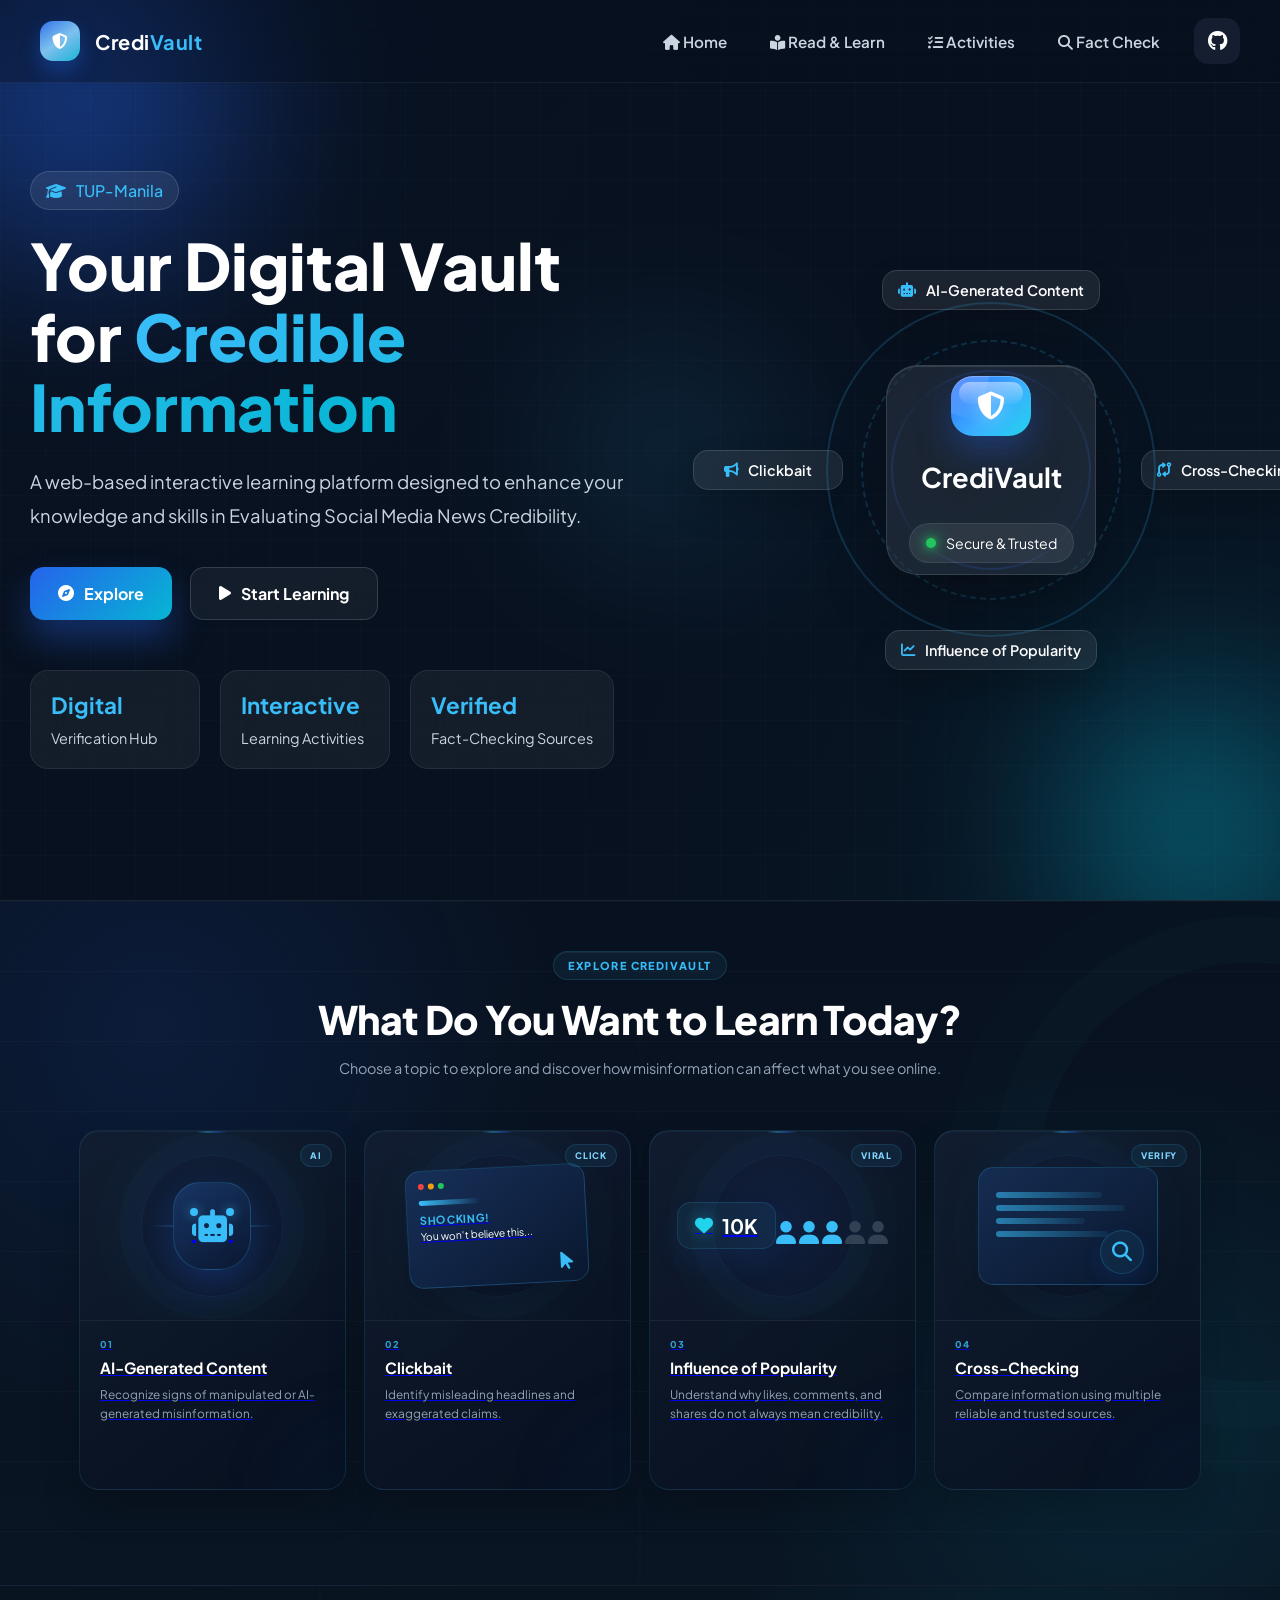
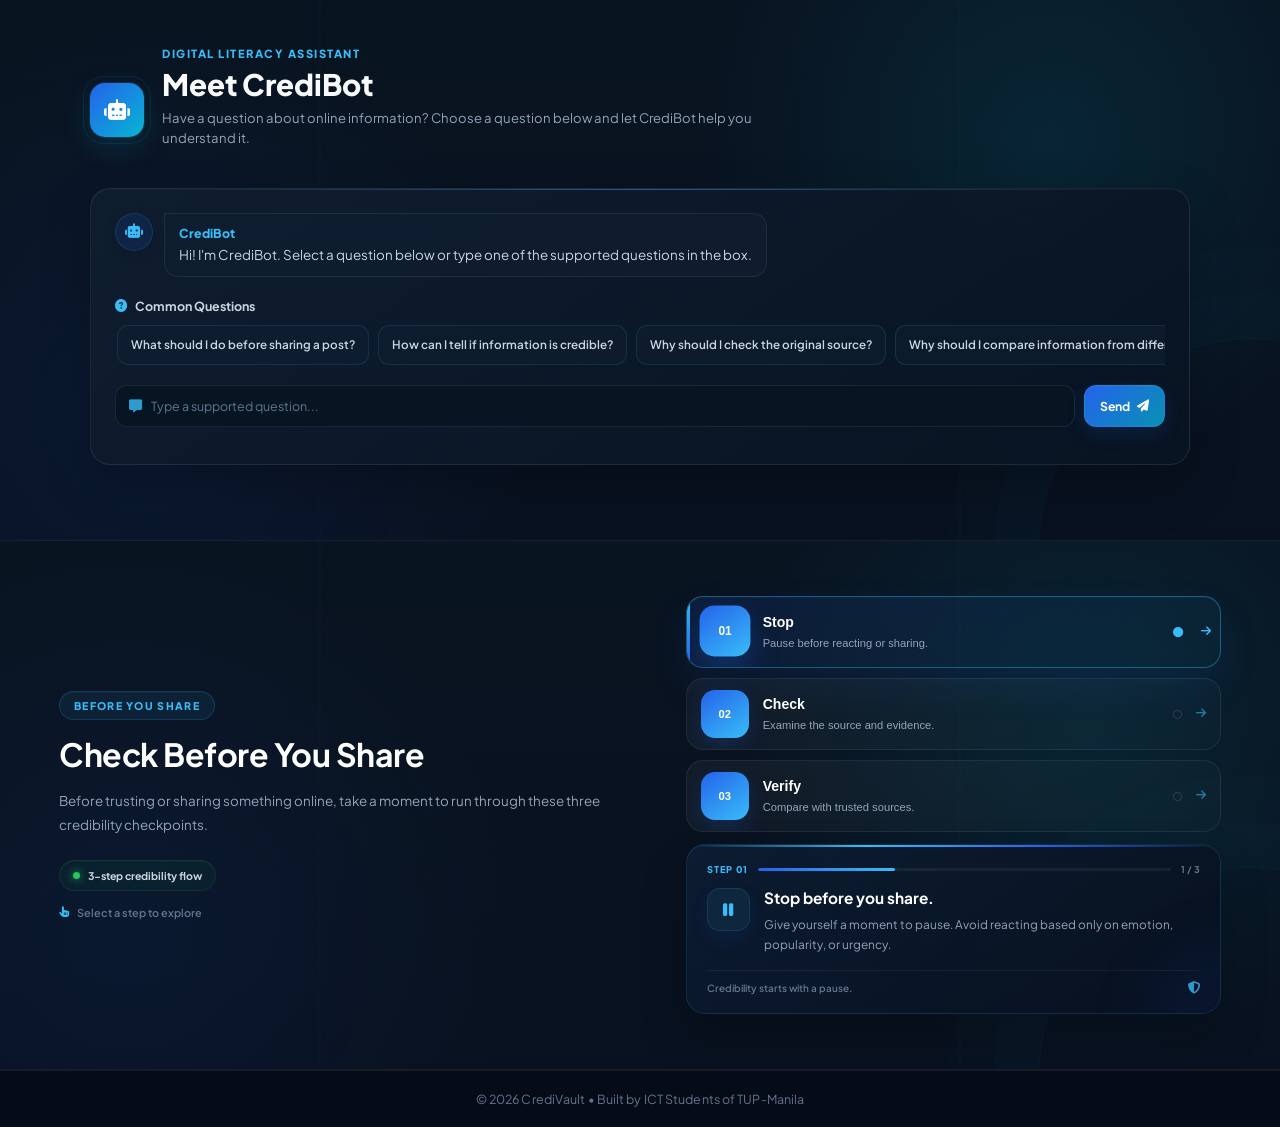
==== index.html @ e4507eee "refinement-clickable" ====
<!DOCTYPE html>
<html lang="en">

<head>
    <meta charset="UTF-8">
    <meta name="viewport" content="width=device-width, initial-scale=1.0">

    <title>CrediVault Portal</title>

    <link rel="stylesheet" href="style.css">

    <!-- Google Font -->
    <link href="https://fonts.googleapis.com/css2?family=Plus+Jakarta+Sans:wght@300;400;500;600;700;800&display=swap"
        rel="stylesheet">

    <!-- Font Awesome -->
    <link rel="stylesheet"
        href="https://cdnjs.cloudflare.com/ajax/libs/font-awesome/6.5.2/css/all.min.css">
</head>

<body>

    <!-- ========================================= -->
    <!-- CREDIVAULT PAGE LOADER -->
    <!-- ========================================= -->

    <div class="page-loader" id="pageLoader">

        <div class="loader-content">

            <!-- LOGO -->
            <div class="loader-logo">
                <i class="fa-solid fa-shield-halved"></i>
            </div>

            <!-- BRAND -->
            <div class="loader-brand">
                <h1>CrediVault</h1>

            </div>

            <!-- LOADING RING -->
            <div class="loader-progress">

                <div class="loader-ring">

                    <svg viewBox="0 0 100 100">

                        <circle
                            class="loader-ring-bg"
                            cx="50"
                            cy="50"
                            r="45">
                        </circle>

                        <circle
                            class="loader-ring-fill"
                            cx="50"
                            cy="50"
                            r="45">
                        </circle>

                    </svg>

                    <span id="loaderPercentage">
                        0%
                    </span>

                </div>

            </div>

            <!-- LOADING TEXT -->
            <p class="loader-status">
                Preparing your experience...
            </p>

        </div>

    </div>

    <!-- ========================================= -->
    <!-- PAGE PROGRESS BAR -->
    <!-- ========================================= -->

    <div class="scroll-progress"></div>

    <!-- ========================================= -->
    <!-- NAVBAR -->
    <!-- ========================================= -->

    <header class="navbar">

        <div class="nav-container">

            <!-- LOGO -->
            <a href="index.html" class="brand-logo">

                <div class="logo-icon">

                    <i class="fa-solid fa-shield-halved"></i>

                </div>

                <div class="logo-text">

                    Credi<span>Vault</span>

                </div>

            </a>

            <!-- NAVIGATION -->
            <nav class="nav-links" id="navLinks">

                <a href="#" class="nav-item active">

                    <i class="fa-solid fa-house"></i>

                    Home

                </a>

                <a href="read & learn/rnl.html" class="nav-item">

                    <i class="fa-solid fa-book-open-reader"></i>

                    Read & Learn

                </a>

                <a href="activity/act.html" class="nav-item">

                    <i class="fa-solid fa-list-check"></i>

                    Activities

                </a>

                <a href="fact-check/fact.html" class="nav-item">

                    <i class="fa-solid fa-magnifying-glass"></i>

                    Fact Check

                </a>

            </nav>

            <!-- RIGHT SIDE -->
            <div class="nav-actions">

                <a href="https://github.com/doknotbyte/CrediVault-Thesis"
                    target="_blank"
                    class="nav-github">

                    <i class="fa-brands fa-github"></i>

                </a>

                <button class="menu-toggle" id="menuToggle">

                    <i class="fa-solid fa-bars"></i>

                </button>

            </div>

        </div>

    </header>


    <!-- ========================================= -->
    <!-- HERO -->
    <!-- ========================================= -->

    <section class="hero-section">

        <!-- Animated Background -->

        <div class="hero-overlay"></div>

        <div class="gradient-blob blob-1"></div>

        <div class="gradient-blob blob-2"></div>

        <div class="gradient-blob blob-3"></div>

        <div class="hero-grid"></div>

        <div class="hero-container">

            <!-- LEFT -->

            <div class="hero-content">

                <div class="hero-badge">

                    <i class="fa-solid fa-graduation-cap"></i>

                    <span>
                        TUP-Manila
                    </span>

                </div>

                <h1>

                    Your Digital Vault for

                    <span>Credible Information</span>

                </h1>

                <p>

                    A web-based interactive learning platform designed
                    to enhance your knowledge and skills in Evaluating
                    Social Media News Credibility.

                </p>

                <div class="hero-buttons">

                    <a href="#repository" class="btn btn-primary">

                        <i class="fa-solid fa-compass"></i>

                        Explore

                    </a>

                    <a href="read & learn/rnl.html" class="btn btn-secondary">

                        <i class="fa-solid fa-play"></i>

                        Start Learning

                    </a>

                </div>

                <!-- Quick Stats -->

                <div class="hero-stats">

                    <div class="stat-box">

                        <h2>Digital</h2>

                        <span>Verification Hub</span>

                    </div>

                    <div class="stat-box">

                        <h2>Interactive</h2>

                        <span>Learning Activities</span>

                    </div>

                    <div class="stat-box">

                        <h2>Verified</h2>

                        <span>Fact-Checking Sources</span>

                    </div>

                </div>

            </div>

            <!-- RIGHT -->

            <div class="hero-visual">

                <!-- Floating Cards -->

                <div class="floating-card card-top">

                    <i class="fa-solid fa-robot"></i>

                    AI-Generated Content

                </div>

                <div class="floating-card card-left">

                    <i class="fa-solid fa-bullhorn"></i>

                    Clickbait

                </div>

                <div class="floating-card card-right">

                    <i class="fa-solid fa-code-compare"></i>

                    Cross-Checking

                </div>

                <div class="floating-card card-bottom">

                    <i class="fa-solid fa-chart-line"></i>

                    Influence of Popularity

                </div>

                <!-- MAIN SHIELD -->

                <div class="vault-core">

                    <div class="ring ring-1"></div>

                    <div class="ring ring-2"></div>

                    <div class="ring ring-3"></div>

                    <div class="core-card">

                        <div class="shield-logo">

                            <div class="shield-bg">

                                <i class="fa-solid fa-shield-halved"></i>

                            </div>

                        </div>

                        <h2>CrediVault</h2>

                        <br>

                        <div class="status">

                            <span class="status-dot"></span>

                            Secure & Trusted

                        </div>

                    </div>

                </div>

            </div>

        </div>


    </section>


<!-- ========================================= -->
<!-- WHAT DO YOU WANT TO LEARN TODAY? -->
<!-- ========================================= -->

<section
    class="features-section"
    id="repository">

    <div class="section-header">

        <span class="mini-title">
            EXPLORE CREDIVAULT
        </span>

        <h2>
            What Do You Want to Learn Today?
        </h2>

        <p>
            Choose a topic to explore and discover how
            misinformation can affect what you see online.
        </p>

    </div>


    <!-- TOPIC SELECTOR -->

    <div class="topic-grid">


    <!-- ========================================= -->
    <!-- AI-MANIPULATION -->
    <!-- ========================================= -->

    <a
        href="read & learn/Main topics/Ai Manipulation/ai.html"
        class="topic-card"
        data-topic="ai">

        <div class="topic-visual ai-topic-visual">

            <div class="topic-orbit orbit-1"></div>

            <div class="topic-orbit orbit-2"></div>

            <div class="topic-core">

                <i class="fa-solid fa-robot"></i>

            </div>

            <span class="topic-badge">
                AI
            </span>

        </div>


        <div class="topic-content">

            <div class="topic-number">
                01
            </div>

            <h3>
                AI-Generated Content
            </h3>

            <p>
                Recognize signs of manipulated or
                AI-generated misinformation.
            </p>

        </div>

    </a>



        <!-- ========================================= -->
        <!-- CLICKBAIT -->
        <!-- ========================================= -->

    <a
    href="read & learn/Main topics/Clickbait/click.html"
    class="topic-card active-topic"
    data-topic="clickbait">

    <div class="topic-visual clickbait-topic-visual">

        <div class="headline-window">

            <div class="window-controls">

                <span></span>
                <span></span>
                <span></span>

            </div>

            <div class="headline-line short"></div>

            <strong>
                SHOCKING!
            </strong>

            <span>
                You won't believe this...
            </span>

            <div class="pointer-icon">

                <i class="fa-solid fa-arrow-pointer"></i>

            </div>

        </div>

        <span class="topic-badge">
            CLICK
        </span>

    </div>


    <div class="topic-content">

        <div class="topic-number">
            02
        </div>

        <h3>
            Clickbait
        </h3>

        <p>
            Identify misleading headlines and
            exaggerated claims.
        </p>

    </div>

</a>



        <!-- ========================================= -->
        <!-- POPULARITY -->
        <!-- ========================================= -->

    <a
    href="read & learn/Main topics/influence of Popularity/popularity.html"
    class="topic-card"
    data-topic="popularity">

    <div class="topic-visual popularity-topic-visual">

        <div class="popularity-counter">

            <i class="fa-solid fa-heart"></i>

            <strong>
                10K
            </strong>

        </div>

        <div class="audience-icons">

            <i class="fa-solid fa-user"></i>
            <i class="fa-solid fa-user"></i>
            <i class="fa-solid fa-user"></i>
            <i class="fa-solid fa-user"></i>
            <i class="fa-solid fa-user"></i>

        </div>

        <span class="topic-badge">
            VIRAL
        </span>

    </div>


    <div class="topic-content">

        <div class="topic-number">
            03
        </div>

        <h3>
            Influence of Popularity
        </h3>

        <p>
            Understand why likes, comments, and
            shares do not always mean credibility.
        </p>

    </div>

</a>



        <!-- ========================================= -->
        <!-- CROSS-CHECKING -->
        <!-- ========================================= -->

        <a
            href="read & learn/Main topics/Cross-Checking/source.html"
            class="topic-card"
            data-topic="cross-checking">

    <div class="topic-visual cross-topic-visual">

        <div class="document-window">

            <div class="document-lines">

                <span></span>
                <span></span>
                <span></span>
                <span></span>

            </div>

            <div class="search-orbit">

                <i class="fa-solid fa-magnifying-glass"></i>

            </div>

        </div>

        <span class="topic-badge">
            VERIFY
        </span>

    </div>


    <div class="topic-content">

        <div class="topic-number">
            04
        </div>

        <h3>
            Cross-Checking
        </h3>

        <p>
            Compare information using multiple
            reliable and trusted sources.
        </p>

    </div>

</a>

    </div>

</section>


<!-- ==========================================================
     CREDIBOT
========================================================== -->

<section class="credibot-section" id="credibot">

    <div class="credibot-container">

        <!-- ==================================================
             CREDIBOT HEADER
        =================================================== -->

        <div class="credibot-header">

            <div class="credibot-icon">
                <i class="fa-solid fa-robot"></i>
            </div>

            <div class="credibot-heading">

                <span class="credibot-label">
                    DIGITAL LITERACY ASSISTANT
                </span>

                <h2>
                    Meet CrediBot
                </h2>

                <p>
                    Have a question about online information? Choose a question below and let CrediBot help you understand it.
                </p>

            </div>

        </div>


        <!-- ==================================================
             CHAT AREA
        =================================================== -->

        <div class="credibot-chat">

            <!-- BOT INTRODUCTION -->

            <div class="credibot-message bot-message">

                <div class="message-avatar">
                    <i class="fa-solid fa-robot"></i>
                </div>

                <div class="message-content">

                    <span class="message-name">
                        CrediBot
                    </span>

                    <p>
                        Hi! I'm CrediBot. Select a question
                        below or type one of the supported
                        questions in the box.
                    </p>

                </div>

            </div>


            <!-- ==================================================
                 COMMON QUESTIONS
            =================================================== -->

            <div class="credibot-questions">

                <div class="questions-heading">

                    <i class="fa-solid fa-circle-question"></i>

                    <span>
                        Common Questions
                    </span>

                </div>


                <div class="question-list">

    <button
        type="button"
        class="credibot-question"
        data-question="What should I do before sharing a post?"
    >
        What should I do before sharing a post?
    </button>

    <button
        type="button"
        class="credibot-question"
        data-question="How can I tell if information is credible?"
    >
        How can I tell if information is credible?
    </button>

    <button
        type="button"
        class="credibot-question"
        data-question="Why should I check the original source?"
    >
        Why should I check the original source?
    </button>

    <button
        type="button"
        class="credibot-question"
        data-question="Why should I compare information from different sources?"
    >
        Why should I compare information from different sources?
    </button>

    <button
        type="button"
        class="credibot-question"
        data-question="Can I trust a post because it has many likes and shares?"
    >
        Can I trust a post because it has many likes and shares?
    </button>

    <button
        type="button"
        class="credibot-question"
        data-question="Does a viral post mean that the information is true?"
    >
        Does a viral post mean that the information is true?
    </button>

    <button
        type="button"
        class="credibot-question"
        data-question="How can I identify clickbait?"
    >
        How can I identify clickbait?
    </button>

    <button
        type="button"
        class="credibot-question"
        data-question="What is misinformation?"
    >
        What is misinformation?
    </button>

    <button
        type="button"
        class="credibot-question"
        data-question="What is AI-generated content?"
    >
        What is AI-generated content?
    </button>

    <button
        type="button"
        class="credibot-question"
        data-question="Can AI-generated images look real?"
    >
        Can AI-generated images look real?
    </button>

    <button
        type="button"
        class="credibot-question"
        data-question="How can I verify a claim I see online?"
    >
        How can I verify a claim I see online?
    </button>

    <button
        type="button"
        class="credibot-question"
        data-question="What makes a source reliable?"
    >
        What makes a source reliable?
    </button>

    <button
        type="button"
        class="credibot-question"
        data-question="Why shouldn't I believe information just because it looks professional?"
    >
        Why shouldn't I believe information just because it looks professional?
    </button>

    <button
        type="button"
        class="credibot-question"
        data-question="What does Stop, Check, and Verify mean?"
    >
        What does Stop, Check, and Verify mean?
    </button>

    <button
        type="button"
        class="credibot-question"
        data-question="What is the difference between a fact and an opinion?"
    >
        What is the difference between a fact and an opinion?
    </button>

    <button
        type="button"
        class="credibot-question"
        data-question="Why is it important to check the date of a post?"
    >
        Why is it important to check the date of a post?
    </button>

    <button
        type="button"
        class="credibot-question"
        data-question="What should I do if I cannot find evidence supporting a claim?"
    >
        What should I do if I cannot find evidence supporting a claim?
    </button>

    <button
        type="button"
        class="credibot-question"
        data-question="Why can misinformation spread quickly on social media?"
    >
        Why can misinformation spread quickly on social media?
    </button>

</div>


            <!-- ==================================================
                 USER INPUT
            =================================================== -->

            <div class="credibot-input-area">

                <div class="credibot-input-wrapper">

                    <i class="fa-solid fa-message"></i>

                    <input
                        type="text"
                        id="credibotInput"
                        class="credibot-input"
                        placeholder="Type a supported question..."
                        autocomplete="off"
                    >

                </div>


                <button
                    type="button"
                    id="credibotSend"
                    class="credibot-send"
                >

                    <span>
                        Send
                    </span>

                    <i class="fa-solid fa-paper-plane"></i>

                </button>

            </div>


            <!-- ==================================================
                 RESPONSE AREA
            =================================================== -->

            <div
                class="credibot-response"
                id="credibotResponse"
                aria-live="polite"
            >

                <!-- JavaScript will insert the selected
                     question and CrediBot's answer here. -->

            </div>

        </div>

    </div>

</section>


<!-- ========================================= -->
<!-- CHECK BEFORE YOU SHARE -->
<!-- ========================================= -->

<section
    class="check-section"
    id="credibility-flow">

    <div class="check-container">


        <!-- ========================================= -->
        <!-- LEFT CONTENT -->
        <!-- ========================================= -->

        <div class="check-content">

            <span class="mini-title">

                BEFORE YOU SHARE

            </span>


            <h2>

                Check Before You Share

            </h2>


            <p>

                Before trusting or sharing something online,
                take a moment to run through these three
                credibility checkpoints.

            </p>


            <!-- STATUS -->

            <div class="check-status">

                <span class="status-dot"></span>

                <span>

                    3-step credibility flow

                </span>

            </div>


            <!-- SMALL LABEL -->

            <div class="check-hint">

                <i class="fa-solid fa-hand-pointer"></i>

                Select a step to explore

            </div>

        </div>



        <!-- ========================================= -->
        <!-- INTERACTIVE PROCESS -->
        <!-- ========================================= -->

        <div class="check-interactive">


            <!-- STEP NAVIGATION -->

            <div class="check-step-list">


                <!-- STEP 01 -->

                <button
                    type="button"
                    class="check-step active-step"
                    data-step="1"
                    aria-expanded="true">

                    <span class="step-number">

                        01

                    </span>


                    <span class="step-content">

                        <strong>
                            Stop
                        </strong>

                        <small>
                            Pause before reacting or sharing.
                        </small>

                    </span>


                    <span class="step-state">

                        <i class="fa-solid fa-circle"></i>

                    </span>


                    <i class="fa-solid fa-arrow-right step-arrow"></i>

                </button>



                <!-- STEP 02 -->

                <button
                    type="button"
                    class="check-step"
                    data-step="2"
                    aria-expanded="false">

                    <span class="step-number">

                        02

                    </span>


                    <span class="step-content">

                        <strong>
                            Check
                        </strong>

                        <small>
                            Examine the source and evidence.
                        </small>

                    </span>


                    <span class="step-state">

                        <i class="fa-regular fa-circle"></i>

                    </span>


                    
                    <i class="fa-solid fa-arrow-right step-arrow"></i>

                </button>



                <!-- STEP 03 -->

                <button
                    type="button"
                    class="check-step"
                    data-step="3"
                    aria-expanded="false">

                    <span class="step-number">

                        03

                    </span>


                    <span class="step-content">

                        <strong>
                            Verify
                        </strong>

                        <small>
                            Compare with trusted sources.
                        </small>

                    </span>


                    <span class="step-state">

                        <i class="fa-regular fa-circle"></i>

                    </span>


                    <i class="fa-solid fa-arrow-right step-arrow"></i>

                </button>

            </div>



            <!-- ========================================= -->
            <!-- STEP DETAIL -->
            <!-- ========================================= -->

            <div
                class="check-detail"
                id="checkDetail">


                <div class="check-detail-top">

                    <span>
                        STEP 01
                    </span>

                    <div class="detail-progress">

                        <span class="detail-progress-fill"></span>

                    </div>

                    <span class="detail-count">

                        1 / 3

                    </span>

                </div>


                <div class="check-detail-main">


                    <div class="check-detail-icon">

                        <i class="fa-solid fa-pause"></i>

                    </div>


                    <div class="check-detail-content">

                        <h3>

                            Stop before you share.

                        </h3>


                        <p>

                            Give yourself a moment to pause.
                            Avoid reacting based only on emotion,
                            popularity, or urgency.

                        </p>

                    </div>

                </div>


                <div class="check-detail-footer">

                    <span>

                        Credibility starts with a pause.

                    </span>

                    <i class="fa-solid fa-shield-halved"></i>

                </div>

            </div>

        </div>

    </div>

</section>

    <!-- ========================================= -->
    <!-- FOOTER -->
    <!-- ========================================= -->

    <footer class="footer">


        <div class="footer-bottom">

            © 2026 CrediVault • Built by ICT Students of TUP-Manila

        </div>

    </footer>

    <!-- ========================================= -->
    <!-- JAVASCRIPT -->
    <!-- ========================================= -->

    <script src="script.js"></script>

</body>

</html>
---- style.css ----
/* ==========================================================
   CREDIVAULT 2.0 DESIGN SYSTEM
========================================================== */

:root{

    --primary:#2563eb;
    --primary-dark:#1d4ed8;
    --secondary:#06b6d4;
    --accent:#f59e0b;

    --dark:#08111f;
    --dark-2:#0f172a;

    --white:#ffffff;

    --text:#1e293b;
    --muted:#94a3b8;

    --card:#ffffff;

    --border:rgba(255,255,255,.08);

    --glass:rgba(255,255,255,.08);

    --shadow-sm:0 10px 30px rgba(0,0,0,.08);

    --shadow-lg:0 25px 60px rgba(37,99,235,.18);

    --transition:.35s cubic-bezier(.4,0,.2,1);

}

*{

    margin:0;
    padding:0;
    box-sizing:border-box;

}

html{

    scroll-behavior:smooth;

}

body{

    font-family:'Plus Jakarta Sans',sans-serif;

    background:#f6f9fc;

    color:var(--text);

    overflow-x:hidden;

}

/* ==========================================================
   CREDIVAULT PAGE LOADER
========================================================== */

.page-loader {

    position: fixed;

    inset: 0;

    width: 100%;
    height: 100vh;

    display: flex;

    align-items: center;
    justify-content: center;

    background:
        radial-gradient(
            circle at center,
            rgba(37,99,235,.12),
            transparent 45%
        ),
        #07111f;

    z-index: 99999;

    overflow: hidden;
}


/* ==========================================================
   LOADER CONTENT
========================================================== */

.loader-content {

    display: flex;

    flex-direction: column;

    align-items: center;

    justify-content: center;

    text-align: center;

    width: 100%;
    max-width: 360px;

    padding: 30px;
}


/* ==========================================================
   LOGO
========================================================== */

.loader-logo {

    width: 76px;
    height: 76px;

    display: flex;

    align-items: center;
    justify-content: center;

    margin-bottom: 18px;

    border-radius: 22px;

    background:
        linear-gradient(
            135deg,
            #2563eb,
            #06b6d4
        );

    color: #fff;

    font-size: 32px;

    box-shadow:
        0 0 35px rgba(37,99,235,.35);

    animation:
        loaderLogoPulse 2s ease-in-out infinite;
}


/* ==========================================================
   BRAND
========================================================== */

.loader-brand h1 {

    margin: 0;

    color: #fff;

    font-size: 28px;

    font-weight: 800;

    letter-spacing: .5px;

    text-transform: none;
}

.loader-brand p {

    margin: 5px 0 0;

    color: #94a3b8;

    font-size: 12px;

    font-weight: 500;

    letter-spacing: 1.2px;

    text-transform: uppercase;
}


/* ==========================================================
   LOADING PROGRESS
========================================================== */

.loader-progress {

    margin-top: 30px;

    display: flex;

    align-items: center;
    justify-content: center;
}


/* ==========================================================
   PROGRESS RING
========================================================== */

.loader-ring {

    position: relative;

    width: 92px;
    height: 92px;

    display: flex;

    align-items: center;
    justify-content: center;
}


.loader-ring svg {

    position: absolute;

    inset: 0;

    width: 100%;
    height: 100%;

    transform: rotate(-90deg);
}


.loader-ring circle {

    fill: none;

    stroke-width: 6;
}


.loader-ring-bg {

    stroke: rgba(255,255,255,.08);
}


.loader-ring-fill {

    stroke: #38bdf8;

    stroke-linecap: round;

    stroke-dasharray: 283;

    stroke-dashoffset: 283;

    filter:
        drop-shadow(
            0 0 6px rgba(56,189,248,.45)
        );

    transition:
        stroke-dashoffset .15s ease;
}


/* ==========================================================
   PERCENTAGE
========================================================== */

#loaderPercentage {

    position: relative;

    color: #fff;

    font-size: 16px;

    font-weight: 800;

    letter-spacing: .3px;
}


/* ==========================================================
   LOADING STATUS
========================================================== */

.loader-status {

    margin-top: 18px;

    color: #64748b;

    font-size: 11px;

    font-weight: 500;

    letter-spacing: .3px;
}


/* ==========================================================
   LOGO ANIMATION
========================================================== */

@keyframes loaderLogoPulse {

    0%,
    100% {

        transform: scale(1);

        box-shadow:
            0 0 35px rgba(37,99,235,.30);

    }

    50% {

        transform: scale(1.04);

        box-shadow:
            0 0 45px rgba(37,99,235,.45);

    }

}


/* ==========================================================
SCROLLBAR
========================================================== */

::-webkit-scrollbar{

    width:10px;

}

::-webkit-scrollbar-thumb{

    background:linear-gradient(var(--primary),var(--secondary));

    border-radius:20px;

}

/* ==========================================================
PAGE PROGRESS
========================================================== */

.scroll-progress{

    position:fixed;

    top:0;
    left:0;

    height:4px;

    width:0%;

    background:linear-gradient(90deg,#2563eb,#06b6d4,#38bdf8);

    z-index:99999;

}

/* ==========================================================
NAVBAR
========================================================== */

.navbar{

    position:fixed;

    top:0;

    width:100%;

    z-index:1000;

    transition:.4s;

    background:rgba(8,17,31,.35);

    backdrop-filter:blur(18px);

    border-bottom:1px solid rgba(255,255,255,.06);

}

.navbar.scrolled{

    background:#08111fee;

    box-shadow:0 10px 40px rgba(0,0,0,.2);

}

.nav-container{

    max-width:1250px;

    margin:auto;

    display:flex;

    align-items:center;

    justify-content:space-between;

    padding:18px 25px;

}

/* ==========================================================
LOGO
========================================================== */

.brand-logo{

    display:flex;

    align-items:center;

    gap:15px;

    text-decoration:none;

}

.logo-icon{

    width:40px;

    height:40px;

    border-radius:13px;

    background:linear-gradient(145deg,#2563eb,#06b6d4);

    display:flex;

    justify-content:center;

    align-items:center;

    color:#fff;

    font-size:16px;

    box-shadow:0 10px 20px rgba(37,99,235,.35);

    position:relative;

    overflow:hidden;

}

.logo-icon::before{

    content:"";

    position:absolute;

    width:120%;

    height:120%;

    background:linear-gradient(
        120deg,
        transparent,
        rgba(255,255,255,.45),
        transparent
    );

    transform:rotate(25deg);

    animation:shine 4s infinite;

}

@keyframes shine{

    from{

        left:-150%;

    }

    to{

        left:180%;

    }

}

.logo-text{

    font-size:1.25rem;

    font-weight:700;

    color:#fff;

    letter-spacing:.5px;

}

.logo-text span{

    color:#38bdf8;

}

/* ==========================================================
MENU
========================================================== */

.nav-links{

    display:flex;

    gap:15px;

    align-items:center;

    margin-left:auto;

    margin-right:20px;
}

.nav-item{

    color:#cbd5e1;

    text-decoration:none;

    padding:8px 14px;

    border-radius:10px;

    transition:var(--transition);

    font-size:.95rem;

    font-weight:600;

}

.nav-item:hover{

    color:#fff;

    background:rgba(255,255,255,.08);

}

.nav-item.active{

    background:linear-gradient(145deg,#2563eb,#1d4ed8);

    color:#fff;

}

.nav-github{

    width:46px;

    height:46px;

    display:flex;

    justify-content:center;

    align-items:center;

    border-radius:14px;

    color:#fff;

    background:#151d31;

    transition:.35s;

    text-decoration:none;

    font-size:20px;

}

.nav-github:hover{

    transform:translateY(-4px) rotate(6deg);

    background:#2563eb;

}

/* ==========================================================
   HERO
========================================================== */

.hero-section{

    position:relative;

    min-height:100vh;

    display:flex;

    align-items:center;

    overflow:hidden;

    padding:100px 30px 60px;

    background:
    radial-gradient(circle at top left,#2563eb33,transparent 45%),
    radial-gradient(circle at bottom right,#06b6d433,transparent 45%),
    #08111f;

}

/* GRID */

.hero-grid{

    position:absolute;

    inset:0;

    background-image:

    linear-gradient(rgba(255,255,255,.04) 1px,transparent 1px),

    linear-gradient(90deg,rgba(255,255,255,.04) 1px,transparent 1px);

    background-size:45px 45px;

    opacity:.4;

}

/* DARK */

.hero-overlay{

    position:absolute;

    inset:0;

    background:linear-gradient(
    135deg,
    rgba(8,17,31,.88),
    rgba(8,17,31,.72)
    );

}

/* BLOBS */

.gradient-blob{

    position:absolute;

    border-radius:50%;

    filter:blur(90px);

    opacity:.45;

}

.blob-1{

    width:320px;

    height:320px;

    background:#2563eb;

    top:-60px;

    left:-80px;

    animation:floatBlob 10s infinite ease-in-out;

}

.blob-2{

    width:250px;

    height:250px;

    background:#06b6d4;

    bottom:-50px;

    right:-40px;

    animation:floatBlob 8s infinite ease-in-out alternate;

}

.blob-3{

    width:180px;

    height:180px;

    background:#38bdf8;

    top:40%;

    left:45%;

    opacity:.2;

}

@keyframes floatBlob{

    50%{

        transform:translateY(-35px) translateX(20px);

    }

}

/* CONTAINER */

.hero-container{

    position:relative;

    z-index:5;

    max-width:1250px;

    margin:auto;

    display:grid;

    grid-template-columns:1.1fr .9fr;

    gap:70px;

    align-items:center;

}

/* BADGE */

.hero-badge{

    display:inline-flex;

    align-items:center;

    gap:10px;

    background:rgba(255,255,255,.08);

    color:#38bdf8;

    padding:8px 15px;

    border-radius:20px;

    border:1px solid rgba(255,255,255,.12);

    margin-bottom:20px;

    font-weight:500;

}

/* TITLE */

.hero-content h1{

    color:#fff;

    font-size:4rem;

    line-height:1.1;

    font-weight:800;

    margin-bottom:24px;

}

.hero-content h1 span{

    background:linear-gradient(90deg,#38bdf8,#06b6d4);

    -webkit-background-clip:text;

    background-clip:text;

    -webkit-text-fill-color:transparent;

}

.hero-content p{

    color:#cbd5e1;

    font-size:1.15rem;

    line-height:1.8;

    max-width:620px;

}

/* BUTTONS */

.hero-buttons{

    display:flex;

    gap:18px;

    margin-top:35px;

}

.btn{

    text-decoration:none;

    padding:15px 28px;

    border-radius:14px;

    font-weight:700;

    display:inline-flex;

    align-items:center;

    gap:10px;

    transition:.35s;

}

.btn-primary{

    color:#fff;

    background:linear-gradient(135deg,#2563eb,#06b6d4);

    box-shadow:0 20px 35px rgba(37,99,235,.35);

}

.btn-primary:hover{

    transform:translateY(-5px);

}

.btn-secondary{

    color:#fff;

    border:1px solid rgba(255,255,255,.15);

    background:rgba(255,255,255,.05);

    backdrop-filter:blur(18px);

}

.btn-secondary:hover{

    background:rgba(255,255,255,.1);

}

/* STATS */

.hero-stats{

    display:flex;

    gap:20px;

    margin-top:50px;

}

.stat-box{

    background:rgba(255,255,255,.05);

    border:1px solid rgba(255,255,255,.08);

    backdrop-filter:blur(20px);

    border-radius:18px;

    padding:20px;

    min-width:170px;

}

.stat-box h2{

    color:#38bdf8;

    margin-bottom:8px;

    font-size:1.4rem;

}

.stat-box span{

    color:#cbd5e1;

    font-size:.9rem;

}


/* ==========================================================
   HERO VISUAL
========================================================== */

.hero-visual{

    position:relative;

    display:flex;

    justify-content:center;

    align-items:center;

    min-height:520px;

}


/* ==========================
   MAIN VAULT
========================== */

.vault-core{

    position:relative;

    width:330px;

    height:330px;

    display:flex;

    justify-content:center;

    align-items:center;

}


/* ==========================
   ROTATING RINGS
========================== */

.ring{

    position:absolute;

    border-radius:50%;

    border:2px solid rgba(56,189,248,.18);

}

.ring-1{

    width:330px;

    height:335px;

    animation:rotateClock 22s linear infinite;

}

.ring-2{

    width:260px;

    height:260px;

    border-style:dashed;

    animation:rotateAnti 18s linear infinite;

}

.ring-3{

    width:200px;

    height:200px;

    border-color:rgba(37,99,235,.45);

    animation:pulseRing 3s ease infinite;

}

@keyframes rotateClock{

    from{

        transform:rotate(0deg);

    }

    to{

        transform:rotate(360deg);

    }

}

@keyframes rotateAnti{

    from{

        transform:rotate(360deg);

    }

    to{

        transform:rotate(0deg);

    }

}

@keyframes pulseRing{

    0%{

        transform:scale(.95);

        opacity:.45;

    }

    50%{

        transform:scale(1.03);

        opacity:1;

    }

    100%{

        transform:scale(.95);

        opacity:.45;

    }

}


/* ==========================
   CENTER CARD
========================== */

.core-card{

    position:relative;

    z-index:5;

    width:210px;

    height:210px;

    border-radius:32px;

    background:rgba(255,255,255,.08);

    backdrop-filter:blur(22px);

    border:1px solid rgba(255,255,255,.12);

    display:flex;

    flex-direction:column;

    justify-content:center;

    align-items:center;

    text-align:center;

    box-shadow:

        0 30px 60px rgba(0,0,0,.30),

        inset 0 1px 0 rgba(255,255,255,.12);

}


/* ==========================
   SHIELD ICON
========================== */

.shield-logo{

    margin-bottom:24px;

    display:flex;

    justify-content:center;

}

.shield-bg{

    position:relative;

    width:80px;

    height:60px;

    border-radius:22px;

    background:linear-gradient(
        135deg,
        #2d6cff 0%,
        #3baeff 55%,
        #22d3ee 100%
    );

    display:flex;

    justify-content:center;

    align-items:center;

    overflow:hidden;

    box-shadow:

        inset 0 1px 0 rgba(255,255,255,.25),

        0 15px 35px rgba(37,99,235,.35);

    animation:shieldFloat 4s ease-in-out infinite;

}


/* Glass highlight */

.shield-bg::before{

    content:"";

    position:absolute;

    top:6px;

    left:8px;

    right:8px;

    height:22px;

    border-radius:18px;

    background:linear-gradient(
        to bottom,
        rgba(255,255,255,.45),
        rgba(255,255,255,.05)
    );

    filter:blur(.3px);

}


/* Light reflection */

.shield-bg::after{

    content:"";

    position:absolute;

    width:140%;

    height:140%;

    top:-90%;

    left:-90%;

    background:linear-gradient(
        120deg,
        transparent,
        rgba(255,255,255,.35),
        transparent
    );

    transform:rotate(18deg);

    animation:glassShine 5s linear infinite;

}

.shield-bg i{

    color:#fff;

    font-size:28px;

    position:relative;

    z-index:2;

    filter:drop-shadow(0 2px 8px rgba(255,255,255,.35));

}

@keyframes glassShine{

    0%{

        transform:translateX(0) rotate(18deg);

    }

    100%{

        transform:translateX(220%) rotate(18deg);

    }

}

@keyframes shieldFloat{

    50%{

        transform:translateY(-10px);

    }

}

.core-card h2{

    color:#fff;

    font-size:1.7rem;

    margin-bottom:8px;

}

.core-card p{

    color:#cbd5e1;

    font-size:.95rem;

    margin-bottom:20px;

}


/* ==========================
   STATUS BADGE
========================== */

.status{

    display:flex;

    align-items:center;

    gap:10px;

    padding:10px 16px;

    border-radius:40px;

    background:rgba(255,255,255,.08);

    color:#fff;

    font-size:.88rem;

    border:1px solid rgba(255,255,255,.08);

}

.status-dot{

    width:10px;

    height:10px;

    border-radius:50%;

    background:#22c55e;

    box-shadow:

        0 0 10px #22c55e,

        0 0 20px #22c55e;

    animation:blinkDot 1.5s infinite;

}

@keyframes blinkDot{

    50%{

        opacity:.3;

    }

}


/* ==========================================================
   FLOATING CARDS
========================================================== */

.floating-card{

    position:absolute;

    display:flex;

    align-items:center;

    gap:10px;

    padding:10px 15px;

    font-size:.9rem;

    border-radius:15px;

    color:#fff;

    background:rgba(255,255,255,.08);

    backdrop-filter:blur(18px);

    border:1px solid rgba(255,255,255,.12);

    font-weight:600;

    box-shadow:0 18px 35px rgba(0,0,0,.18);

    transition:.35s;

    min-width:150px;

    justify-content:center;

    text-align:center;

}

.floating-card:hover{

    transform:translateY(-8px) scale(1.05);

}

.floating-card i{

    color:#38bdf8;

}


/* ---------- Positions ---------- */

.card-top{

    top:60px;

    left:50%;

    transform:translateX(-50%);

    animation:floatTop 4s ease-in-out infinite;

}

.card-left{

    left:-40px;

    top:50%;

    transform:translateY(-50%);

    animation:floatLeft 4s ease-in-out infinite;

}

.card-right{

    right:-60px;

    top:50%;

    transform:translateY(-50%);

    animation:floatRight 4s ease-in-out infinite;

}

.card-bottom{

    bottom:60px;

    left:50%;

    transform:translateX(-50%);

    animation:floatBottom 4s ease-in-out infinite;

}


/* ==========================
   FLOAT ANIMATION
========================== */

@keyframes floatTop{

    0%,100%{

        transform:translateX(-50%) translateY(0);

    }

    50%{

        transform:translateX(-50%) translateY(-8px);

    }

}

@keyframes floatBottom{

    0%,100%{

        transform:translateX(-50%) translateY(0);

    }

    50%{

        transform:translateX(-50%) translateY(8px);

    }

}

@keyframes floatLeft{

    0%,100%{

        transform:translateY(-50%) translateX(0);

    }

    50%{

        transform:translateY(-50%) translateX(-8px);

    }

}

@keyframes floatRight{

    0%,100%{

        transform:translateY(-50%) translateX(0);

    }

    50%{

        transform:translateY(-50%) translateX(8px);

    }

}


/* ==========================================================
   SCROLL INDICATOR
========================================================== */

.scroll-indicator{

    position:absolute;

    bottom:8px;

    left:50%;

    transform:translateX(-50%);

    display:flex;

    flex-direction:column;

    align-items:center;

    gap:10px;

    color:#cbd5e1;

    font-size:.9rem;

    z-index:5;

    animation:scrollFloat 2s infinite;

}

.scroll-indicator i{

    color:#38bdf8;

    font-size:20px;

}

@keyframes scrollFloat{

    50%{

        transform:translate(-50%,10px);

    }

}

/* ==========================================================
   HOME PAGE ENTRANCE
========================================================== */

.hero-section {
    opacity: 1;
}

.hero-content {
    opacity: 1;
}

.hero-visual {
    opacity: 1;
}


/* ==========================================================
   WHAT DO YOU WANT TO LEARN TODAY?
========================================================== */

.features-section{
    position:relative;

    width:100%;

    padding:50px 30px 95px;

    overflow:hidden;

    background:
        radial-gradient(
            circle at 12% 18%,
            rgba(37,99,235,.13),
            transparent 32%
        ),
        radial-gradient(
            circle at 88% 78%,
            rgba(6,182,212,.10),
            transparent 30%
        ),
        linear-gradient(
            180deg,
            #08111f 0%,
            #091523 100%
        );

    border-top:1px solid rgba(255,255,255,.06);
}

.features-section::before{
    content:"";

    position:absolute;

    inset:0;

    background:
        linear-gradient(
            90deg,
            transparent 49.9%,
            rgba(56,189,248,.025) 50%,
            transparent 50.1%
        ),
        linear-gradient(
            rgba(255,255,255,.018) 1px,
            transparent 1px
        );

    background-size:
        100% 100%,
        100% 70px;

    pointer-events:none;
}

.features-section::after{
    content:"";

    position:absolute;

    width:420px;
    height:420px;

    right:-180px;
    top:60px;

    border-radius:50%;

    border:1px solid rgba(56,189,248,.05);

    box-shadow:
        0 0 0 45px rgba(56,189,248,.015),
        0 0 0 90px rgba(56,189,248,.008);

    pointer-events:none;
}


/* ==========================================================
   SECTION HEADER
========================================================== */

.features-section .section-header{
    position:relative;

    z-index:3;

    width:min(900px,92%);

    margin:0 auto 48px;

    text-align:center;
}

.features-section .mini-title{
    display:inline-flex;

    align-items:center;

    padding:7px 14px;

    margin-bottom:17px;

    border-radius:999px;

    background:rgba(56,189,248,.07);

    border:1px solid rgba(56,189,248,.16);

    color:#38bdf8;

    font-size:.68rem;

    font-weight:800;

    letter-spacing:1.4px;

    text-transform:uppercase;

    box-shadow:
        inset 0 1px 0 rgba(255,255,255,.05);
}

.features-section .section-header h2{
    color:#fff;

    font-size:2.45rem;

    line-height:1.15;

    font-weight:800;

    letter-spacing:-.6px;

    margin-bottom:14px;
}

.features-section .section-header p{
    max-width:680px;

    margin:0 auto;

    color:#94a3b8;

    font-size:.9rem;

    line-height:1.8;
}


/* ==========================================================
   TOPIC GRID
========================================================== */

.topic-grid{
    position:relative;

    z-index:3;

    width:min(1200px,92%);

    margin:0 auto;

    display:grid;

    grid-template-columns:
        repeat(4,minmax(0,1fr));

    gap:18px;
}


/* ==========================================================
   TOPIC CARD
========================================================== */

.topic-card{
    position:relative;

    height:360px;

    display:flex;

    flex-direction:column;

    overflow:hidden;

    border-radius:20px;

    background:
        linear-gradient(
            145deg,
            rgba(18,29,49,.95),
            rgba(7,16,30,.96)
        );

    border:1px solid rgba(56,189,248,.13);

    box-shadow:
        0 18px 38px rgba(0,0,0,.20),
        inset 0 1px 0 rgba(255,255,255,.04);

    backdrop-filter:blur(18px);

    cursor:pointer;

    transition:
        transform .4s cubic-bezier(.2,.8,.2,1),
        border-color .35s ease,
        box-shadow .4s ease,
        background .35s ease;
}

.topic-card::before{
    content:"";

    position:absolute;

    top:0;
    left:0;

    width:100%;
    height:2px;

    background:
        linear-gradient(
            90deg,
            transparent,
            #38bdf8,
            #2563eb,
            transparent
        );

    transform:scaleX(.12);

    opacity:.35;

    transition:
        transform .4s ease,
        opacity .35s ease;

    z-index:4;
}

.topic-card::after{
    content:"";

    position:absolute;

    width:170px;
    height:170px;

    right:-90px;
    bottom:-90px;

    border-radius:50%;

    background:rgba(37,99,235,.07);

    filter:blur(34px);

    opacity:.6;

    transition:
        transform .4s ease,
        opacity .35s ease;
}


/* ==========================================================
   HOVER ONLY
   NO DEFAULT ACTIVE CARD
========================================================== */

.topic-card:hover{
    transform:translateY(-8px);

    border-color:rgba(56,189,248,.42);

    box-shadow:
        0 26px 58px rgba(0,0,0,.28),
        0 0 28px rgba(37,99,235,.08);

    background:
        linear-gradient(
            145deg,
            rgba(20,35,58,.98),
            rgba(8,17,31,.98)
        );
}

.topic-card:hover::before{
    transform:scaleX(.78);

    opacity:1;
}

.topic-card:hover::after{
    transform:scale(1.18);

    opacity:1;
}


/* ==========================================================
   TOPIC VISUAL
========================================================== */

.topic-visual{
    position:relative;

    height:190px;

    flex-shrink:0;

    display:flex;

    justify-content:center;

    align-items:center;

    overflow:hidden;

    border-bottom:1px solid rgba(255,255,255,.06);

    background:
        radial-gradient(
            circle at center,
            rgba(37,99,235,.10),
            transparent 65%
        );
}

.topic-visual::before{
    content:"";

    position:absolute;

    width:140px;
    height:140px;

    border-radius:50%;

    border:1px solid rgba(56,189,248,.07);

    box-shadow:
        0 0 0 22px rgba(56,189,248,.018),
        0 0 0 44px rgba(56,189,248,.008);

    transition:
        transform .45s ease,
        border-color .35s ease;
}

.topic-card:hover .topic-visual::before{
    transform:scale(1.08);

    border-color:rgba(56,189,248,.15);
}


/* ==========================================================
   TOPIC BADGE
========================================================== */

.topic-badge{
    position:absolute;

    top:13px;
    right:13px;

    padding:5px 9px;

    border-radius:999px;

    background:rgba(56,189,248,.07);

    border:1px solid rgba(56,189,248,.14);

    color:#7dd3fc;

    font-size:.56rem;

    font-weight:800;

    letter-spacing:.8px;

    z-index:3;
}


/* ==========================================================
   AI VISUAL
========================================================== */

.topic-core{
    position:relative;

    z-index:2;

    width:78px;
    height:88px;

    display:flex;

    justify-content:center;

    align-items:center;

    border-radius:27px 27px 32px 32px;

    background:
        linear-gradient(
            145deg,
            #183564,
            #0a1730
        );

    border:1px solid rgba(56,189,248,.22);

    color:#38bdf8;

    font-size:33px;

    box-shadow:
        0 16px 32px rgba(37,99,235,.20);

    transition:
        transform .4s ease,
        box-shadow .4s ease;
}

.topic-core::before,
.topic-core::after{
    content:"";

    position:absolute;

    top:25px;

    width:8px;
    height:8px;

    border-radius:50%;

    background:#38bdf8;

    box-shadow:
        0 0 11px rgba(56,189,248,.65);
}

.topic-core::before{
    left:16px;
}

.topic-core::after{
    right:16px;
}

.ai-topic-visual::after{
    content:"";

    position:absolute;

    width:125px;
    height:2px;

    background:
        linear-gradient(
            90deg,
            transparent,
            #38bdf8,
            transparent
        );

    opacity:.45;

    animation:aiScan 2.8s ease-in-out infinite;
}

.topic-card:hover .topic-core{
    transform:
        translateY(-5px)
        scale(1.05);

    box-shadow:
        0 22px 42px rgba(37,99,235,.28),
        0 0 16px rgba(56,189,248,.07);
}

@keyframes aiScan{
    0%,100%{
        transform:translateY(-48px);
    }

    50%{
        transform:translateY(48px);
    }
}


/* ==========================================================
   CLICKBAIT VISUAL
========================================================== */

.headline-window{
    position:relative;

    z-index:2;

    width:180px;
    height:118px;

    padding:12px;

    border-radius:15px;

    background:
        linear-gradient(
            145deg,
            #172f58,
            #09182f
        );

    border:1px solid rgba(56,189,248,.20);

    box-shadow:
        0 18px 36px rgba(0,0,0,.22);

    transform:rotate(-3deg);

    transition:
        transform .4s ease,
        box-shadow .4s ease,
        border-color .35s ease;
}

.window-controls{
    display:flex;

    gap:4px;

    margin-bottom:11px;
}

.window-controls span{
    width:6px;
    height:6px;

    border-radius:50%;

    background:#475569;
}

.window-controls span:first-child{
    background:#ef4444;
}

.window-controls span:nth-child(2){
    background:#f59e0b;
}

.window-controls span:nth-child(3){
    background:#22c55e;
}

.headline-line{
    width:68%;

    height:5px;

    margin-bottom:8px;

    border-radius:10px;

    background:
        linear-gradient(
            90deg,
            #38bdf8,
            transparent
        );
}

.headline-line.short{
    width:40%;
}

.headline-window strong{
    display:block;

    color:#38bdf8;

    font-size:.68rem;

    letter-spacing:.7px;

    margin-bottom:3px;
}

.headline-window > span{
    display:block;

    color:#fff;

    font-size:.65rem;

    line-height:1.4;
}

.pointer-icon{
    position:absolute;

    right:14px;
    bottom:9px;

    color:#38bdf8;

    font-size:20px;

    animation:pointerFloat 2.4s ease-in-out infinite;
}

.topic-card:hover .headline-window{
    transform:
        rotate(0deg)
        translateY(-4px)
        scale(1.04);

    border-color:rgba(56,189,248,.35);

    box-shadow:
        0 23px 44px rgba(37,99,235,.18),
        0 0 20px rgba(56,189,248,.06);
}

@keyframes pointerFloat{

    0%,100%{
        transform:translate(0,0);
    }

    50%{
        transform:translate(4px,-4px);
    }

}


/* ==========================================================
   POPULARITY VISUAL
========================================================== */

.popularity-counter{
    position:relative;

    z-index:2;

    display:flex;

    align-items:center;

    gap:9px;

    padding:10px 17px;

    border-radius:14px;

    background:rgba(56,189,248,.07);

    border:1px solid rgba(56,189,248,.15);

    box-shadow:
        0 13px 28px rgba(37,99,235,.09);

    transition:
        transform .35s ease,
        box-shadow .35s ease;
}

.popularity-counter i{
    color:#22d3ee;

    font-size:18px;

    filter:
        drop-shadow(
            0 0 7px rgba(34,211,238,.35)
        );
}

.popularity-counter strong{
    color:#fff;

    font-size:1.25rem;
}

.audience-icons{
    position:relative;

    z-index:2;

    display:flex;

    gap:3px;

    margin-top:13px;
}

.audience-icons i{
    color:#334155;

    font-size:23px;

    transition:
        color .3s ease,
        transform .3s ease;
}

.audience-icons i:nth-child(-n+3){
    color:#38bdf8;
}

.topic-card:hover .popularity-counter{
    transform:translateY(-4px);

    box-shadow:
        0 18px 34px rgba(37,99,235,.17);
}

.topic-card:hover .audience-icons i{
    transform:translateY(-2px);
}

.topic-card:hover .audience-icons i:nth-child(4),
.topic-card:hover .audience-icons i:nth-child(5){
    color:#2563eb;
}


/* ==========================================================
   CROSS-CHECKING VISUAL
========================================================== */

.document-window{
    position:relative;

    z-index:2;

    width:180px;
    height:118px;

    padding:17px;

    border-radius:15px;

    background:
        linear-gradient(
            145deg,
            #152d52,
            #09172d
        );

    border:1px solid rgba(56,189,248,.20);

    box-shadow:
        0 18px 36px rgba(0,0,0,.22);

    transition:
        transform .4s ease,
        box-shadow .4s ease;
}

.document-lines{
    display:flex;

    flex-direction:column;

    gap:7px;

    padding-top:7px;
}

.document-lines span{
    display:block;

    height:6px;

    border-radius:10px;

    background:
        linear-gradient(
            90deg,
            rgba(56,189,248,.58),
            rgba(56,189,248,.08)
        );
}

.document-lines span:nth-child(1){
    width:74%;
}

.document-lines span:nth-child(2){
    width:90%;
}

.document-lines span:nth-child(3){
    width:62%;
}

.document-lines span:nth-child(4){
    width:78%;
}

.search-orbit{
    position:absolute;

    right:13px;
    bottom:10px;

    width:44px;
    height:44px;

    display:flex;

    justify-content:center;

    align-items:center;

    border-radius:50%;

    background:rgba(56,189,248,.08);

    border:1px solid rgba(56,189,248,.20);

    color:#38bdf8;

    font-size:20px;

    box-shadow:
        0 9px 20px rgba(37,99,235,.12);

    transition:
        transform .35s ease,
        background .3s ease;
}

.topic-card:hover .document-window{
    transform:
        translateY(-4px)
        rotate(1.5deg)
        scale(1.03);

    box-shadow:
        0 23px 44px rgba(37,99,235,.17);
}

.topic-card:hover .search-orbit{
    transform:
        scale(1.07)
        rotate(10deg);

    background:rgba(56,189,248,.14);
}


/* ==========================================================
   TOPIC CONTENT
========================================================== */

.topic-content{
    position:relative;

    z-index:2;

    padding:17px 20px 19px;

    display:flex;

    flex-direction:column;

    flex:1;
}

.topic-number{
    margin-bottom:8px;

    color:#38bdf8;

    font-size:.59rem;

    font-weight:800;

    letter-spacing:1px;

    opacity:.8;
}

.topic-content h3{
    color:#fff;

    font-size:.96rem;

    line-height:1.35;

    margin-bottom:7px;
}

.topic-content p{
    color:#94a3b8;

    font-size:.74rem;

    line-height:1.6;

    margin:0;
}


/* ==========================================================
   CREDIBOT
========================================================== */

.credibot-section {

    position: relative;

    width: 100%;

    padding: 60px 30px 70px;

    overflow: hidden;

    background:
        radial-gradient(
            circle at 82% 28%,
            rgba(6, 182, 212, .11),
            transparent 30%
        ),
        radial-gradient(
            circle at 12% 78%,
            rgba(37, 99, 235, .09),
            transparent 32%
        ),
        linear-gradient(
            180deg,
            #091421 0%,
            #08111f 100%
        );

    border-top: 1px solid rgba(255, 255, 255, .06);

}


/* ==========================================================
   BACKGROUND GRID
========================================================== */

.credibot-section::before {

    content: "";

    position: absolute;

    inset: 0;

    background:
        linear-gradient(
            90deg,
            transparent 24.9%,
            rgba(56, 189, 248, .024) 25%,
            transparent 25.1%,
            transparent 74.9%,
            rgba(56, 189, 248, .024) 75%,
            transparent 75.1%
        );

    pointer-events: none;

}


/* ==========================================================
   BACKGROUND GLOW
========================================================== */

.credibot-section::after {

    content: "";

    position: absolute;

    width: 430px;
    height: 430px;

    right: -190px;
    bottom: -230px;

    border-radius: 50%;

    border: 1px solid rgba(56, 189, 248, .05);

    box-shadow:
        0 0 0 45px rgba(56, 189, 248, .012),
        0 0 0 90px rgba(56, 189, 248, .007);

    pointer-events: none;

}


/* ==========================================================
   CONTAINER
========================================================== */

.credibot-container {

    position: relative;
    z-index: 1;

    width: min(1100px, 92%);

    margin: 0 auto;

}


/* ==========================================================
   CREDIBOT HEADER
========================================================== */

.credibot-header {

    display: flex;

    align-items: center;

    gap: 35px;

    margin-bottom: 20px;

}


/* ==========================================================
   BOT ICON
========================================================== */

.credibot-icon {

    position: relative;

    width: 60px;
    height: 60px;

    flex-shrink: 0;

    display: flex;

    align-items: center;

    justify-content: center;

    border-radius: 17px;

    background:
        linear-gradient(
            135deg,
            #2563eb,
            #06b6d4
        );

    color: #ffffff;

    font-size: 1.45rem;

    box-shadow:
        0 0 0 1px rgba(255,255,255,.08),
        0 10px 30px rgba(6,182,212,.16);

}


/* BOT ICON GLOW */

.credibot-icon::after {

    content: "";

    position: absolute;

    inset: -7px;

    border-radius: 21px;

    border: 1px solid rgba(6,182,212,.12);

    pointer-events: none;

}


/* ==========================================================
   HEADER TEXT
========================================================== */

.credibot-heading {

    min-width: 0;

    transform: translateY(-15px);

}


.credibot-label {

    display: inline-block;

    margin-bottom: 5px;

    font-size: .7rem;

    font-weight: 800;

    letter-spacing: 1.5px;

    color: #38bdf8;

}


.credibot-heading h2 {

    margin: 0 0 5px;

    font-size: 2rem;

    font-weight: 800;

    color: #f8fafc;

}


.credibot-heading p {

    margin: 5p;
    max-width: none;
    white-space: nowrap;

    font-size: .94rem;

    line-height: 1.65;

    color: #94a3b8;

}


/* ==========================================================
   CHAT CONTAINER
========================================================== */

.credibot-chat {

    position: relative;

    width: 100%;

    padding: 25px;

    background:
        linear-gradient(
            145deg,
            rgba(15, 30, 48, .96),
            rgba(8, 20, 34, .98)
        );

    border: 1px solid rgba(148, 163, 184, .13);

    border-radius: 22px;

    box-shadow:
        0 20px 50px rgba(0, 0, 0, .22),
        inset 0 1px 0 rgba(255,255,255,.025);

}


/* ==========================================================
   CHAT TOP ACCENT
========================================================== */

.credibot-chat::before {

    content: "";

    position: absolute;

    top: 0;
    left: 7%;

    width: 86%;
    height: 1px;

    background:
        linear-gradient(
            90deg,
            transparent,
            rgba(56,189,248,.4),
            transparent
        );

    pointer-events: none;

}


/* ==========================================================
   BOT MESSAGE
========================================================== */

.credibot-message {

    display: flex;

    align-items: flex-start;

    gap: 12px;

    margin-bottom: 23px;

}


/* ==========================================================
   MESSAGE AVATAR
========================================================== */

.message-avatar {

    width: 40px;
    height: 40px;

    flex-shrink: 0;

    display: flex;

    align-items: center;

    justify-content: center;

    border-radius: 50%;

    background:
        rgba(37, 99, 235, .12);

    border: 1px solid rgba(56,189,248,.14);

    color: #38bdf8;

    font-size: .92rem;

    box-shadow:
        0 5px 15px rgba(0,0,0,.12);

}


/* ==========================================================
   MESSAGE CONTENT
========================================================== */

.message-content {

    max-width: 720px;

    padding: 12px 16px;

    background:
        rgba(15, 30, 48, .82);

    border: 1px solid rgba(148,163,184,.12);

    border-radius: 0 14px 14px 14px;

}


.message-name {

    display: block;

    margin-bottom: 3px;

    font-size: .77rem;

    font-weight: 800;

    color: #38bdf8;

}


.message-content p {

    margin: 0;

    font-size: .88rem;

    line-height: 1.6;

    color: #cbd5e1;

}


/* ==========================================================
   QUESTIONS
========================================================== */

.credibot-questions {

    width: 100%;

    margin-top: 17px;

}


/* ==========================================================
   QUESTIONS HEADING
========================================================== */

.questions-heading {

    display: flex;

    align-items: center;

    gap: 8px;

    margin-bottom: 9px;

    font-size: .8rem;

    font-weight: 700;

    color: #cbd5e1;

}


.questions-heading i {

    color: #38bdf8;

    font-size: .78rem;

}


/* ==========================================================
   HORIZONTAL QUESTION LIST
========================================================== */

.question-list {

    display: flex;

    align-items: center;

    gap: 9px;

    width: 100%;

    overflow-x: auto;

    overflow-y: hidden;

    padding: 3px 2px 10px;

    scroll-behavior: smooth;

    scrollbar-width: thin;

    white-space: nowrap;

}


/* ==========================================================
   QUESTION BUTTON
========================================================== */

.credibot-question {

    flex: 0 0 auto;

    width: max-content;

    max-width: none;

    min-height: 41px;

    padding: 8px 14px;

    border: 1px solid rgba(56,189,248,.13);

    border-radius: 11px;

    background:
        rgba(15, 30, 48, .72);

    font-family: inherit;

    font-size: .76rem;

    font-weight: 600;

    color: #cbd5e1;

    cursor: pointer;

    white-space: nowrap;

    box-sizing: border-box;

    transition:
        transform .2s ease,
        background .2s ease,
        border-color .2s ease,
        color .2s ease,
        box-shadow .2s ease;
}


.credibot-question:hover {

    transform: translateY(-2px);

    background:
        rgba(37, 99, 235, .12);

    border-color:
        rgba(56,189,248,.38);

    color: #f8fafc;

    box-shadow:
        0 6px 18px rgba(0,0,0,.18);

}


/* ==========================================================
   QUESTION SCROLLBAR
========================================================== */

.question-list::-webkit-scrollbar {

    height: 5px;

}


.question-list::-webkit-scrollbar-track {

    background: rgba(255,255,255,.025);

    border-radius: 20px;

}


.question-list::-webkit-scrollbar-thumb {

    background:
        rgba(56,189,248,.25);

    border-radius: 20px;

}


.question-list::-webkit-scrollbar-thumb:hover {

    background:
        rgba(56,189,248,.45);

}


/* ==========================================================
   INPUT AREA
========================================================== */

.credibot-input-area {

    display: flex;

    align-items: center;

    gap: 10px;

    width: 100%;

    margin-top: 12px;

}


/* ==========================================================
   INPUT WRAPPER
========================================================== */

.credibot-input-wrapper {

    flex: 1;

    display: flex;

    align-items: center;

    min-width: 0;

    height: 44px;

    padding: 0 14px;

    background:
        rgba(8, 20, 34, .85);

    border: 1px solid rgba(148,163,184,.13);

    border-radius: 12px;

    transition:
        border-color .2s ease,
        box-shadow .2s ease;

}


.credibot-input-wrapper:focus-within {

    border-color:
        rgba(56,189,248,.42);

    box-shadow:
        0 0 0 3px rgba(56,189,248,.06);

}


.credibot-input-wrapper > i {

    flex-shrink: 0;

    margin-right: 9px;

    font-size: .82rem;

    color: #38bdf8;

    opacity: .8;

}


.credibot-input {

    width: 100%;

    min-width: 0;

    border: none;

    outline: none;

    background: transparent;

    font-family: inherit;

    font-size: .81rem;

    color: #e2e8f0;

}


.credibot-input::placeholder {

    color: #64748b;

}


/* ==========================================================
   SEND BUTTON
========================================================== */

.credibot-send {

    flex-shrink: 0;

    display: inline-flex;

    align-items: center;

    justify-content: center;

    gap: 7px;

    height: 44px;

    padding: 0 17px;

    border: 1px solid rgba(56,189,248,.18);

    border-radius: 12px;

    background:
        linear-gradient(
            135deg,
            #2563eb,
            #0891b2
        );

    color: #ffffff;

    font-family: inherit;

    font-size: .79rem;

    font-weight: 700;

    cursor: pointer;

    box-shadow:
        0 7px 18px rgba(37,99,235,.15);

    transition:
        transform .2s ease,
        box-shadow .2s ease,
        filter .2s ease;

}


.credibot-send:hover {

    transform: translateY(-2px);

    filter: brightness(1.08);

    box-shadow:
        0 9px 24px rgba(6,182,212,.2);

}


/* ==========================================================
   RESPONSE AREA
========================================================== */

.credibot-response {

    width: 100%;

    margin-top: 14px;

}


/* ==========================================================
   RESPONSE MESSAGE
========================================================== */

.credibot-response .credibot-message {

    margin-bottom: 10px;

}


.credibot-response .credibot-message:last-child {

    margin-bottom: 0;

}


/* ==========================================================
   RESPONSE AVATAR
========================================================== */

.credibot-response .message-avatar {

    background:
        rgba(6,182,212,.1);

    color: #22d3ee;

}


/* ==========================================================
   RESPONSE CONTENT
========================================================== */

.credibot-response .message-content {

    background:
        rgba(6,182,212,.055);

    border-color:
        rgba(6,182,212,.13);

}


/* ==========================================================
   RESPONSE TEXT
========================================================== */

.credibot-response .message-content p {

    color: #cbd5e1;

}



/* ==========================================================
   CHECK BEFORE YOU SHARE
========================================================== */

.check-section{
    position:relative;

    width:100%;

    padding:100px 30px;

    overflow:hidden;

    background:
        radial-gradient(
            circle at 85% 35%,
            rgba(6,182,212,.10),
            transparent 30%
        ),
        radial-gradient(
            circle at 10% 75%,
            rgba(37,99,235,.08),
            transparent 32%
        ),
        linear-gradient(
            180deg,
            #091421 0%,
            #08111f 100%
        );

    border-top:1px solid rgba(255,255,255,.06);
}

.check-section::before{
    content:"";

    position:absolute;

    inset:0;

    background:
        linear-gradient(
            90deg,
            transparent 24.9%,
            rgba(56,189,248,.024) 25%,
            transparent 25.1%,
            transparent 74.9%,
            rgba(56,189,248,.024) 75%,
            transparent 75.1%
        );

    pointer-events:none;
}

.check-section::after{
    content:"";

    position:absolute;

    width:420px;
    height:420px;

    right:-180px;
    bottom:-220px;

    border-radius:50%;

    border:1px solid rgba(56,189,248,.05);

    box-shadow:
        0 0 0 45px rgba(56,189,248,.012),
        0 0 0 90px rgba(56,189,248,.007);

    pointer-events:none;
}


/* ==========================================================
   CHECK CONTAINER
========================================================== */

.check-container{
    position:relative;

    z-index:2;

    width:min(1150px,92%);

    margin:0 auto;

    display:grid;

    grid-template-columns:.82fr 1.18fr;

    gap:60px;

    align-items:center;
}


/* ==========================================================
   LEFT INTRO
========================================================== */

.check-content{
    max-width:470px;
}

.check-content .mini-title{
    display:inline-flex;

    align-items:center;

    margin-bottom:16px;

    padding:7px 14px;

    border-radius:999px;

    background:rgba(56,189,248,.07);

    border:1px solid rgba(56,189,248,.16);

    color:#38bdf8;

    font-size:.66rem;

    font-weight:800;

    letter-spacing:1.3px;

    text-transform:uppercase;

    box-shadow:
        inset 0 1px 0 rgba(255,255,255,.04);
}

.check-content h2{
    color:#fff;

    font-size:2.4rem;

    line-height:1.15;

    letter-spacing:-.5px;

    margin-bottom:16px;
}

.check-content p{
    color:#94a3b8;

    font-size:.88rem;

    line-height:1.8;

    margin-bottom:22px;
}


/* ==========================================================
   STATUS
========================================================== */

.check-status{
    width:max-content;

    display:inline-flex;

    align-items:center;

    gap:8px;

    padding:8px 13px;

    border-radius:999px;

    background:rgba(34,197,94,.055);

    border:1px solid rgba(34,197,94,.12);

    color:#cbd5e1;

    font-size:.66rem;

    font-weight:700;

    box-shadow:
        inset 0 1px 0 rgba(255,255,255,.03);
}

.check-status .status-dot{
    width:7px;
    height:7px;

    border-radius:50%;

    background:#22c55e;

    box-shadow:
        0 0 8px rgba(34,197,94,.9);
}


/* ==========================================================
   INTERACTION HINT
========================================================== */

.check-hint{
    display:flex;

    align-items:center;

    gap:8px;

    margin-top:15px;

    color:#64748b;

    font-size:.68rem;

    font-weight:600;
}

.check-hint i{
    color:#38bdf8;

    animation:pointerPulse 1.8s ease-in-out infinite;
}

@keyframes pointerPulse{

    0%,100%{
        transform:translateY(0);
        opacity:.65;
    }

    50%{
        transform:translateY(-3px);
        opacity:1;
    }
}


/* ==========================================================
   INTERACTIVE AREA
========================================================== */

.check-interactive{
    position:relative;

    display:flex;

    flex-direction:column;

    gap:12px;
}


/* ==========================================================
   STEP LIST
========================================================== */

.check-step-list{
    display:flex;

    flex-direction:column;

    gap:10px;
}


/* ==========================================================
   STEP BUTTON
========================================================== */

.check-step{
    position:relative;

    width:100%;

    min-height:72px;

    padding:11px 14px;

    display:flex;

    align-items:center;

    gap:14px;

    border:none;

    border-radius:17px;

    background:
        linear-gradient(
            145deg,
            rgba(255,255,255,.045),
            rgba(255,255,255,.015)
        );

    border:1px solid rgba(255,255,255,.07);

    color:#fff;

    cursor:pointer;

    text-align:left;

    overflow:hidden;

    transition:
        transform .35s cubic-bezier(.2,.8,.2,1),
        border-color .3s ease,
        background .3s ease,
        box-shadow .35s ease;
}

.check-step::before{
    content:"";

    position:absolute;

    top:0;
    bottom:0;
    left:0;

    width:3px;

    background:
        linear-gradient(
            180deg,
            #38bdf8,
            #2563eb
        );

    transform:scaleY(0);

    transform-origin:center;

    transition:transform .35s ease;
}

.check-step:hover{
    transform:translateX(7px);

    border-color:rgba(56,189,248,.25);

    background:
        linear-gradient(
            145deg,
            rgba(56,189,248,.065),
            rgba(255,255,255,.02)
        );

    box-shadow:
        0 15px 35px rgba(0,0,0,.17);
}

.check-step.active-step{
    border-color:rgba(56,189,248,.38);

    background:
        linear-gradient(
            145deg,
            rgba(37,99,235,.13),
            rgba(56,189,248,.045)
        );

    box-shadow:
        0 18px 40px rgba(37,99,235,.10),
        inset 0 1px 0 rgba(255,255,255,.03);
}

.check-step.active-step::before{
    transform:scaleY(1);
}


/* ==========================================================
   STEP NUMBER
========================================================== */

.step-number{
    position:relative;

    z-index:2;

    flex-shrink:0;

    width:48px;
    height:48px;

    display:flex;

    justify-content:center;
    align-items:center;

    border-radius:14px;

    background:
        linear-gradient(
            145deg,
            #2563eb,
            #38bdf8
        );

    color:#fff;

    font-size:.70rem;

    font-weight:800;

    box-shadow:
        0 10px 22px rgba(37,99,235,.20);

    transition:
        transform .35s ease,
        box-shadow .35s ease;
}

.check-step:hover .step-number,
.check-step.active-step .step-number{
    transform:
        scale(1.06)
        translateY(-1px);

    box-shadow:
        0 14px 28px rgba(37,99,235,.30);
}


/* ==========================================================
   STEP CONTENT
========================================================== */

.step-content{
    position:relative;

    z-index:2;

    flex:1;

    min-width:0;

    display:flex;

    flex-direction:column;

    gap:4px;
}

.step-content strong{
    color:#fff;

    font-size:.88rem;

    line-height:1.3;
}

.step-content small{
    color:#94a3b8;

    font-size:.70rem;

    line-height:1.5;
}


/* ==========================================================
   STEP STATE
========================================================== */

.step-state{
    display:flex;

    justify-content:center;
    align-items:center;

    color:#334155;

    font-size:.58rem;

    transition:
        color .3s ease,
        transform .3s ease;
}

.check-step.active-step .step-state{
    color:#38bdf8;

    transform:scale(1.1);
}


/* ==========================================================
   STEP ARROW
========================================================== */

.step-arrow{
    color:#38bdf8;

    font-size:.72rem;

    opacity:.55;

    transition:
        transform .3s ease,
        opacity .3s ease;
}

.check-step:hover .step-arrow,
.check-step.active-step .step-arrow{
    transform:translateX(5px);

    opacity:1;
}


/* ==========================================================
   STEP DETAIL
========================================================== */

.check-detail{
    position:relative;

    padding:18px 20px;

    border-radius:19px;

    background:
        linear-gradient(
            145deg,
            rgba(13,29,51,.95),
            rgba(7,16,30,.97)
        );

    border:1px solid rgba(56,189,248,.14);

    box-shadow:
        0 22px 48px rgba(0,0,0,.20),
        inset 0 1px 0 rgba(255,255,255,.03);

    overflow:hidden;

    backdrop-filter:blur(17px);
}

.check-detail::before{
    content:"";

    position:absolute;

    top:0;
    left:0;
    right:0;

    height:2px;

    background:
        linear-gradient(
            90deg,
            transparent,
            #38bdf8,
            #2563eb,
            transparent
        );
}

.check-detail::after{
    content:"";

    position:absolute;

    width:160px;
    height:160px;

    right:-85px;
    bottom:-90px;

    border-radius:50%;

    background:rgba(37,99,235,.07);

    filter:blur(30px);

    pointer-events:none;
}


/* ==========================================================
   DETAIL TOP
========================================================== */

.check-detail-top{
    position:relative;

    z-index:2;

    display:flex;

    align-items:center;

    gap:10px;

    margin-bottom:13px;
}

.check-detail-top > span:first-child{
    color:#38bdf8;

    font-size:.58rem;

    font-weight:800;

    letter-spacing:1px;
}

.detail-progress{
    flex:1;

    height:3px;

    overflow:hidden;

    border-radius:999px;

    background:rgba(255,255,255,.06);
}

.detail-progress-fill{
    display:block;

    width:33.33%;

    height:100%;

    border-radius:999px;

    background:
        linear-gradient(
            90deg,
            #2563eb,
            #38bdf8
        );

    box-shadow:
        0 0 10px rgba(56,189,248,.25);

    transition:
        width .4s ease;
}

.detail-count{
    color:#64748b;

    font-size:.58rem;

    font-weight:700;
}


/* ==========================================================
   DETAIL MAIN
========================================================== */

.check-detail-main{
    position:relative;

    z-index:2;

    display:flex;

    align-items:flex-start;

    gap:14px;
}

.check-detail-icon{
    flex-shrink:0;

    width:43px;
    height:43px;

    display:flex;

    justify-content:center;
    align-items:center;

    border-radius:13px;

    background:rgba(56,189,248,.08);

    border:1px solid rgba(56,189,248,.14);

    color:#38bdf8;

    font-size:17px;

    box-shadow:
        0 9px 20px rgba(37,99,235,.08);

    transition:
        transform .35s ease,
        background .3s ease;
}

.check-detail:hover .check-detail-icon{
    transform:
        scale(1.05)
        rotate(-4deg);

    background:rgba(56,189,248,.12);
}

.check-detail-content{
    flex:1;
}

.check-detail-content h3{
    color:#fff;

    font-size:.96rem;

    line-height:1.35;

    margin-bottom:6px;
}

.check-detail-content p{
    color:#94a3b8;

    font-size:.74rem;

    line-height:1.7;

    margin:0;
}


/* ==========================================================
   DETAIL FOOTER
========================================================== */

.check-detail-footer{
    position:relative;

    z-index:2;

    display:flex;

    justify-content:space-between;

    align-items:center;

    margin-top:15px;

    padding-top:11px;

    border-top:1px solid rgba(255,255,255,.06);

    color:#64748b;

    font-size:.62rem;

    font-weight:600;
}

.check-detail-footer i{
    color:#38bdf8;

    font-size:.78rem;

    opacity:.8;
}


/* ==========================================================
   FOOTER
========================================================== */

.footer{
    background:#050b17;

    color:#fff;

    border-top:1px solid rgba(255,255,255,.07);
}

.footer-container{
    max-width:1250px;

    margin:auto;

    padding:48px 30px;

    display:flex;

    justify-content:space-between;

    align-items:center;

    flex-wrap:wrap;

    gap:30px;
}

.footer-brand{
    display:flex;

    align-items:center;

    gap:16px;
}

.footer-brand h3{
    color:#fff;

    margin-bottom:5px;

    font-size:1rem;
}

.footer-brand span{
    color:#94a3b8;

    font-size:.8rem;
}

.footer-links{
    display:flex;

    align-items:center;

    gap:22px;

    flex-wrap:wrap;
}

.footer-links a{
    position:relative;

    color:#cbd5e1;

    text-decoration:none;

    font-size:.82rem;

    transition:
        color .25s ease,
        transform .25s ease;
}

.footer-links a::after{
    content:"";

    position:absolute;

    left:0;
    bottom:-5px;

    width:100%;
    height:1px;

    background:#38bdf8;

    transform:scaleX(0);

    transform-origin:left;

    transition:transform .25s ease;
}

.footer-links a:hover{
    color:#38bdf8;

    transform:translateY(-2px);
}

.footer-links a:hover::after{
    transform:scaleX(1);
}

.footer-social a{
    width:46px;
    height:46px;

    display:flex;

    justify-content:center;
    align-items:center;

    border-radius:14px;

    background:#111827;

    color:#fff;

    text-decoration:none;

    border:1px solid rgba(255,255,255,.06);

    transition:
        background .3s ease,
        transform .3s ease,
        border-color .3s ease,
        box-shadow .3s ease;

    font-size:18px;
}

.footer-social a:hover{
    background:#2563eb;

    border-color:rgba(56,189,248,.35);

    transform:
        translateY(-4px)
        rotate(4deg);

    box-shadow:
        0 12px 25px rgba(37,99,235,.20);
}

.footer-bottom{
    text-align:center;

    padding:20px 30px;

    border-top:1px solid rgba(255,255,255,.07);

    color:#64748b;

    font-size:.78rem;

    letter-spacing:.1px;
}


/* ==========================================
   MOBILE MENU
========================================== */

.menu-toggle{

    display:none;

    width:45px;
    height:45px;

    border:none;

    border-radius:12px;

    background:rgba(255,255,255,.08);

    color:#fff;

    cursor:pointer;

    font-size:20px;

    align-items:center;

    justify-content:center;

}


/* ==========================================================
   TABLET / SMALL LAPTOP — 992px
========================================================== */

@media (max-width: 992px) {

    /* ======================================================
       NAVIGATION
    ====================================================== */

    .nav-container {
        position: relative;
        padding: 12px 18px;
    }

    .nav-actions {
        display: flex;
        align-items: center;
        margin-left: auto;
    }

    .nav-actions .nav-github {
        display: none;
    }

    .menu-toggle {
        display: flex;
    }

    .nav-links {
        position: absolute;

        top: 100%;
        left: 0;

        width: 100%;

        background: #08111f;

        flex-direction: column;
        align-items: flex-start;

        padding: 12px;

        gap: 8px;

        display: none;

        border-top:
            1px solid rgba(255, 255, 255, 0.08);

        margin: 0;

        z-index: 999;
    }

    .nav-links.active {
        display: flex;
    }

    .nav-item {
        width: 100%;

        font-size: 0.85rem;

        padding: 8px 10px;
    }


    /* ======================================================
       HERO
    ====================================================== */

    .hero-section {
        width: 100%;

        padding:
            18px 20px
            32px;

        overflow: hidden;
    }

    .hero-container {
        width: 100%;

        grid-template-columns: 1fr;

        gap: 22px;

        text-align: center;
    }


    /* ======================================================
       HERO CONTENT — MOVE UP
    ====================================================== */

    .hero-content {
        width: 100%;

        max-width: 720px;

        margin:
            -28px auto 0;
    }

    .hero-content > p {
        margin-left: auto;
        margin-right: auto;
    }


    /* ======================================================
       HERO TITLE
    ====================================================== */

    .hero-content h1 {
        font-size: 2.25rem;

        line-height: 1.08;

        margin-bottom: 11px;

        letter-spacing: -0.8px;
    }

    .hero-content p {
        max-width: 620px;

        margin-left: auto;
        margin-right: auto;

        font-size: 0.82rem;

        line-height: 1.5;
    }


    /* ======================================================
       HERO BUTTONS
    ====================================================== */

    .hero-buttons {
        justify-content: center;

        gap: 10px;

        margin-top: 14px;

        flex-wrap: wrap;
    }

    .hero-buttons a,
    .hero-buttons button {
        padding: 9px 15px;

        font-size: 0.76rem;
    }


    /* ======================================================
       HERO STATS
       KEEP ORIGINAL DESKTOP CARD SHAPE
    ====================================================== */

    .hero-stats {
        justify-content: center;

        gap: 14px;

        margin-top: 17px;

        flex-wrap: nowrap;
    }

    /*
       IMPORTANT:
       No border, border-radius, width,
       or shape override here.

       Digital / Interactive / Verified
       keep their original desktop design.
    */


    /* ======================================================
       HERO VISUAL AREA
    ====================================================== */

    .hero-visual {
        position: relative;

        width: 100%;

        max-width: 520px;

        min-height: 315px;

        margin:
            8px auto 0;

        transform: scale(.78);

        transform-origin:
            center top;

        overflow: visible;
    }


    /* ======================================================
       VAULT / ORBIT CORE
       SLIGHTLY SMALLER
    ====================================================== */

    .vault-core {
        width: 285px;

        height: 285px;

        margin: 0 auto;
    }


    /* ======================================================
       RINGS
    ====================================================== */

    .ring-1 {
        width: 285px;
        height: 290px;
    }

    .ring-2 {
        width: 225px;
        height: 225px;
    }

    .ring-3 {
        width: 170px;
        height: 170px;
    }


    /* ======================================================
       CENTER CREDIVAULT CARD
    ====================================================== */

    .core-card {
        width: 180px;

        height: 180px;

        border-radius: 26px;
    }

    .core-card h2 {
        font-size: 1.35rem;
    }

    .core-card p {
        font-size: 0.72rem;
    }


    /* ======================================================
       FLOATING TOPIC CARDS
       COMPACT AROUND THE ORBIT
    ====================================================== */

    .floating-card {
        min-width: 105px;

        max-width: 135px;

        padding:
            7px 10px;

        gap: 6px;

        border-radius: 11px;

        font-size: 0.62rem;

        white-space: nowrap;
    }


    /* ======================================================
       TOP TOPIC
    ====================================================== */

    .card-top {
        top: -6px;

        left: 50%;
    }


    /* ======================================================
       LEFT TOPIC
    ====================================================== */

    .card-left {
        left: 8px;

        top: 50%;
    }


    /* ======================================================
       RIGHT TOPIC
    ====================================================== */

    .card-right {
        right: 8px;

        top: 50%;
    }


    /* ======================================================
       BOTTOM TOPIC
    ====================================================== */

    .card-bottom {
        bottom: -5px;

        left: 50%;
    }


    /* ======================================================
       HOME — LEARNING TOPICS
    ====================================================== */

    .features-section {
        padding: 60px 22px 75px;
    }

    .features-section .section-header {
        width: 94%;

        margin-bottom: 40px;
    }

    .features-section .section-header h2 {
        font-size: 2rem;
    }

    .features-section .section-header p {
        font-size: .84rem;
    }


    /* ======================================================
       TOPIC GRID — TABLET
       IMPORTANT: KEEP INSIDE MEDIA QUERY
    ====================================================== */

    .topic-grid {
        width: 94%;

        grid-template-columns:
            repeat(2, minmax(0, 1fr));

        gap: 13px;
    }

    .topic-card {
        width: 100%;

        height: 315px;

        min-height: 0;
    }

    .topic-visual {
        height: 155px;
    }

    .topic-content {
        padding:
            14px 15px 16px;
    }

    .topic-content h3 {
        font-size: .88rem;

        line-height: 1.3;

        margin-bottom: 6px;
    }

    .topic-content p {
        font-size: .68rem;

        line-height: 1.5;
    }

}


    /* ======================================================
       HOME — CHECK BEFORE YOU SHARE
    ====================================================== */

    .check-section {

    padding: 55px 22px;

}

.check-container {

    width: 94%;

    grid-template-columns: 1.05fr .95fr;

    gap: 35px;

    align-items: center;

}

.check-content {

    max-width: 750px;

    margin: 0;

    text-align: left;

}

.check-content h2 {

    font-size: 2rem;

}

.check-content p {

    font-size: .84rem;

}

.check-status {

    margin: 0;

}

.check-hint {

    justify-content: flex-start;

}

.check-interactive {

    width: 100%;

    max-width: 750px;

    margin: 0;

}


    /* ======================================================
       TOOLS
    ====================================================== */

    .tool-grid {

        grid-template-columns: repeat(2, 1fr);

    }

    .tool-card {

        min-height: 320px;

    }


    /* ======================================================
       REMINDERS
    ====================================================== */

    .reminder-grid {

        grid-template-columns: repeat(2, 1fr);

    }


    /* ======================================================
       HOW TO USE
    ====================================================== */

    .how-steps {

        flex-wrap: wrap;

    }

    .step-arrow {

        display: none;

    }


    /* ======================================================
       CREDIBOT — TABLET
    ====================================================== */

    .credibot-section {

        width: 100%;

        padding: 70px 22px 75px;

    }

    .credibot-container {

        width: 94%;

        max-width: 1100px;

        margin: 0 auto;

    }

    .credibot-header {

        gap: 18px;

        margin-bottom: 24px;

    }

    .credibot-icon {

        width: 54px;

        height: 54px;

        border-radius: 15px;

        font-size: 1.3rem;

    }

    .credibot-heading h2 {

        font-size: 1.85rem;

    }

    .credibot-heading p {

        max-width: 600px;

        margin-left: auto;

        margin-right: auto;

        font-size: .82rem;

        line-height: 1.55;

        white-space: normal;

    }

    .credibot-chat {

        padding: 24px;

        border-radius: 20px;

    }

    .credibot-message {

        gap: 11px;

        margin-bottom: 21px;

    }

    .message-avatar {

        width: 38px;

        height: 38px;

        font-size: .9rem;

    }

    .message-content {

        max-width: calc(100% - 50px);

        padding: 11px 14px;

    }

    .message-content p {

        font-size: .84rem;

    }

    .credibot-questions {

        margin-top: 15px;

    }

    .questions-heading {

        margin-bottom: 9px;

        font-size: .78rem;

    }

    .question-list {

        gap: 9px;

        padding: 2px 2px 9px;

        overflow-x: auto;

        overflow-y: hidden;

        flex-wrap: nowrap;

        scrollbar-width: thin;

    }

    .credibot-question {

        flex: 0 0 auto;

        width: auto;

        max-width: 300px;

        min-width: 0;

        min-height: 40px;

        padding: 8px 13px;

        font-size: .73rem;

        line-height: 1.2;

        white-space: nowrap;

        overflow: hidden;

        text-overflow: ellipsis;

    }

    .credibot-input-area {

        gap: 9px;

        margin-top: 11px;

    }

    .credibot-input-wrapper {

        height: 42px;

        padding: 0 13px;

    }

    .credibot-input {

        font-size: .78rem;

        min-width: 0;

    }

    .credibot-send {

        height: 42px;

        padding: 0 15px;

        font-size: .76rem;

    }

    .credibot-response {

        margin-top: 13px;

    }




/* ==========================================================
   MOBILE — 700px
========================================================== */

@media (max-width: 700px) {

    /* ======================================================
       NAVBAR
    ====================================================== */

    .nav-container {
        width: 100%;
        padding: 13px 18px;
    }

    .brand-logo {
        flex-shrink: 0;
    }

    .logo-icon {
        width: 38px;
        height: 38px;
        border-radius: 11px;
    }

    .logo-text {
        font-size: 1.1rem;
    }

    .nav-actions {
        margin-left: auto;
    }

    .menu-toggle {
        display: flex;
    }

    .nav-links {
        position: absolute;
        top: 100%;
        left: 0;
        width: 100%;
        display: none;
        flex-direction: column;
        align-items: stretch;
        gap: 5px;
        padding: 12px 15px;
        margin: 0;
        background: #08111f !important;
        border-top: 1px solid rgba(255,255,255,.08);
        box-shadow: 0 15px 30px rgba(0,0,0,.25);
        z-index: 999;
    }

    .nav-links.active {
        display: flex;
    }

    .nav-item {
        width: 100%;
        display: flex;
        align-items: center;
        gap: 10px;
        padding: 11px 13px;
        font-size: .85rem;
    }

    .nav-item i {
        width: 20px;
        text-align: center;
    }

    .nav-github {
        display: none;
    }

    /* ======================================================
       HOME HERO
    ====================================================== */

    .hero-section {
        min-height: auto;
        width: 100%;
        padding: 105px 20px 65px;
        overflow: hidden;
    }

    .hero-container {
        width: 100%;
        max-width: 100%;
        margin: 0 auto;
        display: flex;
        flex-direction: column;
        gap: 25px;
        align-items: center;
    }

    .hero-content {
        width: 100%;
        max-width: 100%;
        min-width: 0;
        text-align: center;
    }

    /* ======================================================
       HERO BADGE
    ====================================================== */

    .hero-badge {
        max-width: 100%;
        padding: 7px 12px;
        margin-bottom: 15px;
        font-size: .68rem;
        gap: 7px;
        justify-content: center;
    }

    /* ======================================================
       HERO TITLE
    ====================================================== */

    .hero-content h1 {
        width: 100%;
        max-width: 100%;
        margin: 0 auto 17px;
        font-size: 2.55rem;
        line-height: 1.08;
        letter-spacing: -1.2px;
        overflow-wrap: anywhere;
        word-break: normal;
    }

    /* ======================================================
       HERO PARAGRAPH
    ====================================================== */

    .hero-content p {
        width: 100%;
        max-width: 560px;
        margin: 0 auto;
        font-size: .84rem;
        line-height: 1.65;
        overflow-wrap: break-word;
    }

    /* ======================================================
       HERO BUTTONS
    ====================================================== */

    .hero-buttons {
        width: 100%;
        max-width: 430px;
        display: flex;
        flex-direction: column;
        align-items: stretch;
        gap: 10px;
        margin: 23px auto 0;
    }

    .hero-buttons .btn {
        width: 100%;
        justify-content: center;
        padding: 13px 18px;
        font-size: .8rem;
        border-radius: 12px;
    }

    /* ======================================================
       HERO STATS — COMPACT
    ====================================================== */

    .hero-stats {
        width: 100%;
        max-width: 380px;
        display: grid;
        grid-template-columns: repeat(3, minmax(0, 1fr));
        gap: 6px;
        margin: 18px auto 0;
    }

    .stat-box {
        width: 100%;
        min-width: 0;
        padding: 9px 5px;
        text-align: center;
        border-radius: 11px;
    }

    .stat-box h2 {
        font-size: 1rem;
        margin-bottom: 3px;
        line-height: 1.1;
    }

    .stat-box span {
        font-size: .59rem;
        line-height: 1.25;
    }

    /* ======================================================
       HERO VISUAL — COMPACT
    ====================================================== */

    .hero-visual {
        position: relative;
        width: 100%;
        max-width: 100%;
        min-height: 275px;
        margin: -5px auto 0;
        display: flex;
        justify-content: center;
        align-items: center;
        overflow: visible;
        transform: none;
    }

    .vault-core {
        width: 220px;
        height: 220px;
    }

    /* ======================================================
       RINGS
    ====================================================== */

    .ring-1 {
        width: 220px;
        height: 225px;
    }

    .ring-2 {
        width: 175px;
        height: 175px;
    }

    .ring-3 {
        width: 135px;
        height: 135px;
    }

    /* ======================================================
       CENTER CARD
    ====================================================== */

    .core-card {
        width: 145px;
        height: 145px;
        border-radius: 22px;
    }

    .core-card h2 {
        font-size: 1.12rem;
        margin-bottom: 4px;
    }

    .core-card p {
        font-size: .66rem;
        line-height: 1.35;
        margin-bottom: 9px;
    }

    /* ======================================================
       SHIELD
    ====================================================== */

    .shield-logo {
        margin-bottom: 10px;
    }

    .shield-bg {
        width: 53px;
        height: 41px;
        border-radius: 15px;
    }

    .shield-bg i {
        font-size: 19px;
    }

    /* ======================================================
       STATUS
    ====================================================== */

    .status {
        padding: 5px 8px;
        gap: 5px;
        font-size: .58rem;
    }

    .status-dot {
        width: 6px;
        height: 6px;
    }

    /* ======================================================
       FLOATING CARDS
    ====================================================== */

    .floating-card {
        min-width: 92px;
        max-width: 108px;
        padding: 6px 8px;
        gap: 5px;
        font-size: .54rem;
        border-radius: 10px;
    }

    .card-top {
        top: 0;
        left: 50%;
    }

    .card-left {
        left: 0;
        top: 50%;
    }

    .card-right {
        right: 0;
        top: 50%;
    }

    .card-bottom {
        bottom: 0;
        left: 50%;
    }

    /* ======================================================
       SCROLL INDICATOR
    ====================================================== */

    .scroll-indicator {
        bottom: 2px;
        font-size: .64rem;
        gap: 4px;
    }

    .scroll-indicator i {
        font-size: 13px;
    }

    /* ======================================================
       HOME — LEARNING TOPICS
    ====================================================== */

    .features-section {
        padding: 55px 18px 65px;
    }

    .features-section .section-header {
        width: 100%;
        margin-bottom: 35px;
    }

    .features-section .mini-title {
        font-size: .61rem;
        padding: 6px 11px;
        margin-bottom: 14px;
    }

    .features-section .section-header h2 {
        font-size: 1.8rem;
        line-height: 1.2;
        letter-spacing: -.4px;
    }

    .features-section .section-header p {
        font-size: .78rem;
        line-height: 1.7;
    }

    .topic-grid {
    width: 100%;
    grid-template-columns: repeat(2, minmax(0, 1fr));
    gap: 12px;
}

.topic-card {
    width: 100%;
    height: auto;
    min-height: 0;
    border-radius: 14px;
    overflow: hidden;
}

.topic-visual {
    height: 125px;
}

.topic-content {
    padding: 13px 13px 15px;
}

.topic-content h3 {
    font-size: .82rem;
    line-height: 1.25;
    margin-bottom: 6px;
}

.topic-content p {
    font-size: .64rem;
    line-height: 1.5;
}


    /* ======================================================
       HOME — CHECK BEFORE YOU SHARE
    ====================================================== */

    .check-section {

        padding: 65px 18px;

    }

    .check-container {

        width: 100%;

        grid-template-columns: 1fr;

        gap: 30px;

    }

    .check-content {

        width: 100%;

        max-width: 100%;

    }

    .check-content .mini-title {

        font-size: .61rem;

        padding: 6px 11px;

    }

    .check-content h2 {

        font-size: 1.8rem;

        line-height: 1.2;

    }

    .check-content p {

        font-size: .78rem;

        line-height: 1.7;

    }

    .check-status {

        font-size: .62rem;

        padding: 7px 11px;

    }

    .check-hint {

        font-size: .64rem;

    }

    .check-step {

        min-height: 68px;

        padding: 10px 11px;

        gap: 10px;

        border-radius: 15px;

    }

    .check-step:hover {

        transform: none;

    }

    .step-number {

        width: 42px;

        height: 42px;

        border-radius: 12px;

        font-size: .64rem;

    }

    .step-content strong {

        font-size: .79rem;

    }

    .step-content small {

        font-size: .64rem;

    }

    .step-arrow {

        font-size: .65rem;

    }

    .check-detail {

        padding: 16px;

        border-radius: 17px;

    }

    .check-detail-main {

        gap: 11px;

    }

    .check-detail-icon {

        width: 40px;

        height: 40px;

        border-radius: 12px;

        font-size: 15px;

    }

    .check-detail-content h3 {

        font-size: .88rem;

    }

    .check-detail-content p {

        font-size: .69rem;

        line-height: 1.65;

    }


    /* ======================================================
       TOOLS
    ====================================================== */

    .tools-section {

        width: 100%;

        padding: 55px 18px 65px;

    }

    .section-heading h2 {

        font-size: 1.35rem;

        margin: 0 8px;

    }

    .heading-line {

        width: 20px;

    }

    .section-heading p {

        font-size: .78rem;

    }

    .tool-filters {

        width: 100%;

        flex-direction: column;

        align-items: stretch;

        gap: 8px;

    }

    .filter-btn {

        width: 100%;

    }

    .tool-grid {

        width: 100%;

        grid-template-columns: 1fr;

        gap: 15px;

    }

    .tool-card {

        width: 100%;

        min-height: 300px;

        padding: 20px 16px;

    }


    /* ======================================================
       HOW TO USE
    ====================================================== */

    .how-section {

        width: 100%;

        padding: 25px 18px 50px;

    }

    .how-container {

        width: 100%;

        padding: 28px 14px;

        border-radius: 18px;

    }

    .how-heading h2 {

        font-size: 1.3rem;

    }

    .how-heading p {

        font-size: .78rem;

    }

    .how-steps {

        width: 100%;

        flex-direction: column;

        gap: 25px;

    }

    .how-step {

        width: 100%;

        min-height: 150px;

    }

    .step-arrow {

        display: none;

    }


    /* ======================================================
       REMINDERS
    ====================================================== */

    .reminders-section {

        width: 100%;

        padding: 30px 18px 50px;

    }

    .reminders-heading h2 {

        font-size: 1.35rem;

    }

    .reminder-grid {

        width: 100%;

        grid-template-columns: 1fr;

        gap: 12px;

    }

    .reminder-card {

        width: 100%;

    }


    /* ======================================================
       FINAL REMINDER
    ====================================================== */

    .final-reminder {

        width: 100%;

        padding: 0 18px 45px;

    }

    .final-reminder-content {

        width: 100%;

        padding: 18px 15px;

        flex-direction: column;

        gap: 8px;

    }

    .final-reminder-content strong {

        font-size: .8rem;

    }

    .final-reminder-content span {

        font-size: .72rem;

        line-height: 1.5;

    }


    /* ======================================================
       MODAL
    ====================================================== */

    .modal-content {

        width: 92%;

        max-width: 92%;

        max-height: 85vh;

        overflow-y: auto;

        padding: 20px;

    }


    /* ======================================================
       CREDIBOT — MOBILE
    ====================================================== */

    .credibot-section {

        width: 100%;

        padding: 58px 18px 65px;

    }

    .credibot-container {

        width: 100%;

        max-width: 100%;

        margin: 0 auto;

    }

    .credibot-header {

        width: 100%;

        gap: 14px;

        margin-bottom: 20px;

        align-items: flex-start;

    }

    .credibot-icon {

        width: 47px;

        height: 47px;

        flex-shrink: 0;

        border-radius: 13px;

        font-size: 1.1rem;

    }

    .credibot-label {

        font-size: .61rem;

        letter-spacing: 1.1px;

        margin-bottom: 4px;

    }

    .credibot-heading h2 {

        font-size: 1.55rem;

        line-height: 1.15;

        margin-bottom: 5px;

    }

    .credibot-heading p {

        width: 100%;
    max-width: 100%;
    font-size: .75rem;
    line-height: 1.6;
    white-space: normal;
    overflow-wrap: break-word;

    }

    .credibot-chat {

        width: 100%;

        padding: 17px;

        border-radius: 17px;

    }

    .credibot-message {

        gap: 9px;

        margin-bottom: 17px;

    }

    .message-avatar {

        width: 34px;

        height: 34px;

        font-size: .78rem;

    }

    .message-content {

        max-width: calc(100% - 43px);

        padding: 9px 11px;

        border-radius: 0 11px 11px 11px;

    }

    .message-name {

        font-size: .68rem;

        margin-bottom: 2px;

    }

    .message-content p {

        font-size: .7rem;

        line-height: 1.5;

    }

    .credibot-questions {

        width: 100%;

        margin-top: 12px;

    }

    .questions-heading {

        gap: 6px;

        margin-bottom: 7px;

        font-size: .7rem;

    }

    .question-list {

        width: 100%;

        max-width: 100%;

        display: flex;

        flex-wrap: nowrap;

        align-items: center;

        gap: 7px;

        overflow-x: auto;

        overflow-y: hidden;

        padding: 2px 1px 8px;

        scrollbar-width: thin;

        -webkit-overflow-scrolling: touch;

    }

    .credibot-question {

        flex: 0 0 auto;

        width: auto;

        min-width: 0;

        max-width: 250px;

        min-height: 37px;

        height: 37px;

        padding: 7px 11px;

        border-radius: 10px;

        font-size: .66rem;

        line-height: 1;

        white-space: nowrap;

        overflow: hidden;

        text-overflow: ellipsis;

        display: block;

    }

    .credibot-input-area {

        width: 100%;

        display: flex;

        align-items: center;

        gap: 7px;

        margin-top: 9px;

    }

    .credibot-input-wrapper {

        flex: 1 1 auto;

        min-width: 0;

        height: 39px;

        padding: 0 10px;

        border-radius: 10px;

    }

    .credibot-input-wrapper > i {

        margin-right: 6px;

        font-size: .7rem;

    }

    .credibot-input {

        width: 100%;

        min-width: 0;

        font-size: .68rem;

    }

    .credibot-input::placeholder {

        font-size: .66rem;

    }

    .credibot-send {

        flex: 0 0 auto;

        height: 39px;

        padding: 0 11px;

        gap: 5px;

        border-radius: 10px;

        font-size: .67rem;

    }

    .credibot-send i {

        font-size: .68rem;

    }

    .credibot-response {

        width: 100%;

        margin-top: 11px;

    }

    .credibot-response .credibot-message {

        margin-bottom: 8px;

    }




/* ==========================================================
   VERY SMALL PHONES — 400px
========================================================== */

@media (max-width: 400px) {

    /* ======================================================
       NAVBAR
    ====================================================== */

    .logo-text {

        font-size: .92rem;

    }

    .logo-icon {

        width: 34px;

        height: 34px;

    }


    /* ======================================================
       HERO
    ====================================================== */

    .hero-section {

        padding: 95px 16px 55px;

    }

    .hero-content h1 {

        font-size: 2.15rem;

    }

    .hero-content p {

        font-size: .72rem;

    }


    /* ======================================================
       HERO VISUAL
    ====================================================== */

    .hero-visual {

        min-height: 285px;

    }

    .vault-core {

        width: 225px;

        height: 225px;

    }

    .ring-1 {

        width: 225px;

        height: 230px;

    }

    .ring-2 {

        width: 175px;

        height: 175px;

    }

    .ring-3 {

        width: 135px;

        height: 135px;

    }

    .core-card {

        width: 145px;

        height: 145px;

        border-radius: 22px;

    }

    .core-card h2 {

        font-size: 1.08rem;

        margin-bottom: 4px;

    }

    .core-card p {

        font-size: .64rem;

        line-height: 1.35;

        margin-bottom: 9px;

    }


    /* ======================================================
       SHIELD
    ====================================================== */

    .shield-logo {

        margin-bottom: 10px;

    }

    .shield-bg {

        width: 53px;

        height: 41px;

        border-radius: 15px;

    }

    .shield-bg i {

        font-size: 19px;

    }


    /* ======================================================
       STATUS
    ====================================================== */

    .status {

        padding: 5px 8px;

        gap: 5px;

        font-size: .57rem;

    }

    .status-dot {

        width: 6px;

        height: 6px;

    }


    /* ======================================================
       FLOATING CARDS
    ====================================================== */

    .floating-card {

        min-width: 92px;

        max-width: 105px;

        padding: 6px 7px;

        gap: 5px;

        font-size: .52rem;

        border-radius: 10px;

    }

    .card-top {

        top: -2px;

    }

    .card-left {

        left: -7px;

    }

    .card-right {

        right: -7px;

    }

    .card-bottom {

        bottom: -2px;

    }


    /* ======================================================
       FEATURES
    ====================================================== */

    .features-section {

        padding: 45px 13px 55px;

    }

    .features-section .section-header h2 {

        font-size: 1.4rem;

    }

    .features-section .section-header p {

        font-size: .68rem;

    }

    .topic-grid {
    grid-template-columns: repeat(2, minmax(0, 1fr));
    gap: 10px;
}

.topic-card {
    min-height: 0;
    border-radius: 13px;
}

.topic-visual {
    height: 105px;
}

.topic-content {
    padding: 11px 11px 13px;
}

.topic-content h3 {
    font-size: .74rem;
    line-height: 1.25;
    margin-bottom: 5px;
}

.topic-content p {
    font-size: .59rem;
    line-height: 1.45;
}

    .topic-core {

        width: 67px;

        height: 76px;

        font-size: 27px;

    }

    .headline-window,
    .document-window {

        width: 150px;

        height: 100px;

    }


    /* ======================================================
       CHECK BEFORE YOU SHARE
    ====================================================== */

    .check-section {

        padding: 48px 13px;

    }

    .check-content h2 {

        font-size: 1.4rem;

    }

    .check-content p {

        font-size: .68rem;

    }

    .check-step {

        min-height: 61px;

        padding: 8px 9px;

        gap: 8px;

    }

    .step-number {

        width: 35px;

        height: 35px;

        border-radius: 10px;

        font-size: .56rem;

    }

    .step-content strong {

        font-size: .70rem;

    }

    .step-content small {

        font-size: .56rem;

    }

    .check-detail {

        padding: 12px;

    }

    .check-detail-icon {

        width: 33px;

        height: 33px;

        font-size: 13px;

    }

    .check-detail-content h3 {

        font-size: .73rem;

    }

    .check-detail-content p {

        font-size: .59rem;

    }


    /* ======================================================
       TOOLS
    ====================================================== */

    .tools-section {

        padding: 50px 13px 55px;

    }

    .section-heading h2 {

        font-size: 1.25rem;

    }

    .section-heading p {

        font-size: .7rem;

    }

    .tool-card {

        min-height: 285px;

        padding: 18px 14px;

    }


    /* ======================================================
       HOW TO USE
    ====================================================== */

    .how-section {

        padding: 22px 13px 45px;

    }

    .how-container {

        padding: 24px 12px;

    }

    .how-heading h2 {

        font-size: 1.2rem;

    }

    .how-heading p {

        font-size: .7rem;

    }


    /* ======================================================
       REMINDERS
    ====================================================== */

    .reminders-section {

        padding: 28px 13px 45px;

    }

    .reminders-heading h2 {

        font-size: 1.25rem;

    }

    .reminder-grid {

        gap: 10px;

    }


    /* ======================================================
       FINAL REMINDER
    ====================================================== */

    .final-reminder {

        padding: 0 13px 40px;

    }

    .final-reminder-content {

        padding: 16px 13px;

    }

    .final-reminder-content strong {

        font-size: .76rem;

    }

    .final-reminder-content span {

        font-size: .68rem;

    }


    /* ======================================================
       MODAL
    ====================================================== */

    .modal-content {

        width: 94%;

        max-width: 94%;

        max-height: 88vh;

        padding: 16px;

    }


    /* ======================================================
       CREDIBOT — VERY SMALL PHONES
    ====================================================== */

    .credibot-section {

        padding: 48px 13px 55px;

    }

    .credibot-container {

        width: 100%;

    }

    .credibot-header {

        gap: 11px;

        margin-bottom: 17px;

    }

    .credibot-icon {

        width: 42px;

        height: 42px;

        border-radius: 11px;

        font-size: .95rem;

    }

    .credibot-label {

        font-size: .55rem;

        letter-spacing: .9px;

        margin-bottom: 3px;

    }

    .credibot-heading h2 {

        font-size: 1.35rem;

        margin-bottom: 4px;

    }

    .credibot-heading p {

        font-size: .67rem;

        line-height: 1.55;

    }

    .credibot-chat {

        padding: 13px;

        border-radius: 15px;

    }

    .credibot-message {

        gap: 7px;

        margin-bottom: 14px;

    }

    .message-avatar {

        width: 30px;

        height: 30px;

        font-size: .68rem;

    }

    .message-content {

        max-width: calc(100% - 37px);

        padding: 8px 9px;

        border-radius: 0 9px 9px 9px;

    }

    .message-name {

        font-size: .62rem;

    }

    .message-content p {

        font-size: .63rem;

        line-height: 1.45;

    }

    .credibot-questions {

        margin-top: 10px;

    }

    .questions-heading {

        gap: 5px;

        margin-bottom: 6px;

        font-size: .64rem;

    }

    .question-list {

        gap: 6px;

        padding: 1px 1px 7px;

        overflow-x: auto;

        overflow-y: hidden;

        flex-wrap: nowrap;

    }

    .credibot-question {

        flex: 0 0 auto;

        width: auto;

        min-width: 0;

        max-width: 205px;

        min-height: 34px;

        height: 34px;

        padding: 6px 9px;

        border-radius: 9px;

        font-size: .59rem;

        line-height: 1;

        white-space: nowrap;

        overflow: hidden;

        text-overflow: ellipsis;

        display: block;

    }

    .credibot-input-area {

        gap: 5px;

        margin-top: 8px;

    }

    .credibot-input-wrapper {

        height: 36px;

        padding: 0 8px;

        border-radius: 9px;

    }

    .credibot-input-wrapper > i {

        margin-right: 5px;

        font-size: .62rem;

    }

    .credibot-input {

        font-size: .61rem;

    }

    .credibot-input::placeholder {

        font-size: .59rem;

    }

    .credibot-send {

        height: 36px;

        padding: 0 9px;

        gap: 4px;

        border-radius: 9px;

        font-size: .6rem;

    }

    .credibot-send i {

        font-size: .61rem;

    }

    .credibot-response {

        margin-top: 9px;

    }

}


}
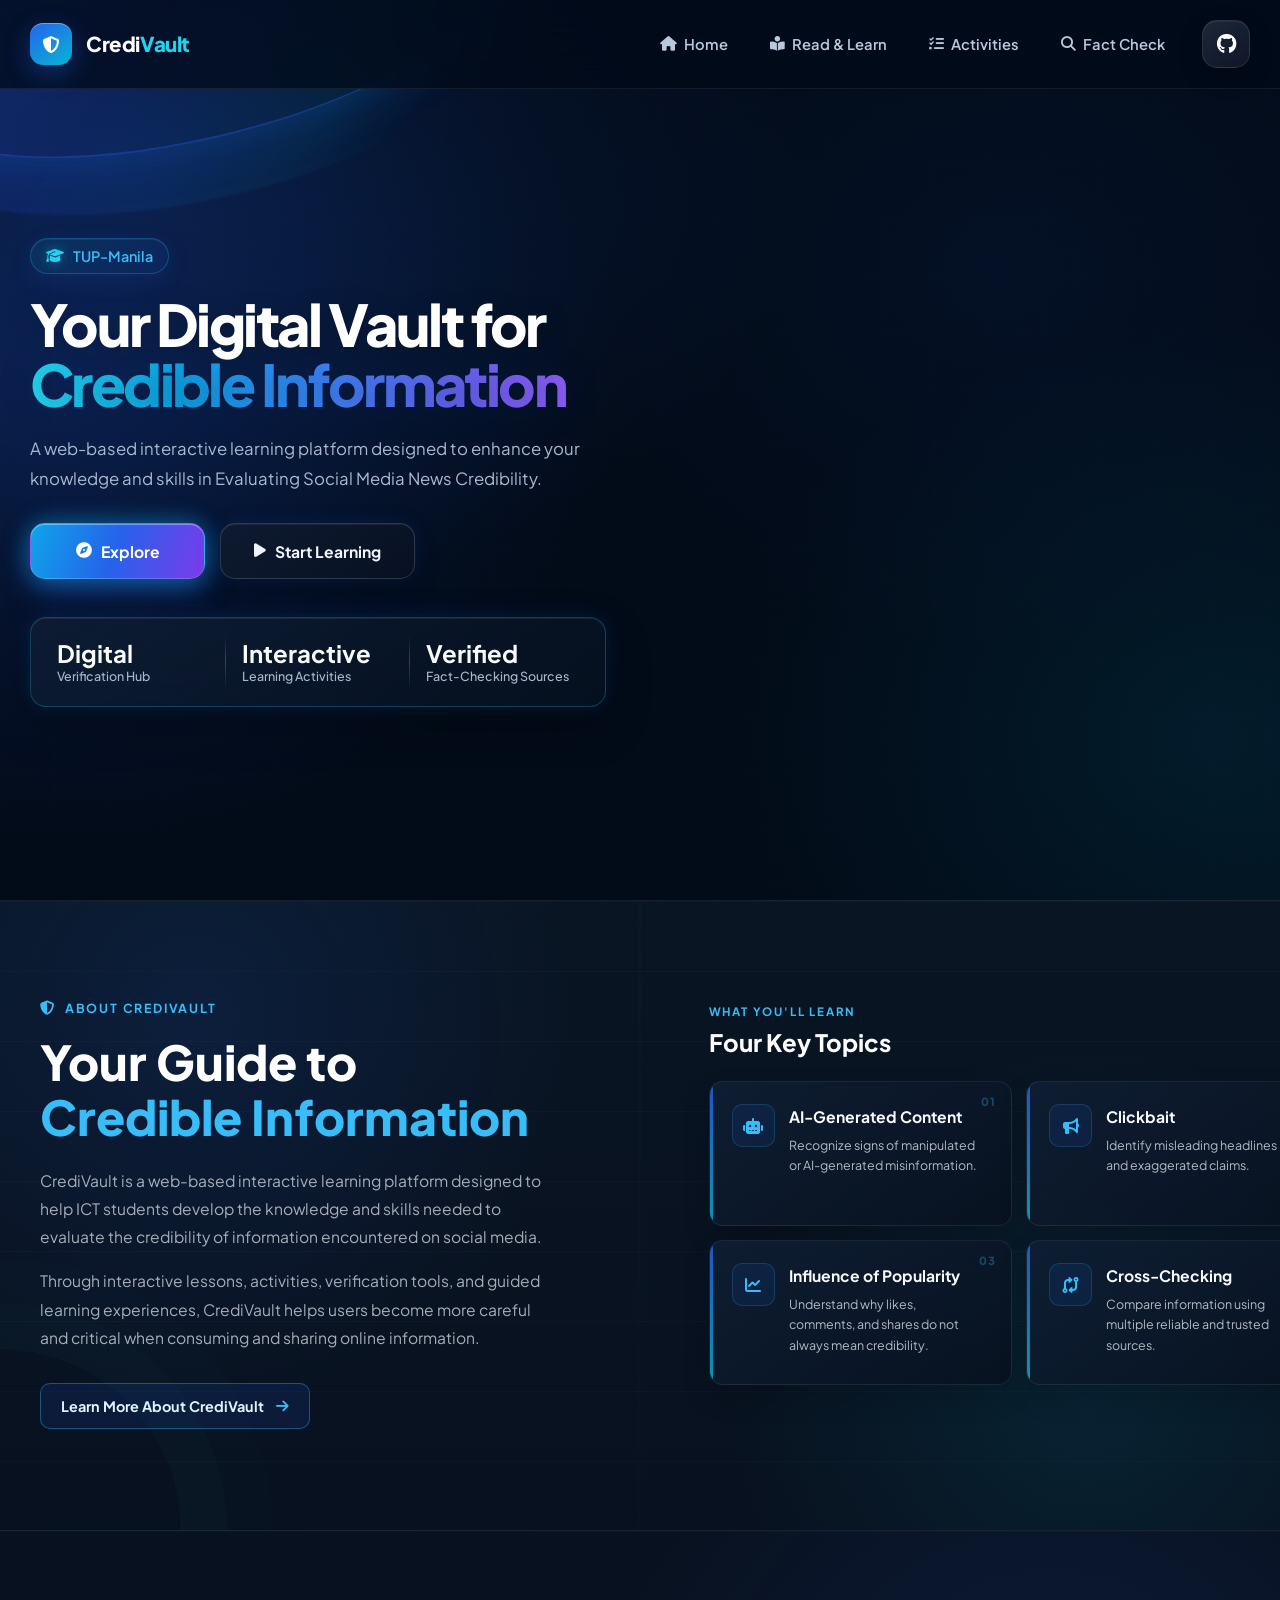
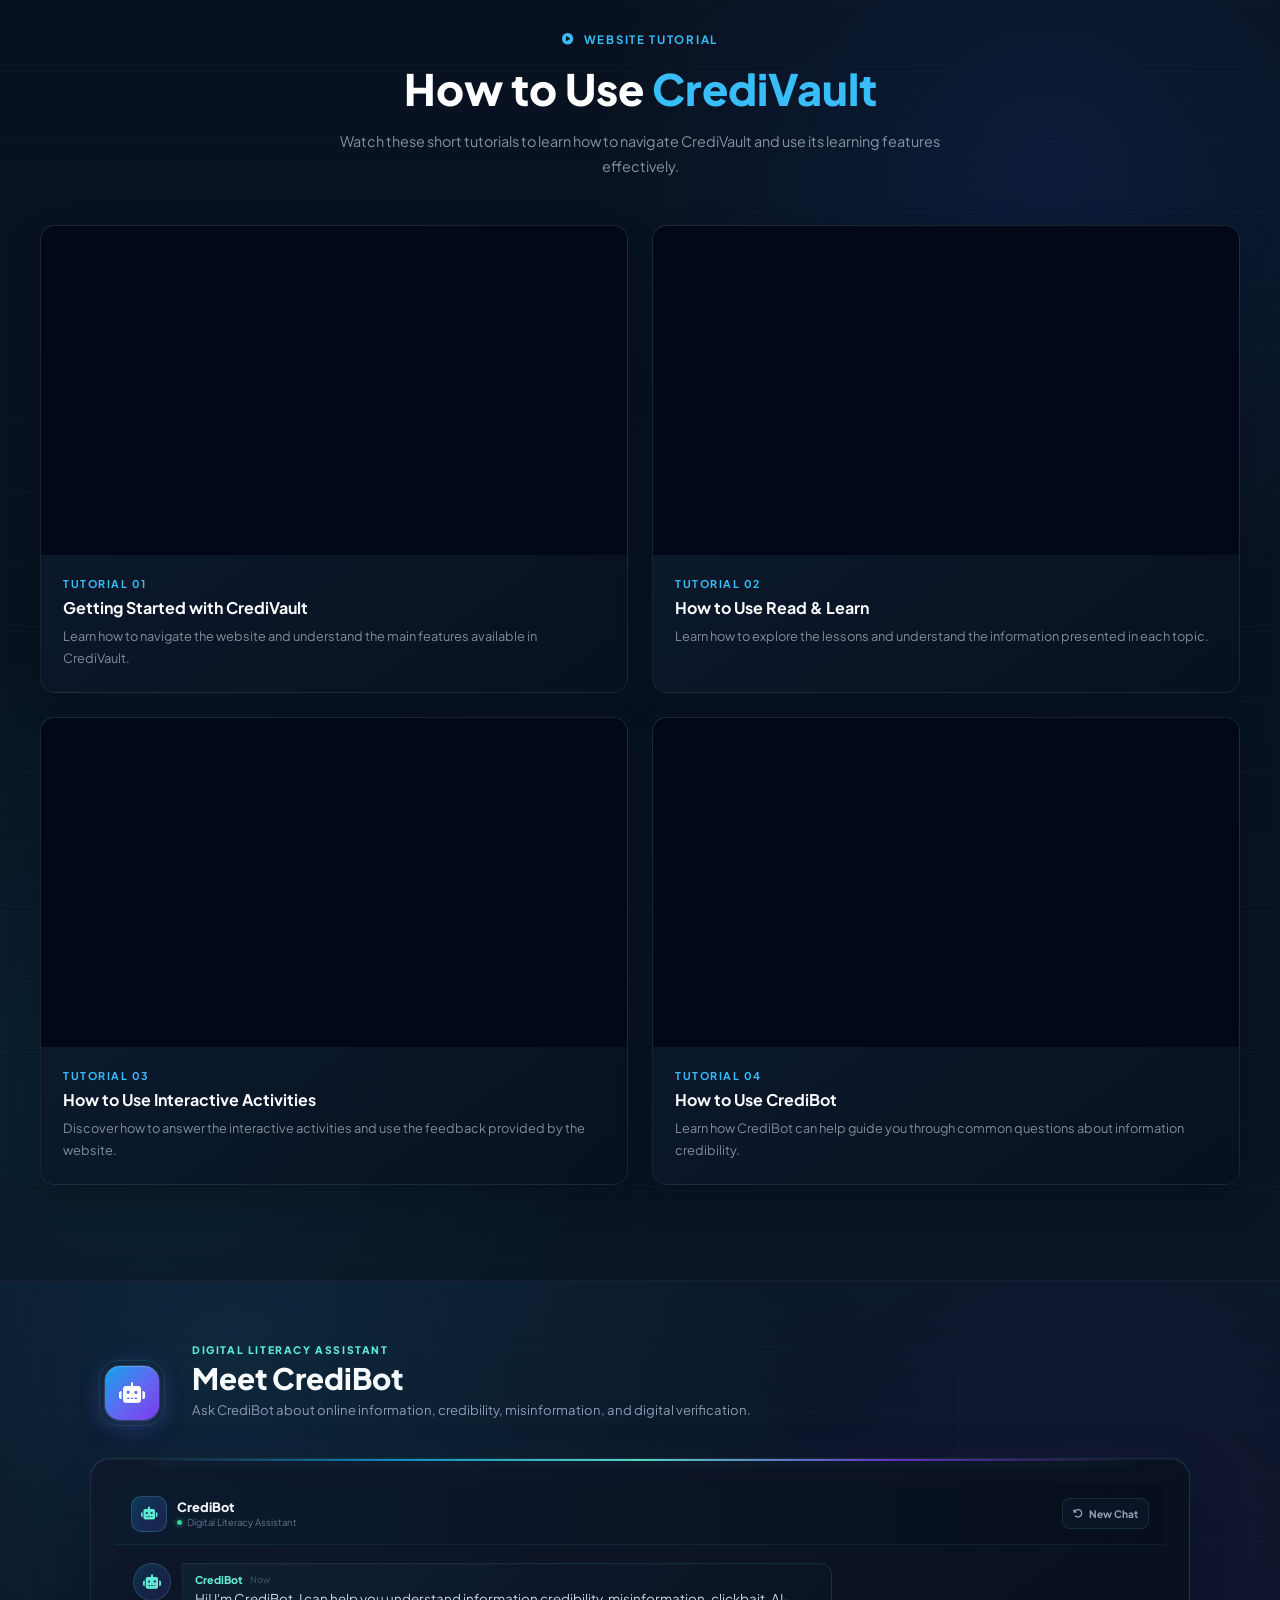
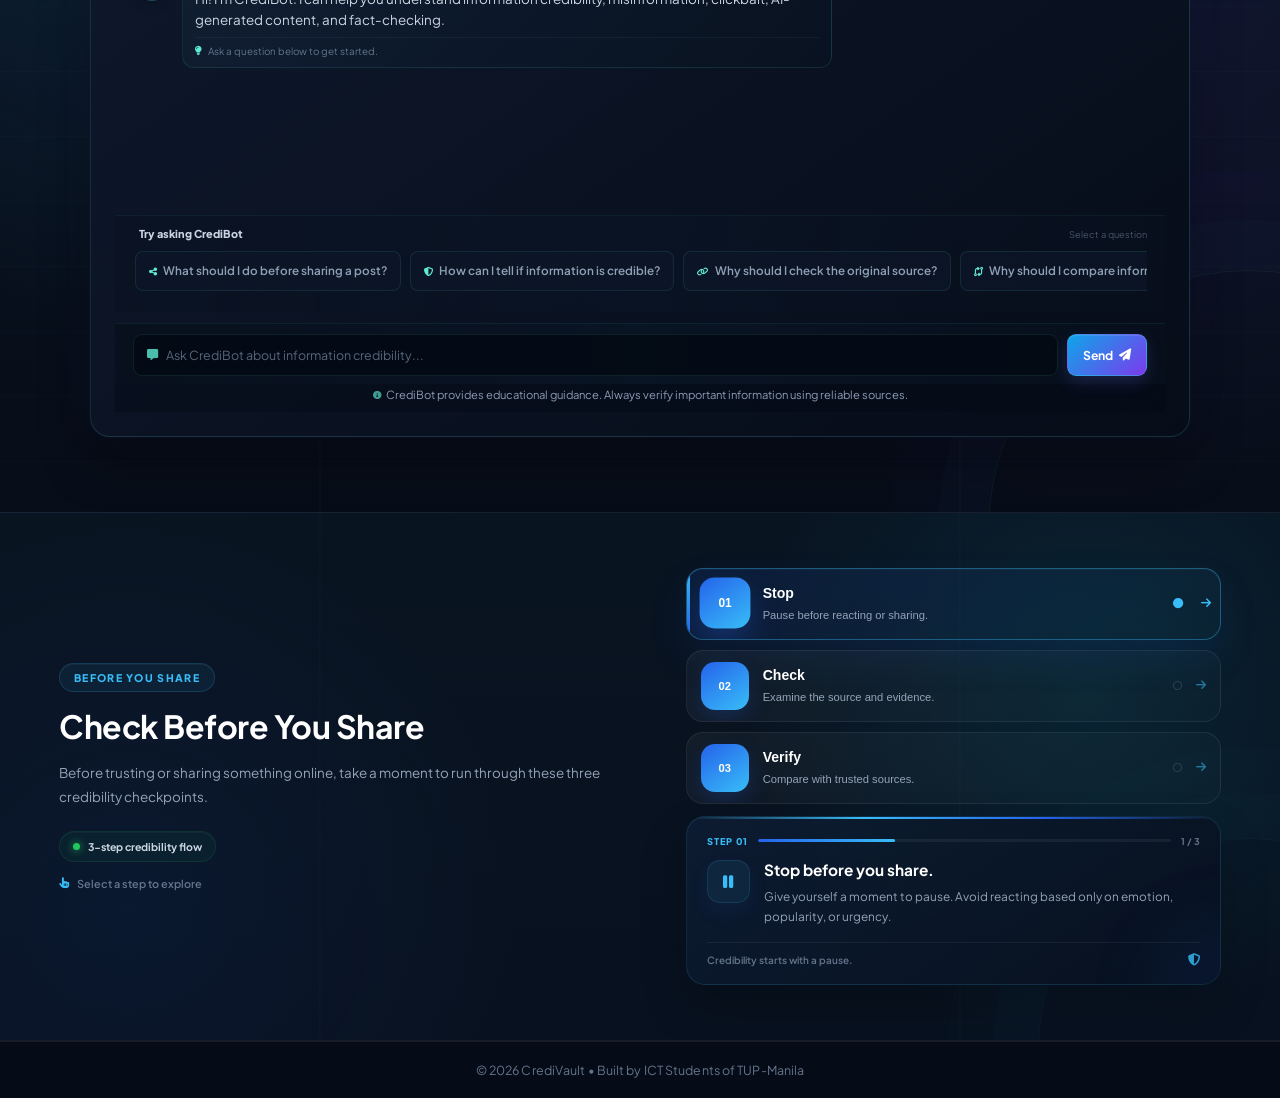
==== commit 2c3515b1: "upd-hp" ====
--- a/index.html
+++ b/index.html
@@ -188,6 +188,7 @@
         <div class="gradient-blob blob-3"></div>
 
         <div class="hero-grid"></div>
+        
 
         <div class="hero-container">
 
@@ -275,156 +276,92 @@
 
             <!-- RIGHT -->
 
-            <div class="hero-visual">
-
-                <!-- Floating Cards -->
-
-                <div class="floating-card card-top">
-
-                    <i class="fa-solid fa-robot"></i>
-
-                    AI-Generated Content
-
-                </div>
-
-                <div class="floating-card card-left">
-
-                    <i class="fa-solid fa-bullhorn"></i>
-
-                    Clickbait
-
-                </div>
-
-                <div class="floating-card card-right">
-
-                    <i class="fa-solid fa-code-compare"></i>
-
-                    Cross-Checking
-
-                </div>
-
-                <div class="floating-card card-bottom">
-
-                    <i class="fa-solid fa-chart-line"></i>
-
-                    Influence of Popularity
-
-                </div>
-
-                <!-- MAIN SHIELD -->
-
-                <div class="vault-core">
-
-                    <div class="ring ring-1"></div>
-
-                    <div class="ring ring-2"></div>
-
-                    <div class="ring ring-3"></div>
-
-                    <div class="core-card">
-
-                        <div class="shield-logo">
-
-                            <div class="shield-bg">
-
-                                <i class="fa-solid fa-shield-halved"></i>
-
-                            </div>
-
-                        </div>
-
-                        <h2>CrediVault</h2>
-
-                        <br>
-
-                        <div class="status">
-
-                            <span class="status-dot"></span>
-
-                            Secure & Trusted
-
-                        </div>
-
-                    </div>
-
-                </div>
-
-            </div>
 
         </div>
 
 
     </section>
 
-
-<!-- ========================================= -->
-<!-- WHAT DO YOU WANT TO LEARN TODAY? -->
-<!-- ========================================= -->
-
-<section
-    class="features-section"
-    id="repository">
-
-    <div class="section-header">
-
-        <span class="mini-title">
-            EXPLORE CREDIVAULT
-        </span>
-
-        <h2>
-            What Do You Want to Learn Today?
-        </h2>
-
-        <p>
-            Choose a topic to explore and discover how
-            misinformation can affect what you see online.
-        </p>
-
-    </div>
-
-
-    <!-- TOPIC SELECTOR -->
-
-    <div class="topic-grid">
-
-
-    <!-- ========================================= -->
-    <!-- AI-MANIPULATION -->
-    <!-- ========================================= -->
-
-    <a
-        href="read & learn/Main topics/Ai Manipulation/ai.html"
-        class="topic-card"
-        data-topic="ai">
-
-        <div class="topic-visual ai-topic-visual">
-
-            <div class="topic-orbit orbit-1"></div>
-
-            <div class="topic-orbit orbit-2"></div>
-
-            <div class="topic-core">
-
-                <i class="fa-solid fa-robot"></i>
-
-            </div>
-
-            <span class="topic-badge">
-                AI
+<!-- ==========================================================
+     ABOUT CREDIVAULT
+========================================================== -->
+
+<section class="about-credivault-section" id="about-credivault">
+
+    <div class="about-credivault-container">
+
+        <div class="about-credivault-content">
+
+            <span class="about-eyebrow">
+                <i class="fa-solid fa-shield-halved"></i>
+                ABOUT CREDIVAULT
             </span>
 
-        </div>
-
-
-        <div class="topic-content">
-
-            <div class="topic-number">
-                01
-            </div>
-
-            <h3>
+            <h2>
+                Your Guide to
+                <span>Credible Information</span>
+            </h2>
+
+            <p>
+                CrediVault is a web-based interactive learning platform
+                designed to help ICT students develop the knowledge and
+                skills needed to evaluate the credibility of information
+                encountered on social media.
+            </p>
+
+            <p>
+                Through interactive lessons, activities, verification tools,
+                and guided learning experiences, CrediVault helps users
+                become more careful and critical when consuming and sharing
+                online information.
+            </p>
+
+            <button type="button"
+                    class="about-learn-more-btn"
+                    id="openAboutModal">
+
+                <span>Learn More About CrediVault</span>
+
+                <i class="fa-solid fa-arrow-right"></i>
+
+            </button>
+
+        </div>
+
+
+        <div class="about-credivault-topics">
+
+            <div class="about-topics-header">
+
+                <span class="about-topics-label">
+                    WHAT YOU'LL LEARN
+                </span>
+
+                <h3>
+                    Four Key Topics
+                </h3>
+
+            </div>
+
+
+            <div class="about-topic-list">
+
+    <!-- TOPIC 01 -->
+    <a href="read%20%26%20learn/Main%20topics/Ai%20Manipulation/ai.html" class="about-topic-card">
+
+        <div class="about-topic-number">
+            01
+        </div>
+
+        <div class="about-topic-icon">
+            <i class="fa-solid fa-robot"></i>
+        </div>
+
+        <div class="about-topic-content">
+
+            <h4>
                 AI-Generated Content
-            </h3>
+            </h4>
 
             <p>
                 Recognize signs of manipulated or
@@ -436,192 +373,533 @@
     </a>
 
 
-
-        <!-- ========================================= -->
-        <!-- CLICKBAIT -->
-        <!-- ========================================= -->
-
-    <a
-    href="read & learn/Main topics/Clickbait/click.html"
-    class="topic-card active-topic"
-    data-topic="clickbait">
-
-    <div class="topic-visual clickbait-topic-visual">
-
-        <div class="headline-window">
-
-            <div class="window-controls">
-
-                <span></span>
-                <span></span>
-                <span></span>
-
-            </div>
-
-            <div class="headline-line short"></div>
-
-            <strong>
-                SHOCKING!
-            </strong>
-
-            <span>
-                You won't believe this...
+    <!-- TOPIC 02 -->
+    <a href="read%20%26%20learn/Main%20topics/Clickbait/click.html" class="about-topic-card">
+
+        <div class="about-topic-number">
+            02
+        </div>
+
+        <div class="about-topic-icon">
+            <i class="fa-solid fa-bullhorn"></i>
+        </div>
+
+        <div class="about-topic-content">
+
+            <h4>
+                Clickbait
+            </h4>
+
+            <p>
+                Identify misleading headlines and
+                exaggerated claims.
+            </p>
+
+        </div>
+
+    </a>
+
+
+    <!-- TOPIC 03 -->
+    <a href="read%20%26%20learn/Main%20topics/Influence%20of%20Popularity/popularity.html" class="about-topic-card">
+
+        <div class="about-topic-number">
+            03
+        </div>
+
+        <div class="about-topic-icon">
+            <i class="fa-solid fa-chart-line"></i>
+        </div>
+
+        <div class="about-topic-content">
+
+            <h4>
+                Influence of Popularity
+            </h4>
+
+            <p>
+                Understand why likes, comments, and shares
+                do not always mean credibility.
+            </p>
+
+        </div>
+
+    </a>
+
+
+    <!-- TOPIC 04 -->
+    <a href="read%20%26%20learn/Main%20topics/Cross-Checking/source.html" class="about-topic-card">
+
+        <div class="about-topic-number">
+            04
+        </div>
+
+        <div class="about-topic-icon">
+            <i class="fa-solid fa-code-compare"></i>
+        </div>
+
+        <div class="about-topic-content">
+
+            <h4>
+                Cross-Checking
+            </h4>
+
+            <p>
+                Compare information using multiple reliable
+                and trusted sources.
+            </p>
+
+        </div>
+
+    </a>
+
+</div>
+
+</div>
+    </div>
+
+</section>
+
+
+<!-- ==========================================================
+     ABOUT CREDIVAULT MODAL
+========================================================== -->
+
+<div class="about-modal" id="aboutModal">
+
+    <div class="about-modal-overlay" id="closeAboutModal"></div>
+
+    <div class="about-modal-content">
+
+        <button type="button"
+                class="about-modal-close"
+                id="closeAboutModalBtn"
+                aria-label="Close About CrediVault">
+
+            <i class="fa-solid fa-xmark"></i>
+
+        </button>
+
+
+        <div class="about-modal-header">
+
+            <span class="about-modal-label">
+                ABOUT CREDIVAULT
             </span>
 
-            <div class="pointer-icon">
-
-                <i class="fa-solid fa-arrow-pointer"></i>
-
-            </div>
-
-        </div>
-
-        <span class="topic-badge">
-            CLICK
-        </span>
+            <h2>
+                Learn More About
+                <span>CrediVault</span>
+            </h2>
+
+            <p>
+                A digital learning space for evaluating the credibility
+                of social media information.
+            </p>
+
+        </div>
+
+
+        <div class="about-modal-body">
+
+
+            <!-- WHAT IS CREDIVAULT -->
+
+            <div class="about-info-block">
+
+                <div class="about-info-icon">
+                    <i class="fa-solid fa-shield-halved"></i>
+                </div>
+
+                <div class="about-info-text">
+
+                    <h3>
+                        What is CrediVault?
+                    </h3>
+
+                    <p>
+                        CrediVault is a web-based interactive learning
+                        platform focused on helping ICT students evaluate
+                        the credibility of information found on social media.
+                        It provides lessons, activities, and verification
+                        resources that encourage users to think critically
+                        before believing or sharing online information.
+                    </p>
+
+                </div>
+
+            </div>
+
+
+            <!-- PURPOSE -->
+
+            <div class="about-info-block">
+
+                <div class="about-info-icon">
+                    <i class="fa-solid fa-bullseye"></i>
+                </div>
+
+                <div class="about-info-text">
+
+                    <h3>
+                        What is its purpose?
+                    </h3>
+
+                    <p>
+                        CrediVault aims to strengthen users' ability to
+                        recognize misleading information, examine online
+                        content carefully, and verify claims using reliable
+                        sources before accepting or sharing them.
+                    </p>
+
+                </div>
+
+            </div>
+
+
+            <!-- WHAT IT OFFERS -->
+
+            <div class="about-info-block">
+
+                <div class="about-info-icon">
+                    <i class="fa-solid fa-layer-group"></i>
+                </div>
+
+                <div class="about-info-text">
+
+                    <h3>
+                        What does CrediVault offer?
+                    </h3>
+
+                    <ul class="about-feature-list">
+
+                        <li>
+                            <i class="fa-solid fa-circle-check"></i>
+                            Interactive learning lessons
+                        </li>
+
+                        <li>
+                            <i class="fa-solid fa-circle-check"></i>
+                            Interactive activities and challenges
+                        </li>
+
+                        <li>
+                            <i class="fa-solid fa-circle-check"></i>
+                            Fact-checking and verification resources
+                        </li>
+
+                        <li>
+                            <i class="fa-solid fa-circle-check"></i>
+                            CrediBot for guided questions
+                        </li>
+
+                        <li>
+                            <i class="fa-solid fa-circle-check"></i>
+                            Practical tips for evaluating social media information
+                        </li>
+
+                    </ul>
+
+                </div>
+
+            </div>
+
+
+            <!-- HOW TO USE -->
+
+            <div class="about-how-to">
+
+                <div class="about-how-header">
+
+                    <span>
+                        <i class="fa-solid fa-compass"></i>
+                        QUICK GUIDE
+                    </span>
+
+                    <h3>
+                        How to Use CrediVault
+                    </h3>
+
+                    <p>
+                        Follow these simple steps to make the most of
+                        the website.
+                    </p>
+
+                </div>
+
+
+                <div class="about-steps">
+
+                    <div class="about-step">
+
+                        <div class="about-step-number">
+                            01
+                        </div>
+
+                        <div>
+                            <h4>
+                                Explore the Lessons
+                            </h4>
+
+                            <p>
+                                Start with the learning topics and explore
+                                the lessons about evaluating information.
+                            </p>
+                        </div>
+
+                    </div>
+
+
+                    <div class="about-step">
+
+                        <div class="about-step-number">
+                            02
+                        </div>
+
+                        <div>
+                            <h4>
+                                Try the Activities
+                            </h4>
+
+                            <p>
+                                Apply what you learned through interactive
+                                activities and verification challenges.
+                            </p>
+                        </div>
+
+                    </div>
+
+
+                    <div class="about-step">
+
+                        <div class="about-step-number">
+                            03
+                        </div>
+
+                        <div>
+                            <h4>
+                                Use the Verification Resources
+                            </h4>
+
+                            <p>
+                                Check information using reliable sources
+                                and fact-checking tools.
+                            </p>
+                        </div>
+
+                    </div>
+
+
+                    <div class="about-step">
+
+                        <div class="about-step-number">
+                            04
+                        </div>
+
+                        <div>
+                            <h4>
+                                Check Before You Share
+                            </h4>
+
+                            <p>
+                                Apply what you learned before believing,
+                                posting, or sharing information online.
+                            </p>
+                        </div>
+
+                    </div>
+
+                </div>
+
+            </div>
+
+        </div>
 
     </div>
 
-
-    <div class="topic-content">
-
-        <div class="topic-number">
-            02
-        </div>
-
-        <h3>
-            Clickbait
-        </h3>
-
-        <p>
-            Identify misleading headlines and
-            exaggerated claims.
-        </p>
+</div>
+
+
+<!-- ==========================================================
+     HOW TO USE CREDIVAULT
+========================================================== -->
+
+<section class="tutorial-section" id="tutorial">
+
+    <div class="tutorial-container">
+
+        <div class="tutorial-header">
+
+            <span class="tutorial-eyebrow">
+                <i class="fa-solid fa-circle-play"></i>
+                WEBSITE TUTORIAL
+            </span>
+
+            <h2>
+                How to Use <span>CrediVault</span>
+            </h2>
+
+            <p>
+                Watch these short tutorials to learn how to navigate
+                CrediVault and use its learning features effectively.
+            </p>
+
+        </div>
+
+
+        <div class="tutorial-grid">
+
+
+            <!-- VIDEO 01 -->
+
+            <article class="tutorial-card">
+
+                <div class="tutorial-video">
+
+                    <iframe
+                        src="https://www.youtube.com/embed/YOUR_VIDEO_ID_1"
+                        title="Getting Started with CrediVault"
+                        frameborder="0"
+                        allow="accelerometer; autoplay; clipboard-write; encrypted-media; gyroscope; picture-in-picture; web-share"
+                        allowfullscreen>
+                    </iframe>
+
+                </div>
+
+                <div class="tutorial-card-content">
+
+                    <span class="tutorial-number">
+                        TUTORIAL 01
+                    </span>
+
+                    <h3>
+                        Getting Started with CrediVault
+                    </h3>
+
+                    <p>
+                        Learn how to navigate the website and understand
+                        the main features available in CrediVault.
+                    </p>
+
+                </div>
+
+            </article>
+
+
+            <!-- VIDEO 02 -->
+
+            <article class="tutorial-card">
+
+                <div class="tutorial-video">
+
+                    <iframe
+                        src="https://www.youtube.com/embed/YOUR_VIDEO_ID_2"
+                        title="How to Use Read and Learn"
+                        frameborder="0"
+                        allow="accelerometer; autoplay; clipboard-write; encrypted-media; gyroscope; picture-in-picture; web-share"
+                        allowfullscreen>
+                    </iframe>
+
+                </div>
+
+                <div class="tutorial-card-content">
+
+                    <span class="tutorial-number">
+                        TUTORIAL 02
+                    </span>
+
+                    <h3>
+                        How to Use Read &amp; Learn
+                    </h3>
+
+                    <p>
+                        Learn how to explore the lessons and understand
+                        the information presented in each topic.
+                    </p>
+
+                </div>
+
+            </article>
+
+
+            <!-- VIDEO 03 -->
+
+            <article class="tutorial-card">
+
+                <div class="tutorial-video">
+
+                    <iframe
+                        src="https://www.youtube.com/embed/YOUR_VIDEO_ID_3"
+                        title="How to Use Interactive Activities"
+                        frameborder="0"
+                        allow="accelerometer; autoplay; clipboard-write; encrypted-media; gyroscope; picture-in-picture; web-share"
+                        allowfullscreen>
+                    </iframe>
+
+                </div>
+
+                <div class="tutorial-card-content">
+
+                    <span class="tutorial-number">
+                        TUTORIAL 03
+                    </span>
+
+                    <h3>
+                        How to Use Interactive Activities
+                    </h3>
+
+                    <p>
+                        Discover how to answer the interactive activities
+                        and use the feedback provided by the website.
+                    </p>
+
+                </div>
+
+            </article>
+
+
+            <!-- VIDEO 04 -->
+
+            <article class="tutorial-card">
+
+                <div class="tutorial-video">
+
+                    <iframe
+                        src="https://www.youtube.com/embed/YOUR_VIDEO_ID_4"
+                        title="How to Use CrediBot"
+                        frameborder="0"
+                        allow="accelerometer; autoplay; clipboard-write; encrypted-media; gyroscope; picture-in-picture; web-share"
+                        allowfullscreen>
+                    </iframe>
+
+                </div>
+
+                <div class="tutorial-card-content">
+
+                    <span class="tutorial-number">
+                        TUTORIAL 04
+                    </span>
+
+                    <h3>
+                        How to Use CrediBot
+                    </h3>
+
+                    <p>
+                        Learn how CrediBot can help guide you through
+                        common questions about information credibility.
+                    </p>
+
+                </div>
+
+            </article>
+
+
+        </div>
 
     </div>
 
-</a>
-
-
-
-        <!-- ========================================= -->
-        <!-- POPULARITY -->
-        <!-- ========================================= -->
-
-    <a
-    href="read & learn/Main topics/influence of Popularity/popularity.html"
-    class="topic-card"
-    data-topic="popularity">
-
-    <div class="topic-visual popularity-topic-visual">
-
-        <div class="popularity-counter">
-
-            <i class="fa-solid fa-heart"></i>
-
-            <strong>
-                10K
-            </strong>
-
-        </div>
-
-        <div class="audience-icons">
-
-            <i class="fa-solid fa-user"></i>
-            <i class="fa-solid fa-user"></i>
-            <i class="fa-solid fa-user"></i>
-            <i class="fa-solid fa-user"></i>
-            <i class="fa-solid fa-user"></i>
-
-        </div>
-
-        <span class="topic-badge">
-            VIRAL
-        </span>
-
-    </div>
-
-
-    <div class="topic-content">
-
-        <div class="topic-number">
-            03
-        </div>
-
-        <h3>
-            Influence of Popularity
-        </h3>
-
-        <p>
-            Understand why likes, comments, and
-            shares do not always mean credibility.
-        </p>
-
-    </div>
-
-</a>
-
-
-
-        <!-- ========================================= -->
-        <!-- CROSS-CHECKING -->
-        <!-- ========================================= -->
-
-        <a
-            href="read & learn/Main topics/Cross-Checking/source.html"
-            class="topic-card"
-            data-topic="cross-checking">
-
-    <div class="topic-visual cross-topic-visual">
-
-        <div class="document-window">
-
-            <div class="document-lines">
-
-                <span></span>
-                <span></span>
-                <span></span>
-                <span></span>
-
-            </div>
-
-            <div class="search-orbit">
-
-                <i class="fa-solid fa-magnifying-glass"></i>
-
-            </div>
-
-        </div>
-
-        <span class="topic-badge">
-            VERIFY
-        </span>
-
-    </div>
-
-
-    <div class="topic-content">
-
-        <div class="topic-number">
-            04
-        </div>
-
-        <h3>
-            Cross-Checking
-        </h3>
-
-        <p>
-            Compare information using multiple
-            reliable and trusted sources.
-        </p>
-
-    </div>
-
-</a>
-
-    </div>
-
 </section>
+
 
 
 <!-- ==========================================================
@@ -653,7 +931,8 @@
                 </h2>
 
                 <p>
-                    Have a question about online information? Choose a question below and let CrediBot help you understand it.
+                    Ask CrediBot about online information, credibility,
+                    misinformation, and digital verification.
                 </p>
 
             </div>
@@ -662,48 +941,193 @@
 
 
         <!-- ==================================================
-             CHAT AREA
+             CHAT CONTAINER
         =================================================== -->
 
         <div class="credibot-chat">
 
-            <!-- BOT INTRODUCTION -->
-
-            <div class="credibot-message bot-message">
-
-                <div class="message-avatar">
-                    <i class="fa-solid fa-robot"></i>
-                </div>
-
-                <div class="message-content">
-
-                    <span class="message-name">
-                        CrediBot
-                    </span>
-
-                    <p>
-                        Hi! I'm CrediBot. Select a question
-                        below or type one of the supported
-                        questions in the box.
-                    </p>
-
-                </div>
-
-            </div>
-
 
             <!-- ==================================================
-                 COMMON QUESTIONS
+                 CHAT HEADER
             =================================================== -->
 
+            <div class="credibot-chat-header">
+
+                <div class="chat-profile">
+
+                    <div class="chat-profile-avatar">
+                        <i class="fa-solid fa-robot"></i>
+                    </div>
+
+                    <div class="chat-profile-info">
+
+                        <div class="chat-profile-name">
+                            CrediBot
+                        </div>
+
+                        <div class="chat-profile-status">
+
+                            <span class="status-dot"></span>
+
+                            Digital Literacy Assistant
+
+                        </div>
+
+                    </div>
+
+                </div>
+
+
+                <button
+                    type="button"
+                    class="credibot-new-chat"
+                    id="credibotNewChat">
+
+                    <i class="fa-solid fa-rotate-left"></i>
+
+                    <span>
+                        New Chat
+                    </span>
+
+                </button>
+
+            </div>
+
+
+            <!-- ==================================================
+                 CHAT HISTORY
+            =================================================== -->
+
+            <div
+                class="credibot-chat-history"
+                id="credibotChatHistory"
+                aria-live="polite"
+            >
+
+
+                <!-- ==================================================
+                     BOT INTRODUCTION
+                =================================================== -->
+
+                <div class="credibot-message bot-message">
+
+                    <div class="message-avatar">
+
+                        <i class="fa-solid fa-robot"></i>
+
+                    </div>
+
+
+                    <div class="message-content">
+
+                        <div class="message-meta">
+
+                            <span class="message-name">
+                                CrediBot
+                            </span>
+
+                            <span class="message-time">
+                                Now
+                            </span>
+
+                        </div>
+
+
+                        <p>
+                            Hi! I'm CrediBot. I can help you understand
+                            information credibility, misinformation,
+                            clickbait, AI-generated content, and
+                            fact-checking.
+                        </p>
+
+
+                        <div class="message-tip">
+
+                            <i class="fa-solid fa-lightbulb"></i>
+
+                            <span>
+                                Ask a question below to get started.
+                            </span>
+
+                        </div>
+
+                    </div>
+
+                </div>
+
+
+                <!-- ==================================================
+                     RESPONSE AREA
+                     JAVASCRIPT WILL INSERT USER + BOT MESSAGES HERE
+                =================================================== -->
+
+                <div
+                    class="credibot-response"
+                    id="credibotResponse"
+                >
+
+                </div>
+
+
+                <!-- ==================================================
+                     TYPING INDICATOR
+                =================================================== -->
+
+                <div
+                    class="credibot-typing"
+                    id="credibotTyping"
+                    aria-hidden="true"
+                >
+
+                    <div class="message-avatar">
+
+                        <i class="fa-solid fa-robot"></i>
+
+                    </div>
+
+
+                    <div class="typing-content">
+
+                        <span class="typing-name">
+                            CrediBot
+                        </span>
+
+                        <div class="typing-dots">
+
+                            <span></span>
+                            <span></span>
+                            <span></span>
+
+                        </div>
+
+                    </div>
+
+                </div>
+
+            </div>
+
+
+            <!-- ==================================================
+                 SUGGESTED QUESTIONS
+            =================================================== -->
+
             <div class="credibot-questions">
 
+
                 <div class="questions-heading">
 
-                    <i class="fa-solid fa-circle-question"></i>
-
-                    <span>
-                        Common Questions
+                    <div class="questions-heading-left">
+
+                        <i class="fa-solid fa-sparkles"></i>
+
+                        <span>
+                            Try asking CrediBot
+                        </span>
+
+                    </div>
+
+                    <span class="questions-hint">
+                        Select a question
                     </span>
 
                 </div>
@@ -711,158 +1135,288 @@
 
                 <div class="question-list">
 
-    <button
-        type="button"
-        class="credibot-question"
-        data-question="What should I do before sharing a post?"
-    >
-        What should I do before sharing a post?
-    </button>
-
-    <button
-        type="button"
-        class="credibot-question"
-        data-question="How can I tell if information is credible?"
-    >
-        How can I tell if information is credible?
-    </button>
-
-    <button
-        type="button"
-        class="credibot-question"
-        data-question="Why should I check the original source?"
-    >
-        Why should I check the original source?
-    </button>
-
-    <button
-        type="button"
-        class="credibot-question"
-        data-question="Why should I compare information from different sources?"
-    >
-        Why should I compare information from different sources?
-    </button>
-
-    <button
-        type="button"
-        class="credibot-question"
-        data-question="Can I trust a post because it has many likes and shares?"
-    >
-        Can I trust a post because it has many likes and shares?
-    </button>
-
-    <button
-        type="button"
-        class="credibot-question"
-        data-question="Does a viral post mean that the information is true?"
-    >
-        Does a viral post mean that the information is true?
-    </button>
-
-    <button
-        type="button"
-        class="credibot-question"
-        data-question="How can I identify clickbait?"
-    >
-        How can I identify clickbait?
-    </button>
-
-    <button
-        type="button"
-        class="credibot-question"
-        data-question="What is misinformation?"
-    >
-        What is misinformation?
-    </button>
-
-    <button
-        type="button"
-        class="credibot-question"
-        data-question="What is AI-generated content?"
-    >
-        What is AI-generated content?
-    </button>
-
-    <button
-        type="button"
-        class="credibot-question"
-        data-question="Can AI-generated images look real?"
-    >
-        Can AI-generated images look real?
-    </button>
-
-    <button
-        type="button"
-        class="credibot-question"
-        data-question="How can I verify a claim I see online?"
-    >
-        How can I verify a claim I see online?
-    </button>
-
-    <button
-        type="button"
-        class="credibot-question"
-        data-question="What makes a source reliable?"
-    >
-        What makes a source reliable?
-    </button>
-
-    <button
-        type="button"
-        class="credibot-question"
-        data-question="Why shouldn't I believe information just because it looks professional?"
-    >
-        Why shouldn't I believe information just because it looks professional?
-    </button>
-
-    <button
-        type="button"
-        class="credibot-question"
-        data-question="What does Stop, Check, and Verify mean?"
-    >
-        What does Stop, Check, and Verify mean?
-    </button>
-
-    <button
-        type="button"
-        class="credibot-question"
-        data-question="What is the difference between a fact and an opinion?"
-    >
-        What is the difference between a fact and an opinion?
-    </button>
-
-    <button
-        type="button"
-        class="credibot-question"
-        data-question="Why is it important to check the date of a post?"
-    >
-        Why is it important to check the date of a post?
-    </button>
-
-    <button
-        type="button"
-        class="credibot-question"
-        data-question="What should I do if I cannot find evidence supporting a claim?"
-    >
-        What should I do if I cannot find evidence supporting a claim?
-    </button>
-
-    <button
-        type="button"
-        class="credibot-question"
-        data-question="Why can misinformation spread quickly on social media?"
-    >
-        Why can misinformation spread quickly on social media?
-    </button>
-
-</div>
+
+                    <button
+                        type="button"
+                        class="credibot-question"
+                        data-question="What should I do before sharing a post?"
+                    >
+
+                        <i class="fa-solid fa-share-nodes"></i>
+
+                        <span>
+                            What should I do before sharing a post?
+                        </span>
+
+                    </button>
+
+
+                    <button
+                        type="button"
+                        class="credibot-question"
+                        data-question="How can I tell if information is credible?"
+                    >
+
+                        <i class="fa-solid fa-shield-halved"></i>
+
+                        <span>
+                            How can I tell if information is credible?
+                        </span>
+
+                    </button>
+
+
+                    <button
+                        type="button"
+                        class="credibot-question"
+                        data-question="Why should I check the original source?"
+                    >
+
+                        <i class="fa-solid fa-link"></i>
+
+                        <span>
+                            Why should I check the original source?
+                        </span>
+
+                    </button>
+
+
+                    <button
+                        type="button"
+                        class="credibot-question"
+                        data-question="Why should I compare information from different sources?"
+                    >
+
+                        <i class="fa-solid fa-code-compare"></i>
+
+                        <span>
+                            Why should I compare information from different sources?
+                        </span>
+
+                    </button>
+
+
+                    <button
+                        type="button"
+                        class="credibot-question"
+                        data-question="Can I trust a post because it has many likes and shares?"
+                    >
+
+                        <i class="fa-solid fa-heart"></i>
+
+                        <span>
+                            Can I trust a post because it has many likes and shares?
+                        </span>
+
+                    </button>
+
+
+                    <button
+                        type="button"
+                        class="credibot-question"
+                        data-question="Does a viral post mean that the information is true?"
+                    >
+
+                        <i class="fa-solid fa-chart-line"></i>
+
+                        <span>
+                            Does a viral post mean that the information is true?
+                        </span>
+
+                    </button>
+
+
+                    <button
+                        type="button"
+                        class="credibot-question"
+                        data-question="How can I identify clickbait?"
+                    >
+
+                        <i class="fa-solid fa-bolt"></i>
+
+                        <span>
+                            How can I identify clickbait?
+                        </span>
+
+                    </button>
+
+
+                    <button
+                        type="button"
+                        class="credibot-question"
+                        data-question="What is misinformation?"
+                    >
+
+                        <i class="fa-solid fa-triangle-exclamation"></i>
+
+                        <span>
+                            What is misinformation?
+                        </span>
+
+                    </button>
+
+
+                    <button
+                        type="button"
+                        class="credibot-question"
+                        data-question="What is AI-generated content?"
+                    >
+
+                        <i class="fa-solid fa-wand-magic-sparkles"></i>
+
+                        <span>
+                            What is AI-generated content?
+                        </span>
+
+                    </button>
+
+
+                    <button
+                        type="button"
+                        class="credibot-question"
+                        data-question="Can AI-generated images look real?"
+                    >
+
+                        <i class="fa-solid fa-image"></i>
+
+                        <span>
+                            Can AI-generated images look real?
+                        </span>
+
+                    </button>
+
+
+                    <button
+                        type="button"
+                        class="credibot-question"
+                        data-question="How can I verify a claim I see online?"
+                    >
+
+                        <i class="fa-solid fa-magnifying-glass"></i>
+
+                        <span>
+                            How can I verify a claim I see online?
+                        </span>
+
+                    </button>
+
+
+                    <button
+                        type="button"
+                        class="credibot-question"
+                        data-question="What makes a source reliable?"
+                    >
+
+                        <i class="fa-solid fa-circle-check"></i>
+
+                        <span>
+                            What makes a source reliable?
+                        </span>
+
+                    </button>
+
+
+                    <button
+                        type="button"
+                        class="credibot-question"
+                        data-question="Why shouldn't I believe information just because it looks professional?"
+                    >
+
+                        <i class="fa-solid fa-file-circle-question"></i>
+
+                        <span>
+                            Why shouldn't I believe information just because it looks professional?
+                        </span>
+
+                    </button>
+
+
+                    <button
+                        type="button"
+                        class="credibot-question"
+                        data-question="What does Stop, Check, and Verify mean?"
+                    >
+
+                        <i class="fa-solid fa-list-check"></i>
+
+                        <span>
+                            What does Stop, Check, and Verify mean?
+                        </span>
+
+                    </button>
+
+
+                    <button
+                        type="button"
+                        class="credibot-question"
+                        data-question="What is the difference between a fact and an opinion?"
+                    >
+
+                        <i class="fa-solid fa-scale-balanced"></i>
+
+                        <span>
+                            What is the difference between a fact and an opinion?
+                        </span>
+
+                    </button>
+
+
+                    <button
+                        type="button"
+                        class="credibot-question"
+                        data-question="Why is it important to check the date of a post?"
+                    >
+
+                        <i class="fa-solid fa-calendar-days"></i>
+
+                        <span>
+                            Why is it important to check the date of a post?
+                        </span>
+
+                    </button>
+
+
+                    <button
+                        type="button"
+                        class="credibot-question"
+                        data-question="What should I do if I cannot find evidence supporting a claim?"
+                    >
+
+                        <i class="fa-solid fa-file-circle-xmark"></i>
+
+                        <span>
+                            What should I do if I cannot find evidence supporting a claim?
+                        </span>
+
+                    </button>
+
+
+                    <button
+                        type="button"
+                        class="credibot-question"
+                        data-question="Why can misinformation spread quickly on social media?"
+                    >
+
+                        <i class="fa-solid fa-bolt"></i>
+
+                        <span>
+                            Why can misinformation spread quickly on social media?
+                        </span>
+
+                    </button>
+
+
+                </div>
+
+            </div>
 
 
             <!-- ==================================================
-                 USER INPUT
+                 INPUT AREA
             =================================================== -->
 
             <div class="credibot-input-area">
+
 
                 <div class="credibot-input-wrapper">
 
@@ -872,8 +1426,9 @@
                         type="text"
                         id="credibotInput"
                         class="credibot-input"
-                        placeholder="Type a supported question..."
+                        placeholder="Ask CrediBot about information credibility..."
                         autocomplete="off"
+                        aria-label="Ask CrediBot"
                     >
 
                 </div>
@@ -883,6 +1438,7 @@
                     type="button"
                     id="credibotSend"
                     class="credibot-send"
+                    aria-label="Send message"
                 >
 
                     <span>
@@ -897,19 +1453,20 @@
 
 
             <!-- ==================================================
-                 RESPONSE AREA
+                 DISCLAIMER
             =================================================== -->
 
-            <div
-                class="credibot-response"
-                id="credibotResponse"
-                aria-live="polite"
-            >
-
-                <!-- JavaScript will insert the selected
-                     question and CrediBot's answer here. -->
-
-            </div>
+            <div class="credibot-disclaimer">
+
+                <i class="fa-solid fa-circle-info"></i>
+
+                <span>
+                    CrediBot provides educational guidance.
+                    Always verify important information using reliable sources.
+                </span>
+
+            </div>
+
 
         </div>
 
--- a/style.css
+++ b/style.css
@@ -2,60 +2,66 @@
    CREDIVAULT 2.0 DESIGN SYSTEM
 ========================================================== */
 
-:root{
-
-    --primary:#2563eb;
-    --primary-dark:#1d4ed8;
-    --secondary:#06b6d4;
-    --accent:#f59e0b;
-
-    --dark:#08111f;
-    --dark-2:#0f172a;
-
-    --white:#ffffff;
-
-    --text:#1e293b;
-    --muted:#94a3b8;
-
-    --card:#ffffff;
-
-    --border:rgba(255,255,255,.08);
-
-    --glass:rgba(255,255,255,.08);
-
-    --shadow-sm:0 10px 30px rgba(0,0,0,.08);
-
-    --shadow-lg:0 25px 60px rgba(37,99,235,.18);
-
-    --transition:.35s cubic-bezier(.4,0,.2,1);
-
-}
-
-*{
-
-    margin:0;
-    padding:0;
-    box-sizing:border-box;
-
-}
-
-html{
-
-    scroll-behavior:smooth;
-
-}
-
-body{
-
-    font-family:'Plus Jakarta Sans',sans-serif;
-
-    background:#f6f9fc;
-
-    color:var(--text);
-
-    overflow-x:hidden;
-
-}
+:root {
+
+    --primary: #2563eb;
+    --primary-dark: #1d4ed8;
+    --secondary: #06b6d4;
+    --accent: #7c3aed;
+
+    --dark: #020b18;
+    --dark-2: #06142b;
+
+    --white: #ffffff;
+
+    --text: #f8fafc;
+    --muted: #9fb1c7;
+
+    --border: rgba(255,255,255,.10);
+
+    --glass: rgba(255,255,255,.06);
+
+    --shadow-sm:
+        0 10px 30px rgba(0,0,0,.18);
+
+    --shadow-lg:
+        0 25px 70px rgba(37,99,235,.22);
+
+    --transition:
+        .35s cubic-bezier(.4,0,.2,1);
+
+}
+
+
+* {
+
+    margin: 0;
+    padding: 0;
+
+    box-sizing: border-box;
+
+}
+
+
+html {
+
+    scroll-behavior: smooth;
+
+}
+
+
+body {
+
+    font-family: 'Plus Jakarta Sans', sans-serif;
+
+    background: #020b18;
+
+    color: var(--text);
+
+    overflow-x: hidden;
+
+}
+
 
 /* ==========================================================
    CREDIVAULT PAGE LOADER
@@ -78,14 +84,15 @@
     background:
         radial-gradient(
             circle at center,
-            rgba(37,99,235,.12),
+            rgba(37,99,235,.14),
             transparent 45%
         ),
-        #07111f;
+        #020b18;
 
     z-index: 99999;
 
     overflow: hidden;
+
 }
 
 
@@ -106,14 +113,16 @@
     text-align: center;
 
     width: 100%;
+
     max-width: 360px;
 
     padding: 30px;
-}
-
-
-/* ==========================================================
-   LOGO
+
+}
+
+
+/* ==========================================================
+   LOADER LOGO
 ========================================================== */
 
 .loader-logo {
@@ -146,11 +155,12 @@
 
     animation:
         loaderLogoPulse 2s ease-in-out infinite;
-}
-
-
-/* ==========================================================
-   BRAND
+
+}
+
+
+/* ==========================================================
+   LOADER BRAND
 ========================================================== */
 
 .loader-brand h1 {
@@ -165,8 +175,8 @@
 
     letter-spacing: .5px;
 
-    text-transform: none;
-}
+}
+
 
 .loader-brand p {
 
@@ -181,6 +191,7 @@
     letter-spacing: 1.2px;
 
     text-transform: uppercase;
+
 }
 
 
@@ -191,29 +202,32 @@
 .loader-progress {
 
     margin-top: 30px;
+
+    display: flex;
+
+    align-items: center;
+
+    justify-content: center;
+
+}
+
+
+/* ==========================================================
+   PROGRESS RING
+========================================================== */
+
+.loader-ring {
+
+    position: relative;
+
+    width: 92px;
+    height: 92px;
 
     display: flex;
 
     align-items: center;
     justify-content: center;
-}
-
-
-/* ==========================================================
-   PROGRESS RING
-========================================================== */
-
-.loader-ring {
-
-    position: relative;
-
-    width: 92px;
-    height: 92px;
-
-    display: flex;
-
-    align-items: center;
-    justify-content: center;
+
 }
 
 
@@ -227,6 +241,7 @@
     height: 100%;
 
     transform: rotate(-90deg);
+
 }
 
 
@@ -235,12 +250,14 @@
     fill: none;
 
     stroke-width: 6;
+
 }
 
 
 .loader-ring-bg {
 
     stroke: rgba(255,255,255,.08);
+
 }
 
 
@@ -261,11 +278,12 @@
 
     transition:
         stroke-dashoffset .15s ease;
-}
-
-
-/* ==========================================================
-   PERCENTAGE
+
+}
+
+
+/* ==========================================================
+   LOADER PERCENTAGE
 ========================================================== */
 
 #loaderPercentage {
@@ -279,11 +297,12 @@
     font-weight: 800;
 
     letter-spacing: .3px;
-}
-
-
-/* ==========================================================
-   LOADING STATUS
+
+}
+
+
+/* ==========================================================
+   LOADER STATUS
 ========================================================== */
 
 .loader-status {
@@ -297,11 +316,12 @@
     font-weight: 500;
 
     letter-spacing: .3px;
-}
-
-
-/* ==========================================================
-   LOGO ANIMATION
+
+}
+
+
+/* ==========================================================
+   LOADER ANIMATION
 ========================================================== */
 
 @keyframes loaderLogoPulse {
@@ -329,608 +349,1125 @@
 
 
 /* ==========================================================
-SCROLLBAR
-========================================================== */
-
-::-webkit-scrollbar{
-
-    width:10px;
-
-}
-
-::-webkit-scrollbar-thumb{
-
-    background:linear-gradient(var(--primary),var(--secondary));
-
-    border-radius:20px;
-
-}
-
-/* ==========================================================
-PAGE PROGRESS
-========================================================== */
-
-.scroll-progress{
-
-    position:fixed;
-
-    top:0;
-    left:0;
-
-    height:4px;
-
-    width:0%;
-
-    background:linear-gradient(90deg,#2563eb,#06b6d4,#38bdf8);
-
-    z-index:99999;
-
-}
-
-/* ==========================================================
-NAVBAR
-========================================================== */
-
-.navbar{
-
-    position:fixed;
-
-    top:0;
-
-    width:100%;
-
-    z-index:1000;
-
-    transition:.4s;
-
-    background:rgba(8,17,31,.35);
-
-    backdrop-filter:blur(18px);
-
-    border-bottom:1px solid rgba(255,255,255,.06);
-
-}
-
-.navbar.scrolled{
-
-    background:#08111fee;
-
-    box-shadow:0 10px 40px rgba(0,0,0,.2);
-
-}
-
-.nav-container{
-
-    max-width:1250px;
-
-    margin:auto;
-
-    display:flex;
-
-    align-items:center;
-
-    justify-content:space-between;
-
-    padding:18px 25px;
-
-}
-
-/* ==========================================================
-LOGO
-========================================================== */
-
-.brand-logo{
-
-    display:flex;
-
-    align-items:center;
-
-    gap:15px;
-
-    text-decoration:none;
-
-}
-
-.logo-icon{
-
-    width:40px;
-
-    height:40px;
-
-    border-radius:13px;
-
-    background:linear-gradient(145deg,#2563eb,#06b6d4);
-
-    display:flex;
-
-    justify-content:center;
-
-    align-items:center;
-
-    color:#fff;
-
-    font-size:16px;
-
-    box-shadow:0 10px 20px rgba(37,99,235,.35);
-
-    position:relative;
-
-    overflow:hidden;
-
-}
-
-.logo-icon::before{
-
-    content:"";
-
-    position:absolute;
-
-    width:120%;
-
-    height:120%;
-
-    background:linear-gradient(
-        120deg,
-        transparent,
-        rgba(255,255,255,.45),
-        transparent
-    );
-
-    transform:rotate(25deg);
-
-    animation:shine 4s infinite;
-
-}
-
-@keyframes shine{
-
-    from{
-
-        left:-150%;
-
-    }
-
-    to{
-
-        left:180%;
-
-    }
-
-}
-
-.logo-text{
-
-    font-size:1.25rem;
-
-    font-weight:700;
-
-    color:#fff;
-
-    letter-spacing:.5px;
-
-}
-
-.logo-text span{
-
-    color:#38bdf8;
-
-}
-
-/* ==========================================================
-MENU
-========================================================== */
-
-.nav-links{
-
-    display:flex;
-
-    gap:15px;
-
-    align-items:center;
-
-    margin-left:auto;
-
-    margin-right:20px;
-}
-
-.nav-item{
-
-    color:#cbd5e1;
-
-    text-decoration:none;
-
-    padding:8px 14px;
-
-    border-radius:10px;
-
-    transition:var(--transition);
-
-    font-size:.95rem;
-
-    font-weight:600;
-
-}
-
-.nav-item:hover{
-
-    color:#fff;
-
-    background:rgba(255,255,255,.08);
-
-}
-
-.nav-item.active{
-
-    background:linear-gradient(145deg,#2563eb,#1d4ed8);
-
-    color:#fff;
-
-}
-
-.nav-github{
-
-    width:46px;
-
-    height:46px;
-
-    display:flex;
-
-    justify-content:center;
-
-    align-items:center;
-
-    border-radius:14px;
-
-    color:#fff;
-
-    background:#151d31;
-
-    transition:.35s;
-
-    text-decoration:none;
-
-    font-size:20px;
-
-}
-
-.nav-github:hover{
-
-    transform:translateY(-4px) rotate(6deg);
-
-    background:#2563eb;
-
-}
-
-/* ==========================================================
-   HERO
-========================================================== */
-
-.hero-section{
-
-    position:relative;
-
-    min-height:100vh;
-
-    display:flex;
-
-    align-items:center;
-
-    overflow:hidden;
-
-    padding:100px 30px 60px;
+   SCROLLBAR
+========================================================== */
+
+::-webkit-scrollbar {
+
+    width: 9px;
+
+}
+
+
+::-webkit-scrollbar-track {
+
+    background: #020b18;
+
+}
+
+
+::-webkit-scrollbar-thumb {
 
     background:
-    radial-gradient(circle at top left,#2563eb33,transparent 45%),
-    radial-gradient(circle at bottom right,#06b6d433,transparent 45%),
-    #08111f;
-
-}
-
-/* GRID */
-
-.hero-grid{
-
-    position:absolute;
-
-    inset:0;
+        linear-gradient(
+            180deg,
+            #2563eb,
+            #06b6d4,
+            #7c3aed
+        );
+
+    border-radius: 20px;
+
+}
+
+
+/* ==========================================================
+   PAGE PROGRESS
+========================================================== */
+
+.scroll-progress {
+
+    position: fixed;
+
+    top: 0;
+    left: 0;
+
+    height: 3px;
+
+    width: 0%;
+
+    background:
+        linear-gradient(
+            90deg,
+            #2563eb,
+            #06b6d4,
+            #7c3aed
+        );
+
+    z-index: 99999;
+
+    box-shadow:
+        0 0 12px rgba(6,182,212,.55);
+
+}
+
+
+/* ==========================================================
+   NAVBAR
+========================================================== */
+
+.navbar {
+
+    position: fixed;
+
+    top: 0;
+    left: 0;
+
+    width: 100%;
+
+    z-index: 1000;
+
+    background:
+        rgba(2,11,24,.72);
+
+    backdrop-filter:
+        blur(22px);
+
+    -webkit-backdrop-filter:
+        blur(22px);
+
+    border-bottom:
+        1px solid rgba(255,255,255,.07);
+
+    transition:
+        .4s ease;
+
+}
+
+
+.navbar.scrolled {
+
+    background:
+        rgba(2,11,24,.94);
+
+    box-shadow:
+        0 12px 40px rgba(0,0,0,.28);
+
+}
+
+
+/* ==========================================================
+   NAV CONTAINER
+========================================================== */
+
+.nav-container {
+
+    max-width: 1350px;
+
+    margin: auto;
+
+    display: flex;
+
+    align-items: center;
+
+    justify-content: space-between;
+
+    padding: 20px 30px;
+
+}
+
+
+/* ==========================================================
+   NAV LOGO
+========================================================== */
+
+.brand-logo {
+
+    display: flex;
+
+    align-items: center;
+
+    gap: 14px;
+
+    text-decoration: none;
+
+}
+
+
+.logo-icon {
+
+    position: relative;
+
+    width: 42px;
+    height: 42px;
+
+    display: flex;
+
+    align-items: center;
+    justify-content: center;
+
+    border-radius: 13px;
+
+    background:
+        linear-gradient(
+            145deg,
+            #2563eb,
+            #06b6d4
+        );
+
+    color: #fff;
+
+    font-size: 17px;
+
+    overflow: hidden;
+
+    box-shadow:
+        0 8px 25px rgba(37,99,235,.35),
+        inset 0 1px 0 rgba(255,255,255,.35);
+
+}
+
+
+.logo-icon::before {
+
+    content: "";
+
+    position: absolute;
+
+    top: -60%;
+    left: -100%;
+
+    width: 70%;
+    height: 220%;
+
+    background:
+        linear-gradient(
+            90deg,
+            transparent,
+            rgba(255,255,255,.42),
+            transparent
+        );
+
+    transform: rotate(25deg);
+
+    animation:
+        logoShine 4s ease-in-out infinite;
+
+}
+
+
+@keyframes logoShine {
+
+    0% {
+
+        left: -100%;
+
+    }
+
+    45%,
+    100% {
+
+        left: 160%;
+
+    }
+
+}
+
+
+.logo-text {
+
+    font-size: 1.28rem;
+
+    font-weight: 800;
+
+    color: #ffffff;
+
+    letter-spacing: -.4px;
+
+}
+
+
+.logo-text span {
+
+    color: #22d3ee;
+
+}
+
+
+/* ==========================================================
+   NAV LINKS
+========================================================== */
+
+.nav-links {
+
+    display: flex;
+
+    align-items: center;
+
+    gap: 12px;
+
+    margin-left: auto;
+
+    margin-right: 22px;
+
+}
+
+
+.nav-item {
+
+    position: relative;
+
+    display: flex;
+
+    align-items: center;
+
+    gap: 7px;
+
+    color: #b9c8dc;
+
+    text-decoration: none;
+
+    padding: 10px 15px;
+
+    border-radius: 11px;
+
+    font-size: .92rem;
+
+    font-weight: 600;
+
+    transition:
+        var(--transition);
+
+}
+
+
+.nav-item:hover {
+
+    color: #ffffff;
+
+    background:
+        rgba(37,99,235,.10);
+
+}
+
+
+.nav-item.active {
+
+    color: #38bdf8;
+
+    background:
+        rgba(37,99,235,.12);
+
+}
+
+
+.nav-item.active::after {
+
+    content: "";
+
+    position: absolute;
+
+    left: 12px;
+    right: 12px;
+
+    bottom: -21px;
+
+    height: 2px;
+
+    border-radius: 10px;
+
+    background:
+        linear-gradient(
+            90deg,
+            #06b6d4,
+            #38bdf8
+        );
+
+    box-shadow:
+        0 0 10px rgba(56,189,248,.65);
+
+}
+
+
+/* ==========================================================
+   GITHUB BUTTON
+========================================================== */
+
+.nav-github {
+
+    position: relative;
+
+    width: 48px;
+    height: 48px;
+
+    display: flex;
+
+    align-items: center;
+    justify-content: center;
+
+    border-radius: 15px;
+
+    color: #ffffff;
+
+    background:
+        linear-gradient(
+            145deg,
+            rgba(30,41,59,.95),
+            rgba(15,23,42,.95)
+        );
+
+    border:
+        1px solid rgba(255,255,255,.10);
+
+    text-decoration: none;
+
+    font-size: 20px;
+
+    box-shadow:
+        inset 0 1px 0 rgba(255,255,255,.06),
+        0 8px 25px rgba(0,0,0,.20);
+
+    transition:
+        var(--transition);
+
+}
+
+
+.nav-github:hover {
+
+    transform:
+        translateY(-3px);
+
+    border-color:
+        rgba(56,189,248,.35);
+
+    background:
+        linear-gradient(
+            145deg,
+            rgba(37,99,235,.35),
+            rgba(6,182,212,.18)
+        );
+
+    box-shadow:
+        0 12px 30px rgba(37,99,235,.25),
+        0 0 18px rgba(6,182,212,.10);
+
+}
+
+/* ==========================================================
+   HERO SECTION
+========================================================== */
+
+.hero-section {
+
+    position: relative;
+
+    min-height: 100vh;
+
+    display: flex;
+
+    align-items: center;
+
+    overflow: hidden;
+
+    padding: 115px 30px 70px;
+
+    background:
+
+        radial-gradient(
+            ellipse 75% 90% at 5% 42%,
+            rgba(24,68,180,.30),
+            transparent 58%
+        ),
+
+        radial-gradient(
+            ellipse 65% 75% at 95% 82%,
+            rgba(6,182,212,.12),
+            transparent 62%
+        ),
+
+        radial-gradient(
+            ellipse 55% 65% at 78% 30%,
+            rgba(37,99,235,.08),
+            transparent 65%
+        ),
+
+        #020b18;
+
+}
+
+
+/* ==========================================================
+   HERO GRID
+========================================================== */
+
+.hero-grid {
+
+    position: absolute;
+
+    inset: 0;
 
     background-image:
 
-    linear-gradient(rgba(255,255,255,.04) 1px,transparent 1px),
-
-    linear-gradient(90deg,rgba(255,255,255,.04) 1px,transparent 1px);
-
-    background-size:45px 45px;
-
-    opacity:.4;
-
-}
-
-/* DARK */
-
-.hero-overlay{
-
-    position:absolute;
-
-    inset:0;
-
-    background:linear-gradient(
-    135deg,
-    rgba(8,17,31,.88),
-    rgba(8,17,31,.72)
-    );
-
-}
-
-/* BLOBS */
-
-.gradient-blob{
-
-    position:absolute;
-
-    border-radius:50%;
-
-    filter:blur(90px);
-
-    opacity:.45;
-
-}
-
-.blob-1{
-
-    width:320px;
-
-    height:320px;
-
-    background:#2563eb;
-
-    top:-60px;
-
-    left:-80px;
-
-    animation:floatBlob 10s infinite ease-in-out;
-
-}
-
-.blob-2{
-
-    width:250px;
-
-    height:250px;
-
-    background:#06b6d4;
-
-    bottom:-50px;
-
-    right:-40px;
-
-    animation:floatBlob 8s infinite ease-in-out alternate;
-
-}
-
-.blob-3{
-
-    width:180px;
-
-    height:180px;
-
-    background:#38bdf8;
-
-    top:40%;
-
-    left:45%;
-
-    opacity:.2;
-
-}
-
-@keyframes floatBlob{
-
-    50%{
-
-        transform:translateY(-35px) translateX(20px);
-
-    }
-
-}
-
-/* CONTAINER */
-
-.hero-container{
-
-    position:relative;
-
-    z-index:5;
-
-    max-width:1250px;
-
-    margin:auto;
-
-    display:grid;
-
-    grid-template-columns:1.1fr .9fr;
-
-    gap:70px;
-
-    align-items:center;
-
-}
-
-/* BADGE */
-
-.hero-badge{
-
-    display:inline-flex;
-
-    align-items:center;
-
-    gap:10px;
-
-    background:rgba(255,255,255,.08);
-
-    color:#38bdf8;
-
-    padding:8px 15px;
-
-    border-radius:20px;
-
-    border:1px solid rgba(255,255,255,.12);
-
-    margin-bottom:20px;
-
-    font-weight:500;
-
-}
-
-/* TITLE */
-
-.hero-content h1{
-
-    color:#fff;
-
-    font-size:4rem;
-
-    line-height:1.1;
-
-    font-weight:800;
-
-    margin-bottom:24px;
-
-}
-
-.hero-content h1 span{
-
-    background:linear-gradient(90deg,#38bdf8,#06b6d4);
-
-    -webkit-background-clip:text;
-
-    background-clip:text;
-
-    -webkit-text-fill-color:transparent;
-
-}
-
-.hero-content p{
-
-    color:#cbd5e1;
-
-    font-size:1.15rem;
-
-    line-height:1.8;
-
-    max-width:620px;
-
-}
-
-/* BUTTONS */
-
-.hero-buttons{
-
-    display:flex;
-
-    gap:18px;
-
-    margin-top:35px;
-
-}
-
-.btn{
-
-    text-decoration:none;
-
-    padding:15px 28px;
-
-    border-radius:14px;
-
-    font-weight:700;
-
-    display:inline-flex;
-
-    align-items:center;
-
-    gap:10px;
-
-    transition:.35s;
-
-}
-
-.btn-primary{
-
-    color:#fff;
-
-    background:linear-gradient(135deg,#2563eb,#06b6d4);
-
-    box-shadow:0 20px 35px rgba(37,99,235,.35);
-
-}
-
-.btn-primary:hover{
-
-    transform:translateY(-5px);
-
-}
-
-.btn-secondary{
-
-    color:#fff;
-
-    border:1px solid rgba(255,255,255,.15);
-
-    background:rgba(255,255,255,.05);
-
-    backdrop-filter:blur(18px);
-
-}
-
-.btn-secondary:hover{
-
-    background:rgba(255,255,255,.1);
-
-}
-
-/* STATS */
-
-.hero-stats{
-
-    display:flex;
-
-    gap:20px;
-
-    margin-top:50px;
-
-}
-
-.stat-box{
-
-    background:rgba(255,255,255,.05);
-
-    border:1px solid rgba(255,255,255,.08);
-
-    backdrop-filter:blur(20px);
-
-    border-radius:18px;
-
-    padding:20px;
-
-    min-width:170px;
-
-}
-
-.stat-box h2{
-
-    color:#38bdf8;
-
-    margin-bottom:8px;
-
-    font-size:1.4rem;
-
-}
-
-.stat-box span{
-
-    color:#cbd5e1;
-
-    font-size:.9rem;
+        linear-gradient(
+            rgba(255,255,255,.018) 1px,
+            transparent 1px
+        ),
+
+        linear-gradient(
+            90deg,
+            rgba(255,255,255,.018) 1px,
+            transparent 1px
+        );
+
+    background-size: 55px 55px;
+
+    opacity: .32;
+
+    pointer-events: none;
+
+}
+
+
+/* ==========================================================
+   HERO OVERLAY
+========================================================== */
+
+.hero-overlay {
+
+    position: absolute;
+
+    inset: 0;
+
+    background:
+
+        radial-gradient(
+            ellipse at 10% 20%,
+            rgba(37,99,235,.16),
+            transparent 42%
+        ),
+
+        linear-gradient(
+            90deg,
+            rgba(2,11,24,.08),
+            rgba(2,11,24,.35),
+            rgba(2,11,24,.15)
+        );
+
+    pointer-events: none;
+
+}
+
+
+/* ==========================================================
+   PREMIUM WAVE — TOP LEFT
+========================================================== */
+
+.hero-section::before {
+
+    content: "";
+
+    position: absolute;
+
+    z-index: 1;
+
+    top: -125px;
+    left: -170px;
+
+    width: 700px;
+    height: 330px;
+
+    border-radius: 0 0 58% 42%;
+
+    background:
+
+        linear-gradient(
+            135deg,
+            rgba(37,99,235,.58),
+            rgba(30,64,175,.34) 45%,
+            rgba(6,182,212,.10) 72%,
+            transparent 82%
+        );
+
+    filter: blur(1px);
+
+    transform: rotate(-7deg);
+
+    opacity: .72;
+
+    pointer-events: none;
+
+}
+
+
+/* ==========================================================
+   PREMIUM WAVE — TOP LEFT INNER RIBBON
+========================================================== */
+
+.hero-section::after {
+
+    content: "";
+
+    position: absolute;
+
+    z-index: 2;
+
+    top: -90px;
+    left: -120px;
+
+    width: 620px;
+    height: 230px;
+
+    border-bottom: 2px solid rgba(37,99,235,.35);
+
+    border-radius: 0 0 60% 45%;
+
+    transform: rotate(-10deg);
+
+    box-shadow:
+
+        0 20px 35px rgba(37,99,235,.12),
+
+        0 0 30px rgba(6,182,212,.08);
+
+    pointer-events: none;
+
+}
+
+
+/* ==========================================================
+   HERO CONTAINER
+========================================================== */
+
+.hero-container {
+
+    position: relative;
+
+    z-index: 5;
+
+    width: 100%;
+
+    max-width: 1250px;
+
+    margin: 0 auto;
+
+    display: grid;
+
+    grid-template-columns:
+        minmax(0, .98fr)
+        minmax(0, 1.02fr);
+
+    gap: 45px;
+
+    align-items: center;
+
+}
+
+
+/* ==========================================================
+   HERO CONTENT
+========================================================== */
+
+.hero-content {
+
+    position: relative;
+
+    z-index: 10;
+
+    width: 100%;
+
+    max-width: 680px;
+
+    margin: 0;
+
+    text-align: left;
+
+}
+
+
+/* ==========================================================
+   HERO BADGE
+========================================================== */
+
+.hero-badge {
+
+    position: relative;
+
+    display: inline-flex;
+
+    align-items: center;
+
+    gap: 9px;
+
+    margin-bottom: 20px;
+
+    padding: 8px 15px;
+
+    border-radius: 22px;
+
+    color: #38bdf8;
+
+    background:
+
+        linear-gradient(
+            135deg,
+            rgba(6,182,212,.12),
+            rgba(37,99,235,.10)
+        );
+
+    border: 1px solid rgba(56,189,248,.25);
+
+    box-shadow:
+
+        inset 0 1px 0 rgba(255,255,255,.06),
+
+        0 8px 25px rgba(37,99,235,.10),
+
+        0 0 20px rgba(6,182,212,.05);
+
+    font-size: .9rem;
+
+    font-weight: 600;
+
+    backdrop-filter: blur(12px);
+
+}
+
+
+.hero-badge i {
+
+    color: #22d3ee;
+
+    filter:
+        drop-shadow(
+            0 0 6px rgba(34,211,238,.45)
+        );
+
+}
+
+
+/* ==========================================================
+   HERO TITLE
+========================================================== */
+
+.hero-content h1 {
+
+    position: relative;
+
+    color: #ffffff;
+
+    font-size:
+        clamp(3rem, 4.5vw, 4.4rem);
+
+    line-height: 1.04;
+
+    font-weight: 800;
+
+    margin-bottom: 20px;
+
+    letter-spacing: -2.6px;
+
+    text-shadow:
+        0 5px 30px rgba(0,0,0,.20);
+
+}
+
+
+/* ==========================================================
+   HERO GRADIENT TEXT
+========================================================== */
+
+.hero-content h1 span {
+
+    background:
+
+        linear-gradient(
+            90deg,
+            #22d3ee 0%,
+            #0ea5e9 28%,
+            #3b82f6 55%,
+            #6366f1 78%,
+            #8b5cf6 100%
+        );
+
+    -webkit-background-clip: text;
+
+    background-clip: text;
+
+    -webkit-text-fill-color: transparent;
+
+    filter:
+        drop-shadow(
+            0 0 18px rgba(37,99,235,.10)
+        );
+
+}
+
+
+/* ==========================================================
+   HERO DESCRIPTION
+========================================================== */
+
+.hero-content p {
+
+    color: #a9bad0;
+
+    font-size: 1.05rem;
+
+    line-height: 1.75;
+
+    max-width: 600px;
+
+    margin: 0;
+
+    font-weight: 400;
+
+}
+
+
+/* ==========================================================
+   HERO BUTTONS
+========================================================== */
+
+.hero-buttons {
+
+    display: flex;
+
+    align-items: center;
+
+    gap: 15px;
+
+    margin-top: 30px;
+
+    justify-content: flex-start;
+
+}
+
+
+/* ==========================================================
+   PRIMARY HERO BUTTON
+========================================================== */
+
+.hero-buttons .primary-btn,
+.hero-buttons a:first-child {
+
+    position: relative;
+
+    display: inline-flex;
+
+    align-items: center;
+    justify-content: center;
+
+    gap: 9px;
+
+    min-width: 175px;
+
+    min-height: 56px;
+
+    padding: 0 22px;
+
+    border-radius: 15px;
+
+    border: 1px solid rgba(255,255,255,.18);
+
+    background:
+
+        linear-gradient(
+            110deg,
+            #0ea5e9 0%,
+            #2563eb 48%,
+            #7c3aed 100%
+        );
+
+    color: #ffffff;
+
+    font-size: .98rem;
+
+    font-weight: 700;
+
+    text-decoration: none;
+
+    overflow: hidden;
+
+    box-shadow:
+
+        0 0 25px rgba(14,165,233,.40),
+        0 12px 30px rgba(37,99,235,.38),
+        0 0 30px rgba(6,182,212,.15),
+        inset 0 1px 0 rgba(255,255,255,.35);
+
+    transition: all 0.35s cubic-bezier(0.34, 1.56, 0.64, 1);
+
+}
+
+
+.hero-buttons .primary-btn::before,
+.hero-buttons a:first-child::before {
+
+    content: "";
+
+    position: absolute;
+
+    top: -100%;
+    left: -40%;
+
+    width: 35%;
+    height: 300%;
+
+    background:
+        linear-gradient(
+            90deg,
+            transparent,
+            rgba(255,255,255,.35),
+            transparent
+        );
+
+    transform: rotate(22deg);
+
+    transition: .7s ease;
+
+}
+
+
+.hero-buttons .primary-btn:hover,
+.hero-buttons a:first-child:hover {
+
+    transform: translateY(-3px);
+
+    box-shadow:
+
+        0 0 40px rgba(14,165,233,.55),
+        0 18px 38px rgba(37,99,235,.48),
+        0 0 35px rgba(6,182,212,.20),
+        inset 0 1px 0 rgba(255,255,255,.40);
+
+}
+
+
+.hero-buttons .primary-btn:hover::before,
+.hero-buttons a:first-child:hover::before {
+
+    left: 125%;
+
+}
+
+
+/* ==========================================================
+   SECONDARY HERO BUTTON
+========================================================== */
+
+.hero-buttons .secondary-btn,
+.hero-buttons a:nth-child(2) {
+
+    display: inline-flex;
+
+    align-items: center;
+    justify-content: center;
+
+    gap: 9px;
+
+    min-width: 195px;
+
+    min-height: 56px;
+
+    padding: 0 22px;
+
+    border-radius: 15px;
+
+    border: 1px solid rgba(148,163,184,.25);
+
+    background:
+
+        linear-gradient(
+            145deg,
+            rgba(15,27,47,.92),
+            rgba(8,18,34,.88)
+        );
+
+    color: #f1f5f9;
+
+    font-size: .98rem;
+
+    font-weight: 700;
+
+    text-decoration: none;
+
+    box-shadow:
+
+        inset 0 1px 0 rgba(255,255,255,.07),
+        0 10px 25px rgba(0,0,0,.22),
+        0 0 20px rgba(37,99,235,.15);
+
+    backdrop-filter: blur(14px);
+
+    transition: all 0.35s cubic-bezier(0.34, 1.56, 0.64, 1);
+
+}
+
+
+.hero-buttons .secondary-btn:hover,
+.hero-buttons a:nth-child(2):hover {
+
+    transform: translateY(-3px);
+
+    border-color: rgba(56,189,248,.40);
+
+    background:
+
+        linear-gradient(
+            145deg,
+            rgba(17,39,69,.95),
+            rgba(10,25,48,.92)
+        );
+
+    box-shadow:
+
+        0 15px 32px rgba(0,0,0,.28),
+        0 0 28px rgba(37,99,235,.18),
+        inset 0 1px 0 rgba(255,255,255,.10);
+
+    color: #ffffff;
+
+}
+
+
+/* ==========================================================
+   HERO STATS
+========================================================== */
+
+.hero-stats {
+
+    display: flex;
+
+    align-items: stretch;
+
+    gap: 0;
+
+    width: 100%;
+
+    max-width: 660px;
+
+    margin-top: 38px;
+
+    justify-content: flex-start;
+
+    padding: 10px;
+
+    border-radius: 16px;
+
+    background:
+
+        linear-gradient(
+            145deg,
+            rgba(15,31,53,.78),
+            rgba(7,19,35,.66)
+        );
+
+    border: 1px solid rgba(56,189,248,.25);
+
+    backdrop-filter: blur(20px);
+
+    box-shadow:
+
+        inset 0 1px 0 rgba(255,255,255,.07),
+        0 18px 45px rgba(0,0,0,.25),
+        0 0 28px rgba(37,99,235,.12),
+        0 0 15px rgba(6,182,212,.08);
+
+}
+
+
+/* ==========================================================
+   STAT BOX
+========================================================== */
+
+.stat-box {
+
+    position: relative;
+
+    flex: 1;
+
+    min-width: 0;
+
+    padding: 10px 16px;
+
+    background: transparent;
+
+    border: 0;
+
+    border-radius: 0;
+
+    box-shadow: none;
+
+}
+
+
+/* ==========================================================
+   STAT DIVIDERS
+========================================================== */
+
+.stat-box:not(:last-child)::after {
+
+    content: "";
+
+    position: absolute;
+
+    top: 7px;
+    right: 0;
+
+    width: 1px;
+    height: calc(100% - 14px);
+
+    background:
+
+        linear-gradient(
+            180deg,
+            transparent,
+            rgba(56,189,248,.35),
+            transparent
+        );
+
+}
+
+
+/* ==========================================================
+   STAT HEADING
+========================================================== */
+
+.stat-box h3,
+.stat-box strong {
+
+    display: block;
+
+    color: #38bdf8;
+
+    font-size: 1rem;
+
+    font-weight: 700;
+
+    line-height: 1.2;
+
+    margin-bottom: 5px;
+
+}
+
+
+/* ==========================================================
+   STAT DESCRIPTION
+========================================================== */
+
+.stat-box p,
+.stat-box span {
+
+    display: block;
+
+    color: #a9b9cc;
+
+    font-size: .78rem;
+
+    line-height: 1.4;
+
+    font-weight: 500;
 
 }
 
@@ -939,589 +1476,21 @@
    HERO VISUAL
 ========================================================== */
 
-.hero-visual{
-
-    position:relative;
-
-    display:flex;
-
-    justify-content:center;
-
-    align-items:center;
-
-    min-height:520px;
-
-}
-
-
-/* ==========================
-   MAIN VAULT
-========================== */
-
-.vault-core{
-
-    position:relative;
-
-    width:330px;
-
-    height:330px;
-
-    display:flex;
-
-    justify-content:center;
-
-    align-items:center;
-
-}
-
-
-/* ==========================
-   ROTATING RINGS
-========================== */
-
-.ring{
-
-    position:absolute;
-
-    border-radius:50%;
-
-    border:2px solid rgba(56,189,248,.18);
-
-}
-
-.ring-1{
-
-    width:330px;
-
-    height:335px;
-
-    animation:rotateClock 22s linear infinite;
-
-}
-
-.ring-2{
-
-    width:260px;
-
-    height:260px;
-
-    border-style:dashed;
-
-    animation:rotateAnti 18s linear infinite;
-
-}
-
-.ring-3{
-
-    width:200px;
-
-    height:200px;
-
-    border-color:rgba(37,99,235,.45);
-
-    animation:pulseRing 3s ease infinite;
-
-}
-
-@keyframes rotateClock{
-
-    from{
-
-        transform:rotate(0deg);
-
-    }
-
-    to{
-
-        transform:rotate(360deg);
-
-    }
-
-}
-
-@keyframes rotateAnti{
-
-    from{
-
-        transform:rotate(360deg);
-
-    }
-
-    to{
-
-        transform:rotate(0deg);
-
-    }
-
-}
-
-@keyframes pulseRing{
-
-    0%{
-
-        transform:scale(.95);
-
-        opacity:.45;
-
-    }
-
-    50%{
-
-        transform:scale(1.03);
-
-        opacity:1;
-
-    }
-
-    100%{
-
-        transform:scale(.95);
-
-        opacity:.45;
-
-    }
-
-}
-
-
-/* ==========================
-   CENTER CARD
-========================== */
-
-.core-card{
-
-    position:relative;
-
-    z-index:5;
-
-    width:210px;
-
-    height:210px;
-
-    border-radius:32px;
-
-    background:rgba(255,255,255,.08);
-
-    backdrop-filter:blur(22px);
-
-    border:1px solid rgba(255,255,255,.12);
-
-    display:flex;
-
-    flex-direction:column;
-
-    justify-content:center;
-
-    align-items:center;
-
-    text-align:center;
-
-    box-shadow:
-
-        0 30px 60px rgba(0,0,0,.30),
-
-        inset 0 1px 0 rgba(255,255,255,.12);
-
-}
-
-
-/* ==========================
-   SHIELD ICON
-========================== */
-
-.shield-logo{
-
-    margin-bottom:24px;
-
-    display:flex;
-
-    justify-content:center;
-
-}
-
-.shield-bg{
-
-    position:relative;
-
-    width:80px;
-
-    height:60px;
-
-    border-radius:22px;
-
-    background:linear-gradient(
-        135deg,
-        #2d6cff 0%,
-        #3baeff 55%,
-        #22d3ee 100%
-    );
-
-    display:flex;
-
-    justify-content:center;
-
-    align-items:center;
-
-    overflow:hidden;
-
-    box-shadow:
-
-        inset 0 1px 0 rgba(255,255,255,.25),
-
-        0 15px 35px rgba(37,99,235,.35);
-
-    animation:shieldFloat 4s ease-in-out infinite;
-
-}
-
-
-/* Glass highlight */
-
-.shield-bg::before{
-
-    content:"";
-
-    position:absolute;
-
-    top:6px;
-
-    left:8px;
-
-    right:8px;
-
-    height:22px;
-
-    border-radius:18px;
-
-    background:linear-gradient(
-        to bottom,
-        rgba(255,255,255,.45),
-        rgba(255,255,255,.05)
-    );
-
-    filter:blur(.3px);
-
-}
-
-
-/* Light reflection */
-
-.shield-bg::after{
-
-    content:"";
-
-    position:absolute;
-
-    width:140%;
-
-    height:140%;
-
-    top:-90%;
-
-    left:-90%;
-
-    background:linear-gradient(
-        120deg,
-        transparent,
-        rgba(255,255,255,.35),
-        transparent
-    );
-
-    transform:rotate(18deg);
-
-    animation:glassShine 5s linear infinite;
-
-}
-
-.shield-bg i{
-
-    color:#fff;
-
-    font-size:28px;
-
-    position:relative;
-
-    z-index:2;
-
-    filter:drop-shadow(0 2px 8px rgba(255,255,255,.35));
-
-}
-
-@keyframes glassShine{
-
-    0%{
-
-        transform:translateX(0) rotate(18deg);
-
-    }
-
-    100%{
-
-        transform:translateX(220%) rotate(18deg);
-
-    }
-
-}
-
-@keyframes shieldFloat{
-
-    50%{
-
-        transform:translateY(-10px);
-
-    }
-
-}
-
-.core-card h2{
-
-    color:#fff;
-
-    font-size:1.7rem;
-
-    margin-bottom:8px;
-
-}
-
-.core-card p{
-
-    color:#cbd5e1;
-
-    font-size:.95rem;
-
-    margin-bottom:20px;
-
-}
-
-
-/* ==========================
-   STATUS BADGE
-========================== */
-
-.status{
-
-    display:flex;
-
-    align-items:center;
-
-    gap:10px;
-
-    padding:10px 16px;
-
-    border-radius:40px;
-
-    background:rgba(255,255,255,.08);
-
-    color:#fff;
-
-    font-size:.88rem;
-
-    border:1px solid rgba(255,255,255,.08);
-
-}
-
-.status-dot{
-
-    width:10px;
-
-    height:10px;
-
-    border-radius:50%;
-
-    background:#22c55e;
-
-    box-shadow:
-
-        0 0 10px #22c55e,
-
-        0 0 20px #22c55e;
-
-    animation:blinkDot 1.5s infinite;
-
-}
-
-@keyframes blinkDot{
-
-    50%{
-
-        opacity:.3;
-
-    }
-
-}
-
-
-/* ==========================================================
-   FLOATING CARDS
-========================================================== */
-
-.floating-card{
-
-    position:absolute;
-
-    display:flex;
-
-    align-items:center;
-
-    gap:10px;
-
-    padding:10px 15px;
-
-    font-size:.9rem;
-
-    border-radius:15px;
-
-    color:#fff;
-
-    background:rgba(255,255,255,.08);
-
-    backdrop-filter:blur(18px);
-
-    border:1px solid rgba(255,255,255,.12);
-
-    font-weight:600;
-
-    box-shadow:0 18px 35px rgba(0,0,0,.18);
-
-    transition:.35s;
-
-    min-width:150px;
-
-    justify-content:center;
-
-    text-align:center;
-
-}
-
-.floating-card:hover{
-
-    transform:translateY(-8px) scale(1.05);
-
-}
-
-.floating-card i{
-
-    color:#38bdf8;
-
-}
-
-
-/* ---------- Positions ---------- */
-
-.card-top{
-
-    top:60px;
-
-    left:50%;
-
-    transform:translateX(-50%);
-
-    animation:floatTop 4s ease-in-out infinite;
-
-}
-
-.card-left{
-
-    left:-40px;
-
-    top:50%;
-
-    transform:translateY(-50%);
-
-    animation:floatLeft 4s ease-in-out infinite;
-
-}
-
-.card-right{
-
-    right:-60px;
-
-    top:50%;
-
-    transform:translateY(-50%);
-
-    animation:floatRight 4s ease-in-out infinite;
-
-}
-
-.card-bottom{
-
-    bottom:60px;
-
-    left:50%;
-
-    transform:translateX(-50%);
-
-    animation:floatBottom 4s ease-in-out infinite;
-
-}
-
-
-/* ==========================
-   FLOAT ANIMATION
-========================== */
-
-@keyframes floatTop{
-
-    0%,100%{
-
-        transform:translateX(-50%) translateY(0);
-
-    }
-
-    50%{
-
-        transform:translateX(-50%) translateY(-8px);
-
-    }
-
-}
-
-@keyframes floatBottom{
-
-    0%,100%{
-
-        transform:translateX(-50%) translateY(0);
-
-    }
-
-    50%{
-
-        transform:translateX(-50%) translateY(8px);
-
-    }
-
-}
-
-@keyframes floatLeft{
-
-    0%,100%{
-
-        transform:translateY(-50%) translateX(0);
-
-    }
-
-    50%{
-
-        transform:translateY(-50%) translateX(-8px);
-
-    }
-
-}
-
-@keyframes floatRight{
-
-    0%,100%{
-
-        transform:translateY(-50%) translateX(0);
-
-    }
-
-    50%{
-
-        transform:translateY(-50%) translateX(8px);
-
-    }
+.hero-visual {
+
+    position: relative;
+
+    min-height: 480px;
+
+    width: 100%;
+
+    display: flex;
+
+    align-items: center;
+
+    justify-content: center;
+
+    overflow: visible;
 
 }
 
@@ -1530,51 +1499,55 @@
    SCROLL INDICATOR
 ========================================================== */
 
-.scroll-indicator{
-
-    position:absolute;
-
-    bottom:8px;
-
-    left:50%;
-
-    transform:translateX(-50%);
-
-    display:flex;
-
-    flex-direction:column;
-
-    align-items:center;
-
-    gap:10px;
-
-    color:#cbd5e1;
-
-    font-size:.9rem;
-
-    z-index:5;
-
-    animation:scrollFloat 2s infinite;
-
-}
-
-.scroll-indicator i{
-
-    color:#38bdf8;
-
-    font-size:20px;
-
-}
-
-@keyframes scrollFloat{
-
-    50%{
-
-        transform:translate(-50%,10px);
-
-    }
-
-}
+.scroll-indicator {
+
+    position: absolute;
+
+    bottom: 16px;
+
+    left: 50%;
+
+    transform: translateX(-50%);
+
+    display: flex;
+
+    flex-direction: column;
+
+    align-items: center;
+
+    gap: 7px;
+
+    color: #9fb1c7;
+
+    font-size: .8rem;
+
+    z-index: 10;
+
+    animation: scrollFloat 2s infinite;
+
+}
+
+
+.scroll-indicator i {
+
+    color: #38bdf8;
+
+    font-size: 17px;
+
+}
+
+
+@keyframes scrollFloat {
+
+    50% {
+
+        transform: translate(-50%,8px);
+
+    }
+
+}
+
+
 
 /* ==========================================================
    HOME PAGE ENTRANCE
@@ -1590,48 +1563,56 @@
 
 .hero-visual {
     opacity: 1;
-}
-
-
-/* ==========================================================
-   WHAT DO YOU WANT TO LEARN TODAY?
-========================================================== */
-
-.features-section{
-    position:relative;
-
-    width:100%;
-
-    padding:50px 30px 95px;
-
-    overflow:hidden;
-
-    background:
+
+}
+
+
+
+/* ==========================================================
+   ABOUT CREDIVAULT
+========================================================== */
+
+.about-credivault-section {
+    position: relative;
+
+    width: 100%;
+
+    min-height: 630px;
+
+    padding: 95px 30px;
+
+    overflow: hidden;
+
+    background: 
         radial-gradient(
-            circle at 12% 18%,
-            rgba(37,99,235,.13),
+            circle at 15% 20%, 
+            rgba(37,99,235,.13), 
             transparent 32%
-        ),
+        ), 
         radial-gradient(
-            circle at 88% 78%,
-            rgba(6,182,212,.10),
+            circle at 85% 80%, 
+            rgba(6,182,212,.10), 
             transparent 30%
-        ),
+        ), 
         linear-gradient(
-            180deg,
-            #08111f 0%,
-            #091523 100%
-        );
-
-    border-top:1px solid rgba(255,255,255,.06);
-}
-
-.features-section::before{
-    content:"";
-
-    position:absolute;
-
-    inset:0;
+            180deg, 
+            #091523 0%, 
+            #08111f 100%
+        ); 
+
+    border-top: 1px solid rgba(255,255,255,.06);
+}
+
+
+
+
+
+.about-credivault-section::before {
+    content: "";
+
+    position: absolute;
+
+    inset: 0;
 
     background:
         linear-gradient(
@@ -1649,1382 +1630,2200 @@
         100% 100%,
         100% 70px;
 
-    pointer-events:none;
-}
-
-.features-section::after{
-    content:"";
-
-    position:absolute;
-
-    width:420px;
-    height:420px;
-
-    right:-180px;
-    top:60px;
-
-    border-radius:50%;
-
-    border:1px solid rgba(56,189,248,.05);
+    pointer-events: none;
+}
+
+
+.about-credivault-section::after {
+    content: "";
+
+    position: absolute;
+
+    width: 360px;
+    height: 360px;
+
+    left: -180px;
+    bottom: -180px;
+
+    border-radius: 50%;
+
+    border: 1px solid rgba(56,189,248,.05);
 
     box-shadow:
         0 0 0 45px rgba(56,189,248,.015),
         0 0 0 90px rgba(56,189,248,.008);
 
-    pointer-events:none;
-}
-
-
-/* ==========================================================
-   SECTION HEADER
-========================================================== */
-
-.features-section .section-header{
-    position:relative;
-
-    z-index:3;
-
-    width:min(900px,92%);
-
-    margin:0 auto 48px;
-
-    text-align:center;
-}
-
-.features-section .mini-title{
-    display:inline-flex;
-
-    align-items:center;
-
-    padding:7px 14px;
-
-    margin-bottom:17px;
-
-    border-radius:999px;
-
-    background:rgba(56,189,248,.07);
-
-    border:1px solid rgba(56,189,248,.16);
-
-    color:#38bdf8;
-
-    font-size:.68rem;
-
-    font-weight:800;
-
-    letter-spacing:1.4px;
-
-    text-transform:uppercase;
-
-    box-shadow:
-        inset 0 1px 0 rgba(255,255,255,.05);
-}
-
-.features-section .section-header h2{
-    color:#fff;
-
-    font-size:2.45rem;
-
-    line-height:1.15;
-
-    font-weight:800;
-
-    letter-spacing:-.6px;
-
-    margin-bottom:14px;
-}
-
-.features-section .section-header p{
-    max-width:680px;
-
-    margin:0 auto;
-
-    color:#94a3b8;
-
-    font-size:.9rem;
-
-    line-height:1.8;
-}
-
-
-/* ==========================================================
-   TOPIC GRID
-========================================================== */
-
-.topic-grid{
-    position:relative;
-
-    z-index:3;
-
-    width:min(1200px,92%);
-
-    margin:0 auto;
-
-    display:grid;
-
-    grid-template-columns:
-        repeat(4,minmax(0,1fr));
-
-    gap:18px;
-}
-
-
-/* ==========================================================
-   TOPIC CARD
-========================================================== */
-
-.topic-card{
-    position:relative;
-
-    height:360px;
-
-    display:flex;
-
-    flex-direction:column;
-
-    overflow:hidden;
-
-    border-radius:20px;
+    pointer-events: none;
+}
+
+
+.about-credivault-container {
+    position: relative;
+
+    z-index: 1;
+
+    max-width: 1200px;
+
+    margin: 0 auto;
+
+    display: grid;
+
+    grid-template-columns: .9fr 1.1fr;
+
+    gap: 70px;
+
+    align-items: center;
+}
+
+
+/* ==========================================================
+   ABOUT CONTENT
+========================================================== */
+
+.about-credivault-content {
+    max-width: 520px;
+}
+
+
+.about-eyebrow {
+    display: inline-flex;
+
+    align-items: center;
+
+    gap: 9px;
+
+    margin-bottom: 18px;
+
+    color: #38bdf8;
+
+    font-size: .78rem;
+
+    font-weight: 700;
+
+    letter-spacing: 1.8px;
+}
+
+
+.about-eyebrow i {
+    font-size: .9rem;
+}
+
+
+.about-credivault-content h2 {
+    margin: 0 0 22px;
+
+    color: #ffffff;
+
+    font-size: clamp(2rem, 4vw, 3rem);
+
+    line-height: 1.15;
+
+    font-weight: 800;
+}
+
+
+.about-credivault-content h2 span {
+    display: block;
+
+    color: #38bdf8;
+}
+
+
+.about-credivault-content > p {
+    margin: 0 0 16px;
+
+    color: rgba(226,232,240,.72);
+
+    font-size: .98rem;
+
+    line-height: 1.8;
+}
+
+
+/* ==========================================================
+   LEARN MORE BUTTON
+========================================================== */
+
+.about-learn-more-btn {
+    display: inline-flex;
+
+    align-items: center;
+    justify-content: center;
+
+    gap: 12px;
+
+    margin-top: 15px;
+
+    padding: 13px 20px;
+
+    border: 1px solid rgba(56,189,248,.35);
+
+    border-radius: 10px;
+
+    background: rgba(37,99,235,.12);
+
+    color: #e0f2fe;
+
+    font-family: inherit;
+
+    font-size: .9rem;
+
+    font-weight: 700;
+
+    cursor: pointer;
+
+    transition:
+        background .25s ease,
+        border-color .25s ease,
+        transform .25s ease,
+        box-shadow .25s ease;
+}
+
+
+.about-learn-more-btn i {
+    color: #38bdf8;
+
+    transition: transform .25s ease;
+}
+
+
+.about-learn-more-btn:hover {
+    background: rgba(37,99,235,.22);
+
+    border-color: rgba(56,189,248,.7);
+
+    transform: translateY(-3px);
+
+    box-shadow: 0 10px 25px rgba(0,0,0,.22);
+}
+
+
+.about-learn-more-btn:hover i {
+    transform: translateX(4px);
+}
+
+
+/* ==========================================================
+   TOPICS
+========================================================== */
+
+.about-credivault-topics {
+    position: relative;
+
+    width: 100%;
+
+    /* MOVE THE ENTIRE RIGHT PANEL */
+    left: 90px;
+    top: -20px;
+}
+
+
+.about-topics-header {
+    margin-bottom: 24px;
+}
+
+
+.about-topics-label {
+    color: #38bdf8;
+
+    font-size: .72rem;
+
+    font-weight: 700;
+
+    letter-spacing: 1.8px;
+}
+
+
+.about-topics-header h3 {
+    margin: 7px 0 0;
+
+    color: #ffffff;
+
+    font-size: 1.5rem;
+
+    font-weight: 750;
+}
+
+
+.about-topic-list {
+    display: grid;
+
+    grid-template-columns: repeat(2, 1fr);
+
+    gap: 14px;
+}
+
+
+.about-topic-card {
+    position: relative;
+
+    display: flex;
+
+    align-items: flex-start;
+
+    gap: 14px;
+
+    min-height: 145px;
+
+    padding: 22px;
+
+    overflow: hidden;
+
+    border: 1px solid rgba(255,255,255,.07);
+
+    border-radius: 14px;
 
     background:
         linear-gradient(
             145deg,
-            rgba(18,29,49,.95),
-            rgba(7,16,30,.96)
+            rgba(15,31,52,.88),
+            rgba(8,17,31,.9)
         );
 
-    border:1px solid rgba(56,189,248,.13);
+    box-shadow: 0 12px 28px rgba(0,0,0,.16);
+
+    /* REMOVE LINK DEFAULT STYLE */
+    text-decoration: none;
+
+    /* KEEP TEXT COLOR CONSISTENT */
+    color: inherit;
+
+    transition:
+        transform .3s ease,
+        border-color .3s ease,
+        box-shadow .3s ease;
+}
+
+
+.about-topic-card::before {
+    content: "";
+
+    position: absolute;
+
+    left: 0;
+    top: 0;
+
+    width: 3px;
+    height: 100%;
+
+    background: linear-gradient(
+        180deg,
+        #2563eb,
+        #06b6d4
+    );
+
+    opacity: .8;
+}
+
+
+.about-topic-card:hover {
+    transform: translateY(-5px);
+
+    border-color: rgba(56,189,248,.22);
+
+    box-shadow: 0 18px 35px rgba(0,0,0,.25);
+
+    text-decoration: none;
+}
+
+
+.about-topic-number {
+    position: absolute;
+
+    top: 12px;
+    right: 15px;
+
+    color: rgba(56,189,248,.30);
+
+    font-size: .7rem;
+
+    font-weight: 800;
+
+    letter-spacing: 1px;
+}
+
+
+.about-topic-icon {
+    flex-shrink: 0;
+
+    display: flex;
+
+    align-items: center;
+    justify-content: center;
+
+    width: 43px;
+    height: 43px;
+
+    border: 1px solid rgba(56,189,248,.18);
+
+    border-radius: 10px;
+
+    background: rgba(37,99,235,.10);
+
+    color: #38bdf8;
+
+    font-size: 1rem;
+}
+
+
+.about-topic-content {
+    padding-right: 10px;
+}
+
+
+.about-topic-content h4 {
+    margin: 2px 0 7px;
+
+    color: #f8fafc;
+
+    font-size: .98rem;
+
+    font-weight: 700;
+
+    line-height: 1.35;
+
+    text-decoration: none;
+}
+
+
+.about-topic-content p {
+    margin: 0;
+
+    color: rgba(226,232,240,.78);
+
+    font-size: .78rem;
+
+    line-height: 1.65;
+
+    text-decoration: none;
+}
+
+
+/* ==========================================================
+   ABOUT MODAL
+========================================================== */
+
+.about-modal {
+    position: fixed;
+
+    inset: 0;
+
+    z-index: 9999;
+
+    display: none;
+
+    align-items: center;
+    justify-content: center;
+
+    padding: 30px;
+}
+
+
+.about-modal.show {
+    display: flex;
+}
+
+
+.about-modal-overlay {
+    position: absolute;
+
+    inset: 0;
+
+    background: rgba(2,8,23,.82);
+
+    backdrop-filter: blur(7px);
+
+    -webkit-backdrop-filter: blur(7px);
+}
+
+
+.about-modal-content {
+    position: relative;
+
+    z-index: 1;
+
+    width: min(850px, 100%);
+
+    max-height: 88vh;
+
+    overflow-y: auto;
+
+    padding: 42px;
+
+    border: 1px solid rgba(56,189,248,.18);
+
+    border-radius: 18px;
+
+    background:
+        radial-gradient(
+            circle at 90% 10%,
+            rgba(37,99,235,.13),
+            transparent 30%
+        ),
+        linear-gradient(
+            145deg,
+            #0d1b2d,
+            #08111f
+        );
 
     box-shadow:
-        0 18px 38px rgba(0,0,0,.20),
+        0 30px 80px rgba(0,0,0,.5);
+}
+
+
+.about-modal-close {
+    position: absolute;
+
+    top: 18px;
+    right: 18px;
+
+    display: flex;
+
+    align-items: center;
+    justify-content: center;
+
+    width: 38px;
+    height: 38px;
+
+    border: 1px solid rgba(255,255,255,.08);
+
+    border-radius: 9px;
+
+    background: rgba(255,255,255,.04);
+
+    color: rgba(255,255,255,.7);
+
+    font-size: 1rem;
+
+    cursor: pointer;
+
+    transition:
+        background .25s ease,
+        color .25s ease;
+}
+
+
+.about-modal-close:hover {
+    background: rgba(239,68,68,.12);
+
+    color: #fca5a5;
+}
+
+
+.about-modal-header {
+    padding-right: 40px;
+
+    margin-bottom: 35px;
+}
+
+
+.about-modal-label {
+    color: #38bdf8;
+
+    font-size: .72rem;
+
+    font-weight: 700;
+
+    letter-spacing: 1.7px;
+}
+
+
+.about-modal-header h2 {
+    margin: 9px 0 10px;
+
+    color: #ffffff;
+
+    font-size: clamp(1.7rem, 3vw, 2.3rem);
+
+    font-weight: 800;
+}
+
+
+.about-modal-header h2 span {
+    color: #38bdf8;
+}
+
+
+.about-modal-header p {
+    margin: 0;
+
+    color: rgba(203,213,225,.65);
+
+    font-size: .9rem;
+
+    line-height: 1.7;
+}
+
+
+/* ==========================================================
+   MODAL INFO BLOCKS
+========================================================== */
+
+.about-modal-body {
+    display: flex;
+
+    flex-direction: column;
+
+    gap: 24px;
+}
+
+
+.about-info-block {
+    display: flex;
+
+    gap: 18px;
+
+    padding: 22px;
+
+    border: 1px solid rgba(255,255,255,.06);
+
+    border-radius: 13px;
+
+    background: rgba(255,255,255,.025);
+}
+
+
+.about-info-icon {
+    flex-shrink: 0;
+
+    display: flex;
+
+    align-items: center;
+    justify-content: center;
+
+    width: 43px;
+    height: 43px;
+
+    border-radius: 10px;
+
+    background: rgba(37,99,235,.12);
+
+    color: #38bdf8;
+}
+
+
+.about-info-text h3 {
+    margin: 1px 0 8px;
+
+    color: #f8fafc;
+
+    font-size: 1rem;
+
+    font-weight: 700;
+}
+
+
+.about-info-text p {
+    margin: 0;
+
+    color: rgba(203,213,225,.67);
+
+    font-size: .85rem;
+
+    line-height: 1.75;
+}
+
+
+/* ==========================================================
+   MODAL FEATURE LIST
+========================================================== */
+
+.about-feature-list {
+    display: flex;
+
+    flex-direction: column;
+
+    gap: 9px;
+
+    margin: 0;
+
+    padding: 0;
+
+    list-style: none;
+}
+
+
+.about-feature-list li {
+    display: flex;
+
+    align-items: flex-start;
+
+    gap: 9px;
+
+    color: rgba(226,232,240,.72);
+
+    font-size: .84rem;
+
+    line-height: 1.5;
+}
+
+
+.about-feature-list li i {
+    margin-top: 3px;
+
+    color: #38bdf8;
+
+    font-size: .72rem;
+}
+
+
+/* ==========================================================
+   HOW TO USE INSIDE MODAL
+========================================================== */
+
+.about-how-to {
+    margin-top: 4px;
+
+    padding: 25px;
+
+    border: 1px solid rgba(56,189,248,.10);
+
+    border-radius: 14px;
+
+    background:
+        linear-gradient(
+            145deg,
+            rgba(37,99,235,.07),
+            rgba(6,182,212,.025)
+        );
+}
+
+
+.about-how-header {
+    margin-bottom: 22px;
+}
+
+
+.about-how-header > span {
+    color: #38bdf8;
+
+    font-size: .7rem;
+
+    font-weight: 700;
+
+    letter-spacing: 1.5px;
+}
+
+
+.about-how-header h3 {
+    margin: 7px 0 5px;
+
+    color: #ffffff;
+
+    font-size: 1.2rem;
+}
+
+
+.about-how-header p {
+    margin: 0;
+
+    color: rgba(203,213,225,.6);
+
+    font-size: .82rem;
+}
+
+
+.about-steps {
+    display: grid;
+
+    grid-template-columns: repeat(2, 1fr);
+
+    gap: 15px;
+}
+
+
+.about-step {
+    display: flex;
+
+    gap: 13px;
+
+    padding: 17px;
+
+    border: 1px solid rgba(255,255,255,.05);
+
+    border-radius: 11px;
+
+    background: rgba(3,10,22,.28);
+}
+
+
+.about-step-number {
+    flex-shrink: 0;
+
+    color: #38bdf8;
+
+    font-size: .7rem;
+
+    font-weight: 800;
+
+    letter-spacing: 1px;
+}
+
+
+.about-step h4 {
+    margin: 0 0 5px;
+
+    color: #f8fafc;
+
+    font-size: .85rem;
+}
+
+
+.about-step p {
+    margin: 0;
+
+    color: rgba(203,213,225,.58);
+
+    font-size: .75rem;
+
+    line-height: 1.6;
+}
+
+
+/* ==========================================================
+   TUTORIAL SECTION
+========================================================== */
+
+.tutorial-section {
+    position: relative;
+
+    width: 100%;
+
+    padding: 95px 30px;
+
+    overflow: hidden;
+
+    background:
+        radial-gradient(
+            circle at 82% 18%,
+            rgba(37,99,235,.12),
+            transparent 30%
+        ),
+        radial-gradient(
+            circle at 12% 85%,
+            rgba(6,182,212,.08),
+            transparent 28%
+        ),
+        linear-gradient(
+            180deg,
+            #08111f 0%,
+            #091523 100%
+        );
+
+    border-top: 1px solid rgba(255,255,255,.06);
+}
+
+
+.tutorial-section::before {
+    content: "";
+
+    position: absolute;
+
+    inset: 0;
+
+    background:
+        linear-gradient(
+            rgba(255,255,255,.015) 1px,
+            transparent 1px
+        );
+
+    background-size: 100% 70px;
+
+    pointer-events: none;
+}
+
+
+.tutorial-container {
+    position: relative;
+
+    z-index: 1;
+
+    max-width: 1200px;
+
+    margin: 0 auto;
+}
+
+
+.tutorial-header {
+    max-width: 650px;
+
+    margin: 0 auto 45px;
+
+    text-align: center;
+}
+
+
+.tutorial-eyebrow {
+    display: inline-flex;
+
+    align-items: center;
+
+    gap: 8px;
+
+    margin-bottom: 14px;
+
+    color: #38bdf8;
+
+    font-size: .72rem;
+
+    font-weight: 700;
+
+    letter-spacing: 1.7px;
+}
+
+
+.tutorial-header h2 {
+    margin: 0 0 13px;
+
+    color: #ffffff;
+
+    font-size: clamp(2rem, 4vw, 2.7rem);
+
+    font-weight: 800;
+}
+
+
+.tutorial-header h2 span {
+    color: #38bdf8;
+}
+
+
+.tutorial-header p {
+    margin: 0;
+
+    color: rgba(203,213,225,.65);
+
+    font-size: .9rem;
+
+    line-height: 1.75;
+}
+
+
+/* ==========================================================
+   TUTORIAL CARDS
+========================================================== */
+
+.tutorial-grid {
+    display: grid;
+
+    grid-template-columns: repeat(2, 1fr);
+
+    gap: 24px;
+}
+
+
+.tutorial-card {
+    overflow: hidden;
+
+    border: 1px solid rgba(255,255,255,.07);
+
+    border-radius: 15px;
+
+    background:
+        linear-gradient(
+            145deg,
+            rgba(15,31,52,.9),
+            rgba(8,17,31,.95)
+        );
+
+    box-shadow: 0 15px 35px rgba(0,0,0,.18);
+
+    transition:
+        transform .3s ease,
+        border-color .3s ease,
+        box-shadow .3s ease;
+}
+
+
+.tutorial-card:hover {
+    transform: translateY(-6px);
+
+    border-color: rgba(56,189,248,.2);
+
+    box-shadow: 0 20px 40px rgba(0,0,0,.28);
+}
+
+
+.tutorial-video {
+    position: relative;
+
+    width: 100%;
+
+    aspect-ratio: 16 / 9;
+
+    background: #020817;
+}
+
+
+.tutorial-video iframe {
+    position: absolute;
+
+    inset: 0;
+
+    width: 100%;
+    height: 100%;
+
+    border: 0;
+}
+
+
+.tutorial-card-content {
+    padding: 22px;
+}
+
+
+.tutorial-number {
+    display: block;
+
+    margin-bottom: 7px;
+
+    color: #38bdf8;
+
+    font-size: .67rem;
+
+    font-weight: 700;
+
+    letter-spacing: 1.5px;
+}
+
+
+.tutorial-card-content h3 {
+    margin: 0 0 8px;
+
+    color: #f8fafc;
+
+    font-size: 1rem;
+
+    font-weight: 700;
+}
+
+
+.tutorial-card-content p {
+    margin: 0;
+
+    color: rgba(203,213,225,.62);
+
+    font-size: .8rem;
+
+    line-height: 1.7;
+}
+
+
+
+/* ==========================================================
+   CREDIBOT
+========================================================== */
+
+.credibot-section {
+
+    position: relative;
+
+    width: 100%;
+
+    padding: 55px 30px 70px;
+
+    overflow: hidden;
+
+    background:
+        radial-gradient(
+            circle at 18% 10%,
+            rgba(56, 189, 248, .10),
+            transparent 45%
+        ),
+        radial-gradient(
+            circle at 85% 40%,
+            rgba(124, 58, 237, .08),
+            transparent 42%
+        ),
+        linear-gradient(
+            180deg,
+            #0a1728 0%,
+            #070d18 100%
+        );
+
+    border-top: 1px solid rgba(255, 255, 255, .07);
+
+}
+
+
+/* ==========================================================
+   BACKGROUND GRID
+========================================================== */
+
+.credibot-section::before {
+
+    content: "";
+
+    position: absolute;
+
+    inset: 0;
+
+    background:
+        linear-gradient(
+            90deg,
+            transparent 24.9%,
+            rgba(94, 234, 212, .03) 25%,
+            transparent 25.1%,
+            transparent 74.9%,
+            rgba(94, 234, 212, .03) 75%,
+            transparent 75.1%
+        ),
+        linear-gradient(
+            rgba(56, 189, 248, .02) 1px,
+            transparent 1px
+        );
+
+    background-size:
+        100% 100%,
+        100% 65px;
+
+    pointer-events: none;
+
+}
+
+
+/* ==========================================================
+   BACKGROUND GLOW
+========================================================== */
+
+.credibot-section::after {
+
+    content: "";
+
+    position: absolute;
+
+    width: 520px;
+
+    height: 520px;
+
+    right: -230px;
+
+    bottom: -280px;
+
+    border-radius: 50%;
+
+    border: 1px solid rgba(94, 234, 212, .07);
+
+    box-shadow:
+        0 0 0 50px rgba(56, 189, 248, .014),
+        0 0 0 100px rgba(124, 58, 237, .01);
+
+    pointer-events: none;
+
+}
+
+
+/* ==========================================================
+   CONTAINER
+========================================================== */
+
+.credibot-container {
+
+    position: relative;
+
+    z-index: 1;
+
+    width: min(930px, 90%);
+
+    margin: 0 auto;
+
+}
+
+
+/* ==========================================================
+   CREDIBOT HEADER
+========================================================== */
+
+.credibot-header {
+
+    display: flex;
+
+    align-items: center;
+
+    gap: 20px;
+
+    margin-bottom: 20px;
+
+    margin-left: 15px;
+    
+
+}
+
+.credibot-heading {
+
+    min-width: 0;
+
+    margin-left: 15px;
+
+    transform: translateY(-14px);
+}
+
+
+/* ==========================================================
+   BOT ICON
+========================================================== */
+
+.credibot-icon {
+
+    position: relative;
+
+    width: 56px;
+
+    height: 56px;
+
+    flex-shrink: 0;
+
+    display: flex;
+
+    align-items: center;
+
+    justify-content: center;
+
+    border-radius: 16px;
+
+    background:
+        linear-gradient(
+            135deg,
+            #0ea5e9 0%,
+            #6366f1 55%,
+            #7c3aed 100%
+        );
+
+    color: #ffffff;
+
+    font-size: 1.3rem;
+
+    box-shadow:
+        0 0 0 1px rgba(255,255,255,.12),
+        0 8px 25px rgba(99,102,241,.25),
+        inset 0 1px 0 rgba(255,255,255,.22);
+
+}
+
+
+/* ==========================================================
+   ICON OUTER GLOW
+========================================================== */
+
+.credibot-icon::after {
+
+    content: "";
+
+    position: absolute;
+
+    inset: -6px;
+
+    border-radius: 20px;
+
+    border: 1px solid rgba(94,234,212,.12);
+
+    box-shadow:
+        0 0 22px rgba(99,102,241,.10);
+
+    pointer-events: none;
+
+}
+
+
+/* ==========================================================
+   HEADER TEXT
+========================================================== */
+
+.credibot-heading {
+
+    min-width: 0;
+
+}
+
+
+.credibot-label {
+
+    display: inline-block;
+
+    margin-bottom: 3px;
+
+    font-size: .65rem;
+
+    font-weight: 800;
+
+    letter-spacing: 1.6px;
+
+    color: #5eead4;
+
+}
+
+
+.credibot-heading h2 {
+
+    margin: 0 0 3px;
+
+    font-size: 1.75rem;
+
+    font-weight: 800;
+
+    background: linear-gradient(135deg, #f8fafc 30%, #a5f3fc 100%);
+
+    -webkit-background-clip: text;
+
+    background-clip: text;
+
+    color: transparent;
+
+}
+
+
+.credibot-heading p {
+
+    margin: 0;
+
+    max-width: 650px;
+
+    font-size: .78rem;
+
+    line-height: 1.5;
+
+    color: #8b9bb4;
+
+}
+
+
+/* ==========================================================
+   CHAT CONTAINER
+========================================================== */
+
+.credibot-chat {
+
+    position: relative;
+
+    width: 100%;
+
+    background:
+        linear-gradient(
+            145deg,
+            rgba(15, 25, 45, .99),
+            rgba(6, 12, 24, .99)
+        );
+
+    border: 1px solid rgba(94,234,212,.14);
+
+    border-radius: 18px;
+
+    box-shadow:
+        0 22px 50px rgba(0,0,0,.38),
+        0 0 0 1px rgba(99,102,241,.04),
+        0 0 45px rgba(99,102,241,.06),
         inset 0 1px 0 rgba(255,255,255,.04);
 
-    backdrop-filter:blur(18px);
-
-    cursor:pointer;
-
-    transition:
-        transform .4s cubic-bezier(.2,.8,.2,1),
-        border-color .35s ease,
-        box-shadow .4s ease,
-        background .35s ease;
-}
-
-.topic-card::before{
-    content:"";
-
-    position:absolute;
-
-    top:0;
-    left:0;
-
-    width:100%;
-    height:2px;
+    overflow: hidden;
+
+}
+
+
+/* ==========================================================
+   CHAT TOP ACCENT
+========================================================== */
+
+.credibot-chat::before {
+
+    content: "";
+
+    position: absolute;
+
+    top: 0;
+
+    left: 5%;
+
+    width: 90%;
+
+    height: 2px;
 
     background:
         linear-gradient(
             90deg,
             transparent,
-            #38bdf8,
-            #2563eb,
+            rgba(14,165,233,.8),
+            rgba(94,234,212,.9),
+            rgba(124,58,237,.8),
             transparent
         );
 
-    transform:scaleX(.12);
-
-    opacity:.35;
-
-    transition:
-        transform .4s ease,
-        opacity .35s ease;
-
-    z-index:4;
-}
-
-.topic-card::after{
-    content:"";
-
-    position:absolute;
-
-    width:170px;
-    height:170px;
-
-    right:-90px;
-    bottom:-90px;
-
-    border-radius:50%;
-
-    background:rgba(37,99,235,.07);
-
-    filter:blur(34px);
-
-    opacity:.6;
-
-    transition:
-        transform .4s ease,
-        opacity .35s ease;
-}
-
-
-/* ==========================================================
-   HOVER ONLY
-   NO DEFAULT ACTIVE CARD
-========================================================== */
-
-.topic-card:hover{
-    transform:translateY(-8px);
-
-    border-color:rgba(56,189,248,.42);
-
     box-shadow:
-        0 26px 58px rgba(0,0,0,.28),
-        0 0 28px rgba(37,99,235,.08);
-
-    background:
-        linear-gradient(
-            145deg,
-            rgba(20,35,58,.98),
-            rgba(8,17,31,.98)
-        );
-}
-
-.topic-card:hover::before{
-    transform:scaleX(.78);
-
-    opacity:1;
-}
-
-.topic-card:hover::after{
-    transform:scale(1.18);
-
-    opacity:1;
-}
-
-
-/* ==========================================================
-   TOPIC VISUAL
-========================================================== */
-
-.topic-visual{
-    position:relative;
-
-    height:190px;
-
-    flex-shrink:0;
-
-    display:flex;
-
-    justify-content:center;
-
-    align-items:center;
-
-    overflow:hidden;
-
-    border-bottom:1px solid rgba(255,255,255,.06);
-
-    background:
-        radial-gradient(
-            circle at center,
-            rgba(37,99,235,.10),
-            transparent 65%
-        );
-}
-
-.topic-visual::before{
-    content:"";
-
-    position:absolute;
-
-    width:140px;
-    height:140px;
-
-    border-radius:50%;
-
-    border:1px solid rgba(56,189,248,.07);
-
-    box-shadow:
-        0 0 0 22px rgba(56,189,248,.018),
-        0 0 0 44px rgba(56,189,248,.008);
-
-    transition:
-        transform .45s ease,
-        border-color .35s ease;
-}
-
-.topic-card:hover .topic-visual::before{
-    transform:scale(1.08);
-
-    border-color:rgba(56,189,248,.15);
-}
-
-
-/* ==========================================================
-   TOPIC BADGE
-========================================================== */
-
-.topic-badge{
-    position:absolute;
-
-    top:13px;
-    right:13px;
-
-    padding:5px 9px;
-
-    border-radius:999px;
-
-    background:rgba(56,189,248,.07);
-
-    border:1px solid rgba(56,189,248,.14);
-
-    color:#7dd3fc;
-
-    font-size:.56rem;
-
-    font-weight:800;
-
-    letter-spacing:.8px;
-
-    z-index:3;
-}
-
-
-/* ==========================================================
-   AI VISUAL
-========================================================== */
-
-.topic-core{
-    position:relative;
-
-    z-index:2;
-
-    width:78px;
-    height:88px;
-
-    display:flex;
-
-    justify-content:center;
-
-    align-items:center;
-
-    border-radius:27px 27px 32px 32px;
-
-    background:
-        linear-gradient(
-            145deg,
-            #183564,
-            #0a1730
-        );
-
-    border:1px solid rgba(56,189,248,.22);
-
-    color:#38bdf8;
-
-    font-size:33px;
-
-    box-shadow:
-        0 16px 32px rgba(37,99,235,.20);
-
-    transition:
-        transform .4s ease,
-        box-shadow .4s ease;
-}
-
-.topic-core::before,
-.topic-core::after{
-    content:"";
-
-    position:absolute;
-
-    top:25px;
-
-    width:8px;
-    height:8px;
-
-    border-radius:50%;
-
-    background:#38bdf8;
-
-    box-shadow:
-        0 0 11px rgba(56,189,248,.65);
-}
-
-.topic-core::before{
-    left:16px;
-}
-
-.topic-core::after{
-    right:16px;
-}
-
-.ai-topic-visual::after{
-    content:"";
-
-    position:absolute;
-
-    width:125px;
-    height:2px;
+        0 0 14px rgba(94,234,212,.25);
+
+    pointer-events: none;
+
+}
+
+
+/* ==========================================================
+   CHAT HEADER
+========================================================== */
+
+.credibot-chat-header {
+
+    display: flex;
+
+    align-items: center;
+
+    justify-content: space-between;
+
+    gap: 15px;
+
+    min-height: 62px;
+
+    padding: 11px 16px;
 
     background:
         linear-gradient(
             90deg,
-            transparent,
-            #38bdf8,
-            transparent
+            rgba(11,26,46,.96),
+            rgba(7,15,27,.92)
         );
 
-    opacity:.45;
-
-    animation:aiScan 2.8s ease-in-out infinite;
-}
-
-.topic-card:hover .topic-core{
-    transform:
-        translateY(-5px)
-        scale(1.05);
-
-    box-shadow:
-        0 22px 42px rgba(37,99,235,.28),
-        0 0 16px rgba(56,189,248,.07);
-}
-
-@keyframes aiScan{
-    0%,100%{
-        transform:translateY(-48px);
-    }
-
-    50%{
-        transform:translateY(48px);
-    }
-}
-
-
-/* ==========================================================
-   CLICKBAIT VISUAL
-========================================================== */
-
-.headline-window{
-    position:relative;
-
-    z-index:2;
-
-    width:180px;
-    height:118px;
-
-    padding:12px;
-
-    border-radius:15px;
+    border-bottom: 1px solid rgba(94,234,212,.08);
+
+}
+
+
+/* ==========================================================
+   CHAT PROFILE
+========================================================== */
+
+.chat-profile {
+
+    display: flex;
+
+    align-items: center;
+
+    gap: 10px;
+
+    min-width: 0;
+
+}
+
+
+.chat-profile-avatar {
+
+    width: 36px;
+
+    height: 36px;
+
+    flex-shrink: 0;
+
+    display: flex;
+
+    align-items: center;
+
+    justify-content: center;
+
+    border-radius: 10px;
 
     background:
         linear-gradient(
-            145deg,
-            #172f58,
-            #09182f
+            135deg,
+            rgba(14,165,233,.22),
+            rgba(124,58,237,.18)
         );
 
-    border:1px solid rgba(56,189,248,.20);
+    border: 1px solid rgba(94,234,212,.20);
+
+    color: #5eead4;
+
+    font-size: .82rem;
 
     box-shadow:
-        0 18px 36px rgba(0,0,0,.22);
-
-    transform:rotate(-3deg);
+        inset 0 0 12px rgba(94,234,212,.04);
+
+}
+
+
+.chat-profile-info {
+
+    min-width: 0;
+
+}
+
+
+.chat-profile-name {
+
+    margin-bottom: 1px;
+
+    font-size: .8rem;
+
+    font-weight: 800;
+
+    color: #f1f5f9;
+
+}
+
+
+.chat-profile-status {
+
+    display: flex;
+
+    align-items: center;
+
+    gap: 5px;
+
+    font-size: .6rem;
+
+    color: #64748b;
+
+}
+
+
+/* ==========================================================
+   ONLINE STATUS
+========================================================== */
+
+.status-dot {
+
+    width: 5px;
+
+    height: 5px;
+
+    flex-shrink: 0;
+
+    border-radius: 50%;
+
+    background: #34d399;
+
+    box-shadow:
+        0 0 0 3px rgba(52,211,153,.08),
+        0 0 8px rgba(52,211,153,.3);
+
+}
+
+
+/* ==========================================================
+   NEW CHAT BUTTON
+========================================================== */
+
+.credibot-new-chat {
+
+    display: inline-flex;
+
+    align-items: center;
+
+    justify-content: center;
+
+    gap: 6px;
+
+    height: 31px;
+
+    padding: 0 10px;
+
+    border: 1px solid rgba(94,234,212,.12);
+
+    border-radius: 8px;
+
+    background:
+        rgba(14,24,42,.7);
+
+    color: #93a5bc;
+
+    font-family: inherit;
+
+    font-size: .64rem;
+
+    font-weight: 700;
+
+    cursor: pointer;
 
     transition:
-        transform .4s ease,
-        box-shadow .4s ease,
-        border-color .35s ease;
-}
-
-.window-controls{
-    display:flex;
-
-    gap:4px;
-
-    margin-bottom:11px;
-}
-
-.window-controls span{
-    width:6px;
-    height:6px;
-
-    border-radius:50%;
-
-    background:#475569;
-}
-
-.window-controls span:first-child{
-    background:#ef4444;
-}
-
-.window-controls span:nth-child(2){
-    background:#f59e0b;
-}
-
-.window-controls span:nth-child(3){
-    background:#22c55e;
-}
-
-.headline-line{
-    width:68%;
-
-    height:5px;
-
-    margin-bottom:8px;
-
-    border-radius:10px;
+        background .2s ease,
+        border-color .2s ease,
+        color .2s ease,
+        transform .2s ease;
+
+}
+
+
+.credibot-new-chat:hover {
+
+    transform: translateY(-1px);
+
+    background:
+        linear-gradient(
+            135deg,
+            rgba(14,165,233,.15),
+            rgba(124,58,237,.12)
+        );
+
+    border-color:
+        rgba(94,234,212,.30);
+
+    color: #e2e8f0;
+
+}
+
+
+.credibot-new-chat i {
+
+    font-size: .62rem;
+
+}
+
+
+/* ==========================================================
+   CHAT HISTORY
+========================================================== */
+
+.credibot-chat-history {
+
+    position: relative;
+
+    width: 100%;
+
+    height: 255px;
+
+    padding: 18px 18px 10px;
+
+    overflow-y: auto;
+
+    overflow-x: hidden;
+
+    scroll-behavior: smooth;
+
+}
+
+
+/* ==========================================================
+   CHAT HISTORY SCROLLBAR
+========================================================== */
+
+.credibot-chat-history::-webkit-scrollbar {
+
+    width: 5px;
+
+}
+
+
+.credibot-chat-history::-webkit-scrollbar-track {
+
+    background: transparent;
+
+}
+
+
+.credibot-chat-history::-webkit-scrollbar-thumb {
+
+    background:
+        linear-gradient(
+            180deg,
+            rgba(14,165,233,.5),
+            rgba(124,58,237,.5)
+        );
+
+    border-radius: 20px;
+
+}
+
+
+.credibot-chat-history::-webkit-scrollbar-thumb:hover {
+
+    background:
+        linear-gradient(
+            180deg,
+            rgba(14,165,233,.7),
+            rgba(124,58,237,.7)
+        );
+
+}
+
+
+.credibot-chat-history {
+
+    scrollbar-width: thin;
+
+    scrollbar-color:
+        rgba(94,234,212,.30)
+        transparent;
+
+}
+
+
+/* ==========================================================
+   MESSAGE
+========================================================== */
+
+.credibot-message {
+
+    display: flex;
+
+    align-items: flex-start;
+
+    gap: 9px;
+
+    width: 100%;
+
+    margin-bottom: 13px;
+
+    animation:
+        messageAppear .28s ease both;
+
+}
+
+
+@keyframes messageAppear {
+
+    from {
+
+        opacity: 0;
+
+        transform: translateY(7px);
+
+    }
+
+    to {
+
+        opacity: 1;
+
+        transform: translateY(0);
+
+    }
+
+}
+
+
+/* ==========================================================
+   MESSAGE AVATAR
+========================================================== */
+
+.message-avatar {
+
+    width: 32px;
+
+    height: 32px;
+
+    flex-shrink: 0;
+
+    display: flex;
+
+    align-items: center;
+
+    justify-content: center;
+
+    border-radius: 50%;
+
+    background:
+        linear-gradient(
+            135deg,
+            rgba(14,165,233,.18),
+            rgba(124,58,237,.14)
+        );
+
+    border: 1px solid rgba(94,234,212,.18);
+
+    color: #5eead4;
+
+    font-size: .7rem;
+
+    box-shadow:
+        0 4px 12px rgba(0,0,0,.18);
+
+}
+
+
+/* ==========================================================
+   BOT MESSAGE CONTENT
+========================================================== */
+
+.bot-message .message-content {
+
+    max-width: 650px;
+
+    padding: 9px 12px 10px;
+
+    background:
+        linear-gradient(
+            135deg,
+            rgba(17,32,52,.92),
+            rgba(9,18,32,.92)
+        );
+
+    border: 1px solid rgba(94,234,212,.11);
+
+    border-radius: 0 12px 12px 12px;
+
+    box-shadow:
+        inset 0 1px 0 rgba(255,255,255,.02);
+
+}
+
+
+/* ==========================================================
+   MESSAGE META
+========================================================== */
+
+.message-meta {
+
+    display: flex;
+
+    align-items: center;
+
+    gap: 7px;
+
+    margin-bottom: 3px;
+
+}
+
+
+.message-name {
+
+    font-size: .67rem;
+
+    font-weight: 800;
+
+    color: #5eead4;
+
+}
+
+
+.message-time {
+
+    font-size: .56rem;
+
+    color: #475569;
+
+}
+
+
+/* ==========================================================
+   MESSAGE TEXT
+========================================================== */
+
+.message-content p {
+
+    margin: 0;
+
+    font-size: .76rem;
+
+    line-height: 1.52;
+
+    color: #cbd5e1;
+
+}
+
+
+/* ==========================================================
+   MESSAGE TIP
+========================================================== */
+
+.message-tip {
+
+    display: flex;
+
+    align-items: center;
+
+    gap: 6px;
+
+    margin-top: 7px;
+
+    padding-top: 7px;
+
+    border-top: 1px solid rgba(148,163,184,.07);
+
+    font-size: .62rem;
+
+    color: #64748b;
+
+}
+
+
+.message-tip i {
+
+    color: #5eead4;
+
+    font-size: .6rem;
+
+}
+
+
+/* ==========================================================
+   RESPONSE AREA
+========================================================== */
+
+.credibot-response {
+
+    width: 100%;
+
+    margin: 0;
+
+}
+
+
+/* ==========================================================
+   RESPONSE MESSAGES
+========================================================== */
+
+.credibot-response .credibot-message {
+
+    margin-bottom: 12px;
+
+}
+
+
+/* ==========================================================
+   BOT RESPONSE
+========================================================== */
+
+.credibot-response .bot-message .message-content {
+
+    background:
+        linear-gradient(
+            135deg,
+            rgba(94,234,212,.06),
+            rgba(17,32,52,.94)
+        );
+
+    border-color:
+        rgba(94,234,212,.16);
+
+    box-shadow:
+        0 5px 20px rgba(94,234,212,.03),
+        inset 0 1px 0 rgba(255,255,255,.02);
+
+}
+
+
+/* ==========================================================
+   USER MESSAGE
+========================================================== */
+
+.credibot-response .user-message {
+
+    flex-direction: row-reverse;
+
+}
+
+
+.credibot-response .user-message .message-avatar {
+
+    background:
+        linear-gradient(
+            135deg,
+            rgba(14,165,233,.20),
+            rgba(124,58,237,.16)
+        );
+
+    border-color:
+        rgba(14,165,233,.26);
+
+    color: #7dd3fc;
+
+}
+
+
+.credibot-response .user-message .message-content {
+
+    max-width: 580px;
+
+    padding: 9px 12px 10px;
+
+    background:
+        linear-gradient(
+            135deg,
+            rgba(14,165,233,.20),
+            rgba(124,58,237,.13)
+        );
+
+    border: 1px solid rgba(94,234,212,.16);
+
+    border-radius: 12px 0 12px 12px;
+
+    box-shadow:
+        0 5px 18px rgba(99,102,241,.04);
+
+}
+
+
+.credibot-response .user-message .message-name {
+
+    color: #a5f3fc;
+
+}
+
+
+/* ==========================================================
+   TYPING INDICATOR
+========================================================== */
+
+.credibot-typing {
+
+    display: none;
+
+    align-items: flex-start;
+
+    gap: 9px;
+
+    margin-bottom: 10px;
+
+}
+
+
+.credibot-typing.active {
+
+    display: flex;
+
+}
+
+
+.typing-content {
+
+    display: flex;
+
+    align-items: center;
+
+    gap: 8px;
+
+    min-height: 32px;
+
+    padding: 7px 11px;
+
+    background:
+        rgba(14,24,42,.82);
+
+    border: 1px solid rgba(94,234,212,.10);
+
+    border-radius: 0 10px 10px 10px;
+
+}
+
+
+.typing-name {
+
+    font-size: .62rem;
+
+    font-weight: 700;
+
+    color: #64748b;
+
+}
+
+
+.typing-dots {
+
+    display: flex;
+
+    align-items: center;
+
+    gap: 3px;
+
+}
+
+
+.typing-dots span {
+
+    width: 4px;
+
+    height: 4px;
+
+    border-radius: 50%;
+
+    background: #5eead4;
+
+    animation:
+        typingPulse 1.2s infinite ease-in-out;
+
+}
+
+
+.typing-dots span:nth-child(2) {
+
+    animation-delay: .15s;
+
+}
+
+
+.typing-dots span:nth-child(3) {
+
+    animation-delay: .30s;
+
+}
+
+
+@keyframes typingPulse {
+
+    0%,
+    60%,
+    100% {
+
+        opacity: .3;
+
+        transform: translateY(0);
+
+    }
+
+    30% {
+
+        opacity: 1;
+
+        transform: translateY(-3px);
+
+    }
+
+}
+
+
+/* ==========================================================
+   QUESTIONS
+========================================================== */
+
+.credibot-questions {
+
+    width: 100%;
+
+    padding: 11px 18px 12px;
+
+    border-top: 1px solid rgba(94,234,212,.06);
 
     background:
         linear-gradient(
             90deg,
-            #38bdf8,
-            transparent
+            rgba(8,16,30,.45),
+            rgba(9,20,36,.58),
+            rgba(8,16,30,.45)
         );
-}
-
-.headline-line.short{
-    width:40%;
-}
-
-.headline-window strong{
-    display:block;
-
-    color:#38bdf8;
-
-    font-size:.68rem;
-
-    letter-spacing:.7px;
-
-    margin-bottom:3px;
-}
-
-.headline-window > span{
-    display:block;
-
-    color:#fff;
-
-    font-size:.65rem;
-
-    line-height:1.4;
-}
-
-.pointer-icon{
-    position:absolute;
-
-    right:14px;
-    bottom:9px;
-
-    color:#38bdf8;
-
-    font-size:20px;
-
-    animation:pointerFloat 2.4s ease-in-out infinite;
-}
-
-.topic-card:hover .headline-window{
-    transform:
-        rotate(0deg)
-        translateY(-4px)
-        scale(1.04);
-
-    border-color:rgba(56,189,248,.35);
-
-    box-shadow:
-        0 23px 44px rgba(37,99,235,.18),
-        0 0 20px rgba(56,189,248,.06);
-}
-
-@keyframes pointerFloat{
-
-    0%,100%{
-        transform:translate(0,0);
-    }
-
-    50%{
-        transform:translate(4px,-4px);
-    }
-
-}
-
-
-/* ==========================================================
-   POPULARITY VISUAL
-========================================================== */
-
-.popularity-counter{
-    position:relative;
-
-    z-index:2;
-
-    display:flex;
-
-    align-items:center;
-
-    gap:9px;
-
-    padding:10px 17px;
-
-    border-radius:14px;
-
-    background:rgba(56,189,248,.07);
-
-    border:1px solid rgba(56,189,248,.15);
-
-    box-shadow:
-        0 13px 28px rgba(37,99,235,.09);
-
-    transition:
-        transform .35s ease,
-        box-shadow .35s ease;
-}
-
-.popularity-counter i{
-    color:#22d3ee;
-
-    font-size:18px;
-
-    filter:
-        drop-shadow(
-            0 0 7px rgba(34,211,238,.35)
-        );
-}
-
-.popularity-counter strong{
-    color:#fff;
-
-    font-size:1.25rem;
-}
-
-.audience-icons{
-    position:relative;
-
-    z-index:2;
-
-    display:flex;
-
-    gap:3px;
-
-    margin-top:13px;
-}
-
-.audience-icons i{
-    color:#334155;
-
-    font-size:23px;
-
-    transition:
-        color .3s ease,
-        transform .3s ease;
-}
-
-.audience-icons i:nth-child(-n+3){
-    color:#38bdf8;
-}
-
-.topic-card:hover .popularity-counter{
-    transform:translateY(-4px);
-
-    box-shadow:
-        0 18px 34px rgba(37,99,235,.17);
-}
-
-.topic-card:hover .audience-icons i{
-    transform:translateY(-2px);
-}
-
-.topic-card:hover .audience-icons i:nth-child(4),
-.topic-card:hover .audience-icons i:nth-child(5){
-    color:#2563eb;
-}
-
-
-/* ==========================================================
-   CROSS-CHECKING VISUAL
-========================================================== */
-
-.document-window{
-    position:relative;
-
-    z-index:2;
-
-    width:180px;
-    height:118px;
-
-    padding:17px;
-
-    border-radius:15px;
+
+    box-sizing: border-box;
+
+}
+
+
+/* ==========================================================
+   QUESTIONS HEADING
+========================================================== */
+
+.questions-heading {
+
+    display: flex;
+
+    align-items: center;
+
+    justify-content: space-between;
+
+    gap: 10px;
+
+    margin-bottom: 8px;
+
+}
+
+
+.questions-heading-left {
+
+    display: flex;
+
+    align-items: center;
+
+    gap: 6px;
+
+    font-size: .68rem;
+
+    font-weight: 800;
+
+    color: #cbd5e1;
+
+}
+
+
+.questions-heading-left i {
+
+    color: #5eead4;
+
+    font-size: .64rem;
+
+}
+
+
+.questions-hint {
+
+    font-size: .58rem;
+
+    color: #475569;
+
+}
+
+
+/* ==========================================================
+   QUESTION LIST
+   WRAPS CARDS INSTEAD OF CUTTING THEM
+========================================================== */
+
+.question-list {
+
+    display: flex;
+
+    flex-wrap: wrap;
+
+    align-items: center;
+
+    gap: 6px;
+
+    width: 100%;
+
+    max-height: none;
+
+    overflow: visible;
+
+    padding: 2px 1px 2px;
+
+    box-sizing: border-box;
+
+}
+
+
+/* ==========================================================
+   QUESTION BUTTON
+   LONG QUESTIONS USE ELLIPSIS
+========================================================== */
+
+.credibot-question {
+
+    display: inline-flex;
+
+    align-items: center;
+
+    justify-content: flex-start;
+
+    gap: 6px;
+
+    flex: 0 1 auto;
+
+    width: auto;
+
+    min-width: 0;
+
+    max-width: 100%;
+
+    min-height: 30px;
+
+    padding: 6px 11px;
+
+    border: 1px solid rgba(94,234,212,.10);
+
+    border-radius: 8px;
 
     background:
-        linear-gradient(
-            145deg,
-            #152d52,
-            #09172d
-        );
-
-    border:1px solid rgba(56,189,248,.20);
-
-    box-shadow:
-        0 18px 36px rgba(0,0,0,.22);
-
-    transition:
-        transform .4s ease,
-        box-shadow .4s ease;
-}
-
-.document-lines{
-    display:flex;
-
-    flex-direction:column;
-
-    gap:7px;
-
-    padding-top:7px;
-}
-
-.document-lines span{
-    display:block;
-
-    height:6px;
-
-    border-radius:10px;
-
-    background:
-        linear-gradient(
-            90deg,
-            rgba(56,189,248,.58),
-            rgba(56,189,248,.08)
-        );
-}
-
-.document-lines span:nth-child(1){
-    width:74%;
-}
-
-.document-lines span:nth-child(2){
-    width:90%;
-}
-
-.document-lines span:nth-child(3){
-    width:62%;
-}
-
-.document-lines span:nth-child(4){
-    width:78%;
-}
-
-.search-orbit{
-    position:absolute;
-
-    right:13px;
-    bottom:10px;
-
-    width:44px;
-    height:44px;
-
-    display:flex;
-
-    justify-content:center;
-
-    align-items:center;
-
-    border-radius:50%;
-
-    background:rgba(56,189,248,.08);
-
-    border:1px solid rgba(56,189,248,.20);
-
-    color:#38bdf8;
-
-    font-size:20px;
-
-    box-shadow:
-        0 9px 20px rgba(37,99,235,.12);
-
-    transition:
-        transform .35s ease,
-        background .3s ease;
-}
-
-.topic-card:hover .document-window{
-    transform:
-        translateY(-4px)
-        rotate(1.5deg)
-        scale(1.03);
-
-    box-shadow:
-        0 23px 44px rgba(37,99,235,.17);
-}
-
-.topic-card:hover .search-orbit{
-    transform:
-        scale(1.07)
-        rotate(10deg);
-
-    background:rgba(56,189,248,.14);
-}
-
-
-/* ==========================================================
-   TOPIC CONTENT
-========================================================== */
-
-.topic-content{
-    position:relative;
-
-    z-index:2;
-
-    padding:17px 20px 19px;
-
-    display:flex;
-
-    flex-direction:column;
-
-    flex:1;
-}
-
-.topic-number{
-    margin-bottom:8px;
-
-    color:#38bdf8;
-
-    font-size:.59rem;
-
-    font-weight:800;
-
-    letter-spacing:1px;
-
-    opacity:.8;
-}
-
-.topic-content h3{
-    color:#fff;
-
-    font-size:.96rem;
-
-    line-height:1.35;
-
-    margin-bottom:7px;
-}
-
-.topic-content p{
-    color:#94a3b8;
-
-    font-size:.74rem;
-
-    line-height:1.6;
-
-    margin:0;
-}
-
-
-/* ==========================================================
-   CREDIBOT
-========================================================== */
-
-.credibot-section {
-
-    position: relative;
-
-    width: 100%;
-
-    padding: 60px 30px 70px;
+        rgba(14,24,42,.65);
+
+    font-family: inherit;
+
+    font-size: .62rem;
+
+    font-weight: 600;
+
+    color: #8fa0b5;
+
+    cursor: pointer;
+
+    box-sizing: border-box;
+
+    text-align: left;
+
+    white-space: nowrap;
 
     overflow: hidden;
-
-    background:
-        radial-gradient(
-            circle at 82% 28%,
-            rgba(6, 182, 212, .11),
-            transparent 30%
-        ),
-        radial-gradient(
-            circle at 12% 78%,
-            rgba(37, 99, 235, .09),
-            transparent 32%
-        ),
-        linear-gradient(
-            180deg,
-            #091421 0%,
-            #08111f 100%
-        );
-
-    border-top: 1px solid rgba(255, 255, 255, .06);
-
-}
-
-
-/* ==========================================================
-   BACKGROUND GRID
-========================================================== */
-
-.credibot-section::before {
-
-    content: "";
-
-    position: absolute;
-
-    inset: 0;
-
-    background:
-        linear-gradient(
-            90deg,
-            transparent 24.9%,
-            rgba(56, 189, 248, .024) 25%,
-            transparent 25.1%,
-            transparent 74.9%,
-            rgba(56, 189, 248, .024) 75%,
-            transparent 75.1%
-        );
-
-    pointer-events: none;
-
-}
-
-
-/* ==========================================================
-   BACKGROUND GLOW
-========================================================== */
-
-.credibot-section::after {
-
-    content: "";
-
-    position: absolute;
-
-    width: 430px;
-    height: 430px;
-
-    right: -190px;
-    bottom: -230px;
-
-    border-radius: 50%;
-
-    border: 1px solid rgba(56, 189, 248, .05);
-
-    box-shadow:
-        0 0 0 45px rgba(56, 189, 248, .012),
-        0 0 0 90px rgba(56, 189, 248, .007);
-
-    pointer-events: none;
-
-}
-
-
-/* ==========================================================
-   CONTAINER
-========================================================== */
-
-.credibot-container {
-
-    position: relative;
-    z-index: 1;
-
-    width: min(1100px, 92%);
-
-    margin: 0 auto;
-
-}
-
-
-/* ==========================================================
-   CREDIBOT HEADER
-========================================================== */
-
-.credibot-header {
-
-    display: flex;
-
-    align-items: center;
-
-    gap: 35px;
-
-    margin-bottom: 20px;
-
-}
-
-
-/* ==========================================================
-   BOT ICON
-========================================================== */
-
-.credibot-icon {
-
-    position: relative;
-
-    width: 60px;
-    height: 60px;
-
-    flex-shrink: 0;
-
-    display: flex;
-
-    align-items: center;
-
-    justify-content: center;
-
-    border-radius: 17px;
-
-    background:
-        linear-gradient(
-            135deg,
-            #2563eb,
-            #06b6d4
-        );
-
-    color: #ffffff;
-
-    font-size: 1.45rem;
-
-    box-shadow:
-        0 0 0 1px rgba(255,255,255,.08),
-        0 10px 30px rgba(6,182,212,.16);
-
-}
-
-
-/* BOT ICON GLOW */
-
-.credibot-icon::after {
-
-    content: "";
-
-    position: absolute;
-
-    inset: -7px;
-
-    border-radius: 21px;
-
-    border: 1px solid rgba(6,182,212,.12);
-
-    pointer-events: none;
-
-}
-
-
-/* ==========================================================
-   HEADER TEXT
-========================================================== */
-
-.credibot-heading {
-
-    min-width: 0;
-
-    transform: translateY(-15px);
-
-}
-
-
-.credibot-label {
-
-    display: inline-block;
-
-    margin-bottom: 5px;
-
-    font-size: .7rem;
-
-    font-weight: 800;
-
-    letter-spacing: 1.5px;
-
-    color: #38bdf8;
-
-}
-
-
-.credibot-heading h2 {
-
-    margin: 0 0 5px;
-
-    font-size: 2rem;
-
-    font-weight: 800;
-
-    color: #f8fafc;
-
-}
-
-
-.credibot-heading p {
-
-    margin: 5p;
-    max-width: none;
-    white-space: nowrap;
-
-    font-size: .94rem;
-
-    line-height: 1.65;
-
-    color: #94a3b8;
-
-}
-
-
-/* ==========================================================
-   CHAT CONTAINER
-========================================================== */
-
-.credibot-chat {
-
-    position: relative;
-
-    width: 100%;
-
-    padding: 25px;
-
-    background:
-        linear-gradient(
-            145deg,
-            rgba(15, 30, 48, .96),
-            rgba(8, 20, 34, .98)
-        );
-
-    border: 1px solid rgba(148, 163, 184, .13);
-
-    border-radius: 22px;
-
-    box-shadow:
-        0 20px 50px rgba(0, 0, 0, .22),
-        inset 0 1px 0 rgba(255,255,255,.025);
-
-}
-
-
-/* ==========================================================
-   CHAT TOP ACCENT
-========================================================== */
-
-.credibot-chat::before {
-
-    content: "";
-
-    position: absolute;
-
-    top: 0;
-    left: 7%;
-
-    width: 86%;
-    height: 1px;
-
-    background:
-        linear-gradient(
-            90deg,
-            transparent,
-            rgba(56,189,248,.4),
-            transparent
-        );
-
-    pointer-events: none;
-
-}
-
-
-/* ==========================================================
-   BOT MESSAGE
-========================================================== */
-
-.credibot-message {
-
-    display: flex;
-
-    align-items: flex-start;
-
-    gap: 12px;
-
-    margin-bottom: 23px;
-
-}
-
-
-/* ==========================================================
-   MESSAGE AVATAR
-========================================================== */
-
-.message-avatar {
-
-    width: 40px;
-    height: 40px;
-
-    flex-shrink: 0;
-
-    display: flex;
-
-    align-items: center;
-
-    justify-content: center;
-
-    border-radius: 50%;
-
-    background:
-        rgba(37, 99, 235, .12);
-
-    border: 1px solid rgba(56,189,248,.14);
-
-    color: #38bdf8;
-
-    font-size: .92rem;
-
-    box-shadow:
-        0 5px 15px rgba(0,0,0,.12);
-
-}
-
-
-/* ==========================================================
-   MESSAGE CONTENT
-========================================================== */
-
-.message-content {
-
-    max-width: 720px;
-
-    padding: 12px 16px;
-
-    background:
-        rgba(15, 30, 48, .82);
-
-    border: 1px solid rgba(148,163,184,.12);
-
-    border-radius: 0 14px 14px 14px;
-
-}
-
-
-.message-name {
-
-    display: block;
-
-    margin-bottom: 3px;
-
-    font-size: .77rem;
-
-    font-weight: 800;
-
-    color: #38bdf8;
-
-}
-
-
-.message-content p {
-
-    margin: 0;
-
-    font-size: .88rem;
-
-    line-height: 1.6;
-
-    color: #cbd5e1;
-
-}
-
-
-/* ==========================================================
-   QUESTIONS
-========================================================== */
-
-.credibot-questions {
-
-    width: 100%;
-
-    margin-top: 17px;
-
-}
-
-
-/* ==========================================================
-   QUESTIONS HEADING
-========================================================== */
-
-.questions-heading {
-
-    display: flex;
-
-    align-items: center;
-
-    gap: 8px;
-
-    margin-bottom: 9px;
-
-    font-size: .8rem;
-
-    font-weight: 700;
-
-    color: #cbd5e1;
-
-}
-
-
-.questions-heading i {
-
-    color: #38bdf8;
-
-    font-size: .78rem;
-
-}
-
-
-/* ==========================================================
-   HORIZONTAL QUESTION LIST
-========================================================== */
-
-.question-list {
-
-    display: flex;
-
-    align-items: center;
-
-    gap: 9px;
-
-    width: 100%;
-
-    overflow-x: auto;
-
-    overflow-y: hidden;
-
-    padding: 3px 2px 10px;
-
-    scroll-behavior: smooth;
-
-    scrollbar-width: thin;
-
-    white-space: nowrap;
-
-}
-
-
-/* ==========================================================
-   QUESTION BUTTON
-========================================================== */
-
-.credibot-question {
-
-    flex: 0 0 auto;
-
-    width: max-content;
-
-    max-width: none;
-
-    min-height: 41px;
-
-    padding: 8px 14px;
-
-    border: 1px solid rgba(56,189,248,.13);
-
-    border-radius: 11px;
-
-    background:
-        rgba(15, 30, 48, .72);
-
-    font-family: inherit;
-
-    font-size: .76rem;
-
-    font-weight: 600;
-
-    color: #cbd5e1;
-
-    cursor: pointer;
-
-    white-space: nowrap;
-
-    box-sizing: border-box;
 
     transition:
         transform .2s ease,
@@ -3032,213 +3831,263 @@
         border-color .2s ease,
         color .2s ease,
         box-shadow .2s ease;
-}
-
+
+}
+
+
+/* ==========================================================
+   QUESTION ICON
+========================================================== */
+
+.credibot-question i {
+
+    flex-shrink: 0;
+
+    color: #5eead4;
+
+    font-size: .58rem;
+
+}
+
+
+/* ==========================================================
+   QUESTION TEXT
+   ELLIPSIS FOR LONG QUESTIONS
+========================================================== */
+
+.credibot-question span {
+
+    display: block;
+
+    flex: 1 1 auto;
+
+    min-width: 0;
+
+    white-space: nowrap;
+
+    overflow: hidden;
+
+    text-overflow: ellipsis;
+
+}
+
+
+/* ==========================================================
+   QUESTION HOVER
+========================================================== */
 
 .credibot-question:hover {
 
-    transform: translateY(-2px);
-
-    background:
-        rgba(37, 99, 235, .12);
-
-    border-color:
-        rgba(56,189,248,.38);
-
-    color: #f8fafc;
-
-    box-shadow:
-        0 6px 18px rgba(0,0,0,.18);
-
-}
-
-
-/* ==========================================================
-   QUESTION SCROLLBAR
-========================================================== */
-
-.question-list::-webkit-scrollbar {
-
-    height: 5px;
-
-}
-
-
-.question-list::-webkit-scrollbar-track {
-
-    background: rgba(255,255,255,.025);
-
-    border-radius: 20px;
-
-}
-
-
-.question-list::-webkit-scrollbar-thumb {
-
-    background:
-        rgba(56,189,248,.25);
-
-    border-radius: 20px;
-
-}
-
-
-.question-list::-webkit-scrollbar-thumb:hover {
-
-    background:
-        rgba(56,189,248,.45);
-
-}
-
-
-/* ==========================================================
-   INPUT AREA
-========================================================== */
-
-.credibot-input-area {
-
-    display: flex;
-
-    align-items: center;
-
-    gap: 10px;
-
-    width: 100%;
-
-    margin-top: 12px;
-
-}
-
-
-/* ==========================================================
-   INPUT WRAPPER
-========================================================== */
-
-.credibot-input-wrapper {
-
-    flex: 1;
-
-    display: flex;
-
-    align-items: center;
-
-    min-width: 0;
-
-    height: 44px;
-
-    padding: 0 14px;
-
-    background:
-        rgba(8, 20, 34, .85);
-
-    border: 1px solid rgba(148,163,184,.13);
-
-    border-radius: 12px;
-
-    transition:
-        border-color .2s ease,
-        box-shadow .2s ease;
-
-}
-
-
-.credibot-input-wrapper:focus-within {
-
-    border-color:
-        rgba(56,189,248,.42);
-
-    box-shadow:
-        0 0 0 3px rgba(56,189,248,.06);
-
-}
-
-
-.credibot-input-wrapper > i {
-
-    flex-shrink: 0;
-
-    margin-right: 9px;
-
-    font-size: .82rem;
-
-    color: #38bdf8;
-
-    opacity: .8;
-
-}
-
-
-.credibot-input {
-
-    width: 100%;
-
-    min-width: 0;
-
-    border: none;
-
-    outline: none;
-
-    background: transparent;
-
-    font-family: inherit;
-
-    font-size: .81rem;
-
-    color: #e2e8f0;
-
-}
-
-
-.credibot-input::placeholder {
-
-    color: #64748b;
-
-}
-
-
-/* ==========================================================
-   SEND BUTTON
-========================================================== */
-
-.credibot-send {
-
-    flex-shrink: 0;
-
-    display: inline-flex;
-
-    align-items: center;
-
-    justify-content: center;
-
-    gap: 7px;
-
-    height: 44px;
-
-    padding: 0 17px;
-
-    border: 1px solid rgba(56,189,248,.18);
-
-    border-radius: 12px;
+    transform: translateY(-1px);
 
     background:
         linear-gradient(
             135deg,
-            #2563eb,
-            #0891b2
+            rgba(14,165,233,.16),
+            rgba(124,58,237,.10)
         );
 
+    border-color:
+        rgba(94,234,212,.28);
+
+    color: #f8fafc;
+
+    box-shadow:
+        0 5px 15px rgba(0,0,0,.15),
+        0 0 15px rgba(94,234,212,.05);
+
+}
+
+
+/* ==========================================================
+   QUESTION ACTIVE
+========================================================== */
+
+.credibot-question:active {
+
+    transform: translateY(0);
+
+}
+
+
+/* ==========================================================
+   INPUT AREA
+========================================================== */
+
+.credibot-input-area {
+
+    display: flex;
+
+    align-items: center;
+
+    gap: 8px;
+
+    width: 100%;
+
+    padding: 10px 18px 8px;
+
+    border-top: 1px solid rgba(94,234,212,.07);
+
+    background:
+        linear-gradient(
+            90deg,
+            rgba(7,15,27,.78),
+            rgba(9,20,36,.9),
+            rgba(7,15,27,.78)
+        );
+
+    box-sizing: border-box;
+
+}
+
+
+/* ==========================================================
+   INPUT WRAPPER
+========================================================== */
+
+.credibot-input-wrapper {
+
+    flex: 1;
+
+    display: flex;
+
+    align-items: center;
+
+    min-width: 0;
+
+    height: 38px;
+
+    padding: 0 11px;
+
+    background:
+        rgba(4,11,21,.9);
+
+    border: 1px solid rgba(94,234,212,.10);
+
+    border-radius: 9px;
+
+    transition:
+        border-color .2s ease,
+        box-shadow .2s ease,
+        background .2s ease;
+
+}
+
+
+/* ==========================================================
+   INPUT FOCUS
+========================================================== */
+
+.credibot-input-wrapper:focus-within {
+
+    background:
+        rgba(4,11,21,.98);
+
+    border-color:
+        rgba(94,234,212,.4);
+
+    box-shadow:
+        0 0 0 3px rgba(94,234,212,.05),
+        0 0 18px rgba(94,234,212,.04);
+
+}
+
+
+/* ==========================================================
+   INPUT ICON
+========================================================== */
+
+.credibot-input-wrapper > i {
+
+    flex-shrink: 0;
+
+    margin-right: 8px;
+
+    font-size: .7rem;
+
+    color: #5eead4;
+
+    opacity: .8;
+
+}
+
+
+/* ==========================================================
+   INPUT
+========================================================== */
+
+.credibot-input {
+
+    width: 100%;
+
+    min-width: 0;
+
+    border: none;
+
+    outline: none;
+
+    background: transparent;
+
+    font-family: inherit;
+
+    font-size: .72rem;
+
+    color: #e2e8f0;
+
+}
+
+
+.credibot-input::placeholder {
+
+    color: #56677c;
+
+}
+
+
+/* ==========================================================
+   SEND BUTTON
+========================================================== */
+
+.credibot-send {
+
+    flex-shrink: 0;
+
+    display: inline-flex;
+
+    align-items: center;
+
+    justify-content: center;
+
+    gap: 6px;
+
+    height: 38px;
+
+    padding: 0 13px;
+
+    border: 1px solid rgba(94,234,212,.2);
+
+    border-radius: 9px;
+
+    background:
+        linear-gradient(
+            135deg,
+            #0ea5e9,
+            #7c3aed
+        );
+
     color: #ffffff;
 
     font-family: inherit;
 
-    font-size: .79rem;
+    font-size: .68rem;
 
     font-weight: 700;
 
     cursor: pointer;
 
     box-shadow:
-        0 7px 18px rgba(37,99,235,.15);
+        0 6px 16px rgba(99,102,241,.20),
+        inset 0 1px 0 rgba(255,255,255,.10);
 
     transition:
         transform .2s ease,
@@ -3250,83 +4099,63 @@
 
 .credibot-send:hover {
 
-    transform: translateY(-2px);
+    transform: translateY(-1px);
 
     filter: brightness(1.08);
 
     box-shadow:
-        0 9px 24px rgba(6,182,212,.2);
-
-}
-
-
-/* ==========================================================
-   RESPONSE AREA
-========================================================== */
-
-.credibot-response {
-
-    width: 100%;
-
-    margin-top: 14px;
-
-}
-
-
-/* ==========================================================
-   RESPONSE MESSAGE
-========================================================== */
-
-.credibot-response .credibot-message {
-
-    margin-bottom: 10px;
-
-}
-
-
-.credibot-response .credibot-message:last-child {
-
-    margin-bottom: 0;
-
-}
-
-
-/* ==========================================================
-   RESPONSE AVATAR
-========================================================== */
-
-.credibot-response .message-avatar {
+        0 8px 20px rgba(124,58,237,.22),
+        0 0 15px rgba(14,165,233,.08);
+
+}
+
+
+.credibot-send:active {
+
+    transform: translateY(0);
+
+}
+
+
+/* ==========================================================
+   DISCLAIMER
+========================================================== */
+
+.credibot-disclaimer {
+
+    display: flex;
+
+    align-items: center;
+
+    justify-content: center;
+
+    gap: 5px;
+
+    padding: 3px 18px 9px;
+
+    font-size: .70rem;
+
+    line-height: 1.4;
+
+    color: #8b9bb4;
+
+    text-align: center;
 
     background:
-        rgba(6,182,212,.1);
-
-    color: #22d3ee;
-
-}
-
-
-/* ==========================================================
-   RESPONSE CONTENT
-========================================================== */
-
-.credibot-response .message-content {
-
-    background:
-        rgba(6,182,212,.055);
-
-    border-color:
-        rgba(6,182,212,.13);
-
-}
-
-
-/* ==========================================================
-   RESPONSE TEXT
-========================================================== */
-
-.credibot-response .message-content p {
-
-    color: #cbd5e1;
+        rgba(4,10,20,.45);
+
+}
+
+
+.credibot-disclaimer i {
+
+    flex-shrink: 0;
+
+    color: #5eead4;
+
+    opacity: .65;
+
+    font-size: .53rem;
 
 }
 
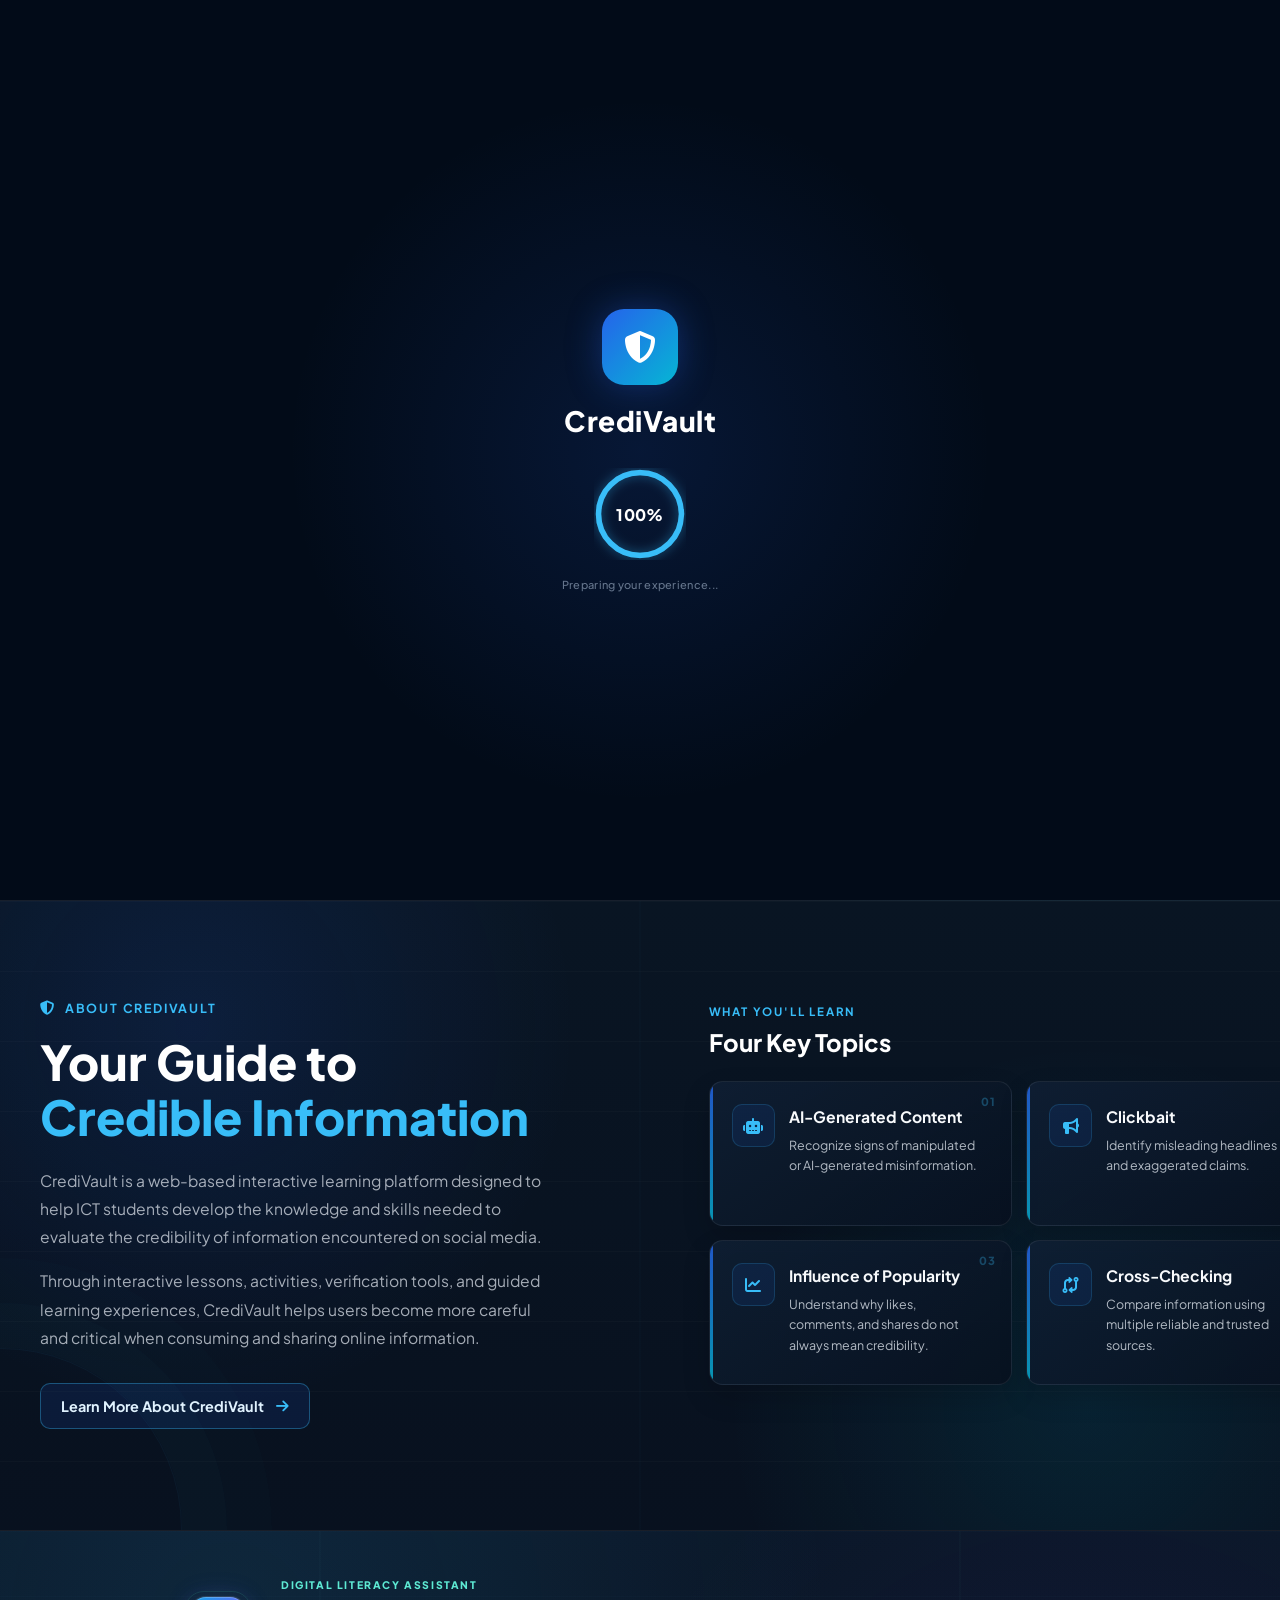
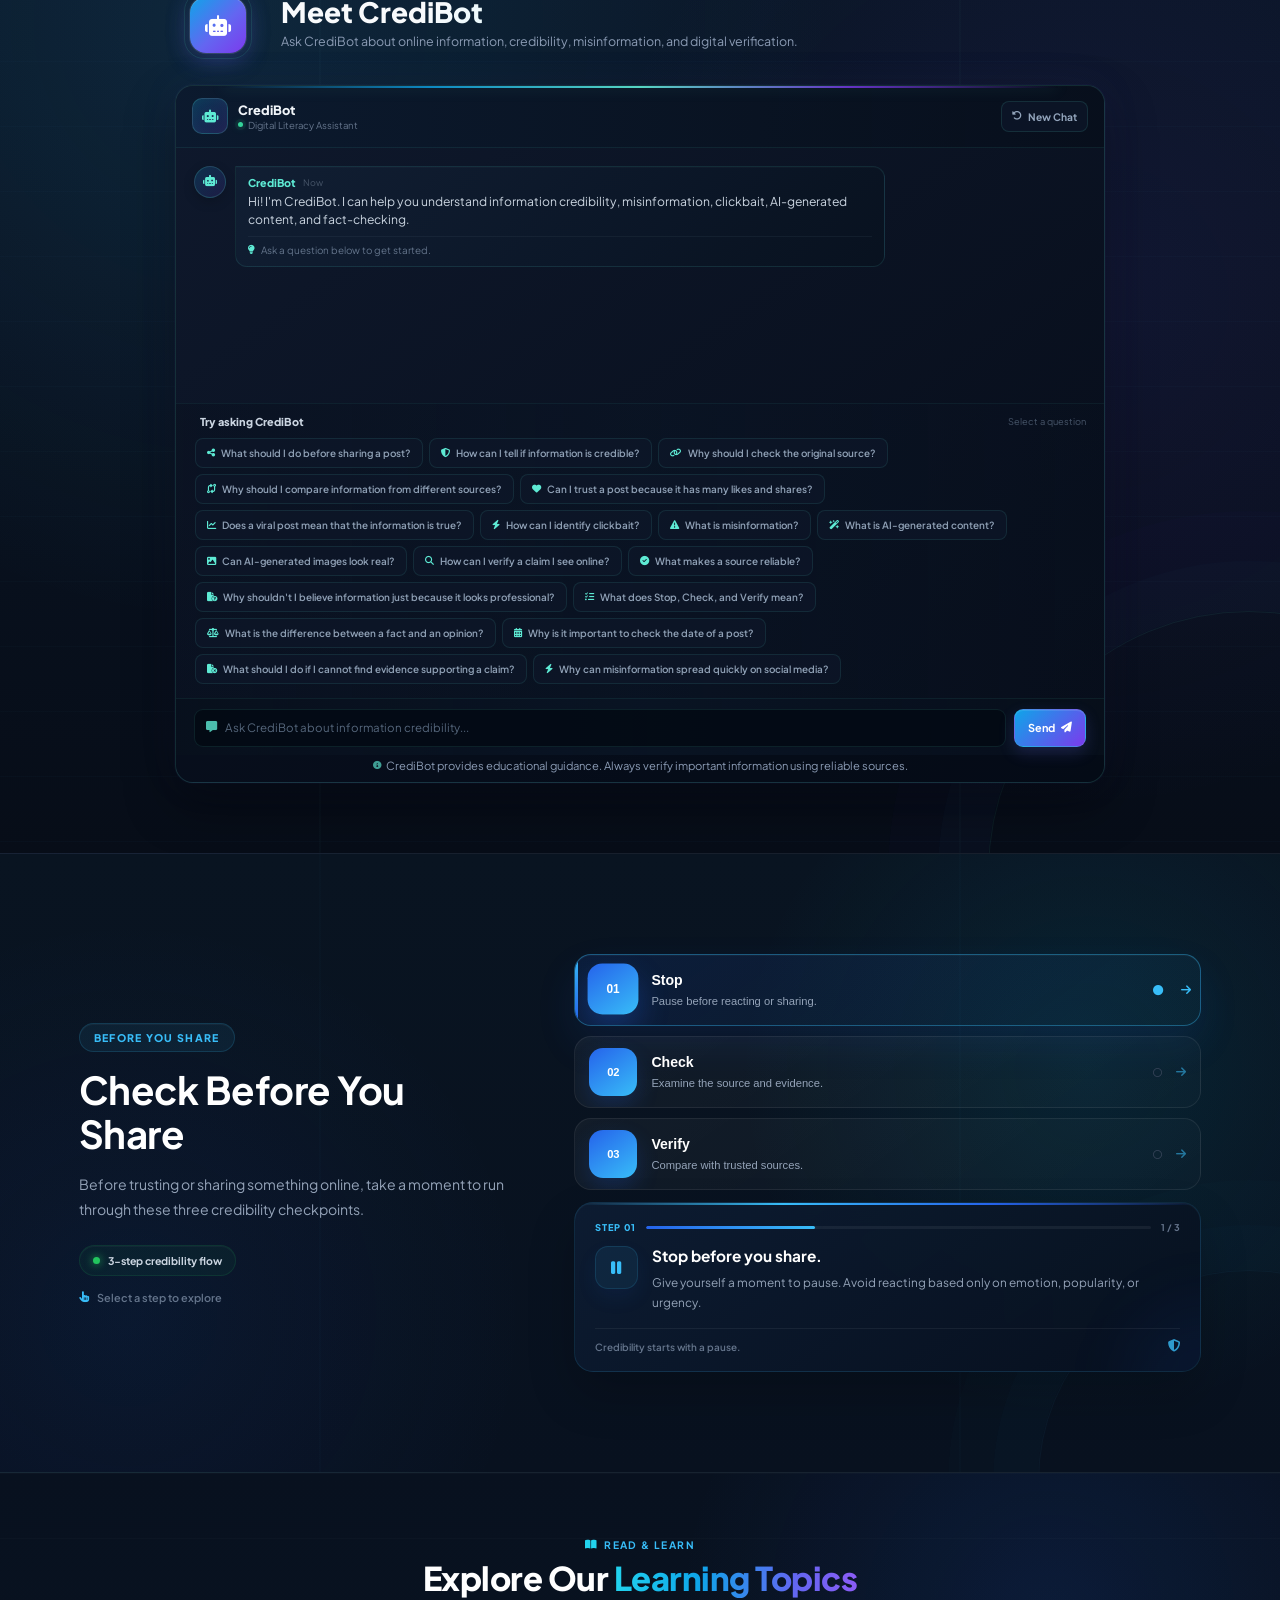
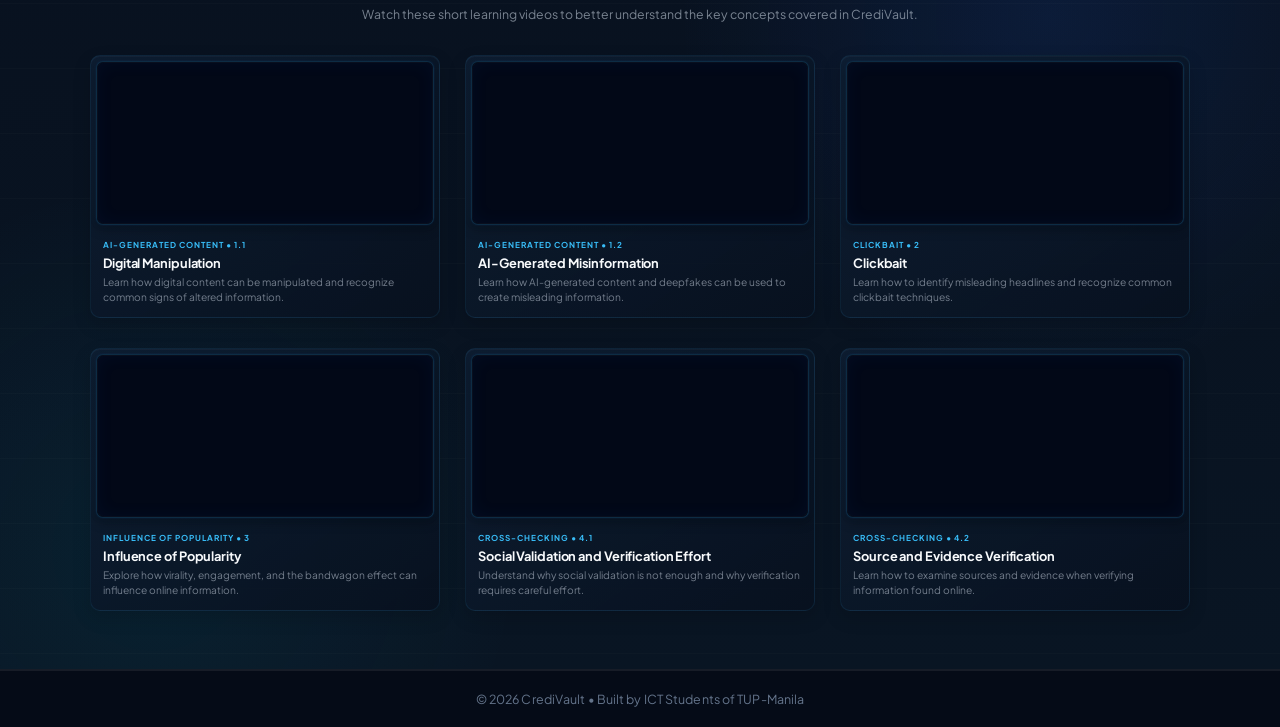
==== commit c1ff89c5: "res-mob" ====
--- a/index.html
+++ b/index.html
@@ -275,9 +275,124 @@
             </div>
 
             <!-- RIGHT -->
-
-
-        </div>
+             <!-- ==========================================================
+     HERO RIGHT VISUAL — CREDIVAULT
+     VISUAL ONLY
+========================================================== -->
+
+<div class="cv-hero-visual">
+
+    <!-- Ambient glow -->
+    <div class="cv-ambient-glow"></div>
+
+    <!-- Decorative waves -->
+    <div class="cv-wave cv-wave-one"></div>
+    <div class="cv-wave cv-wave-two"></div>
+    <div class="cv-wave cv-wave-three"></div>
+
+    <!-- Main visual -->
+    <div class="cv-orbit-system">
+
+        <!-- Outer orbit -->
+        <div class="cv-orbit cv-orbit-outer"></div>
+
+        <!-- Middle orbit -->
+        <div class="cv-orbit cv-orbit-middle"></div>
+
+        <!-- Inner orbit -->
+        <div class="cv-orbit cv-orbit-inner"></div>
+
+
+        <!-- Floating verification nodes -->
+        <div class="cv-node cv-node-one">
+            <i class="fa-solid fa-shield-halved"></i>
+        </div>
+
+        <div class="cv-node cv-node-two">
+            <i class="fa-solid fa-check"></i>
+        </div>
+
+        <div class="cv-node cv-node-three">
+            <i class="fa-solid fa-link"></i>
+        </div>
+
+        <div class="cv-node cv-node-four">
+            <i class="fa-solid fa-fingerprint"></i>
+        </div>
+
+
+        <!-- Central glass vault -->
+        <div class="cv-vault">
+
+            <div class="cv-vault-glow"></div>
+
+            <div class="cv-vault-ring cv-vault-ring-one"></div>
+            <div class="cv-vault-ring cv-vault-ring-two"></div>
+
+            <div class="cv-vault-core">
+
+                <div class="cv-core-symbol">
+                    <i class="fa-solid fa-shield-halved"></i>
+                </div>
+
+                <div class="cv-core-check">
+                    <i class="fa-solid fa-check"></i>
+                </div>
+
+            </div>
+
+        </div>
+
+
+        <!-- Connecting lines -->
+        <span class="cv-line cv-line-one"></span>
+        <span class="cv-line cv-line-two"></span>
+        <span class="cv-line cv-line-three"></span>
+        <span class="cv-line cv-line-four"></span>
+
+    </div>
+
+
+    <!-- Floating glass cards — visual only -->
+    <div class="cv-glass-card cv-card-one">
+        <div class="cv-mini-icon">
+            <i class="fa-solid fa-circle-check"></i>
+        </div>
+        <span></span>
+        <span></span>
+    </div>
+
+    <div class="cv-glass-card cv-card-two">
+        <div class="cv-mini-icon">
+            <i class="fa-solid fa-magnifying-glass"></i>
+        </div>
+        <span></span>
+        <span></span>
+        <span class="short"></span>
+    </div>
+
+    <div class="cv-glass-card cv-card-three">
+        <div class="cv-mini-icon">
+            <i class="fa-solid fa-database"></i>
+        </div>
+        <span></span>
+        <span class="short"></span>
+    </div>
+
+
+    <!-- Scanning beam -->
+    <div class="cv-scan-beam"></div>
+
+
+    <!-- Tiny particles -->
+    <div class="cv-particle cv-particle-one"></div>
+    <div class="cv-particle cv-particle-two"></div>
+    <div class="cv-particle cv-particle-three"></div>
+    <div class="cv-particle cv-particle-four"></div>
+    <div class="cv-particle cv-particle-five"></div>
+    <div class="cv-particle cv-particle-six"></div>
+
+</div>
 
 
     </section>
@@ -493,8 +608,8 @@
             </h2>
 
             <p>
-                A digital learning space for evaluating the credibility
-                of social media information.
+                A digital learning platform for evaluating the credibility
+                of social media news.
             </p>
 
         </div>
@@ -507,208 +622,213 @@
 
             <div class="about-info-block">
 
-                <div class="about-info-icon">
-                    <i class="fa-solid fa-shield-halved"></i>
-                </div>
-
-                <div class="about-info-text">
-
-                    <h3>
-                        What is CrediVault?
-                    </h3>
-
-                    <p>
-                        CrediVault is a web-based interactive learning
-                        platform focused on helping ICT students evaluate
-                        the credibility of information found on social media.
-                        It provides lessons, activities, and verification
-                        resources that encourage users to think critically
-                        before believing or sharing online information.
-                    </p>
-
-                </div>
-
-            </div>
-
-
-            <!-- PURPOSE -->
-
-            <div class="about-info-block">
-
-                <div class="about-info-icon">
-                    <i class="fa-solid fa-bullseye"></i>
-                </div>
-
-                <div class="about-info-text">
-
-                    <h3>
-                        What is its purpose?
-                    </h3>
-
-                    <p>
-                        CrediVault aims to strengthen users' ability to
-                        recognize misleading information, examine online
-                        content carefully, and verify claims using reliable
-                        sources before accepting or sharing them.
-                    </p>
-
-                </div>
-
-            </div>
-
-
-            <!-- WHAT IT OFFERS -->
-
-            <div class="about-info-block">
-
-                <div class="about-info-icon">
-                    <i class="fa-solid fa-layer-group"></i>
-                </div>
-
-                <div class="about-info-text">
-
-                    <h3>
-                        What does CrediVault offer?
-                    </h3>
-
-                    <ul class="about-feature-list">
-
-                        <li>
-                            <i class="fa-solid fa-circle-check"></i>
-                            Interactive learning lessons
-                        </li>
-
-                        <li>
-                            <i class="fa-solid fa-circle-check"></i>
-                            Interactive activities and challenges
-                        </li>
-
-                        <li>
-                            <i class="fa-solid fa-circle-check"></i>
-                            Fact-checking and verification resources
-                        </li>
-
-                        <li>
-                            <i class="fa-solid fa-circle-check"></i>
-                            CrediBot for guided questions
-                        </li>
-
-                        <li>
-                            <i class="fa-solid fa-circle-check"></i>
-                            Practical tips for evaluating social media information
-                        </li>
-
-                    </ul>
-
-                </div>
-
-            </div>
-
-
-            <!-- HOW TO USE -->
-
-            <div class="about-how-to">
-
-                <div class="about-how-header">
-
-                    <span>
-                        <i class="fa-solid fa-compass"></i>
-                        QUICK GUIDE
-                    </span>
-
-                    <h3>
-                        How to Use CrediVault
-                    </h3>
-
-                    <p>
-                        Follow these simple steps to make the most of
-                        the website.
-                    </p>
-
-                </div>
-
-
-                <div class="about-steps">
-
-                    <div class="about-step">
-
-                        <div class="about-step-number">
-                            01
+    <div class="about-info-icon">
+        <i class="fa-solid fa-shield-halved"></i>
+    </div>
+
+    <div class="about-info-text">
+
+        <h3>
+            What is CrediVault?
+        </h3>
+
+        <p>
+            CrediVault is a web-based interactive learning platform designed to enhance ICT students' 
+            ability to evaluate social media news. It provides learning materials, interactive activities,
+            verification resources, and guided tools that build the skills needed to critically examine 
+            information before accepting or sharing it.
+        </p>
+
+    </div>
+
+</div>
+
+
+<!-- PURPOSE -->
+
+<div class="about-info-block">
+
+    <div class="about-info-icon">
+        <i class="fa-solid fa-bullseye"></i>
+    </div>
+
+    <div class="about-info-text">
+
+        <h3>
+            What is its purpose?
+        </h3>
+
+        <p>
+            CrediVault aims to strengthen students' ability to recognize
+            and evaluate potentially misleading information online. It
+            encourages users to examine sources, consider available
+            evidence, compare information, and verify claims before
+            deciding whether information is credible enough to believe
+            or share.
+        </p>
+
+    </div>
+
+</div>
+
+
+<!-- WHAT IT OFFERS -->
+
+<div class="about-info-block">
+
+    <div class="about-info-icon">
+        <i class="fa-solid fa-layer-group"></i>
+    </div>
+
+    <div class="about-info-text">
+
+        <h3>
+            What does CrediVault offer?
+        </h3>
+
+        <ul class="about-feature-list">
+
+            <li>
+                <i class="fa-solid fa-circle-check"></i>
+                Learning content on social media information credibility
+            </li>
+
+            <li>
+                <i class="fa-solid fa-circle-check"></i>
+                Interactive activities for applying credibility-checking skills
+            </li>
+
+            <li>
+                <i class="fa-solid fa-circle-check"></i>
+                Lessons on AI-generated content, clickbait, popularity, and cross-checking
+            </li>
+
+            <li>
+                <i class="fa-solid fa-circle-check"></i>
+                Verification and fact-checking resources
+            </li>
+
+            <li>
+                <i class="fa-solid fa-circle-check"></i>
+                CrediBot for guided questions about online information and verification
+            </li>
+
+        </ul>
+
+    </div>
+
+</div>
+
+
+<!-- HOW TO USE -->
+
+<div class="about-how-to">
+
+    <div class="about-how-header">
+
+        <span>
+            <i class="fa-solid fa-compass"></i>
+            QUICK GUIDE
+        </span>
+
+        <h3>
+            How to Use CrediVault
+        </h3>
+
+        <p>
+            Explore the learning content, apply what you learn, and
+            practice checking information before trusting or sharing it.
+        </p>
+
+    </div>
+
+
+    <div class="about-steps">
+
+        <div class="about-step">
+
+            <div class="about-step-number">
+                01
+            </div>
+
+            <div>
+                <h4>
+                    Explore the Learning Topics
+                </h4>
+
+                <p>
+                    Start with the learning topics and explore how
+                    AI-generated content, clickbait, popularity, and
+                    cross-checking can affect the credibility of
+                    information online.
+                </p>
+            </div>
+
+        </div>
+
+
+        <div class="about-step">
+
+            <div class="about-step-number">
+                02
+            </div>
+
+            <div>
+                <h4>
+                    Watch and Learn
+                </h4>
+
+                <p>
+                    Review the learning videos and explanations to build
+                    a better understanding of how to recognize and
+                    evaluate potentially misleading information.
+                </p>
+            </div>
+
+        </div>
+
+
+        <div class="about-step">
+
+            <div class="about-step-number">
+                03
+            </div>
+
+            <div>
+                <h4>
+                    Try the Activities
+                </h4>
+
+                <p>
+                    Apply the concepts you learned through interactive
+                    activities designed to help you practice evaluating
+                    online information and credibility cues.
+                </p>
+            </div>
+
+        </div>
+
+
+        <div class="about-step">
+
+            <div class="about-step-number">
+                04
+            </div>
+
+            <div>
+                <h4>
+                    Stop, Check, and Verify
+                </h4>
+
+                <p>
+                    Before believing or sharing information, pause,
+                    examine the source and evidence, and compare the
+                    claim with trusted sources.
+                </p>
                         </div>
 
-                        <div>
-                            <h4>
-                                Explore the Lessons
-                            </h4>
-
-                            <p>
-                                Start with the learning topics and explore
-                                the lessons about evaluating information.
-                            </p>
-                        </div>
-
                     </div>
 
-
-                    <div class="about-step">
-
-                        <div class="about-step-number">
-                            02
-                        </div>
-
-                        <div>
-                            <h4>
-                                Try the Activities
-                            </h4>
-
-                            <p>
-                                Apply what you learned through interactive
-                                activities and verification challenges.
-                            </p>
-                        </div>
-
-                    </div>
-
-
-                    <div class="about-step">
-
-                        <div class="about-step-number">
-                            03
-                        </div>
-
-                        <div>
-                            <h4>
-                                Use the Verification Resources
-                            </h4>
-
-                            <p>
-                                Check information using reliable sources
-                                and fact-checking tools.
-                            </p>
-                        </div>
-
-                    </div>
-
-
-                    <div class="about-step">
-
-                        <div class="about-step-number">
-                            04
-                        </div>
-
-                        <div>
-                            <h4>
-                                Check Before You Share
-                            </h4>
-
-                            <p>
-                                Apply what you learned before believing,
-                                posting, or sharing information online.
-                            </p>
-                        </div>
-
-                    </div>
-
                 </div>
 
             </div>
@@ -720,185 +840,6 @@
 </div>
 
 
-<!-- ==========================================================
-     HOW TO USE CREDIVAULT
-========================================================== -->
-
-<section class="tutorial-section" id="tutorial">
-
-    <div class="tutorial-container">
-
-        <div class="tutorial-header">
-
-            <span class="tutorial-eyebrow">
-                <i class="fa-solid fa-circle-play"></i>
-                WEBSITE TUTORIAL
-            </span>
-
-            <h2>
-                How to Use <span>CrediVault</span>
-            </h2>
-
-            <p>
-                Watch these short tutorials to learn how to navigate
-                CrediVault and use its learning features effectively.
-            </p>
-
-        </div>
-
-
-        <div class="tutorial-grid">
-
-
-            <!-- VIDEO 01 -->
-
-            <article class="tutorial-card">
-
-                <div class="tutorial-video">
-
-                    <iframe
-                        src="https://www.youtube.com/embed/YOUR_VIDEO_ID_1"
-                        title="Getting Started with CrediVault"
-                        frameborder="0"
-                        allow="accelerometer; autoplay; clipboard-write; encrypted-media; gyroscope; picture-in-picture; web-share"
-                        allowfullscreen>
-                    </iframe>
-
-                </div>
-
-                <div class="tutorial-card-content">
-
-                    <span class="tutorial-number">
-                        TUTORIAL 01
-                    </span>
-
-                    <h3>
-                        Getting Started with CrediVault
-                    </h3>
-
-                    <p>
-                        Learn how to navigate the website and understand
-                        the main features available in CrediVault.
-                    </p>
-
-                </div>
-
-            </article>
-
-
-            <!-- VIDEO 02 -->
-
-            <article class="tutorial-card">
-
-                <div class="tutorial-video">
-
-                    <iframe
-                        src="https://www.youtube.com/embed/YOUR_VIDEO_ID_2"
-                        title="How to Use Read and Learn"
-                        frameborder="0"
-                        allow="accelerometer; autoplay; clipboard-write; encrypted-media; gyroscope; picture-in-picture; web-share"
-                        allowfullscreen>
-                    </iframe>
-
-                </div>
-
-                <div class="tutorial-card-content">
-
-                    <span class="tutorial-number">
-                        TUTORIAL 02
-                    </span>
-
-                    <h3>
-                        How to Use Read &amp; Learn
-                    </h3>
-
-                    <p>
-                        Learn how to explore the lessons and understand
-                        the information presented in each topic.
-                    </p>
-
-                </div>
-
-            </article>
-
-
-            <!-- VIDEO 03 -->
-
-            <article class="tutorial-card">
-
-                <div class="tutorial-video">
-
-                    <iframe
-                        src="https://www.youtube.com/embed/YOUR_VIDEO_ID_3"
-                        title="How to Use Interactive Activities"
-                        frameborder="0"
-                        allow="accelerometer; autoplay; clipboard-write; encrypted-media; gyroscope; picture-in-picture; web-share"
-                        allowfullscreen>
-                    </iframe>
-
-                </div>
-
-                <div class="tutorial-card-content">
-
-                    <span class="tutorial-number">
-                        TUTORIAL 03
-                    </span>
-
-                    <h3>
-                        How to Use Interactive Activities
-                    </h3>
-
-                    <p>
-                        Discover how to answer the interactive activities
-                        and use the feedback provided by the website.
-                    </p>
-
-                </div>
-
-            </article>
-
-
-            <!-- VIDEO 04 -->
-
-            <article class="tutorial-card">
-
-                <div class="tutorial-video">
-
-                    <iframe
-                        src="https://www.youtube.com/embed/YOUR_VIDEO_ID_4"
-                        title="How to Use CrediBot"
-                        frameborder="0"
-                        allow="accelerometer; autoplay; clipboard-write; encrypted-media; gyroscope; picture-in-picture; web-share"
-                        allowfullscreen>
-                    </iframe>
-
-                </div>
-
-                <div class="tutorial-card-content">
-
-                    <span class="tutorial-number">
-                        TUTORIAL 04
-                    </span>
-
-                    <h3>
-                        How to Use CrediBot
-                    </h3>
-
-                    <p>
-                        Learn how CrediBot can help guide you through
-                        common questions about information credibility.
-                    </p>
-
-                </div>
-
-            </article>
-
-
-        </div>
-
-    </div>
-
-</section>
 
 
 
@@ -1764,6 +1705,274 @@
 
 </section>
 
+<!-- ==========================================================
+     READ & LEARN — LEARNING TOPICS
+========================================================== -->
+
+<section class="read-learn-videos-section" id="read-learn-videos">
+
+    <div class="read-learn-videos-container">
+
+        <!-- SECTION HEADER -->
+
+        <div class="read-learn-videos-header">
+
+            <span class="read-learn-eyebrow">
+                <i class="fa-solid fa-book-open"></i>
+                READ &amp; LEARN
+            </span>
+
+            <h2>
+                Explore Our <span>Learning Topics</span>
+            </h2>
+
+            <p>
+                Watch these short learning videos to better understand
+                the key concepts covered in CrediVault.
+            </p>
+
+        </div>
+
+
+        <!-- VIDEO GRID -->
+
+        <div class="read-learn-video-grid">
+
+
+            <!-- ==================================================
+                 TOPIC 01 — AI-GENERATED CONTENT
+            ================================================== -->
+
+            <!-- VIDEO 01 — DIGITAL MANIPULATION -->
+
+            <article class="read-learn-video-card">
+
+                <div class="read-learn-video">
+
+                    <iframe
+                        src="https://www.youtube.com/embed/bBOJJlP68qo"
+                        title="Digital Manipulation"
+                        frameborder="0"
+                        allow="accelerometer; autoplay; clipboard-write; encrypted-media; gyroscope; picture-in-picture; web-share"
+                        allowfullscreen>
+                    </iframe>
+
+                </div>
+
+                <div class="read-learn-video-content">
+
+                    <span class="read-learn-video-number">
+                        AI-GENERATED CONTENT • 1.1
+                    </span>
+
+                    <h3>
+                        Digital Manipulation
+                    </h3>
+
+                    <p>
+                        Learn how digital content can be manipulated
+                        and recognize common signs of altered information.
+                    </p>
+
+                </div>
+
+            </article>
+
+
+            <!-- VIDEO 02 — AI-GENERATED MISINFORMATION -->
+
+            <article class="read-learn-video-card">
+
+                <div class="read-learn-video">
+
+                    <iframe
+                        src="https://www.youtube.com/embed/PpvQzrsTplk"
+                        title="AI-Generated Misinformation"
+                        frameborder="0"
+                        allow="accelerometer; autoplay; clipboard-write; encrypted-media; gyroscope; picture-in-picture; web-share"
+                        allowfullscreen>
+                    </iframe>
+
+                </div>
+
+                <div class="read-learn-video-content">
+
+                    <span class="read-learn-video-number">
+                        AI-GENERATED CONTENT • 1.2
+                    </span>
+
+                    <h3>
+                        AI-Generated Misinformation
+                    </h3>
+
+                    <p>
+                        Learn how AI-generated content and deepfakes
+                        can be used to create misleading information.
+                    </p>
+
+                </div>
+
+            </article>
+
+
+            <!-- ==================================================
+                 TOPIC 02 — CLICKBAIT
+            ================================================== -->
+
+            <article class="read-learn-video-card">
+
+                <div class="read-learn-video">
+
+                    <iframe
+                        src="https://www.youtube.com/embed/8IzfzoZsa-Q"
+                        title="Clickbait"
+                        frameborder="0"
+                        allow="accelerometer; autoplay; clipboard-write; encrypted-media; gyroscope; picture-in-picture; web-share"
+                        allowfullscreen>
+                    </iframe>
+
+                </div>
+
+                <div class="read-learn-video-content">
+
+                    <span class="read-learn-video-number">
+                        CLICKBAIT • 2
+                    </span>
+
+                    <h3>
+                        Clickbait
+                    </h3>
+
+                    <p>
+                        Learn how to identify misleading headlines
+                        and recognize common clickbait techniques.
+                    </p>
+
+                </div>
+
+            </article>
+
+
+            <!-- ==================================================
+                 TOPIC 03 — INFLUENCE OF POPULARITY
+            ================================================== -->
+
+            <article class="read-learn-video-card">
+
+                <div class="read-learn-video">
+
+                    <iframe
+                        src="https://www.youtube.com/embed/KL-Js6bq6uU"
+                        title="Influence of Popularity"
+                        frameborder="0"
+                        allow="accelerometer; autoplay; clipboard-write; encrypted-media; gyroscope; picture-in-picture; web-share"
+                        allowfullscreen>
+                    </iframe>
+
+                </div>
+
+                <div class="read-learn-video-content">
+
+                    <span class="read-learn-video-number">
+                        INFLUENCE OF POPULARITY • 3
+                    </span>
+
+                    <h3>
+                        Influence of Popularity
+                    </h3>
+
+                    <p>
+                        Explore how virality, engagement, and the
+                        bandwagon effect can influence online information.
+                    </p>
+
+                </div>
+
+            </article>
+
+
+            <!-- ==================================================
+                 TOPIC 04 — CROSS-CHECKING
+            ================================================== -->
+
+            <!-- VIDEO 04 — SOCIAL VALIDATION AND VERIFICATION EFFORT -->
+
+            <article class="read-learn-video-card">
+
+                <div class="read-learn-video">
+
+                    <iframe
+                        src="https://www.youtube.com/embed/CrSXbhTQSf4"
+                        title="Social Validation and Verification Effort"
+                        frameborder="0"
+                        allow="accelerometer; autoplay; clipboard-write; encrypted-media; gyroscope; picture-in-picture; web-share"
+                        allowfullscreen>
+                    </iframe>
+
+                </div>
+
+                <div class="read-learn-video-content">
+
+                    <span class="read-learn-video-number">
+                        CROSS-CHECKING • 4.1
+                    </span>
+
+                    <h3>
+                        Social Validation and Verification Effort
+                    </h3>
+
+                    <p>
+                        Understand why social validation is not enough
+                        and why verification requires careful effort.
+                    </p>
+
+                </div>
+
+            </article>
+
+
+            <!-- VIDEO 05 — SOURCE AND EVIDENCE VERIFICATION -->
+
+            <article class="read-learn-video-card">
+
+                <div class="read-learn-video">
+
+                    <iframe
+                        src="https://www.youtube.com/embed/yBU2sDlUbp8"
+                        title="Source and Evidence Verification"
+                        frameborder="0"
+                        allow="accelerometer; autoplay; clipboard-write; encrypted-media; gyroscope; picture-in-picture; web-share"
+                        allowfullscreen>
+                    </iframe>
+
+                </div>
+
+                <div class="read-learn-video-content">
+
+                    <span class="read-learn-video-number">
+                        CROSS-CHECKING • 4.2
+                    </span>
+
+                    <h3>
+                        Source and Evidence Verification
+                    </h3>
+
+                    <p>
+                        Learn how to examine sources and evidence
+                        when verifying information found online.
+                    </p>
+
+                </div>
+
+            </article>
+
+
+        </div>
+
+    </div>
+
+</section>
+
     <!-- ========================================= -->
     <!-- FOOTER -->
     <!-- ========================================= -->
--- a/style.css
+++ b/style.css
@@ -978,9 +978,10 @@
 
     max-width: 680px;
 
-    margin: 0;
+    margin: -50px 0 0 0;
 
     text-align: left;
+
 
 }
 
@@ -1232,23 +1233,52 @@
 .hero-buttons .primary-btn:hover,
 .hero-buttons a:first-child:hover {
 
-    transform: translateY(-3px);
+    transform: translateY(-4px) scale(1.02);
+
+    color: #ffffff;
+
+    background:
+        linear-gradient(
+            110deg,
+            #22d3ee 0%,
+            #0ea5e9 30%,
+            #2563eb 62%,
+            #8b5cf6 100%
+        );
+
+    border-color: rgba(43, 117, 152, 0.65);
 
     box-shadow:
 
-        0 0 40px rgba(14,165,233,.55),
-        0 18px 38px rgba(37,99,235,.48),
-        0 0 35px rgba(6,182,212,.20),
-        inset 0 1px 0 rgba(255,255,255,.40);
-
-}
-
+        0 0 18px rgba(34,211,238,.55),
+        0 0 42px rgba(37,99,235,.55),
+        0 16px 38px rgba(37,99,235,.45),
+        0 0 65px rgba(124,58,237,.25),
+
+        inset 0 1px 0 rgba(255,255,255,.55),
+        inset 0 -2px 8px rgba(37,99,235,.18);
+
+}
+
+
+/* Shimmer effect kapag hover */
 
 .hero-buttons .primary-btn:hover::before,
 .hero-buttons a:first-child:hover::before {
 
     left: 125%;
-
+}
+
+
+/* Icon + text stays bright */
+
+.hero-buttons .primary-btn:hover i,
+.hero-buttons a:first-child:hover i {
+
+    color: #ffffff;
+
+    filter:
+        drop-shadow(0 0 8px rgba(255,255,255,.75));
 }
 
 
@@ -1564,6 +1594,1434 @@
 .hero-visual {
     opacity: 1;
 
+}
+
+/* ==========================================================
+   CREDIVAULT HERO — RIGHT VISUAL
+   PREMIUM BRAND-ALIGNED VERIFICATION VISUAL
+========================================================== */
+
+.cv-hero-visual {
+    position: relative;
+    width: 100%;
+    height: 620px;
+
+    display: flex;
+    align-items: center;
+    justify-content: center;
+
+    isolation: isolate;
+    perspective: 1200px;
+
+    transform: translateX(40px);
+
+    overflow: visible;
+}
+
+
+/* ==========================================================
+   AMBIENT GLOW
+========================================================== */
+
+.cv-ambient-glow {
+    position: absolute;
+
+    width: 540px;
+    height: 540px;
+
+    border-radius: 50%;
+
+    background:
+        radial-gradient(
+            circle at center,
+            rgba(14,165,233,.24) 0%,
+            rgba(37,99,235,.16) 28%,
+            rgba(99,102,241,.09) 48%,
+            transparent 72%
+        );
+
+    filter: blur(18px);
+
+    opacity: .9;
+
+    pointer-events: none;
+
+    animation: cvGlowPulse 5s ease-in-out infinite;
+}
+
+
+/* ==========================================================
+   SUBTLE BRAND HALO
+========================================================== */
+
+.cv-hero-visual::before {
+    content: "";
+
+    position: absolute;
+
+    width: 330px;
+    height: 330px;
+
+    border-radius: 50%;
+
+    background:
+        radial-gradient(
+            circle,
+            rgba(56,189,248,.13),
+            rgba(37,99,235,.05) 42%,
+            transparent 72%
+        );
+
+    filter: blur(25px);
+
+    z-index: 0;
+
+    pointer-events: none;
+}
+
+
+/* ==========================================================
+   DECORATIVE WAVES
+========================================================== */
+
+.cv-wave {
+    position: absolute;
+
+    border: 1px solid rgba(56,189,248,.10);
+
+    border-radius: 50%;
+
+    transform: rotate(-18deg);
+
+    pointer-events: none;
+
+    opacity: .8;
+}
+
+.cv-wave-one {
+    width: 760px;
+    height: 270px;
+
+    top: 95px;
+    left: -70px;
+
+    box-shadow:
+        0 0 35px rgba(37,99,235,.06);
+}
+
+.cv-wave-two {
+    width: 690px;
+    height: 220px;
+
+    top: 145px;
+    left: -35px;
+
+    border-color: rgba(34,211,238,.09);
+}
+
+.cv-wave-three {
+    width: 620px;
+    height: 180px;
+
+    top: 185px;
+    left: 5px;
+
+    border-color: rgba(99,102,241,.08);
+}
+
+
+/* ==========================================================
+   ORBIT SYSTEM
+========================================================== */
+
+.cv-orbit-system {
+    position: relative;
+
+    width: 470px;
+    height: 470px;
+
+    display: flex;
+    align-items: center;
+    justify-content: center;
+
+    transform-style: preserve-3d;
+
+    z-index: 3;
+
+    transition:
+        transform .25s ease-out;
+}
+
+
+/* ==========================================================
+   ORBITS
+========================================================== */
+
+.cv-orbit {
+    position: absolute;
+
+    border-radius: 50%;
+
+    pointer-events: none;
+}
+
+
+/* OUTER */
+
+.cv-orbit-outer {
+    width: 440px;
+    height: 440px;
+
+    border: 1px solid rgba(56,189,248,.075);
+
+    box-shadow:
+        inset 0 0 35px rgba(37,99,235,.025),
+        0 0 35px rgba(37,99,235,.025);
+
+    transform:
+        rotateX(66deg)
+        rotateZ(-18deg);
+
+    animation:
+        cvOrbitOuter 18s linear infinite;
+}
+
+
+/* MIDDLE */
+
+.cv-orbit-middle {
+    width: 355px;
+    height: 355px;
+
+    border: 1px solid rgba(99,102,241,.09);
+
+    transform:
+        rotateX(66deg)
+        rotateZ(35deg);
+
+    animation:
+        cvOrbitMiddle 13s linear infinite reverse;
+}
+
+
+/* INNER */
+
+.cv-orbit-inner {
+    width: 270px;
+    height: 270px;
+
+    border: 1px solid rgba(34,211,238,.11);
+
+    transform:
+        rotateX(66deg)
+        rotateZ(-50deg);
+
+    animation:
+        cvOrbitInner 9s linear infinite;
+}
+
+
+/* ==========================================================
+   CENTRAL VAULT
+   BRAND LOGO INSPIRED
+========================================================== */
+
+.cv-vault {
+    position: relative;
+
+    width: 205px;
+    height: 205px;
+
+    display: flex;
+    align-items: center;
+    justify-content: center;
+
+    /*
+       Rounded square instead of circle
+       to match the CrediVault logo.
+    */
+    border-radius: 34px;
+
+    background:
+        radial-gradient(
+            circle at 28% 18%,
+            rgba(255,255,255,.32) 0%,
+            rgba(255,255,255,.08) 16%,
+            transparent 38%
+        ),
+        linear-gradient(
+            145deg,
+            #22b8f0 0%,
+            #149be4 35%,
+            #2563eb 68%,
+            #4f46e5 100%
+        );
+
+    border: 1px solid rgba(125,211,252,.72);
+
+    box-shadow:
+        0 30px 70px rgba(0,0,0,.42),
+
+        /* cyan aura */
+        0 0 28px rgba(34,211,238,.34),
+        0 0 65px rgba(37,99,235,.28),
+        0 0 110px rgba(37,99,235,.12),
+
+        /* glass edge */
+        inset 0 2px 0 rgba(255,255,255,.40),
+        inset 2px 0 0 rgba(255,255,255,.12),
+
+        /* deep lower edge */
+        inset 0 -22px 38px rgba(7,45,120,.24);
+
+    backdrop-filter: blur(18px);
+
+    overflow: visible;
+
+    z-index: 5;
+
+    animation:
+        cvVaultFloat 5s ease-in-out infinite;
+}
+
+
+/* ==========================================================
+   PREMIUM LOGO GLOSS
+========================================================== */
+
+.cv-vault::before {
+    content: "";
+
+    position: absolute;
+
+    inset: 1px;
+
+    border-radius: 33px;
+
+    background:
+        linear-gradient(
+            125deg,
+            rgba(255,255,255,.38) 0%,
+            rgba(255,255,255,.10) 22%,
+            transparent 43%
+        );
+
+    pointer-events: none;
+
+    z-index: 1;
+}
+
+
+/* ==========================================================
+   PREMIUM LIGHT EDGE
+========================================================== */
+
+.cv-vault::after {
+    content: "";
+
+    position: absolute;
+
+    inset: -1px;
+
+    border-radius: 35px;
+
+    border: 1px solid rgba(125,211,252,.25);
+
+    box-shadow:
+        0 0 18px rgba(34,211,238,.22),
+        inset 0 0 18px rgba(255,255,255,.08);
+
+    pointer-events: none;
+
+    z-index: 2;
+}
+
+
+/* ==========================================================
+   VAULT GLOW
+========================================================== */
+
+.cv-vault-glow {
+    position: absolute;
+
+    inset: -42px;
+
+    border-radius: 50%;
+
+    background:
+        radial-gradient(
+            circle,
+            rgba(34,211,238,.25) 0%,
+            rgba(37,99,235,.18) 30%,
+            rgba(99,102,241,.08) 48%,
+            transparent 70%
+        );
+
+    filter: blur(22px);
+
+    z-index: -2;
+
+    animation:
+        cvCoreGlow 3.5s ease-in-out infinite;
+}
+
+
+/* ==========================================================
+   VAULT INNER HALO
+========================================================== */
+
+.cv-vault-ring {
+    position: absolute;
+
+    border-radius: 50%;
+
+    pointer-events: none;
+}
+
+.cv-vault-ring-one {
+    inset: 16px;
+
+    border:
+        1px solid rgba(255,255,255,.10);
+
+    box-shadow:
+        inset 0 0 22px rgba(255,255,255,.04);
+
+    animation:
+        cvRingSpin 12s linear infinite;
+}
+
+.cv-vault-ring-two {
+    inset: 30px;
+
+    border:
+        1px solid rgba(103,232,249,.10);
+
+    animation:
+        cvRingSpin 8s linear infinite reverse;
+}
+
+
+/* ==========================================================
+   CENTRAL CORE
+   LARGER + BRAND ALIGNED
+========================================================== */
+
+.cv-vault-core {
+    position: relative;
+
+    width: 148px;
+    height: 148px;
+
+    display: flex;
+    align-items: center;
+    justify-content: center;
+
+    /*
+       Slightly rounded square
+       matching the actual brand mark.
+    */
+    border-radius: 31px;
+
+    background:
+        radial-gradient(
+            circle at 30% 20%,
+            rgba(255,255,255,.22),
+            transparent 34%
+        ),
+        linear-gradient(
+            145deg,
+            rgba(30,64,175,.72),
+            rgba(8,47,73,.52)
+        );
+
+    border:
+        1px solid rgba(255,255,255,.24);
+
+    box-shadow:
+        0 18px 38px rgba(0,0,0,.30),
+
+        0 0 28px rgba(34,211,238,.18),
+
+        inset 0 2px 0 rgba(255,255,255,.18),
+
+        inset 0 -14px 24px rgba(7,30,80,.25);
+
+    /*
+       Removed the aggressive 45deg diamond.
+       This makes it look much closer to the logo.
+    */
+    transform: none;
+
+    overflow: visible;
+
+    z-index: 4;
+
+    animation:
+        cvCoreFloat 4s ease-in-out infinite;
+}
+
+
+/* ==========================================================
+   CORE GLOSS
+========================================================== */
+
+.cv-vault-core::before {
+    content: "";
+
+    position: absolute;
+
+    inset: 1px;
+
+    border-radius: 30px;
+
+    background:
+        linear-gradient(
+            125deg,
+            rgba(255,255,255,.22),
+            transparent 38%
+        );
+
+    pointer-events: none;
+}
+
+
+/* ==========================================================
+   CORE SYMBOL
+   BIGGER CENTER ICON
+========================================================== */
+
+.cv-core-symbol {
+    width: 104px;
+    height: 104px;
+
+    display: flex;
+    align-items: center;
+    justify-content: center;
+
+    border-radius: 28px;
+
+    background:
+        radial-gradient(
+            circle at 30% 20%,
+            rgba(255,255,255,.20),
+            transparent 35%
+        ),
+        linear-gradient(
+            145deg,
+            rgba(8,47,73,.82),
+            rgba(15,23,42,.88)
+        );
+
+    border:
+        1px solid rgba(103,232,249,.38);
+
+    box-shadow:
+        0 12px 28px rgba(0,0,0,.26),
+
+        0 0 24px rgba(34,211,238,.16),
+
+        0 0 45px rgba(37,99,235,.12),
+
+        inset 0 2px 0 rgba(255,255,255,.14);
+
+    transform: none;
+
+    position: relative;
+
+    overflow: hidden;
+}
+
+
+/* ==========================================================
+   CORE SYMBOL GLASS REFLECTION
+========================================================== */
+
+.cv-core-symbol::before {
+    content: "";
+
+    position: absolute;
+
+    width: 120px;
+    height: 50px;
+
+    top: -20px;
+    left: -15px;
+
+    background:
+        linear-gradient(
+            90deg,
+            transparent,
+            rgba(255,255,255,.20),
+            transparent
+        );
+
+    transform: rotate(-18deg);
+
+    filter: blur(2px);
+
+    pointer-events: none;
+}
+
+
+/* ==========================================================
+   CENTER ICON
+========================================================== */
+
+.cv-core-symbol i {
+    position: relative;
+
+    font-size: 3.15rem;
+
+    line-height: 1;
+
+    color: #ffffff;
+
+    font-weight: 900;
+
+    filter:
+        drop-shadow(0 2px 4px rgba(0,0,0,.20))
+        drop-shadow(0 0 8px rgba(255,255,255,.55))
+        drop-shadow(0 0 20px rgba(34,211,238,.45));
+
+    z-index: 2;
+
+    animation:
+        cvIconGlow 3s ease-in-out infinite;
+}
+
+
+/* ==========================================================
+   CHECK BADGE
+========================================================== */
+
+.cv-core-check {
+    position: absolute;
+
+    right: -17px;
+    bottom: -17px;
+
+    width: 48px;
+    height: 48px;
+
+    display: flex;
+    align-items: center;
+    justify-content: center;
+
+    border-radius: 50%;
+
+    background:
+        linear-gradient(
+            145deg,
+            #22d3ee 0%,
+            #0ea5e9 42%,
+            #2563eb 100%
+        );
+
+    border:
+        3px solid rgba(7,18,35,.95);
+
+    box-shadow:
+        0 8px 22px rgba(0,0,0,.35),
+        0 0 20px rgba(34,211,238,.32),
+        0 0 35px rgba(37,99,235,.22),
+        inset 0 2px 4px rgba(255,255,255,.35);
+
+    transform: none;
+
+    z-index: 10;
+
+    animation:
+        cvCheckFloat 3s ease-in-out infinite;
+}
+
+
+.cv-core-check i {
+    color: #fff;
+
+    font-size: 1rem;
+
+    font-weight: 900;
+
+    filter:
+        drop-shadow(0 1px 3px rgba(0,0,0,.25));
+}
+
+
+/* ==========================================================
+   FLOATING NODES
+========================================================== */
+
+.cv-node {
+    position: absolute;
+
+    width: 48px;
+    height: 48px;
+
+    display: flex;
+    align-items: center;
+    justify-content: center;
+
+    border-radius: 15px;
+
+    background:
+        linear-gradient(
+            145deg,
+            rgba(18,40,67,.90),
+            rgba(8,19,36,.94)
+        );
+
+    border:
+        1px solid rgba(56,189,248,.20);
+
+    box-shadow:
+        0 12px 25px rgba(0,0,0,.28),
+        0 0 20px rgba(37,99,235,.08),
+        inset 0 1px 0 rgba(255,255,255,.09);
+
+    backdrop-filter: blur(14px);
+
+    z-index: 7;
+
+    transition:
+        transform .3s ease,
+        border-color .3s ease,
+        box-shadow .3s ease;
+}
+
+
+.cv-node i {
+    color: #67e8f9;
+
+    font-size: 1rem;
+
+    filter:
+        drop-shadow(0 0 8px rgba(34,211,238,.40));
+}
+
+
+.cv-node:hover {
+    border-color:
+        rgba(103,232,249,.48);
+
+    box-shadow:
+        0 15px 30px rgba(0,0,0,.32),
+        0 0 28px rgba(34,211,238,.16),
+        inset 0 1px 0 rgba(255,255,255,.12);
+
+    transform:
+        translateY(-4px)
+        scale(1.04);
+}
+
+
+/* ==========================================================
+   NODE POSITIONS
+========================================================== */
+
+.cv-node-one {
+    top: 45px;
+    left: 86px;
+
+    animation:
+        cvNodeFloatOne 4.5s ease-in-out infinite;
+}
+
+.cv-node-two {
+    top: 80px;
+    right: 52px;
+
+    animation:
+        cvNodeFloatTwo 5s ease-in-out infinite;
+}
+
+.cv-node-three {
+    bottom: 58px;
+    right: 68px;
+
+    animation:
+        cvNodeFloatThree 4.2s ease-in-out infinite;
+}
+
+.cv-node-four {
+    bottom: 42px;
+    left: 72px;
+
+    animation:
+        cvNodeFloatFour 5.3s ease-in-out infinite;
+}
+
+
+/* ==========================================================
+   CONNECTING LINES
+========================================================== */
+
+.cv-line {
+    position: absolute;
+
+    height: 1px;
+
+    background:
+        linear-gradient(
+            90deg,
+            transparent,
+            rgba(56,189,248,.28),
+            rgba(103,232,249,.42),
+            transparent
+        );
+
+    transform-origin: left center;
+
+    opacity: .45;
+
+    z-index: 2;
+
+    box-shadow:
+        0 0 7px rgba(34,211,238,.16);
+}
+
+
+.cv-line-one {
+    width: 145px;
+
+    top: 105px;
+    left: 120px;
+
+    transform: rotate(30deg);
+}
+
+.cv-line-two {
+    width: 135px;
+
+    top: 125px;
+    right: 110px;
+
+    transform: rotate(148deg);
+}
+
+.cv-line-three {
+    width: 135px;
+
+    bottom: 120px;
+    right: 110px;
+
+    transform: rotate(212deg);
+}
+
+.cv-line-four {
+    width: 140px;
+
+    bottom: 105px;
+    left: 115px;
+
+    transform: rotate(-32deg);
+}
+
+
+/* ==========================================================
+   GLASS DATA CARDS
+========================================================== */
+
+.cv-glass-card {
+    position: absolute;
+
+    width: 125px;
+    min-height: 62px;
+
+    padding: 12px;
+
+    display: flex;
+    flex-direction: column;
+    justify-content: center;
+    gap: 5px;
+
+    border-radius: 14px;
+
+    background:
+        linear-gradient(
+            145deg,
+            rgba(18,38,64,.76),
+            rgba(7,18,34,.82)
+        );
+
+    border:
+        1px solid rgba(148,163,184,.14);
+
+    backdrop-filter: blur(16px);
+
+    box-shadow:
+        0 15px 35px rgba(0,0,0,.26),
+        0 0 20px rgba(37,99,235,.05),
+        inset 0 1px 0 rgba(255,255,255,.07);
+
+    z-index: 10;
+
+    overflow: hidden;
+}
+
+
+/* ==========================================================
+   CARD GLOSS
+========================================================== */
+
+.cv-glass-card::after {
+    content: "";
+
+    position: absolute;
+
+    inset: 0;
+
+    border-radius: inherit;
+
+    background:
+        linear-gradient(
+            120deg,
+            transparent 25%,
+            rgba(255,255,255,.055),
+            transparent 65%
+        );
+
+    pointer-events: none;
+}
+
+
+/* ==========================================================
+   CARD POSITIONS
+========================================================== */
+
+.cv-card-one {
+    top: 88px;
+    left: 5px;
+
+    transform: rotate(-7deg);
+
+    animation:
+        cvCardOne 5.5s ease-in-out infinite;
+}
+
+.cv-card-two {
+    top: 210px;
+    right: -8px;
+
+    transform: rotate(6deg);
+
+    animation:
+        cvCardTwo 5s ease-in-out infinite;
+}
+
+.cv-card-three {
+    bottom: 88px;
+    right: 18px;
+
+    transform: rotate(-5deg);
+
+    animation:
+        cvCardThree 6s ease-in-out infinite;
+}
+
+
+/* ==========================================================
+   MINI ICON
+========================================================== */
+
+.cv-mini-icon {
+    width: 22px;
+    height: 22px;
+
+    display: flex;
+    align-items: center;
+    justify-content: center;
+
+    border-radius: 7px;
+
+    background:
+        linear-gradient(
+            145deg,
+            rgba(34,211,238,.16),
+            rgba(37,99,235,.10)
+        );
+
+    border:
+        1px solid rgba(56,189,248,.12);
+}
+
+
+.cv-mini-icon i {
+    color: #38bdf8;
+
+    font-size: .65rem;
+
+    filter:
+        drop-shadow(0 0 7px rgba(34,211,238,.40));
+}
+
+
+/* ==========================================================
+   CARD LINES
+========================================================== */
+
+.cv-glass-card > span {
+    display: block;
+
+    width: 72px;
+    height: 4px;
+
+    border-radius: 10px;
+
+    background:
+        linear-gradient(
+            90deg,
+            rgba(103,232,249,.18),
+            rgba(148,163,184,.12)
+        );
+}
+
+
+.cv-glass-card > span:nth-child(2) {
+    width: 88px;
+}
+
+.cv-glass-card > span:nth-child(3) {
+    width: 58px;
+}
+
+.cv-glass-card .short {
+    width: 42px;
+}
+
+
+/* ==========================================================
+   SCANNING BEAM
+========================================================== */
+
+.cv-scan-beam {
+    position: absolute;
+
+    width: 270px;
+    height: 2px;
+
+    left: 50%;
+    top: 50%;
+
+    transform:
+        translate(-50%, -50%)
+        rotate(-35deg);
+
+    background:
+        linear-gradient(
+            90deg,
+            transparent,
+            rgba(34,211,238,.04),
+            rgba(34,211,238,.55),
+            rgba(99,102,241,.42),
+            transparent
+        );
+
+    filter:
+        blur(.5px)
+        drop-shadow(0 0 8px rgba(34,211,238,.35));
+
+    opacity: .55;
+
+    z-index: 6;
+
+    animation:
+        cvScan 4s ease-in-out infinite;
+}
+
+
+/* ==========================================================
+   PARTICLES
+========================================================== */
+
+.cv-particle {
+    position: absolute;
+
+    width: 4px;
+    height: 4px;
+
+    border-radius: 50%;
+
+    background:
+        #38bdf8;
+
+    box-shadow:
+        0 0 10px rgba(56,189,248,.70),
+        0 0 18px rgba(34,211,238,.25);
+
+    opacity: .65;
+
+    z-index: 4;
+}
+
+
+.cv-particle-one {
+    top: 110px;
+    left: 245px;
+
+    animation:
+        cvParticle 3s ease-in-out infinite;
+}
+
+.cv-particle-two {
+    top: 300px;
+    left: 30px;
+
+    animation:
+        cvParticle 4s ease-in-out infinite .5s;
+}
+
+.cv-particle-three {
+    top: 420px;
+    left: 245px;
+
+    animation:
+        cvParticle 3.5s ease-in-out infinite 1s;
+}
+
+.cv-particle-four {
+    top: 190px;
+    right: 30px;
+
+    animation:
+        cvParticle 4s ease-in-out infinite 1.5s;
+}
+
+.cv-particle-five {
+    bottom: 110px;
+    right: 205px;
+
+    animation:
+        cvParticle 3s ease-in-out infinite .8s;
+}
+
+.cv-particle-six {
+    bottom: 190px;
+    left: 125px;
+
+    animation:
+        cvParticle 4.5s ease-in-out infinite 1.2s;
+}
+
+
+/* ==========================================================
+   ANIMATIONS
+========================================================== */
+
+@keyframes cvGlowPulse {
+
+    0%,
+    100% {
+        transform: scale(.95);
+        opacity: .62;
+    }
+
+    50% {
+        transform: scale(1.08);
+        opacity: 1;
+    }
+}
+
+
+@keyframes cvVaultFloat {
+
+    0%,
+    100% {
+        transform: translateY(0);
+    }
+
+    50% {
+        transform: translateY(-10px);
+    }
+}
+
+
+@keyframes cvCoreFloat {
+
+    0%,
+    100% {
+        transform: translateY(0);
+    }
+
+    50% {
+        transform: translateY(-4px);
+    }
+}
+
+
+@keyframes cvCoreGlow {
+
+    0%,
+    100% {
+        opacity: .42;
+        transform: scale(.94);
+    }
+
+    50% {
+        opacity: .92;
+        transform: scale(1.08);
+    }
+}
+
+
+@keyframes cvIconGlow {
+
+    0%,
+    100% {
+        filter:
+            drop-shadow(0 2px 4px rgba(0,0,0,.20))
+            drop-shadow(0 0 8px rgba(255,255,255,.45))
+            drop-shadow(0 0 17px rgba(34,211,238,.35));
+    }
+
+    50% {
+        filter:
+            drop-shadow(0 2px 4px rgba(0,0,0,.20))
+            drop-shadow(0 0 11px rgba(255,255,255,.70))
+            drop-shadow(0 0 27px rgba(34,211,238,.60));
+    }
+}
+
+
+@keyframes cvCheckFloat {
+
+    0%,
+    100% {
+        transform: translateY(0) scale(1);
+    }
+
+    50% {
+        transform: translateY(-4px) scale(1.04);
+    }
+}
+
+
+@keyframes cvRingSpin {
+
+    from {
+        transform: rotate(0deg) scale(1);
+    }
+
+    to {
+        transform: rotate(360deg) scale(1);
+    }
+}
+
+
+@keyframes cvOrbitOuter {
+
+    from {
+        transform:
+            rotateX(66deg)
+            rotateZ(-18deg);
+    }
+
+    to {
+        transform:
+            rotateX(66deg)
+            rotateZ(342deg);
+    }
+}
+
+
+@keyframes cvOrbitMiddle {
+
+    from {
+        transform:
+            rotateX(66deg)
+            rotateZ(35deg);
+    }
+
+    to {
+        transform:
+            rotateX(66deg)
+            rotateZ(-325deg);
+    }
+}
+
+
+@keyframes cvOrbitInner {
+
+    from {
+        transform:
+            rotateX(66deg)
+            rotateZ(-50deg);
+    }
+
+    to {
+        transform:
+            rotateX(66deg)
+            rotateZ(310deg);
+    }
+}
+
+
+@keyframes cvScan {
+
+    0%,
+    100% {
+        opacity: .08;
+
+        transform:
+            translate(-50%, -50%)
+            rotate(-35deg)
+            scaleX(.65);
+    }
+
+    50% {
+        opacity: .80;
+
+        transform:
+            translate(-50%, -50%)
+            rotate(-35deg)
+            scaleX(1.1);
+    }
+}
+
+
+@keyframes cvNodeFloatOne {
+
+    0%,
+    100% {
+        transform: translate(0, 0);
+    }
+
+    50% {
+        transform: translate(7px, -9px);
+    }
+}
+
+
+@keyframes cvNodeFloatTwo {
+
+    0%,
+    100% {
+        transform: translate(0, 0);
+    }
+
+    50% {
+        transform: translate(-8px, 8px);
+    }
+}
+
+
+@keyframes cvNodeFloatThree {
+
+    0%,
+    100% {
+        transform: translate(0, 0);
+    }
+
+    50% {
+        transform: translate(-7px, -8px);
+    }
+}
+
+
+@keyframes cvNodeFloatFour {
+
+    0%,
+    100% {
+        transform: translate(0, 0);
+    }
+
+    50% {
+        transform: translate(8px, 7px);
+    }
+}
+
+
+@keyframes cvCardOne {
+
+    0%,
+    100% {
+        transform:
+            translate(0, 0)
+            rotate(-7deg);
+    }
+
+    50% {
+        transform:
+            translate(5px, -9px)
+            rotate(-5deg);
+    }
+}
+
+
+@keyframes cvCardTwo {
+
+    0%,
+    100% {
+        transform:
+            translate(0, 0)
+            rotate(6deg);
+    }
+
+    50% {
+        transform:
+            translate(-6px, 8px)
+            rotate(4deg);
+    }
+}
+
+
+@keyframes cvCardThree {
+
+    0%,
+    100% {
+        transform:
+            translate(0, 0)
+            rotate(-5deg);
+    }
+
+    50% {
+        transform:
+            translate(-5px, -7px)
+            rotate(-3deg);
+    }
+}
+
+
+@keyframes cvParticle {
+
+    0%,
+    100% {
+        transform:
+            translate(0, 0)
+            scale(.7);
+
+        opacity: .25;
+    }
+
+    50% {
+        transform:
+            translate(8px, -12px)
+            scale(1.25);
+
+        opacity: .9;
+    }
+}
+
+
+/* ==========================================================
+   REDUCED MOTION
+========================================================== */
+
+@media (prefers-reduced-motion: reduce) {
+
+    .cv-ambient-glow,
+    .cv-vault,
+    .cv-vault-core,
+    .cv-core-symbol i,
+    .cv-core-check,
+    .cv-orbit,
+    .cv-vault-ring,
+    .cv-scan-beam,
+    .cv-node,
+    .cv-glass-card,
+    .cv-particle {
+        animation: none !important;
+    }
 }
 
 
@@ -2381,16 +3839,14 @@
 
 
 /* ==========================================================
-   TUTORIAL SECTION
-========================================================== */
-
-.tutorial-section {
+   READ & LEARN — LEARNING VIDEOS
+========================================================== */
+
+.read-learn-videos-section {
+    
     position: relative;
-
     width: 100%;
-
-    padding: 95px 30px;
-
+    padding: 58px 30px;
     overflow: hidden;
 
     background:
@@ -2414,7 +3870,11 @@
 }
 
 
-.tutorial-section::before {
+/* ==========================================================
+   BACKGROUND GRID
+========================================================== */
+
+.read-learn-videos-section::before {
     content: "";
 
     position: absolute;
@@ -2427,135 +3887,224 @@
             transparent 1px
         );
 
-    background-size: 100% 70px;
+    background-size: 100% 65px;
 
     pointer-events: none;
 }
 
 
-.tutorial-container {
+/* ==========================================================
+   CONTAINER
+========================================================== */
+
+.read-learn-videos-container {
     position: relative;
-
     z-index: 1;
 
-    max-width: 1200px;
+    width: 100%;
+    max-width: 1100px;
 
     margin: 0 auto;
 }
 
 
-.tutorial-header {
-    max-width: 650px;
-
-    margin: 0 auto 45px;
+/* ==========================================================
+   SECTION HEADER
+========================================================== */
+
+.read-learn-videos-header {
+    max-width: 590px;
+
+    margin: 0 auto 30px;
 
     text-align: center;
 }
 
 
-.tutorial-eyebrow {
+.read-learn-eyebrow {
+
     display: inline-flex;
 
     align-items: center;
 
-    gap: 8px;
-
-    margin-bottom: 14px;
+    gap: 6px;
+
+    margin-bottom: 8px;
 
     color: #38bdf8;
 
-    font-size: .72rem;
-
+    font-size: .64rem;
     font-weight: 700;
 
-    letter-spacing: 1.7px;
-}
-
-
-.tutorial-header h2 {
-    margin: 0 0 13px;
+    letter-spacing: 1.4px;
+}
+
+
+.read-learn-eyebrow i {
+    color: #22d3ee;
+}
+
+
+/* ==========================================================
+   TITLE
+========================================================== */
+
+.read-learn-videos-header h2 {
+    margin: 0 0 8px;
 
     color: #ffffff;
 
-    font-size: clamp(2rem, 4vw, 2.7rem);
-
+    font-size: clamp(1.65rem, 2.8vw, 2.05rem);
     font-weight: 800;
-}
-
-
-.tutorial-header h2 span {
-    color: #38bdf8;
-}
-
-
-.tutorial-header p {
+
+    line-height: 1.15;
+    letter-spacing: -.5px;
+}
+
+
+.read-learn-videos-header h2 span {
+    background:
+        linear-gradient(
+            90deg,
+            #22d3ee 0%,
+            #0ea5e9 35%,
+            #6366f1 75%,
+            #8b5cf6 100%
+        );
+
+    -webkit-background-clip: text;
+    background-clip: text;
+
+    -webkit-text-fill-color: transparent;
+}
+
+
+/* ==========================================================
+   DESCRIPTION
+========================================================== */
+
+.read-learn-videos-header p {
     margin: 0;
 
-    color: rgba(203,213,225,.65);
-
-    font-size: .9rem;
-
-    line-height: 1.75;
-}
-
-
-/* ==========================================================
-   TUTORIAL CARDS
-========================================================== */
-
-.tutorial-grid {
+    color: rgba(203,213,225,.58);
+
+    font-size: .77rem;
+    line-height: 1.6;
+}
+
+
+/* ==========================================================
+   VIDEO GRID
+   3 VIDEOS PER ROW
+========================================================== */
+
+.read-learn-video-grid {
     display: grid;
 
-    grid-template-columns: repeat(2, 1fr);
-
-    gap: 24px;
-}
-
-
-.tutorial-card {
+    grid-template-columns:
+        repeat(3, minmax(0, 1fr));
+
+    column-gap: 25px;
+    row-gap: 30px;
+}
+
+
+/* ==========================================================
+   VIDEO CARDS
+========================================================== */
+
+.read-learn-video-card {
     overflow: hidden;
 
-    border: 1px solid rgba(255,255,255,.07);
-
-    border-radius: 15px;
+    border: 1px solid rgba(56,189,248,.09);
+
+    border-radius: 10px;
 
     background:
         linear-gradient(
             145deg,
-            rgba(15,31,52,.9),
-            rgba(8,17,31,.95)
+            rgba(15,31,52,.86),
+            rgba(8,17,31,.93)
         );
 
-    box-shadow: 0 15px 35px rgba(0,0,0,.18);
+    box-shadow:
+        0 7px 18px rgba(0,0,0,.15),
+        inset 0 1px 0 rgba(255,255,255,.03);
 
     transition:
-        transform .3s ease,
-        border-color .3s ease,
-        box-shadow .3s ease;
-}
-
-
-.tutorial-card:hover {
-    transform: translateY(-6px);
-
-    border-color: rgba(56,189,248,.2);
-
-    box-shadow: 0 20px 40px rgba(0,0,0,.28);
-}
-
-
-.tutorial-video {
+        transform .25s ease,
+        border-color .25s ease,
+        box-shadow .25s ease;
+}
+
+
+.read-learn-video-card:hover {
+    transform: translateY(-3px);
+
+    border-color: rgba(56,189,248,.22);
+
+    box-shadow:
+        0 12px 25px rgba(0,0,0,.22),
+        0 0 18px rgba(37,99,235,.06);
+}
+
+
+/* ==========================================================
+   VIDEO FRAME
+========================================================== */
+
+.read-learn-video {
     position: relative;
 
-    width: 100%;
-
-    aspect-ratio: 16 / 9;
+    width: calc(100% - 10px);
+
+    aspect-ratio: 35 / 17;
+
+    margin: 5px;
+
+    overflow: hidden;
 
     background: #020817;
-}
-
-
-.tutorial-video iframe {
+
+    border: 1px solid rgba(56,189,248,.20);
+
+    border-radius: 7px;
+
+    box-shadow:
+        0 0 0 1px rgba(37,99,235,.04),
+        0 4px 12px rgba(0,0,0,.28),
+        0 0 12px rgba(6,182,212,.04);
+}
+
+
+/* ==========================================================
+   VIDEO FRAME INNER ACCENT
+========================================================== */
+
+.read-learn-video::before {
+    content: "";
+
+    position: absolute;
+    inset: 0;
+
+    z-index: 1;
+
+    pointer-events: none;
+
+    border-radius: 7px;
+
+    border: 1px solid rgba(255,255,255,.03);
+
+    box-shadow:
+        inset 0 0 18px rgba(37,99,235,.05);
+}
+
+
+/* ==========================================================
+   EMBEDDED VIDEO
+========================================================== */
+
+.read-learn-video iframe {
     position: absolute;
 
     inset: 0;
@@ -2563,51 +4112,69 @@
     width: 100%;
     height: 100%;
 
+    display: block;
+
     border: 0;
 }
 
 
-.tutorial-card-content {
-    padding: 22px;
-}
-
-
-.tutorial-number {
+/* ==========================================================
+   CARD CONTENT
+========================================================== */
+
+.read-learn-video-content {
+    padding: 10px 12px 12px;
+}
+
+
+/* ==========================================================
+   TOPIC NUMBER / LABEL
+========================================================== */
+
+.read-learn-video-number {
     display: block;
 
-    margin-bottom: 7px;
+    margin-bottom: 4px;
 
     color: #38bdf8;
 
-    font-size: .67rem;
-
+    font-size: .51rem;
     font-weight: 700;
 
-    letter-spacing: 1.5px;
-}
-
-
-.tutorial-card-content h3 {
-    margin: 0 0 8px;
+    letter-spacing: 1px;
+    line-height: 1.3;
+}
+
+
+/* ==========================================================
+   VIDEO TITLE
+========================================================== */
+
+.read-learn-video-content h3 {
+    margin: 0 0 4px;
 
     color: #f8fafc;
 
-    font-size: 1rem;
-
+    font-size: .8rem;
     font-weight: 700;
-}
-
-
-.tutorial-card-content p {
+
+    line-height: 1.3;
+    letter-spacing: -.1px;
+}
+
+
+/* ==========================================================
+   VIDEO DESCRIPTION
+========================================================== */
+
+.read-learn-video-content p {
     margin: 0;
 
-    color: rgba(203,213,225,.62);
-
-    font-size: .8rem;
-
-    line-height: 1.7;
-}
-
+    color: rgba(203,213,225,.54);
+
+    font-size: .64rem;
+    line-height: 1.45;
+}
 
 
 /* ==========================================================
@@ -5162,28 +6729,17 @@
 
     .nav-links {
         position: absolute;
-
         top: 100%;
         left: 0;
-
         width: 100%;
-
         background: #08111f;
-
         flex-direction: column;
         align-items: flex-start;
-
         padding: 12px;
-
         gap: 8px;
-
         display: none;
-
-        border-top:
-            1px solid rgba(255, 255, 255, 0.08);
-
+        border-top: 1px solid rgba(255, 255, 255, 0.08);
         margin: 0;
-
         z-index: 999;
     }
 
@@ -5193,9 +6749,7 @@
 
     .nav-item {
         width: 100%;
-
         font-size: 0.85rem;
-
         padding: 8px 10px;
     }
 
@@ -5206,36 +6760,26 @@
 
     .hero-section {
         width: 100%;
-
-        padding:
-            18px 20px
-            32px;
-
+        padding: 18px 20px 32px;
         overflow: hidden;
     }
 
     .hero-container {
         width: 100%;
-
         grid-template-columns: 1fr;
-
         gap: 22px;
-
         text-align: center;
     }
 
 
     /* ======================================================
-       HERO CONTENT — MOVE UP
+       HERO CONTENT
     ====================================================== */
 
     .hero-content {
         width: 100%;
-
         max-width: 720px;
-
-        margin:
-            -28px auto 0;
+        margin: -28px auto 0;
     }
 
     .hero-content > p {
@@ -5250,22 +6794,16 @@
 
     .hero-content h1 {
         font-size: 2.25rem;
-
         line-height: 1.08;
-
         margin-bottom: 11px;
-
         letter-spacing: -0.8px;
     }
 
     .hero-content p {
         max-width: 620px;
-
         margin-left: auto;
         margin-right: auto;
-
         font-size: 0.82rem;
-
         line-height: 1.5;
     }
 
@@ -5276,45 +6814,28 @@
 
     .hero-buttons {
         justify-content: center;
-
         gap: 10px;
-
         margin-top: 14px;
-
         flex-wrap: wrap;
     }
 
     .hero-buttons a,
     .hero-buttons button {
         padding: 9px 15px;
-
         font-size: 0.76rem;
     }
 
 
     /* ======================================================
        HERO STATS
-       KEEP ORIGINAL DESKTOP CARD SHAPE
     ====================================================== */
 
     .hero-stats {
         justify-content: center;
-
         gap: 14px;
-
         margin-top: 17px;
-
         flex-wrap: nowrap;
     }
-
-    /*
-       IMPORTANT:
-       No border, border-radius, width,
-       or shape override here.
-
-       Digital / Interactive / Verified
-       keep their original desktop design.
-    */
 
 
     /* ======================================================
@@ -5323,42 +6844,192 @@
 
     .hero-visual {
         position: relative;
-
         width: 100%;
-
         max-width: 520px;
-
         min-height: 315px;
-
-        margin:
-            8px auto 0;
-
+        margin: 8px auto 0;
         transform: scale(.78);
-
-        transform-origin:
-            center top;
-
+        transform-origin: center top;
         overflow: visible;
     }
 
 
     /* ======================================================
-       VAULT / ORBIT CORE
-       SLIGHTLY SMALLER
+       CREDIVAULT HERO VISUAL — TABLET
+    ====================================================== */
+
+    .cv-hero-visual {
+        width: 100%;
+        height: 520px;
+        transform: translateX(0);
+    }
+
+    .cv-ambient-glow {
+        width: 450px;
+        height: 450px;
+    }
+
+    .cv-wave-one {
+        width: 650px;
+        height: 235px;
+        left: -55px;
+    }
+
+    .cv-wave-two {
+        width: 590px;
+        height: 195px;
+        left: -25px;
+    }
+
+    .cv-wave-three {
+        width: 530px;
+        height: 160px;
+        left: 5px;
+    }
+
+    .cv-orbit-system {
+        width: 400px;
+        height: 400px;
+    }
+
+    .cv-orbit-outer {
+        width: 375px;
+        height: 375px;
+    }
+
+    .cv-orbit-middle {
+        width: 305px;
+        height: 305px;
+    }
+
+    .cv-orbit-inner {
+        width: 235px;
+        height: 235px;
+    }
+
+    .cv-vault {
+        width: 175px;
+        height: 175px;
+        border-radius: 29px;
+    }
+
+    .cv-vault::before {
+        border-radius: 28px;
+    }
+
+    .cv-vault::after {
+        border-radius: 30px;
+    }
+
+    .cv-vault-core {
+        width: 128px;
+        height: 128px;
+        border-radius: 27px;
+    }
+
+    .cv-vault-core::before {
+        border-radius: 26px;
+    }
+
+    .cv-core-symbol {
+        width: 90px;
+        height: 90px;
+        border-radius: 24px;
+    }
+
+    .cv-core-symbol i {
+        font-size: 2.7rem;
+    }
+
+    .cv-core-check {
+        right: -14px;
+        bottom: -14px;
+        width: 43px;
+        height: 43px;
+    }
+
+    .cv-node {
+        width: 43px;
+        height: 43px;
+        border-radius: 13px;
+    }
+
+    .cv-node-one {
+        top: 35px;
+        left: 60px;
+    }
+
+    .cv-node-two {
+        top: 65px;
+        right: 38px;
+    }
+
+    .cv-node-three {
+        bottom: 48px;
+        right: 52px;
+    }
+
+    .cv-node-four {
+        bottom: 35px;
+        left: 50px;
+    }
+
+    .cv-line-one {
+        width: 120px;
+        top: 90px;
+        left: 95px;
+    }
+
+    .cv-line-two {
+        width: 115px;
+        top: 108px;
+        right: 85px;
+    }
+
+    .cv-line-three {
+        width: 115px;
+        bottom: 100px;
+        right: 85px;
+    }
+
+    .cv-line-four {
+        width: 120px;
+        bottom: 88px;
+        left: 90px;
+    }
+
+    .cv-glass-card {
+        width: 112px;
+        min-height: 58px;
+        padding: 10px;
+        border-radius: 13px;
+    }
+
+    .cv-card-one {
+        top: 70px;
+        left: -2px;
+    }
+
+    .cv-card-two {
+        top: 180px;
+        right: -2px;
+    }
+
+    .cv-card-three {
+        bottom: 70px;
+        right: 10px;
+    }
+
+
+    /* ======================================================
+       LEGACY VAULT / ORBIT CORE
     ====================================================== */
 
     .vault-core {
         width: 285px;
-
         height: 285px;
-
         margin: 0 auto;
     }
-
-
-    /* ======================================================
-       RINGS
-    ====================================================== */
 
     .ring-1 {
         width: 285px;
@@ -5375,16 +7046,9 @@
         height: 170px;
     }
 
-
-    /* ======================================================
-       CENTER CREDIVAULT CARD
-    ====================================================== */
-
     .core-card {
         width: 180px;
-
         height: 180px;
-
         border-radius: 26px;
     }
 
@@ -5399,67 +7063,35 @@
 
     /* ======================================================
        FLOATING TOPIC CARDS
-       COMPACT AROUND THE ORBIT
     ====================================================== */
 
     .floating-card {
         min-width: 105px;
-
         max-width: 135px;
-
-        padding:
-            7px 10px;
-
+        padding: 7px 10px;
         gap: 6px;
-
         border-radius: 11px;
-
         font-size: 0.62rem;
-
         white-space: nowrap;
     }
-
-
-    /* ======================================================
-       TOP TOPIC
-    ====================================================== */
 
     .card-top {
         top: -6px;
-
         left: 50%;
     }
-
-
-    /* ======================================================
-       LEFT TOPIC
-    ====================================================== */
 
     .card-left {
         left: 8px;
-
         top: 50%;
     }
-
-
-    /* ======================================================
-       RIGHT TOPIC
-    ====================================================== */
 
     .card-right {
         right: 8px;
-
         top: 50%;
     }
-
-
-    /* ======================================================
-       BOTTOM TOPIC
-    ====================================================== */
 
     .card-bottom {
         bottom: -5px;
-
         left: 50%;
     }
 
@@ -5474,7 +7106,6 @@
 
     .features-section .section-header {
         width: 94%;
-
         margin-bottom: 40px;
     }
 
@@ -5486,26 +7117,15 @@
         font-size: .84rem;
     }
 
-
-    /* ======================================================
-       TOPIC GRID — TABLET
-       IMPORTANT: KEEP INSIDE MEDIA QUERY
-    ====================================================== */
-
     .topic-grid {
         width: 94%;
-
-        grid-template-columns:
-            repeat(2, minmax(0, 1fr));
-
+        grid-template-columns: repeat(2, minmax(0, 1fr));
         gap: 13px;
     }
 
     .topic-card {
         width: 100%;
-
         height: 315px;
-
         min-height: 0;
     }
 
@@ -5514,25 +7134,19 @@
     }
 
     .topic-content {
-        padding:
-            14px 15px 16px;
+        padding: 14px 15px 16px;
     }
 
     .topic-content h3 {
         font-size: .88rem;
-
         line-height: 1.3;
-
         margin-bottom: 6px;
     }
 
     .topic-content p {
         font-size: .68rem;
-
         line-height: 1.5;
     }
-
-}
 
 
     /* ======================================================
@@ -5540,66 +7154,43 @@
     ====================================================== */
 
     .check-section {
-
-    padding: 55px 22px;
-
-}
-
-.check-container {
-
-    width: 94%;
-
-    grid-template-columns: 1.05fr .95fr;
-
-    gap: 35px;
-
-    align-items: center;
-
-}
-
-.check-content {
-
-    max-width: 750px;
-
-    margin: 0;
-
-    text-align: left;
-
-}
-
-.check-content h2 {
-
-    font-size: 2rem;
-
-}
-
-.check-content p {
-
-    font-size: .84rem;
-
-}
-
-.check-status {
-
-    margin: 0;
-
-}
-
-.check-hint {
-
-    justify-content: flex-start;
-
-}
-
-.check-interactive {
-
-    width: 100%;
-
-    max-width: 750px;
-
-    margin: 0;
-
-}
+        padding: 55px 22px;
+    }
+
+    .check-container {
+        width: 94%;
+        grid-template-columns: 1.05fr .95fr;
+        gap: 35px;
+        align-items: center;
+    }
+
+    .check-content {
+        max-width: 750px;
+        margin: 0;
+        text-align: left;
+    }
+
+    .check-content h2 {
+        font-size: 2rem;
+    }
+
+    .check-content p {
+        font-size: .84rem;
+    }
+
+    .check-status {
+        margin: 0;
+    }
+
+    .check-hint {
+        justify-content: flex-start;
+    }
+
+    .check-interactive {
+        width: 100%;
+        max-width: 750px;
+        margin: 0;
+    }
 
 
     /* ======================================================
@@ -5607,15 +7198,11 @@
     ====================================================== */
 
     .tool-grid {
-
         grid-template-columns: repeat(2, 1fr);
-
     }
 
     .tool-card {
-
         min-height: 320px;
-
     }
 
 
@@ -5624,9 +7211,7 @@
     ====================================================== */
 
     .reminder-grid {
-
         grid-template-columns: repeat(2, 1fr);
-
     }
 
 
@@ -5635,15 +7220,11 @@
     ====================================================== */
 
     .how-steps {
-
         flex-wrap: wrap;
-
     }
 
     .step-arrow {
-
         display: none;
-
     }
 
 
@@ -5652,202 +7233,153 @@
     ====================================================== */
 
     .credibot-section {
-
         width: 100%;
-
         padding: 70px 22px 75px;
-
     }
 
     .credibot-container {
-
         width: 94%;
-
         max-width: 1100px;
-
         margin: 0 auto;
-
     }
 
     .credibot-header {
-
         gap: 18px;
-
         margin-bottom: 24px;
-
     }
 
     .credibot-icon {
-
         width: 54px;
-
         height: 54px;
-
         border-radius: 15px;
-
         font-size: 1.3rem;
-
     }
 
     .credibot-heading h2 {
-
         font-size: 1.85rem;
-
     }
 
     .credibot-heading p {
-
         max-width: 600px;
-
         margin-left: auto;
-
         margin-right: auto;
-
         font-size: .82rem;
-
         line-height: 1.55;
-
         white-space: normal;
-
     }
 
     .credibot-chat {
-
         padding: 24px;
-
         border-radius: 20px;
-
     }
 
     .credibot-message {
-
         gap: 11px;
-
         margin-bottom: 21px;
-
     }
 
     .message-avatar {
-
         width: 38px;
-
         height: 38px;
-
         font-size: .9rem;
-
     }
 
     .message-content {
-
         max-width: calc(100% - 50px);
-
         padding: 11px 14px;
-
     }
 
     .message-content p {
-
         font-size: .84rem;
-
-    }
+    }
+
+
+    /* ======================================================
+       CREDIBOT QUESTIONS — TABLET
+    ====================================================== */
 
     .credibot-questions {
-
+        width: 100%;
         margin-top: 15px;
-
+        padding: 11px 18px 12px;
     }
 
     .questions-heading {
-
         margin-bottom: 9px;
-
+    }
+
+    .questions-heading-left {
+        font-size: .68rem;
+    }
+
+    .questions-hint {
+        font-size: .58rem;
+    }
+
+    .question-list {
+        display: flex;
+        flex-wrap: wrap;
+        align-items: center;
+        gap: 7px;
+        width: 100%;
+        max-height: none;
+        overflow: visible;
+        padding: 2px 1px 2px;
+    }
+
+    .credibot-question {
+        flex: 0 1 auto;
+        width: auto;
+        max-width: 100%;
+        min-width: 0;
+        min-height: 34px;
+        padding: 7px 11px;
+        font-size: .65rem;
+        line-height: 1.2;
+        white-space: nowrap;
+        overflow: hidden;
+    }
+
+    .credibot-question i {
+        font-size: .58rem;
+    }
+
+
+    /* ======================================================
+       CREDIBOT INPUT — TABLET
+    ====================================================== */
+
+    .credibot-input-area {
+        gap: 9px;
+        margin-top: 11px;
+        padding: 10px 18px 8px;
+    }
+
+    .credibot-input-wrapper {
+        height: 42px;
+        padding: 0 13px;
+    }
+
+    .credibot-input-wrapper > i {
+        margin-right: 8px;
+        font-size: .7rem;
+    }
+
+    .credibot-input {
         font-size: .78rem;
-
-    }
-
-    .question-list {
-
-        gap: 9px;
-
-        padding: 2px 2px 9px;
-
-        overflow-x: auto;
-
-        overflow-y: hidden;
-
-        flex-wrap: nowrap;
-
-        scrollbar-width: thin;
-
-    }
-
-    .credibot-question {
-
-        flex: 0 0 auto;
-
-        width: auto;
-
-        max-width: 300px;
-
-        min-width: 0;
-
-        min-height: 40px;
-
-        padding: 8px 13px;
-
-        font-size: .73rem;
-
-        line-height: 1.2;
-
-        white-space: nowrap;
-
-        overflow: hidden;
-
-        text-overflow: ellipsis;
-
-    }
-
-    .credibot-input-area {
-
-        gap: 9px;
-
-        margin-top: 11px;
-
-    }
-
-    .credibot-input-wrapper {
-
+    }
+
+    .credibot-send {
         height: 42px;
-
-        padding: 0 13px;
-
-    }
-
-    .credibot-input {
-
-        font-size: .78rem;
-
-        min-width: 0;
-
-    }
-
-    .credibot-send {
-
-        height: 42px;
-
         padding: 0 15px;
-
         font-size: .76rem;
-
     }
 
     .credibot-response {
-
         margin-top: 13px;
-
-    }
-
-
+    }
+
+}
 
 
 /* ==========================================================
@@ -5926,6 +7458,7 @@
         display: none;
     }
 
+
     /* ======================================================
        HOME HERO
     ====================================================== */
@@ -5951,8 +7484,10 @@
         width: 100%;
         max-width: 100%;
         min-width: 0;
+        margin: 0 auto;
         text-align: center;
     }
+
 
     /* ======================================================
        HERO BADGE
@@ -5966,6 +7501,7 @@
         gap: 7px;
         justify-content: center;
     }
+
 
     /* ======================================================
        HERO TITLE
@@ -5982,6 +7518,7 @@
         word-break: normal;
     }
 
+
     /* ======================================================
        HERO PARAGRAPH
     ====================================================== */
@@ -5994,6 +7531,7 @@
         line-height: 1.65;
         overflow-wrap: break-word;
     }
+
 
     /* ======================================================
        HERO BUTTONS
@@ -6009,16 +7547,20 @@
         margin: 23px auto 0;
     }
 
-    .hero-buttons .btn {
+    .hero-buttons .btn,
+    .hero-buttons .primary-btn,
+    .hero-buttons .secondary-btn {
         width: 100%;
+        min-width: 0;
         justify-content: center;
         padding: 13px 18px;
         font-size: .8rem;
         border-radius: 12px;
     }
 
+
     /* ======================================================
-       HERO STATS — COMPACT
+       HERO STATS
     ====================================================== */
 
     .hero-stats {
@@ -6044,13 +7586,21 @@
         line-height: 1.1;
     }
 
-    .stat-box span {
+    .stat-box h3,
+    .stat-box strong {
+        font-size: .85rem;
+        margin-bottom: 3px;
+    }
+
+    .stat-box span,
+    .stat-box p {
         font-size: .59rem;
         line-height: 1.25;
     }
 
+
     /* ======================================================
-       HERO VISUAL — COMPACT
+       HERO VISUAL
     ====================================================== */
 
     .hero-visual {
@@ -6066,15 +7616,227 @@
         transform: none;
     }
 
+
+    /* ======================================================
+       CREDIVAULT HERO VISUAL — MOBILE
+    ====================================================== */
+
+    .cv-hero-visual {
+        width: 100%;
+        height: 410px;
+        transform: translateX(0);
+        overflow: visible;
+    }
+
+    .cv-ambient-glow {
+        width: 340px;
+        height: 340px;
+        filter: blur(16px);
+    }
+
+    .cv-hero-visual::before {
+        width: 250px;
+        height: 250px;
+        filter: blur(20px);
+    }
+
+    .cv-wave-one {
+        width: 470px;
+        height: 180px;
+        top: 80px;
+        left: -55px;
+    }
+
+    .cv-wave-two {
+        width: 425px;
+        height: 145px;
+        top: 115px;
+        left: -30px;
+    }
+
+    .cv-wave-three {
+        width: 380px;
+        height: 120px;
+        top: 145px;
+        left: 0;
+    }
+
+    .cv-orbit-system {
+        width: 300px;
+        height: 300px;
+    }
+
+    .cv-orbit-outer {
+        width: 280px;
+        height: 280px;
+    }
+
+    .cv-orbit-middle {
+        width: 225px;
+        height: 225px;
+    }
+
+    .cv-orbit-inner {
+        width: 175px;
+        height: 175px;
+    }
+
+    .cv-vault {
+        width: 140px;
+        height: 140px;
+        border-radius: 25px;
+    }
+
+    .cv-vault::before {
+        border-radius: 24px;
+    }
+
+    .cv-vault::after {
+        border-radius: 26px;
+    }
+
+    .cv-vault-core {
+        width: 105px;
+        height: 105px;
+        border-radius: 23px;
+    }
+
+    .cv-vault-core::before {
+        border-radius: 22px;
+    }
+
+    .cv-vault-ring-one {
+        inset: 11px;
+    }
+
+    .cv-vault-ring-two {
+        inset: 21px;
+    }
+
+    .cv-core-symbol {
+        width: 76px;
+        height: 76px;
+        border-radius: 20px;
+    }
+
+    .cv-core-symbol i {
+        font-size: 2.2rem;
+    }
+
+    .cv-core-check {
+        right: -12px;
+        bottom: -12px;
+        width: 37px;
+        height: 37px;
+        border-width: 2px;
+    }
+
+    .cv-core-check i {
+        font-size: .8rem;
+    }
+
+
+    /* ======================================================
+       FLOATING NODES — MOBILE
+    ====================================================== */
+
+    .cv-node {
+        width: 38px;
+        height: 38px;
+        border-radius: 11px;
+    }
+
+    .cv-node i {
+        font-size: .82rem;
+    }
+
+    .cv-node-one {
+        top: 28px;
+        left: 35px;
+    }
+
+    .cv-node-two {
+        top: 48px;
+        right: 25px;
+    }
+
+    .cv-node-three {
+        bottom: 35px;
+        right: 32px;
+    }
+
+    .cv-node-four {
+        bottom: 25px;
+        left: 30px;
+    }
+
+
+    /* ======================================================
+       CONNECTING LINES — MOBILE
+    ====================================================== */
+
+    .cv-line-one {
+        width: 90px;
+        top: 72px;
+        left: 65px;
+    }
+
+    .cv-line-two {
+        width: 88px;
+        top: 88px;
+        right: 58px;
+    }
+
+    .cv-line-three {
+        width: 88px;
+        bottom: 75px;
+        right: 58px;
+    }
+
+    .cv-line-four {
+        width: 90px;
+        bottom: 67px;
+        left: 62px;
+    }
+
+
+    /* ======================================================
+       GLASS DATA CARDS — MOBILE
+    ====================================================== */
+
+    .cv-glass-card {
+        width: 92px;
+        min-height: 52px;
+        padding: 8px;
+        gap: 4px;
+        border-radius: 11px;
+    }
+
+    .cv-card-one {
+        top: 55px;
+        left: -8px;
+    }
+
+    .cv-card-two {
+        top: 145px;
+        right: -7px;
+    }
+
+    .cv-card-three {
+        bottom: 55px;
+        right: 0;
+    }
+
+
+    /* ======================================================
+       LEGACY VAULT / ORBIT CORE
+    ====================================================== */
+
     .vault-core {
         width: 220px;
         height: 220px;
     }
 
-    /* ======================================================
-       RINGS
-    ====================================================== */
-
     .ring-1 {
         width: 220px;
         height: 225px;
@@ -6089,6 +7851,7 @@
         width: 135px;
         height: 135px;
     }
+
 
     /* ======================================================
        CENTER CARD
@@ -6111,6 +7874,7 @@
         margin-bottom: 9px;
     }
 
+
     /* ======================================================
        SHIELD
     ====================================================== */
@@ -6129,6 +7893,7 @@
         font-size: 19px;
     }
 
+
     /* ======================================================
        STATUS
     ====================================================== */
@@ -6143,6 +7908,7 @@
         width: 6px;
         height: 6px;
     }
+
 
     /* ======================================================
        FLOATING CARDS
@@ -6177,6 +7943,7 @@
         left: 50%;
     }
 
+
     /* ======================================================
        SCROLL INDICATOR
     ====================================================== */
@@ -6191,6 +7958,7 @@
         font-size: 13px;
     }
 
+
     /* ======================================================
        HOME — LEARNING TOPICS
     ====================================================== */
@@ -6222,37 +7990,37 @@
     }
 
     .topic-grid {
-    width: 100%;
-    grid-template-columns: repeat(2, minmax(0, 1fr));
-    gap: 12px;
-}
-
-.topic-card {
-    width: 100%;
-    height: auto;
-    min-height: 0;
-    border-radius: 14px;
-    overflow: hidden;
-}
-
-.topic-visual {
-    height: 125px;
-}
-
-.topic-content {
-    padding: 13px 13px 15px;
-}
-
-.topic-content h3 {
-    font-size: .82rem;
-    line-height: 1.25;
-    margin-bottom: 6px;
-}
-
-.topic-content p {
-    font-size: .64rem;
-    line-height: 1.5;
-}
+        width: 100%;
+        grid-template-columns: repeat(2, minmax(0, 1fr));
+        gap: 12px;
+    }
+
+    .topic-card {
+        width: 100%;
+        height: auto;
+        min-height: 0;
+        border-radius: 14px;
+        overflow: hidden;
+    }
+
+    .topic-visual {
+        height: 125px;
+    }
+
+    .topic-content {
+        padding: 13px 13px 15px;
+    }
+
+    .topic-content h3 {
+        font-size: .82rem;
+        line-height: 1.25;
+        margin-bottom: 6px;
+    }
+
+    .topic-content p {
+        font-size: .64rem;
+        line-height: 1.5;
+    }
 
 
     /* ======================================================
@@ -6260,153 +8028,97 @@
     ====================================================== */
 
     .check-section {
-
         padding: 65px 18px;
-
     }
 
     .check-container {
-
         width: 100%;
-
         grid-template-columns: 1fr;
-
         gap: 30px;
-
     }
 
     .check-content {
-
         width: 100%;
-
         max-width: 100%;
-
     }
 
     .check-content .mini-title {
-
         font-size: .61rem;
-
         padding: 6px 11px;
-
     }
 
     .check-content h2 {
-
         font-size: 1.8rem;
-
         line-height: 1.2;
-
     }
 
     .check-content p {
-
         font-size: .78rem;
-
         line-height: 1.7;
-
     }
 
     .check-status {
-
         font-size: .62rem;
-
         padding: 7px 11px;
-
     }
 
     .check-hint {
-
         font-size: .64rem;
-
     }
 
     .check-step {
-
         min-height: 68px;
-
         padding: 10px 11px;
-
         gap: 10px;
-
         border-radius: 15px;
-
     }
 
     .check-step:hover {
-
         transform: none;
-
     }
 
     .step-number {
-
         width: 42px;
-
         height: 42px;
-
         border-radius: 12px;
-
         font-size: .64rem;
-
     }
 
     .step-content strong {
-
         font-size: .79rem;
-
     }
 
     .step-content small {
-
         font-size: .64rem;
-
     }
 
     .step-arrow {
-
         font-size: .65rem;
-
     }
 
     .check-detail {
-
         padding: 16px;
-
         border-radius: 17px;
-
     }
 
     .check-detail-main {
-
         gap: 11px;
-
     }
 
     .check-detail-icon {
-
         width: 40px;
-
         height: 40px;
-
         border-radius: 12px;
-
         font-size: 15px;
-
     }
 
     .check-detail-content h3 {
-
         font-size: .88rem;
-
     }
 
     .check-detail-content p {
-
         font-size: .69rem;
-
         line-height: 1.65;
-
     }
 
 
@@ -6415,69 +8127,44 @@
     ====================================================== */
 
     .tools-section {
-
         width: 100%;
-
         padding: 55px 18px 65px;
-
     }
 
     .section-heading h2 {
-
         font-size: 1.35rem;
-
         margin: 0 8px;
-
     }
 
     .heading-line {
-
         width: 20px;
-
     }
 
     .section-heading p {
-
         font-size: .78rem;
-
     }
 
     .tool-filters {
-
         width: 100%;
-
         flex-direction: column;
-
         align-items: stretch;
-
         gap: 8px;
-
     }
 
     .filter-btn {
-
         width: 100%;
-
     }
 
     .tool-grid {
-
         width: 100%;
-
         grid-template-columns: 1fr;
-
         gap: 15px;
-
     }
 
     .tool-card {
-
         width: 100%;
-
         min-height: 300px;
-
         padding: 20px 16px;
-
     }
 
 
@@ -6486,57 +8173,37 @@
     ====================================================== */
 
     .how-section {
-
         width: 100%;
-
         padding: 25px 18px 50px;
-
     }
 
     .how-container {
-
         width: 100%;
-
         padding: 28px 14px;
-
         border-radius: 18px;
-
     }
 
     .how-heading h2 {
-
         font-size: 1.3rem;
-
     }
 
     .how-heading p {
-
         font-size: .78rem;
-
     }
 
     .how-steps {
-
         width: 100%;
-
         flex-direction: column;
-
         gap: 25px;
-
     }
 
     .how-step {
-
         width: 100%;
-
         min-height: 150px;
-
     }
 
     .step-arrow {
-
         display: none;
-
     }
 
 
@@ -6545,33 +8212,22 @@
     ====================================================== */
 
     .reminders-section {
-
         width: 100%;
-
         padding: 30px 18px 50px;
-
     }
 
     .reminders-heading h2 {
-
         font-size: 1.35rem;
-
     }
 
     .reminder-grid {
-
         width: 100%;
-
         grid-template-columns: 1fr;
-
         gap: 12px;
-
     }
 
     .reminder-card {
-
         width: 100%;
-
     }
 
 
@@ -6580,37 +8236,24 @@
     ====================================================== */
 
     .final-reminder {
-
         width: 100%;
-
         padding: 0 18px 45px;
-
     }
 
     .final-reminder-content {
-
         width: 100%;
-
         padding: 18px 15px;
-
         flex-direction: column;
-
         gap: 8px;
-
     }
 
     .final-reminder-content strong {
-
         font-size: .8rem;
-
     }
 
     .final-reminder-content span {
-
         font-size: .72rem;
-
         line-height: 1.5;
-
     }
 
 
@@ -6619,17 +8262,11 @@
     ====================================================== */
 
     .modal-content {
-
         width: 92%;
-
         max-width: 92%;
-
         max-height: 85vh;
-
         overflow-y: auto;
-
         padding: 20px;
-
     }
 
 
@@ -6638,1039 +8275,210 @@
     ====================================================== */
 
     .credibot-section {
-
         width: 100%;
-
         padding: 58px 18px 65px;
-
     }
 
     .credibot-container {
-
         width: 100%;
-
         max-width: 100%;
-
         margin: 0 auto;
-
     }
 
     .credibot-header {
-
         width: 100%;
-
         gap: 14px;
-
         margin-bottom: 20px;
-
         align-items: flex-start;
-
     }
 
     .credibot-icon {
-
         width: 47px;
-
         height: 47px;
-
         flex-shrink: 0;
-
         border-radius: 13px;
-
         font-size: 1.1rem;
-
     }
 
     .credibot-label {
-
         font-size: .61rem;
-
         letter-spacing: 1.1px;
-
         margin-bottom: 4px;
-
     }
 
     .credibot-heading h2 {
-
         font-size: 1.55rem;
-
         line-height: 1.15;
-
         margin-bottom: 5px;
-
     }
 
     .credibot-heading p {
-
         width: 100%;
-    max-width: 100%;
-    font-size: .75rem;
-    line-height: 1.6;
-    white-space: normal;
-    overflow-wrap: break-word;
-
+        max-width: 100%;
+        font-size: .75rem;
+        line-height: 1.6;
+        white-space: normal;
+        overflow-wrap: break-word;
     }
 
     .credibot-chat {
-
         width: 100%;
-
         padding: 17px;
-
         border-radius: 17px;
-
     }
 
     .credibot-message {
-
         gap: 9px;
-
         margin-bottom: 17px;
-
     }
 
     .message-avatar {
-
         width: 34px;
-
         height: 34px;
-
         font-size: .78rem;
-
     }
 
     .message-content {
-
         max-width: calc(100% - 43px);
-
         padding: 9px 11px;
-
         border-radius: 0 11px 11px 11px;
-
     }
 
     .message-name {
-
         font-size: .68rem;
-
         margin-bottom: 2px;
-
     }
 
     .message-content p {
-
         font-size: .7rem;
-
         line-height: 1.5;
-
-    }
+    }
+
+
+    /* ======================================================
+       CREDIBOT QUESTIONS — MOBILE
+    ====================================================== */
 
     .credibot-questions {
-
         width: 100%;
-
         margin-top: 12px;
-
+        padding: 11px 12px 12px;
     }
 
     .questions-heading {
-
         gap: 6px;
-
         margin-bottom: 7px;
-
+    }
+
+    .questions-heading-left {
+        font-size: .65rem;
+    }
+
+    .questions-heading-left i {
+        font-size: .6rem;
+    }
+
+    .questions-hint {
+        font-size: .54rem;
+    }
+
+    .question-list {
+        width: 100%;
+        max-width: 100%;
+        display: flex;
+        flex-wrap: wrap;
+        align-items: center;
+        gap: 6px;
+        overflow: visible;
+        padding: 2px 1px 2px;
+    }
+
+    .credibot-question {
+        flex: 0 1 auto;
+        width: auto;
+        min-width: 0;
+        max-width: 100%;
+        min-height: 34px;
+        height: auto;
+        padding: 7px 10px;
+        border-radius: 9px;
+        font-size: .62rem;
+        line-height: 1.2;
+        white-space: nowrap;
+        overflow: hidden;
+        text-overflow: ellipsis;
+        display: inline-flex;
+    }
+
+    .credibot-question i {
+        flex-shrink: 0;
+        font-size: .56rem;
+    }
+
+    .credibot-question span {
+        min-width: 0;
+        max-width: 100%;
+        overflow: hidden;
+        text-overflow: ellipsis;
+    }
+
+
+    /* ======================================================
+       CREDIBOT INPUT — MOBILE
+    ====================================================== */
+
+    .credibot-input-area {
+        width: 100%;
+        display: flex;
+        align-items: center;
+        gap: 7px;
+        margin-top: 9px;
+        padding: 10px 12px 8px;
+    }
+
+    .credibot-input-wrapper {
+        flex: 1 1 auto;
+        min-width: 0;
+        height: 39px;
+        padding: 0 10px;
+        border-radius: 10px;
+    }
+
+    .credibot-input-wrapper > i {
+        margin-right: 6px;
         font-size: .7rem;
-
-    }
-
-    .question-list {
-
+    }
+
+    .credibot-input {
         width: 100%;
-
-        max-width: 100%;
-
-        display: flex;
-
-        flex-wrap: nowrap;
-
-        align-items: center;
-
-        gap: 7px;
-
-        overflow-x: auto;
-
-        overflow-y: hidden;
-
-        padding: 2px 1px 8px;
-
-        scrollbar-width: thin;
-
-        -webkit-overflow-scrolling: touch;
-
-    }
-
-    .credibot-question {
-
+        min-width: 0;
+        font-size: .68rem;
+    }
+
+    .credibot-input::placeholder {
+        font-size: .66rem;
+    }
+
+    .credibot-send {
         flex: 0 0 auto;
-
-        width: auto;
-
-        min-width: 0;
-
-        max-width: 250px;
-
-        min-height: 37px;
-
-        height: 37px;
-
-        padding: 7px 11px;
-
+        height: 39px;
+        padding: 0 11px;
+        gap: 5px;
         border-radius: 10px;
-
-        font-size: .66rem;
-
-        line-height: 1;
-
-        white-space: nowrap;
-
-        overflow: hidden;
-
-        text-overflow: ellipsis;
-
-        display: block;
-
-    }
-
-    .credibot-input-area {
-
+        font-size: .67rem;
+    }
+
+    .credibot-send i {
+        font-size: .68rem;
+    }
+
+    .credibot-response {
         width: 100%;
-
-        display: flex;
-
-        align-items: center;
-
-        gap: 7px;
-
-        margin-top: 9px;
-
-    }
-
-    .credibot-input-wrapper {
-
-        flex: 1 1 auto;
-
-        min-width: 0;
-
-        height: 39px;
-
-        padding: 0 10px;
-
-        border-radius: 10px;
-
-    }
-
-    .credibot-input-wrapper > i {
-
-        margin-right: 6px;
-
-        font-size: .7rem;
-
-    }
-
-    .credibot-input {
-
-        width: 100%;
-
-        min-width: 0;
-
-        font-size: .68rem;
-
-    }
-
-    .credibot-input::placeholder {
-
-        font-size: .66rem;
-
-    }
-
-    .credibot-send {
-
-        flex: 0 0 auto;
-
-        height: 39px;
-
-        padding: 0 11px;
-
-        gap: 5px;
-
-        border-radius: 10px;
-
-        font-size: .67rem;
-
-    }
-
-    .credibot-send i {
-
-        font-size: .68rem;
-
-    }
-
-    .credibot-response {
-
-        width: 100%;
-
         margin-top: 11px;
-
     }
 
     .credibot-response .credibot-message {
-
         margin-bottom: 8px;
-
-    }
-
-
-
-
-/* ==========================================================
-   VERY SMALL PHONES — 400px
-========================================================== */
-
-@media (max-width: 400px) {
-
-    /* ======================================================
-       NAVBAR
-    ====================================================== */
-
-    .logo-text {
-
-        font-size: .92rem;
-
-    }
-
-    .logo-icon {
-
-        width: 34px;
-
-        height: 34px;
-
-    }
-
-
-    /* ======================================================
-       HERO
-    ====================================================== */
-
-    .hero-section {
-
-        padding: 95px 16px 55px;
-
-    }
-
-    .hero-content h1 {
-
-        font-size: 2.15rem;
-
-    }
-
-    .hero-content p {
-
-        font-size: .72rem;
-
-    }
-
-
-    /* ======================================================
-       HERO VISUAL
-    ====================================================== */
-
-    .hero-visual {
-
-        min-height: 285px;
-
-    }
-
-    .vault-core {
-
-        width: 225px;
-
-        height: 225px;
-
-    }
-
-    .ring-1 {
-
-        width: 225px;
-
-        height: 230px;
-
-    }
-
-    .ring-2 {
-
-        width: 175px;
-
-        height: 175px;
-
-    }
-
-    .ring-3 {
-
-        width: 135px;
-
-        height: 135px;
-
-    }
-
-    .core-card {
-
-        width: 145px;
-
-        height: 145px;
-
-        border-radius: 22px;
-
-    }
-
-    .core-card h2 {
-
-        font-size: 1.08rem;
-
-        margin-bottom: 4px;
-
-    }
-
-    .core-card p {
-
-        font-size: .64rem;
-
-        line-height: 1.35;
-
-        margin-bottom: 9px;
-
-    }
-
-
-    /* ======================================================
-       SHIELD
-    ====================================================== */
-
-    .shield-logo {
-
-        margin-bottom: 10px;
-
-    }
-
-    .shield-bg {
-
-        width: 53px;
-
-        height: 41px;
-
-        border-radius: 15px;
-
-    }
-
-    .shield-bg i {
-
-        font-size: 19px;
-
-    }
-
-
-    /* ======================================================
-       STATUS
-    ====================================================== */
-
-    .status {
-
-        padding: 5px 8px;
-
-        gap: 5px;
-
-        font-size: .57rem;
-
-    }
-
-    .status-dot {
-
-        width: 6px;
-
-        height: 6px;
-
-    }
-
-
-    /* ======================================================
-       FLOATING CARDS
-    ====================================================== */
-
-    .floating-card {
-
-        min-width: 92px;
-
-        max-width: 105px;
-
-        padding: 6px 7px;
-
-        gap: 5px;
-
-        font-size: .52rem;
-
-        border-radius: 10px;
-
-    }
-
-    .card-top {
-
-        top: -2px;
-
-    }
-
-    .card-left {
-
-        left: -7px;
-
-    }
-
-    .card-right {
-
-        right: -7px;
-
-    }
-
-    .card-bottom {
-
-        bottom: -2px;
-
-    }
-
-
-    /* ======================================================
-       FEATURES
-    ====================================================== */
-
-    .features-section {
-
-        padding: 45px 13px 55px;
-
-    }
-
-    .features-section .section-header h2 {
-
-        font-size: 1.4rem;
-
-    }
-
-    .features-section .section-header p {
-
-        font-size: .68rem;
-
-    }
-
-    .topic-grid {
-    grid-template-columns: repeat(2, minmax(0, 1fr));
-    gap: 10px;
-}
-
-.topic-card {
-    min-height: 0;
-    border-radius: 13px;
-}
-
-.topic-visual {
-    height: 105px;
-}
-
-.topic-content {
-    padding: 11px 11px 13px;
-}
-
-.topic-content h3 {
-    font-size: .74rem;
-    line-height: 1.25;
-    margin-bottom: 5px;
-}
-
-.topic-content p {
-    font-size: .59rem;
-    line-height: 1.45;
-}
-
-    .topic-core {
-
-        width: 67px;
-
-        height: 76px;
-
-        font-size: 27px;
-
-    }
-
-    .headline-window,
-    .document-window {
-
-        width: 150px;
-
-        height: 100px;
-
-    }
-
-
-    /* ======================================================
-       CHECK BEFORE YOU SHARE
-    ====================================================== */
-
-    .check-section {
-
-        padding: 48px 13px;
-
-    }
-
-    .check-content h2 {
-
-        font-size: 1.4rem;
-
-    }
-
-    .check-content p {
-
-        font-size: .68rem;
-
-    }
-
-    .check-step {
-
-        min-height: 61px;
-
-        padding: 8px 9px;
-
-        gap: 8px;
-
-    }
-
-    .step-number {
-
-        width: 35px;
-
-        height: 35px;
-
-        border-radius: 10px;
-
-        font-size: .56rem;
-
-    }
-
-    .step-content strong {
-
-        font-size: .70rem;
-
-    }
-
-    .step-content small {
-
-        font-size: .56rem;
-
-    }
-
-    .check-detail {
-
-        padding: 12px;
-
-    }
-
-    .check-detail-icon {
-
-        width: 33px;
-
-        height: 33px;
-
-        font-size: 13px;
-
-    }
-
-    .check-detail-content h3 {
-
-        font-size: .73rem;
-
-    }
-
-    .check-detail-content p {
-
-        font-size: .59rem;
-
-    }
-
-
-    /* ======================================================
-       TOOLS
-    ====================================================== */
-
-    .tools-section {
-
-        padding: 50px 13px 55px;
-
-    }
-
-    .section-heading h2 {
-
-        font-size: 1.25rem;
-
-    }
-
-    .section-heading p {
-
-        font-size: .7rem;
-
-    }
-
-    .tool-card {
-
-        min-height: 285px;
-
-        padding: 18px 14px;
-
-    }
-
-
-    /* ======================================================
-       HOW TO USE
-    ====================================================== */
-
-    .how-section {
-
-        padding: 22px 13px 45px;
-
-    }
-
-    .how-container {
-
-        padding: 24px 12px;
-
-    }
-
-    .how-heading h2 {
-
-        font-size: 1.2rem;
-
-    }
-
-    .how-heading p {
-
-        font-size: .7rem;
-
-    }
-
-
-    /* ======================================================
-       REMINDERS
-    ====================================================== */
-
-    .reminders-section {
-
-        padding: 28px 13px 45px;
-
-    }
-
-    .reminders-heading h2 {
-
-        font-size: 1.25rem;
-
-    }
-
-    .reminder-grid {
-
-        gap: 10px;
-
-    }
-
-
-    /* ======================================================
-       FINAL REMINDER
-    ====================================================== */
-
-    .final-reminder {
-
-        padding: 0 13px 40px;
-
-    }
-
-    .final-reminder-content {
-
-        padding: 16px 13px;
-
-    }
-
-    .final-reminder-content strong {
-
-        font-size: .76rem;
-
-    }
-
-    .final-reminder-content span {
-
-        font-size: .68rem;
-
-    }
-
-
-    /* ======================================================
-       MODAL
-    ====================================================== */
-
-    .modal-content {
-
-        width: 94%;
-
-        max-width: 94%;
-
-        max-height: 88vh;
-
-        padding: 16px;
-
-    }
-
-
-    /* ======================================================
-       CREDIBOT — VERY SMALL PHONES
-    ====================================================== */
-
-    .credibot-section {
-
-        padding: 48px 13px 55px;
-
-    }
-
-    .credibot-container {
-
-        width: 100%;
-
-    }
-
-    .credibot-header {
-
-        gap: 11px;
-
-        margin-bottom: 17px;
-
-    }
-
-    .credibot-icon {
-
-        width: 42px;
-
-        height: 42px;
-
-        border-radius: 11px;
-
-        font-size: .95rem;
-
-    }
-
-    .credibot-label {
-
-        font-size: .55rem;
-
-        letter-spacing: .9px;
-
-        margin-bottom: 3px;
-
-    }
-
-    .credibot-heading h2 {
-
-        font-size: 1.35rem;
-
-        margin-bottom: 4px;
-
-    }
-
-    .credibot-heading p {
-
-        font-size: .67rem;
-
-        line-height: 1.55;
-
-    }
-
-    .credibot-chat {
-
-        padding: 13px;
-
-        border-radius: 15px;
-
-    }
-
-    .credibot-message {
-
-        gap: 7px;
-
-        margin-bottom: 14px;
-
-    }
-
-    .message-avatar {
-
-        width: 30px;
-
-        height: 30px;
-
-        font-size: .68rem;
-
-    }
-
-    .message-content {
-
-        max-width: calc(100% - 37px);
-
-        padding: 8px 9px;
-
-        border-radius: 0 9px 9px 9px;
-
-    }
-
-    .message-name {
-
-        font-size: .62rem;
-
-    }
-
-    .message-content p {
-
-        font-size: .63rem;
-
-        line-height: 1.45;
-
-    }
-
-    .credibot-questions {
-
-        margin-top: 10px;
-
-    }
-
-    .questions-heading {
-
-        gap: 5px;
-
-        margin-bottom: 6px;
-
-        font-size: .64rem;
-
-    }
-
-    .question-list {
-
-        gap: 6px;
-
-        padding: 1px 1px 7px;
-
-        overflow-x: auto;
-
-        overflow-y: hidden;
-
-        flex-wrap: nowrap;
-
-    }
-
-    .credibot-question {
-
-        flex: 0 0 auto;
-
-        width: auto;
-
-        min-width: 0;
-
-        max-width: 205px;
-
-        min-height: 34px;
-
-        height: 34px;
-
-        padding: 6px 9px;
-
-        border-radius: 9px;
-
-        font-size: .59rem;
-
-        line-height: 1;
-
-        white-space: nowrap;
-
-        overflow: hidden;
-
-        text-overflow: ellipsis;
-
-        display: block;
-
-    }
-
-    .credibot-input-area {
-
-        gap: 5px;
-
-        margin-top: 8px;
-
-    }
-
-    .credibot-input-wrapper {
-
-        height: 36px;
-
-        padding: 0 8px;
-
-        border-radius: 9px;
-
-    }
-
-    .credibot-input-wrapper > i {
-
-        margin-right: 5px;
-
-        font-size: .62rem;
-
-    }
-
-    .credibot-input {
-
-        font-size: .61rem;
-
-    }
-
-    .credibot-input::placeholder {
-
-        font-size: .59rem;
-
-    }
-
-    .credibot-send {
-
-        height: 36px;
-
-        padding: 0 9px;
-
-        gap: 4px;
-
-        border-radius: 9px;
-
-        font-size: .6rem;
-
-    }
-
-    .credibot-send i {
-
-        font-size: .61rem;
-
-    }
-
-    .credibot-response {
-
-        margin-top: 9px;
-
-    }
-
-}
-
+    }
 
 }
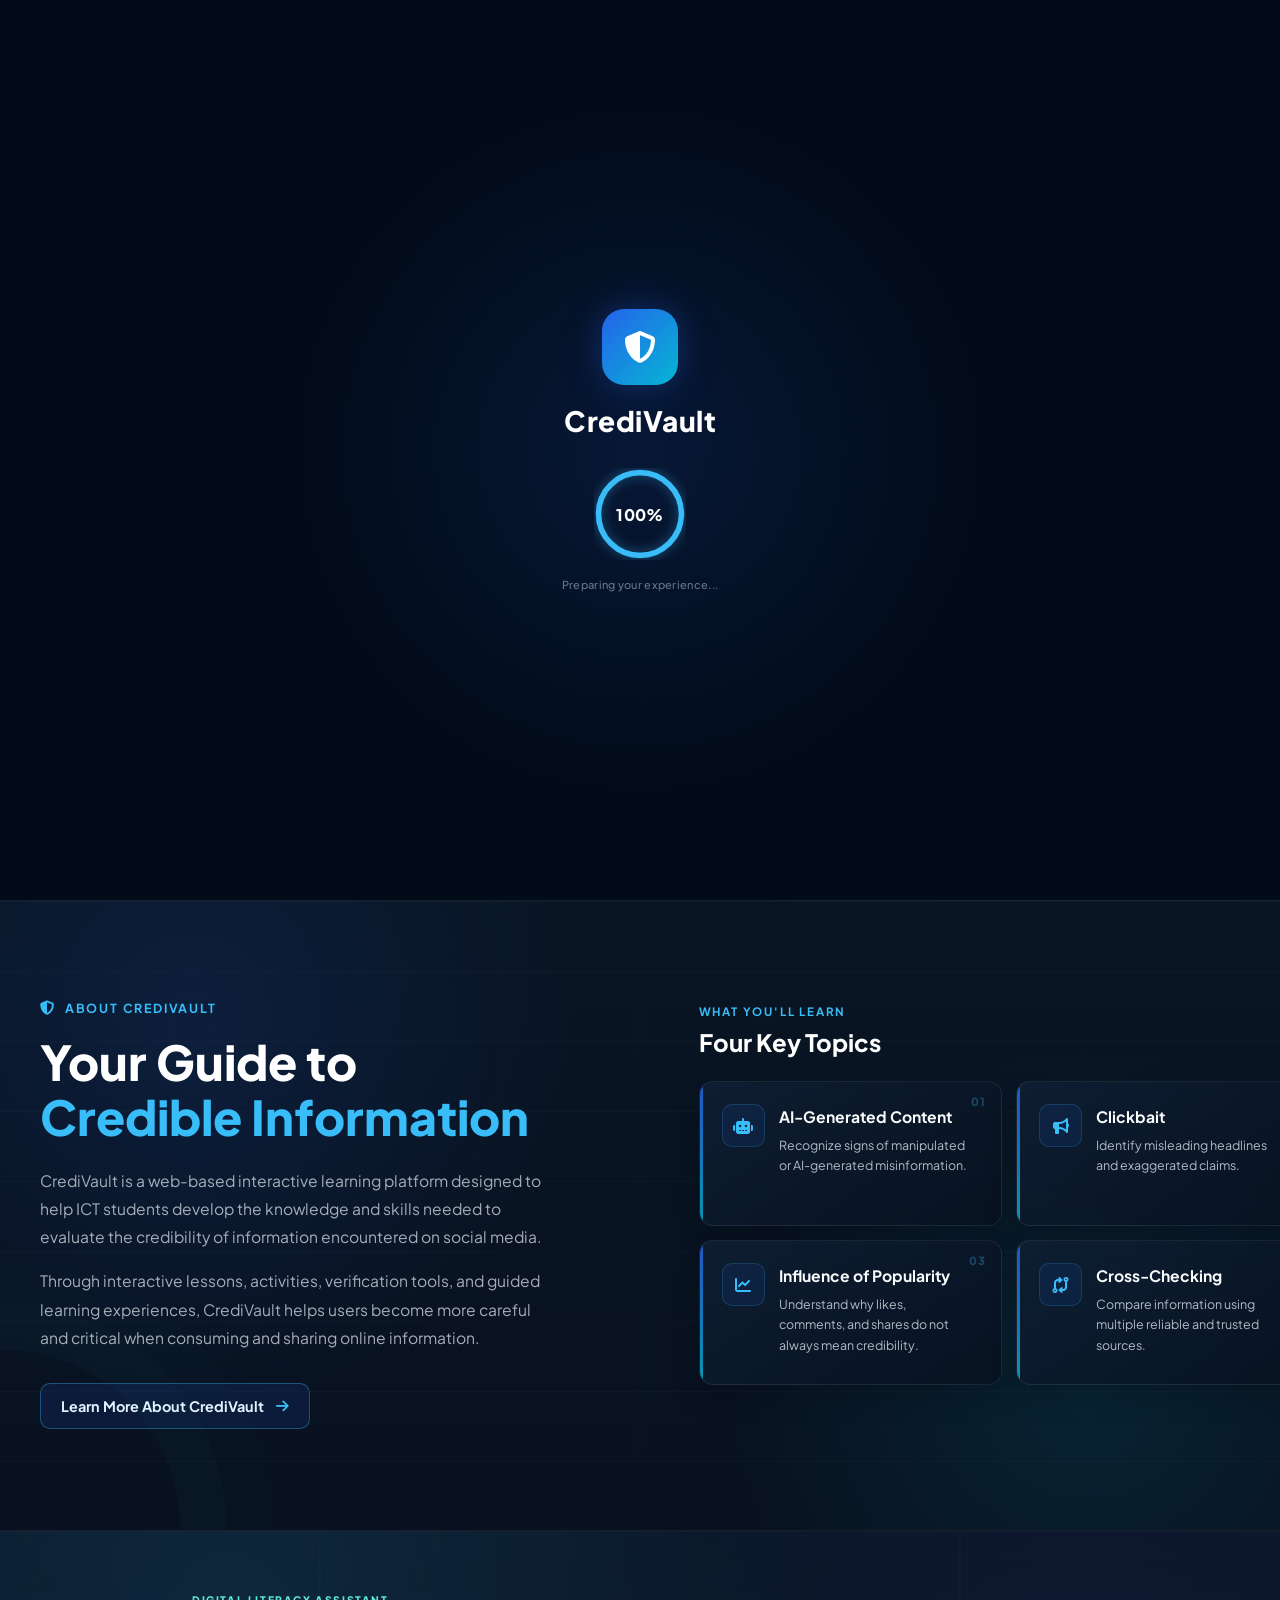
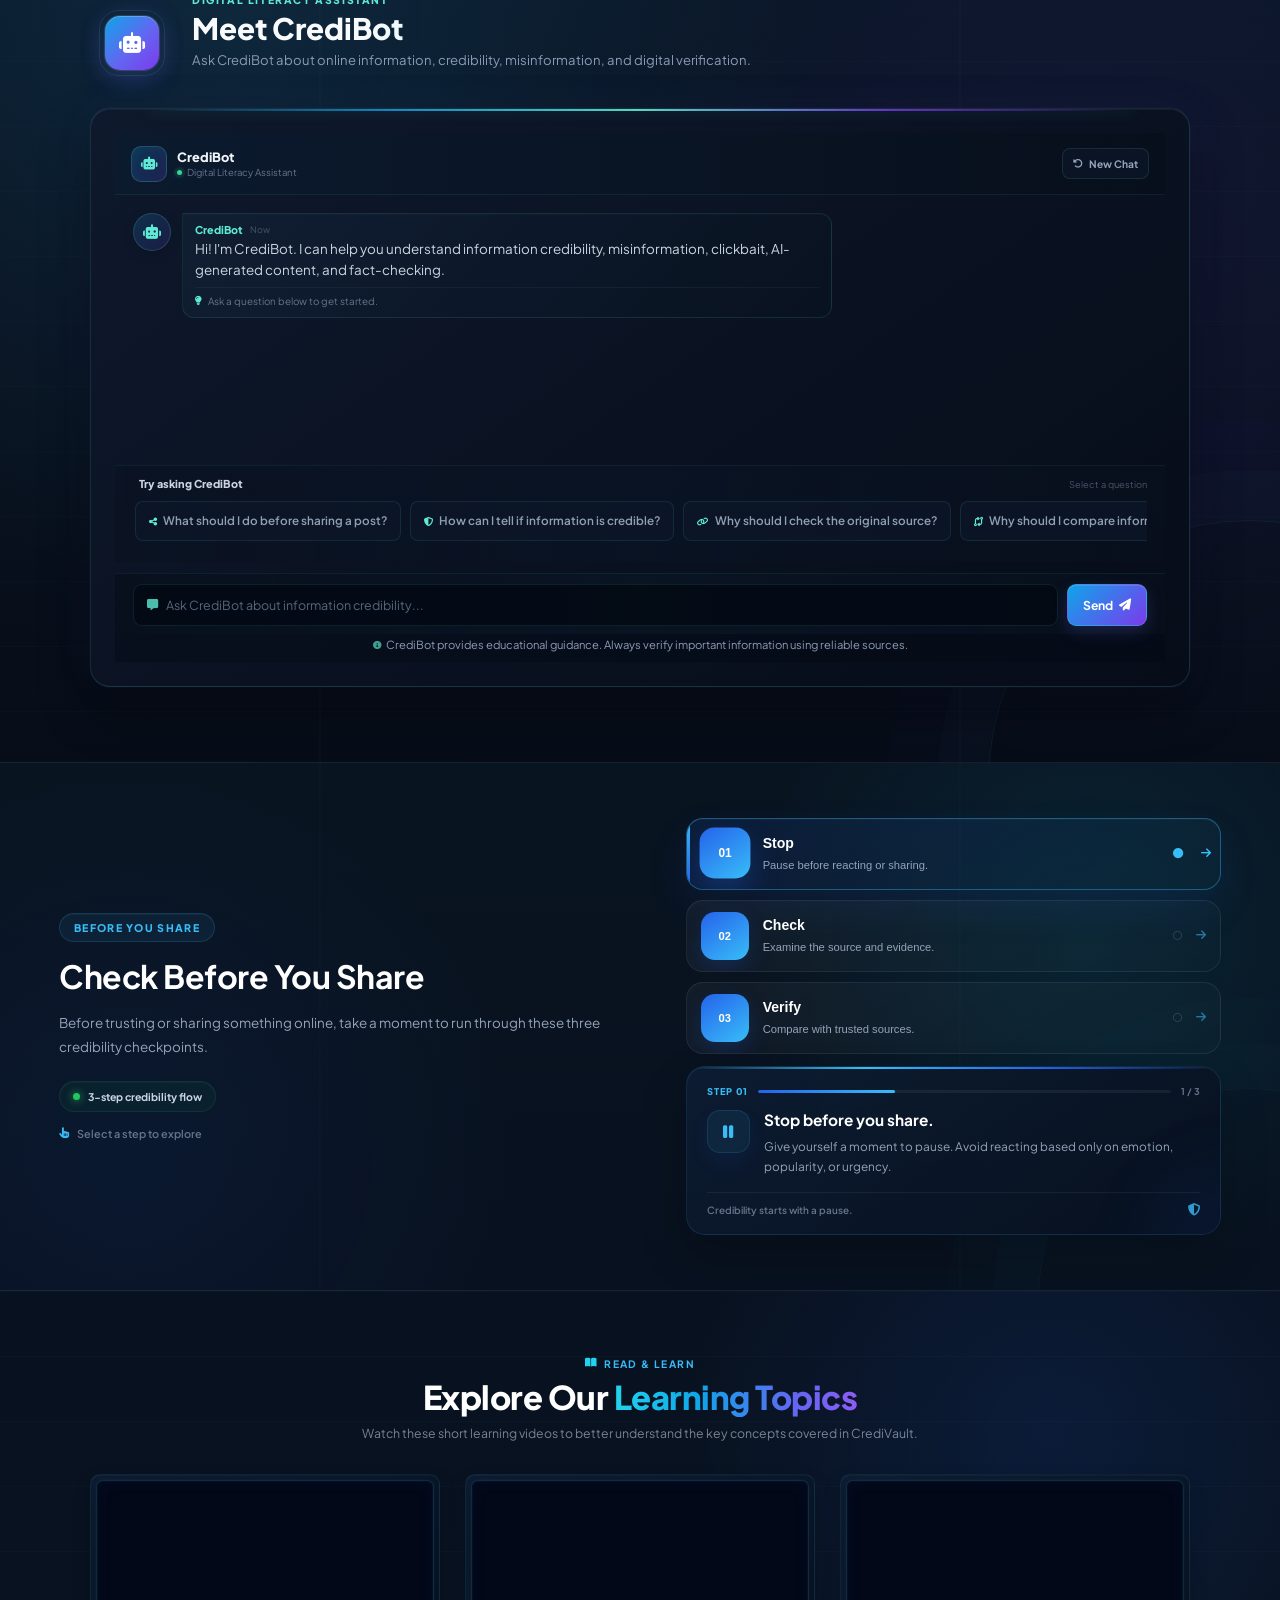
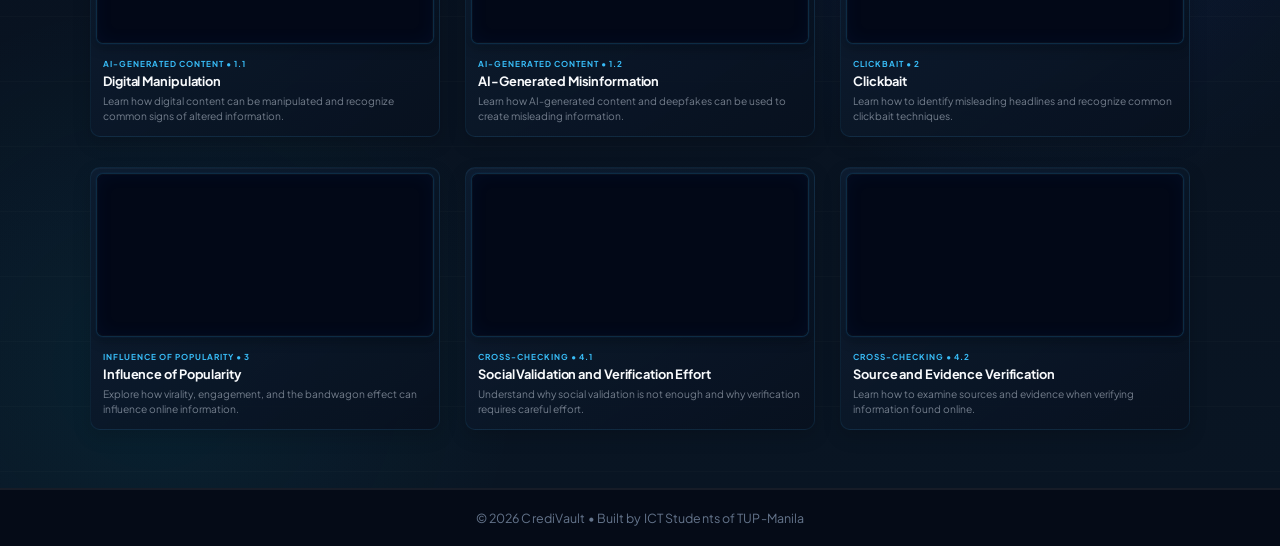
==== commit b5588994: "res8" ====
--- a/index.html
+++ b/index.html
@@ -655,7 +655,7 @@
     <div class="about-info-text">
 
         <h3>
-            What is its purpose?
+            What its purpose?
         </h3>
 
         <p>
--- a/style.css
+++ b/style.css
@@ -3271,7 +3271,7 @@
     width: 100%;
 
     /* MOVE THE ENTIRE RIGHT PANEL */
-    left: 90px;
+    left: 80px;
     top: -20px;
 }
 
@@ -6729,17 +6729,28 @@
 
     .nav-links {
         position: absolute;
+
         top: 100%;
         left: 0;
+
         width: 100%;
+
         background: #08111f;
+
         flex-direction: column;
         align-items: flex-start;
+
         padding: 12px;
+
         gap: 8px;
+
         display: none;
-        border-top: 1px solid rgba(255, 255, 255, 0.08);
+
+        border-top:
+            1px solid rgba(255, 255, 255, 0.08);
+
         margin: 0;
+
         z-index: 999;
     }
 
@@ -6749,7 +6760,9 @@
 
     .nav-item {
         width: 100%;
+
         font-size: 0.85rem;
+
         padding: 8px 10px;
     }
 
@@ -6760,26 +6773,36 @@
 
     .hero-section {
         width: 100%;
-        padding: 18px 20px 32px;
+
+        padding:
+            18px 20px
+            32px;
+
         overflow: hidden;
     }
 
     .hero-container {
         width: 100%;
+
         grid-template-columns: 1fr;
+
         gap: 22px;
+
         text-align: center;
     }
 
 
     /* ======================================================
-       HERO CONTENT
+       HERO CONTENT — MOVE UP
     ====================================================== */
 
     .hero-content {
         width: 100%;
+
         max-width: 720px;
-        margin: -28px auto 0;
+
+        margin:
+            -28px auto 0;
     }
 
     .hero-content > p {
@@ -6794,16 +6817,22 @@
 
     .hero-content h1 {
         font-size: 2.25rem;
+
         line-height: 1.08;
+
         margin-bottom: 11px;
+
         letter-spacing: -0.8px;
     }
 
     .hero-content p {
         max-width: 620px;
+
         margin-left: auto;
         margin-right: auto;
+
         font-size: 0.82rem;
+
         line-height: 1.5;
     }
 
@@ -6814,28 +6843,45 @@
 
     .hero-buttons {
         justify-content: center;
+
         gap: 10px;
+
         margin-top: 14px;
+
         flex-wrap: wrap;
     }
 
     .hero-buttons a,
     .hero-buttons button {
         padding: 9px 15px;
+
         font-size: 0.76rem;
     }
 
 
     /* ======================================================
        HERO STATS
+       KEEP ORIGINAL DESKTOP CARD SHAPE
     ====================================================== */
 
     .hero-stats {
         justify-content: center;
+
         gap: 14px;
+
         margin-top: 17px;
+
         flex-wrap: nowrap;
     }
+
+    /*
+       IMPORTANT:
+       No border, border-radius, width,
+       or shape override here.
+
+       Digital / Interactive / Verified
+       keep their original desktop design.
+    */
 
 
     /* ======================================================
@@ -6844,192 +6890,42 @@
 
     .hero-visual {
         position: relative;
+
         width: 100%;
+
         max-width: 520px;
+
         min-height: 315px;
-        margin: 8px auto 0;
+
+        margin:
+            8px auto 0;
+
         transform: scale(.78);
-        transform-origin: center top;
+
+        transform-origin:
+            center top;
+
         overflow: visible;
     }
 
 
     /* ======================================================
-       CREDIVAULT HERO VISUAL — TABLET
-    ====================================================== */
-
-    .cv-hero-visual {
-        width: 100%;
-        height: 520px;
-        transform: translateX(0);
-    }
-
-    .cv-ambient-glow {
-        width: 450px;
-        height: 450px;
-    }
-
-    .cv-wave-one {
-        width: 650px;
-        height: 235px;
-        left: -55px;
-    }
-
-    .cv-wave-two {
-        width: 590px;
-        height: 195px;
-        left: -25px;
-    }
-
-    .cv-wave-three {
-        width: 530px;
-        height: 160px;
-        left: 5px;
-    }
-
-    .cv-orbit-system {
-        width: 400px;
-        height: 400px;
-    }
-
-    .cv-orbit-outer {
-        width: 375px;
-        height: 375px;
-    }
-
-    .cv-orbit-middle {
-        width: 305px;
-        height: 305px;
-    }
-
-    .cv-orbit-inner {
-        width: 235px;
-        height: 235px;
-    }
-
-    .cv-vault {
-        width: 175px;
-        height: 175px;
-        border-radius: 29px;
-    }
-
-    .cv-vault::before {
-        border-radius: 28px;
-    }
-
-    .cv-vault::after {
-        border-radius: 30px;
-    }
-
-    .cv-vault-core {
-        width: 128px;
-        height: 128px;
-        border-radius: 27px;
-    }
-
-    .cv-vault-core::before {
-        border-radius: 26px;
-    }
-
-    .cv-core-symbol {
-        width: 90px;
-        height: 90px;
-        border-radius: 24px;
-    }
-
-    .cv-core-symbol i {
-        font-size: 2.7rem;
-    }
-
-    .cv-core-check {
-        right: -14px;
-        bottom: -14px;
-        width: 43px;
-        height: 43px;
-    }
-
-    .cv-node {
-        width: 43px;
-        height: 43px;
-        border-radius: 13px;
-    }
-
-    .cv-node-one {
-        top: 35px;
-        left: 60px;
-    }
-
-    .cv-node-two {
-        top: 65px;
-        right: 38px;
-    }
-
-    .cv-node-three {
-        bottom: 48px;
-        right: 52px;
-    }
-
-    .cv-node-four {
-        bottom: 35px;
-        left: 50px;
-    }
-
-    .cv-line-one {
-        width: 120px;
-        top: 90px;
-        left: 95px;
-    }
-
-    .cv-line-two {
-        width: 115px;
-        top: 108px;
-        right: 85px;
-    }
-
-    .cv-line-three {
-        width: 115px;
-        bottom: 100px;
-        right: 85px;
-    }
-
-    .cv-line-four {
-        width: 120px;
-        bottom: 88px;
-        left: 90px;
-    }
-
-    .cv-glass-card {
-        width: 112px;
-        min-height: 58px;
-        padding: 10px;
-        border-radius: 13px;
-    }
-
-    .cv-card-one {
-        top: 70px;
-        left: -2px;
-    }
-
-    .cv-card-two {
-        top: 180px;
-        right: -2px;
-    }
-
-    .cv-card-three {
-        bottom: 70px;
-        right: 10px;
-    }
-
-
-    /* ======================================================
-       LEGACY VAULT / ORBIT CORE
+       VAULT / ORBIT CORE
+       SLIGHTLY SMALLER
     ====================================================== */
 
     .vault-core {
         width: 285px;
+
         height: 285px;
+
         margin: 0 auto;
     }
+
+
+    /* ======================================================
+       RINGS
+    ====================================================== */
 
     .ring-1 {
         width: 285px;
@@ -7046,9 +6942,16 @@
         height: 170px;
     }
 
+
+    /* ======================================================
+       CENTER CREDIVAULT CARD
+    ====================================================== */
+
     .core-card {
         width: 180px;
+
         height: 180px;
+
         border-radius: 26px;
     }
 
@@ -7063,35 +6966,67 @@
 
     /* ======================================================
        FLOATING TOPIC CARDS
+       COMPACT AROUND THE ORBIT
     ====================================================== */
 
     .floating-card {
         min-width: 105px;
+
         max-width: 135px;
-        padding: 7px 10px;
+
+        padding:
+            7px 10px;
+
         gap: 6px;
+
         border-radius: 11px;
+
         font-size: 0.62rem;
+
         white-space: nowrap;
     }
+
+
+    /* ======================================================
+       TOP TOPIC
+    ====================================================== */
 
     .card-top {
         top: -6px;
+
         left: 50%;
     }
+
+
+    /* ======================================================
+       LEFT TOPIC
+    ====================================================== */
 
     .card-left {
         left: 8px;
+
         top: 50%;
     }
+
+
+    /* ======================================================
+       RIGHT TOPIC
+    ====================================================== */
 
     .card-right {
         right: 8px;
+
         top: 50%;
     }
+
+
+    /* ======================================================
+       BOTTOM TOPIC
+    ====================================================== */
 
     .card-bottom {
         bottom: -5px;
+
         left: 50%;
     }
 
@@ -7106,6 +7041,7 @@
 
     .features-section .section-header {
         width: 94%;
+
         margin-bottom: 40px;
     }
 
@@ -7117,15 +7053,26 @@
         font-size: .84rem;
     }
 
+
+    /* ======================================================
+       TOPIC GRID — TABLET
+       IMPORTANT: KEEP INSIDE MEDIA QUERY
+    ====================================================== */
+
     .topic-grid {
         width: 94%;
-        grid-template-columns: repeat(2, minmax(0, 1fr));
+
+        grid-template-columns:
+            repeat(2, minmax(0, 1fr));
+
         gap: 13px;
     }
 
     .topic-card {
         width: 100%;
+
         height: 315px;
+
         min-height: 0;
     }
 
@@ -7134,19 +7081,25 @@
     }
 
     .topic-content {
-        padding: 14px 15px 16px;
+        padding:
+            14px 15px 16px;
     }
 
     .topic-content h3 {
         font-size: .88rem;
+
         line-height: 1.3;
+
         margin-bottom: 6px;
     }
 
     .topic-content p {
         font-size: .68rem;
+
         line-height: 1.5;
     }
+
+}
 
 
     /* ======================================================
@@ -7154,43 +7107,66 @@
     ====================================================== */
 
     .check-section {
-        padding: 55px 22px;
-    }
-
-    .check-container {
-        width: 94%;
-        grid-template-columns: 1.05fr .95fr;
-        gap: 35px;
-        align-items: center;
-    }
-
-    .check-content {
-        max-width: 750px;
-        margin: 0;
-        text-align: left;
-    }
-
-    .check-content h2 {
-        font-size: 2rem;
-    }
-
-    .check-content p {
-        font-size: .84rem;
-    }
-
-    .check-status {
-        margin: 0;
-    }
-
-    .check-hint {
-        justify-content: flex-start;
-    }
-
-    .check-interactive {
-        width: 100%;
-        max-width: 750px;
-        margin: 0;
-    }
+
+    padding: 55px 22px;
+
+}
+
+.check-container {
+
+    width: 94%;
+
+    grid-template-columns: 1.05fr .95fr;
+
+    gap: 35px;
+
+    align-items: center;
+
+}
+
+.check-content {
+
+    max-width: 750px;
+
+    margin: 0;
+
+    text-align: left;
+
+}
+
+.check-content h2 {
+
+    font-size: 2rem;
+
+}
+
+.check-content p {
+
+    font-size: .84rem;
+
+}
+
+.check-status {
+
+    margin: 0;
+
+}
+
+.check-hint {
+
+    justify-content: flex-start;
+
+}
+
+.check-interactive {
+
+    width: 100%;
+
+    max-width: 750px;
+
+    margin: 0;
+
+}
 
 
     /* ======================================================
@@ -7198,11 +7174,15 @@
     ====================================================== */
 
     .tool-grid {
+
         grid-template-columns: repeat(2, 1fr);
+
     }
 
     .tool-card {
+
         min-height: 320px;
+
     }
 
 
@@ -7211,7 +7191,9 @@
     ====================================================== */
 
     .reminder-grid {
+
         grid-template-columns: repeat(2, 1fr);
+
     }
 
 
@@ -7220,11 +7202,15 @@
     ====================================================== */
 
     .how-steps {
+
         flex-wrap: wrap;
+
     }
 
     .step-arrow {
+
         display: none;
+
     }
 
 
@@ -7233,153 +7219,202 @@
     ====================================================== */
 
     .credibot-section {
+
         width: 100%;
+
         padding: 70px 22px 75px;
+
     }
 
     .credibot-container {
+
         width: 94%;
+
         max-width: 1100px;
+
         margin: 0 auto;
+
     }
 
     .credibot-header {
+
         gap: 18px;
+
         margin-bottom: 24px;
+
     }
 
     .credibot-icon {
+
         width: 54px;
+
         height: 54px;
+
         border-radius: 15px;
+
         font-size: 1.3rem;
+
     }
 
     .credibot-heading h2 {
+
         font-size: 1.85rem;
+
     }
 
     .credibot-heading p {
+
         max-width: 600px;
+
         margin-left: auto;
+
         margin-right: auto;
+
         font-size: .82rem;
+
         line-height: 1.55;
+
         white-space: normal;
+
     }
 
     .credibot-chat {
+
         padding: 24px;
+
         border-radius: 20px;
+
     }
 
     .credibot-message {
+
         gap: 11px;
+
         margin-bottom: 21px;
+
     }
 
     .message-avatar {
+
         width: 38px;
+
         height: 38px;
+
         font-size: .9rem;
+
     }
 
     .message-content {
+
         max-width: calc(100% - 50px);
+
         padding: 11px 14px;
+
     }
 
     .message-content p {
+
         font-size: .84rem;
-    }
-
-
-    /* ======================================================
-       CREDIBOT QUESTIONS — TABLET
-    ====================================================== */
+
+    }
 
     .credibot-questions {
-        width: 100%;
+
         margin-top: 15px;
-        padding: 11px 18px 12px;
+
     }
 
     .questions-heading {
+
         margin-bottom: 9px;
-    }
-
-    .questions-heading-left {
-        font-size: .68rem;
-    }
-
-    .questions-hint {
-        font-size: .58rem;
+
+        font-size: .78rem;
+
     }
 
     .question-list {
-        display: flex;
-        flex-wrap: wrap;
-        align-items: center;
-        gap: 7px;
-        width: 100%;
-        max-height: none;
-        overflow: visible;
-        padding: 2px 1px 2px;
+
+        gap: 9px;
+
+        padding: 2px 2px 9px;
+
+        overflow-x: auto;
+
+        overflow-y: hidden;
+
+        flex-wrap: nowrap;
+
+        scrollbar-width: thin;
+
     }
 
     .credibot-question {
-        flex: 0 1 auto;
+
+        flex: 0 0 auto;
+
         width: auto;
-        max-width: 100%;
+
+        max-width: 300px;
+
         min-width: 0;
-        min-height: 34px;
-        padding: 7px 11px;
-        font-size: .65rem;
+
+        min-height: 40px;
+
+        padding: 8px 13px;
+
+        font-size: .73rem;
+
         line-height: 1.2;
+
         white-space: nowrap;
+
         overflow: hidden;
-    }
-
-    .credibot-question i {
-        font-size: .58rem;
-    }
-
-
-    /* ======================================================
-       CREDIBOT INPUT — TABLET
-    ====================================================== */
+
+        text-overflow: ellipsis;
+
+    }
 
     .credibot-input-area {
+
         gap: 9px;
+
         margin-top: 11px;
-        padding: 10px 18px 8px;
+
     }
 
     .credibot-input-wrapper {
+
         height: 42px;
+
         padding: 0 13px;
-    }
-
-    .credibot-input-wrapper > i {
-        margin-right: 8px;
-        font-size: .7rem;
+
     }
 
     .credibot-input {
+
         font-size: .78rem;
+
+        min-width: 0;
+
     }
 
     .credibot-send {
+
         height: 42px;
+
         padding: 0 15px;
+
         font-size: .76rem;
+
     }
 
     .credibot-response {
+
         margin-top: 13px;
-    }
-
-}
+
+    }
+
+
 
 
 /* ==========================================================
@@ -7488,6 +7523,10 @@
         text-align: center;
     }
 
+    .hero-container .hero-visual {
+    display: none !important;
+    }
+
 
     /* ======================================================
        HERO BADGE
@@ -7538,25 +7577,25 @@
     ====================================================== */
 
     .hero-buttons {
-        width: 100%;
-        max-width: 430px;
-        display: flex;
-        flex-direction: column;
-        align-items: stretch;
-        gap: 10px;
-        margin: 23px auto 0;
-    }
-
-    .hero-buttons .btn,
-    .hero-buttons .primary-btn,
-    .hero-buttons .secondary-btn {
-        width: 100%;
-        min-width: 0;
-        justify-content: center;
-        padding: 13px 18px;
-        font-size: .8rem;
-        border-radius: 12px;
-    }
+    width: 100%;
+    max-width: 300px;
+    display: flex;
+    flex-direction: column;
+    align-items: stretch;
+    gap: 9px;
+    margin: 23px auto 0;
+}
+
+.hero-buttons .btn,
+.hero-buttons .primary-btn,
+.hero-buttons .secondary-btn {
+    width: 100%;
+    min-width: 0;
+    justify-content: center;
+    padding: 10px 16px;
+    font-size: .54rem;
+    border-radius: 10px;
+}
 
 
     /* ======================================================
@@ -7599,350 +7638,6 @@
     }
 
 
-    /* ======================================================
-       HERO VISUAL
-    ====================================================== */
-
-    .hero-visual {
-        position: relative;
-        width: 100%;
-        max-width: 100%;
-        min-height: 275px;
-        margin: -5px auto 0;
-        display: flex;
-        justify-content: center;
-        align-items: center;
-        overflow: visible;
-        transform: none;
-    }
-
-
-    /* ======================================================
-       CREDIVAULT HERO VISUAL — MOBILE
-    ====================================================== */
-
-    .cv-hero-visual {
-        width: 100%;
-        height: 410px;
-        transform: translateX(0);
-        overflow: visible;
-    }
-
-    .cv-ambient-glow {
-        width: 340px;
-        height: 340px;
-        filter: blur(16px);
-    }
-
-    .cv-hero-visual::before {
-        width: 250px;
-        height: 250px;
-        filter: blur(20px);
-    }
-
-    .cv-wave-one {
-        width: 470px;
-        height: 180px;
-        top: 80px;
-        left: -55px;
-    }
-
-    .cv-wave-two {
-        width: 425px;
-        height: 145px;
-        top: 115px;
-        left: -30px;
-    }
-
-    .cv-wave-three {
-        width: 380px;
-        height: 120px;
-        top: 145px;
-        left: 0;
-    }
-
-    .cv-orbit-system {
-        width: 300px;
-        height: 300px;
-    }
-
-    .cv-orbit-outer {
-        width: 280px;
-        height: 280px;
-    }
-
-    .cv-orbit-middle {
-        width: 225px;
-        height: 225px;
-    }
-
-    .cv-orbit-inner {
-        width: 175px;
-        height: 175px;
-    }
-
-    .cv-vault {
-        width: 140px;
-        height: 140px;
-        border-radius: 25px;
-    }
-
-    .cv-vault::before {
-        border-radius: 24px;
-    }
-
-    .cv-vault::after {
-        border-radius: 26px;
-    }
-
-    .cv-vault-core {
-        width: 105px;
-        height: 105px;
-        border-radius: 23px;
-    }
-
-    .cv-vault-core::before {
-        border-radius: 22px;
-    }
-
-    .cv-vault-ring-one {
-        inset: 11px;
-    }
-
-    .cv-vault-ring-two {
-        inset: 21px;
-    }
-
-    .cv-core-symbol {
-        width: 76px;
-        height: 76px;
-        border-radius: 20px;
-    }
-
-    .cv-core-symbol i {
-        font-size: 2.2rem;
-    }
-
-    .cv-core-check {
-        right: -12px;
-        bottom: -12px;
-        width: 37px;
-        height: 37px;
-        border-width: 2px;
-    }
-
-    .cv-core-check i {
-        font-size: .8rem;
-    }
-
-
-    /* ======================================================
-       FLOATING NODES — MOBILE
-    ====================================================== */
-
-    .cv-node {
-        width: 38px;
-        height: 38px;
-        border-radius: 11px;
-    }
-
-    .cv-node i {
-        font-size: .82rem;
-    }
-
-    .cv-node-one {
-        top: 28px;
-        left: 35px;
-    }
-
-    .cv-node-two {
-        top: 48px;
-        right: 25px;
-    }
-
-    .cv-node-three {
-        bottom: 35px;
-        right: 32px;
-    }
-
-    .cv-node-four {
-        bottom: 25px;
-        left: 30px;
-    }
-
-
-    /* ======================================================
-       CONNECTING LINES — MOBILE
-    ====================================================== */
-
-    .cv-line-one {
-        width: 90px;
-        top: 72px;
-        left: 65px;
-    }
-
-    .cv-line-two {
-        width: 88px;
-        top: 88px;
-        right: 58px;
-    }
-
-    .cv-line-three {
-        width: 88px;
-        bottom: 75px;
-        right: 58px;
-    }
-
-    .cv-line-four {
-        width: 90px;
-        bottom: 67px;
-        left: 62px;
-    }
-
-
-    /* ======================================================
-       GLASS DATA CARDS — MOBILE
-    ====================================================== */
-
-    .cv-glass-card {
-        width: 92px;
-        min-height: 52px;
-        padding: 8px;
-        gap: 4px;
-        border-radius: 11px;
-    }
-
-    .cv-card-one {
-        top: 55px;
-        left: -8px;
-    }
-
-    .cv-card-two {
-        top: 145px;
-        right: -7px;
-    }
-
-    .cv-card-three {
-        bottom: 55px;
-        right: 0;
-    }
-
-
-    /* ======================================================
-       LEGACY VAULT / ORBIT CORE
-    ====================================================== */
-
-    .vault-core {
-        width: 220px;
-        height: 220px;
-    }
-
-    .ring-1 {
-        width: 220px;
-        height: 225px;
-    }
-
-    .ring-2 {
-        width: 175px;
-        height: 175px;
-    }
-
-    .ring-3 {
-        width: 135px;
-        height: 135px;
-    }
-
-
-    /* ======================================================
-       CENTER CARD
-    ====================================================== */
-
-    .core-card {
-        width: 145px;
-        height: 145px;
-        border-radius: 22px;
-    }
-
-    .core-card h2 {
-        font-size: 1.12rem;
-        margin-bottom: 4px;
-    }
-
-    .core-card p {
-        font-size: .66rem;
-        line-height: 1.35;
-        margin-bottom: 9px;
-    }
-
-
-    /* ======================================================
-       SHIELD
-    ====================================================== */
-
-    .shield-logo {
-        margin-bottom: 10px;
-    }
-
-    .shield-bg {
-        width: 53px;
-        height: 41px;
-        border-radius: 15px;
-    }
-
-    .shield-bg i {
-        font-size: 19px;
-    }
-
-
-    /* ======================================================
-       STATUS
-    ====================================================== */
-
-    .status {
-        padding: 5px 8px;
-        gap: 5px;
-        font-size: .58rem;
-    }
-
-    .status-dot {
-        width: 6px;
-        height: 6px;
-    }
-
-
-    /* ======================================================
-       FLOATING CARDS
-    ====================================================== */
-
-    .floating-card {
-        min-width: 92px;
-        max-width: 108px;
-        padding: 6px 8px;
-        gap: 5px;
-        font-size: .54rem;
-        border-radius: 10px;
-    }
-
-    .card-top {
-        top: 0;
-        left: 50%;
-    }
-
-    .card-left {
-        left: 0;
-        top: 50%;
-    }
-
-    .card-right {
-        right: 0;
-        top: 50%;
-    }
-
-    .card-bottom {
-        bottom: 0;
-        left: 50%;
-    }
-
 
     /* ======================================================
        SCROLL INDICATOR
@@ -8024,6 +7719,386 @@
 
 
     /* ======================================================
+       ABOUT CREDIVAULT — MOBILE
+    ====================================================== */
+
+    .about-credivault-section {
+        width: 100%;
+        min-height: auto;
+        padding: 65px 18px 70px;
+        overflow: hidden;
+    }
+
+    .about-credivault-container {
+        width: 100%;
+        max-width: 100%;
+        display: grid;
+        grid-template-columns: 1fr;
+        gap: 45px;
+        align-items: start;
+    }
+
+    .about-credivault-content {
+        width: 100%;
+        max-width: 100%;
+    }
+
+    .about-eyebrow {
+        margin-bottom: 15px;
+        font-size: .68rem;
+        letter-spacing: 1.5px;
+    }
+
+    .about-eyebrow i {
+        font-size: .8rem;
+    }
+
+    .about-credivault-content h2 {
+        margin-bottom: 18px;
+        font-size: 1.85rem;
+        line-height: 1.15;
+    }
+
+    .about-credivault-content > p {
+        margin-bottom: 14px;
+        font-size: .78rem;
+        line-height: 1.7;
+    }
+
+    .about-learn-more-btn {
+        margin-top: 12px;
+        padding: 11px 16px;
+        font-size: .78rem;
+        border-radius: 9px;
+    }
+
+
+    /* ======================================================
+       ABOUT — WHAT YOU'LL LEARN
+    ====================================================== */
+
+    .about-credivault-topics {
+        position: relative;
+        width: 100%;
+        max-width: 100%;
+        left: 0;
+        top: 0;
+    }
+
+    .about-topics-header {
+        margin-bottom: 20px;
+    }
+
+    .about-topics-label {
+        font-size: .63rem;
+        letter-spacing: 1.5px;
+    }
+
+    .about-topics-header h3 {
+        margin-top: 6px;
+        font-size: 1.35rem;
+        line-height: 1.2;
+    }
+
+    .about-topic-list {
+        width: 100%;
+        grid-template-columns: 1fr;
+        gap: 12px;
+    }
+
+    .about-topic-card {
+        width: 100%;
+        min-height: 0;
+        padding: 17px;
+        gap: 12px;
+        border-radius: 12px;
+    }
+
+    .about-topic-number {
+        top: 10px;
+        right: 12px;
+        font-size: .62rem;
+    }
+
+    .about-topic-icon {
+        width: 38px;
+        height: 38px;
+        border-radius: 9px;
+        font-size: .88rem;
+    }
+
+    .about-topic-content {
+        min-width: 0;
+        padding-right: 12px;
+    }
+
+    .about-topic-content h4 {
+        margin: 1px 0 6px;
+        font-size: .84rem;
+        line-height: 1.3;
+    }
+
+    .about-topic-content p {
+        font-size: .68rem;
+        line-height: 1.55;
+    }
+
+
+    /* ======================================================
+       ABOUT MODAL — MOBILE
+    ====================================================== */
+
+    .about-modal {
+        padding: 12px;
+    }
+
+    .about-modal-content {
+        width: 100%;
+        max-width: 100%;
+        max-height: 90vh;
+        overflow-y: auto;
+        padding: 22px 18px;
+        border-radius: 15px;
+    }
+
+    .about-modal-close {
+        top: 12px;
+        right: 12px;
+        width: 34px;
+        height: 34px;
+        border-radius: 8px;
+        font-size: .85rem;
+    }
+
+    .about-modal-header {
+        padding-right: 38px;
+        margin-bottom: 24px;
+    }
+
+    .about-modal-label {
+        font-size: .62rem;
+        letter-spacing: 1.4px;
+    }
+
+    .about-modal-header h2 {
+        margin: 8px 0 9px;
+        font-size: 1.55rem;
+        line-height: 1.2;
+    }
+
+    .about-modal-header p {
+        font-size: .75rem;
+        line-height: 1.6;
+    }
+
+
+    /* ======================================================
+       ABOUT MODAL — INFO BLOCKS
+    ====================================================== */
+
+    .about-modal-body {
+        gap: 15px;
+    }
+
+    .about-info-block {
+        display: flex;
+        gap: 12px;
+        padding: 16px;
+        border-radius: 11px;
+    }
+
+    .about-info-icon {
+        width: 37px;
+        height: 37px;
+        border-radius: 9px;
+        font-size: .85rem;
+    }
+
+    .about-info-text {
+        min-width: 0;
+    }
+
+    .about-info-text h3 {
+        margin: 1px 0 6px;
+        font-size: .85rem;
+        line-height: 1.3;
+    }
+
+    .about-info-text p {
+        font-size: .72rem;
+        line-height: 1.65;
+    }
+
+
+    /* ======================================================
+       ABOUT MODAL — FEATURE LIST
+    ====================================================== */
+
+    .about-feature-list {
+        gap: 7px;
+    }
+
+    .about-feature-list li {
+        gap: 7px;
+        font-size: .71rem;
+        line-height: 1.5;
+    }
+
+    .about-feature-list li i {
+        margin-top: 3px;
+        font-size: .62rem;
+    }
+
+
+    /* ======================================================
+       ABOUT MODAL — HOW TO USE
+    ====================================================== */
+
+    .about-how-to {
+        margin-top: 2px;
+        padding: 17px;
+        border-radius: 11px;
+    }
+
+    .about-how-header {
+        margin-bottom: 16px;
+    }
+
+    .about-how-header > span {
+        font-size: .61rem;
+        letter-spacing: 1.3px;
+    }
+
+    .about-how-header h3 {
+        margin: 6px 0 5px;
+        font-size: 1rem;
+    }
+
+    .about-how-header p {
+        font-size: .71rem;
+        line-height: 1.5;
+    }
+
+    .about-steps {
+        grid-template-columns: 1fr;
+        gap: 10px;
+    }
+
+    .about-step {
+        gap: 10px;
+        padding: 13px;
+        border-radius: 9px;
+    }
+
+    .about-step-number {
+        font-size: .62rem;
+    }
+
+    .about-step h4 {
+        margin-bottom: 4px;
+        font-size: .75rem;
+    }
+
+    .about-step p {
+        font-size: .67rem;
+        line-height: 1.55;
+    }
+
+
+    /* ======================================================
+       READ & LEARN — LEARNING VIDEOS
+    ====================================================== */
+
+    .read-learn-videos-section {
+        width: 100%;
+        padding: 50px 18px 60px;
+    }
+
+    .read-learn-videos-container {
+        width: 100%;
+        max-width: 100%;
+    }
+
+    .read-learn-videos-header {
+        width: 100%;
+        max-width: 100%;
+        margin: 0 auto 25px;
+    }
+
+    .read-learn-eyebrow {
+        margin-bottom: 7px;
+        font-size: .59rem;
+        letter-spacing: 1.2px;
+    }
+
+    .read-learn-videos-header h2 {
+        font-size: 1.55rem;
+        line-height: 1.2;
+    }
+
+    .read-learn-videos-header p {
+        font-size: .71rem;
+        line-height: 1.6;
+    }
+
+
+    /* ======================================================
+       READ & LEARN — VIDEO GRID
+       2 VIDEOS PER ROW ON MOBILE
+    ====================================================== */
+
+    .read-learn-video-grid {
+        width: 100%;
+        grid-template-columns: repeat(2, minmax(0, 1fr));
+        column-gap: 9px;
+        row-gap: 13px;
+    }
+
+    .read-learn-video-card {
+        width: 100%;
+        min-width: 0;
+        border-radius: 9px;
+    }
+
+    .read-learn-video {
+        width: calc(100% - 8px);
+        margin: 4px;
+        aspect-ratio: 35 / 17;
+        border-radius: 6px;
+    }
+
+    .read-learn-video::before {
+        border-radius: 6px;
+    }
+
+    .read-learn-video iframe {
+        width: 100%;
+        height: 100%;
+    }
+
+    .read-learn-video-content {
+        padding: 8px 9px 10px;
+    }
+
+    .read-learn-video-number {
+        margin-bottom: 3px;
+        font-size: .45rem;
+        letter-spacing: .8px;
+    }
+
+    .read-learn-video-content h3 {
+        margin-bottom: 3px;
+        font-size: .68rem;
+        line-height: 1.25;
+    }
+
+    .read-learn-video-content p {
+        font-size: .54rem;
+        line-height: 1.4;
+    }
+
+
+    /* ======================================================
        HOME — CHECK BEFORE YOU SHARE
     ====================================================== */
 
@@ -8262,6 +8337,7 @@
     ====================================================== */
 
     .modal-content {
+
         width: 92%;
         max-width: 92%;
         max-height: 85vh;
@@ -8275,210 +8351,296 @@
     ====================================================== */
 
     .credibot-section {
+
         width: 100%;
+
         padding: 58px 18px 65px;
+
     }
 
     .credibot-container {
+
         width: 100%;
+
         max-width: 100%;
+
         margin: 0 auto;
+
     }
 
     .credibot-header {
+
         width: 100%;
+
         gap: 14px;
+
         margin-bottom: 20px;
+
         align-items: flex-start;
+
     }
 
     .credibot-icon {
+
         width: 47px;
+
         height: 47px;
+
         flex-shrink: 0;
+
         border-radius: 13px;
+
         font-size: 1.1rem;
+
     }
 
     .credibot-label {
+
         font-size: .61rem;
+
         letter-spacing: 1.1px;
+
         margin-bottom: 4px;
+
     }
 
     .credibot-heading h2 {
+
         font-size: 1.55rem;
+
         line-height: 1.15;
+
         margin-bottom: 5px;
+
     }
 
     .credibot-heading p {
+
         width: 100%;
+    max-width: 100%;
+    font-size: .75rem;
+    line-height: 1.6;
+    white-space: normal;
+    overflow-wrap: break-word;
+
+    }
+
+    .credibot-chat {
+
+        width: 100%;
+
+        padding: 17px;
+
+        border-radius: 17px;
+
+    }
+
+    .credibot-message {
+
+        gap: 9px;
+
+        margin-bottom: 17px;
+
+    }
+
+    .message-avatar {
+
+        width: 34px;
+
+        height: 34px;
+
+        font-size: .78rem;
+
+    }
+
+    .message-content {
+
+        max-width: calc(100% - 43px);
+
+        padding: 9px 11px;
+
+        border-radius: 0 11px 11px 11px;
+
+    }
+
+    .message-name {
+
+        font-size: .68rem;
+
+        margin-bottom: 2px;
+
+    }
+
+    .message-content p {
+
+        font-size: .7rem;
+
+        line-height: 1.5;
+
+    }
+
+    .credibot-questions {
+
+        width: 100%;
+
+        margin-top: 12px;
+
+    }
+
+    .questions-heading {
+
+        gap: 6px;
+
+        margin-bottom: 7px;
+
+        font-size: .7rem;
+
+    }
+
+    .question-list {
+
+        width: 100%;
+
         max-width: 100%;
-        font-size: .75rem;
-        line-height: 1.6;
-        white-space: normal;
-        overflow-wrap: break-word;
-    }
-
-    .credibot-chat {
+
+        display: flex;
+
+        flex-wrap: nowrap;
+
+        align-items: center;
+
+        gap: 7px;
+
+        overflow-x: auto;
+
+        overflow-y: hidden;
+
+        padding: 2px 1px 8px;
+
+        scrollbar-width: thin;
+
+        -webkit-overflow-scrolling: touch;
+
+    }
+
+    .credibot-question {
+
+        flex: 0 0 auto;
+
+        width: auto;
+
+        min-width: 0;
+
+        max-width: 250px;
+
+        min-height: 37px;
+
+        height: 37px;
+
+        padding: 7px 11px;
+
+        border-radius: 10px;
+
+        font-size: .66rem;
+
+        line-height: 1;
+
+        white-space: nowrap;
+
+        overflow: hidden;
+
+        text-overflow: ellipsis;
+
+        display: block;
+
+    }
+
+    .credibot-input-area {
+
         width: 100%;
-        padding: 17px;
-        border-radius: 17px;
-    }
-
-    .credibot-message {
-        gap: 9px;
-        margin-bottom: 17px;
-    }
-
-    .message-avatar {
-        width: 34px;
-        height: 34px;
-        font-size: .78rem;
-    }
-
-    .message-content {
-        max-width: calc(100% - 43px);
-        padding: 9px 11px;
-        border-radius: 0 11px 11px 11px;
-    }
-
-    .message-name {
+
+        display: flex;
+
+        align-items: center;
+
+        gap: 7px;
+
+        margin-top: 9px;
+
+    }
+
+    .credibot-input-wrapper {
+
+        flex: 1 1 auto;
+
+        min-width: 0;
+
+        height: 39px;
+
+        padding: 0 10px;
+
+        border-radius: 10px;
+
+    }
+
+    .credibot-input-wrapper > i {
+
+        margin-right: 6px;
+
+        font-size: .7rem;
+
+    }
+
+    .credibot-input {
+
+        width: 100%;
+
+        min-width: 0;
+
         font-size: .68rem;
-        margin-bottom: 2px;
-    }
-
-    .message-content p {
-        font-size: .7rem;
-        line-height: 1.5;
-    }
-
-
-    /* ======================================================
-       CREDIBOT QUESTIONS — MOBILE
-    ====================================================== */
-
-    .credibot-questions {
+
+    }
+
+    .credibot-input::placeholder {
+
+        font-size: .66rem;
+
+    }
+
+    .credibot-send {
+
+        flex: 0 0 auto;
+
+        height: 39px;
+
+        padding: 0 11px;
+
+        gap: 5px;
+
+        border-radius: 10px;
+
+        font-size: .67rem;
+
+    }
+
+    .credibot-send i {
+
+        font-size: .68rem;
+
+    }
+
+    .credibot-response {
+
         width: 100%;
-        margin-top: 12px;
-        padding: 11px 12px 12px;
-    }
-
-    .questions-heading {
-        gap: 6px;
-        margin-bottom: 7px;
-    }
-
-    .questions-heading-left {
-        font-size: .65rem;
-    }
-
-    .questions-heading-left i {
-        font-size: .6rem;
-    }
-
-    .questions-hint {
-        font-size: .54rem;
-    }
-
-    .question-list {
-        width: 100%;
-        max-width: 100%;
-        display: flex;
-        flex-wrap: wrap;
-        align-items: center;
-        gap: 6px;
-        overflow: visible;
-        padding: 2px 1px 2px;
-    }
-
-    .credibot-question {
-        flex: 0 1 auto;
-        width: auto;
-        min-width: 0;
-        max-width: 100%;
-        min-height: 34px;
-        height: auto;
-        padding: 7px 10px;
-        border-radius: 9px;
-        font-size: .62rem;
-        line-height: 1.2;
-        white-space: nowrap;
-        overflow: hidden;
-        text-overflow: ellipsis;
-        display: inline-flex;
-    }
-
-    .credibot-question i {
-        flex-shrink: 0;
-        font-size: .56rem;
-    }
-
-    .credibot-question span {
-        min-width: 0;
-        max-width: 100%;
-        overflow: hidden;
-        text-overflow: ellipsis;
-    }
-
-
-    /* ======================================================
-       CREDIBOT INPUT — MOBILE
-    ====================================================== */
-
-    .credibot-input-area {
-        width: 100%;
-        display: flex;
-        align-items: center;
-        gap: 7px;
-        margin-top: 9px;
-        padding: 10px 12px 8px;
-    }
-
-    .credibot-input-wrapper {
-        flex: 1 1 auto;
-        min-width: 0;
-        height: 39px;
-        padding: 0 10px;
-        border-radius: 10px;
-    }
-
-    .credibot-input-wrapper > i {
-        margin-right: 6px;
-        font-size: .7rem;
-    }
-
-    .credibot-input {
-        width: 100%;
-        min-width: 0;
-        font-size: .68rem;
-    }
-
-    .credibot-input::placeholder {
-        font-size: .66rem;
-    }
-
-    .credibot-send {
-        flex: 0 0 auto;
-        height: 39px;
-        padding: 0 11px;
-        gap: 5px;
-        border-radius: 10px;
-        font-size: .67rem;
-    }
-
-    .credibot-send i {
-        font-size: .68rem;
-    }
-
-    .credibot-response {
-        width: 100%;
+
         margin-top: 11px;
+
     }
 
     .credibot-response .credibot-message {
+
         margin-bottom: 8px;
+
     }
 
 }
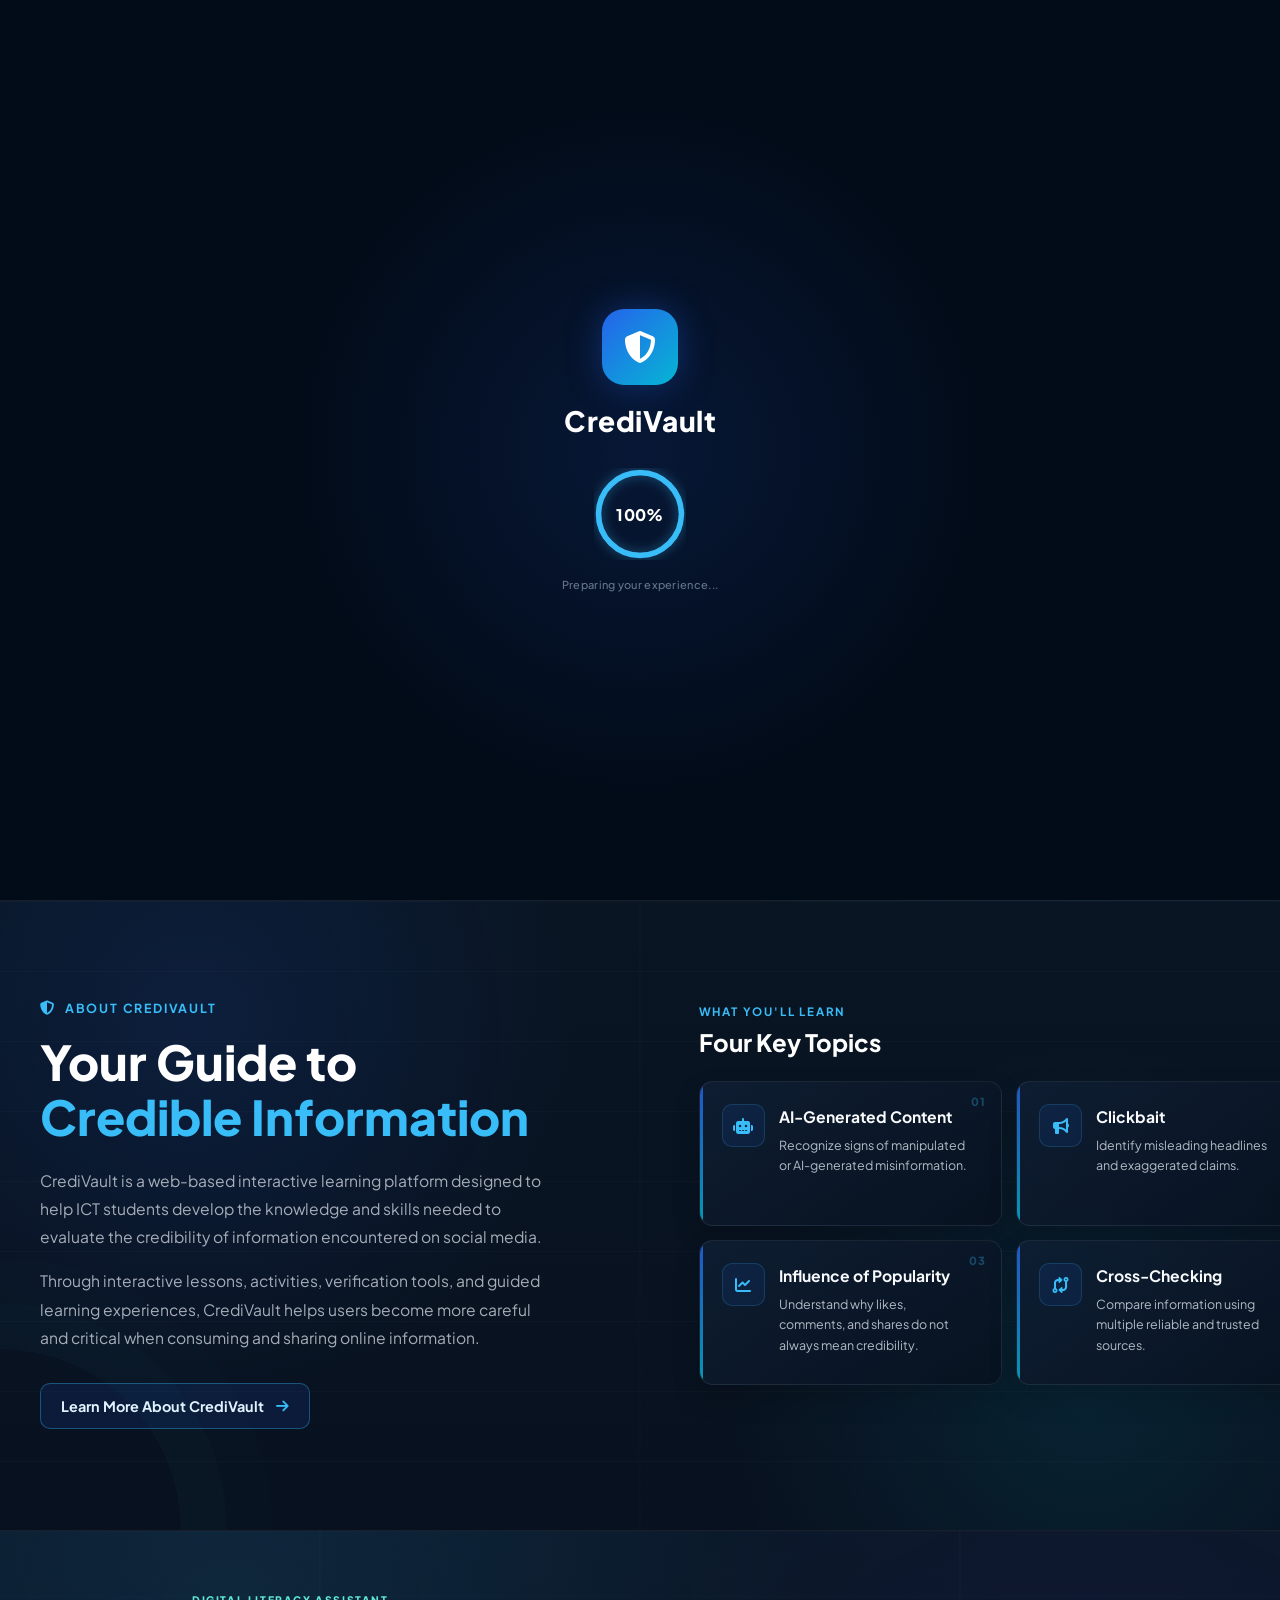
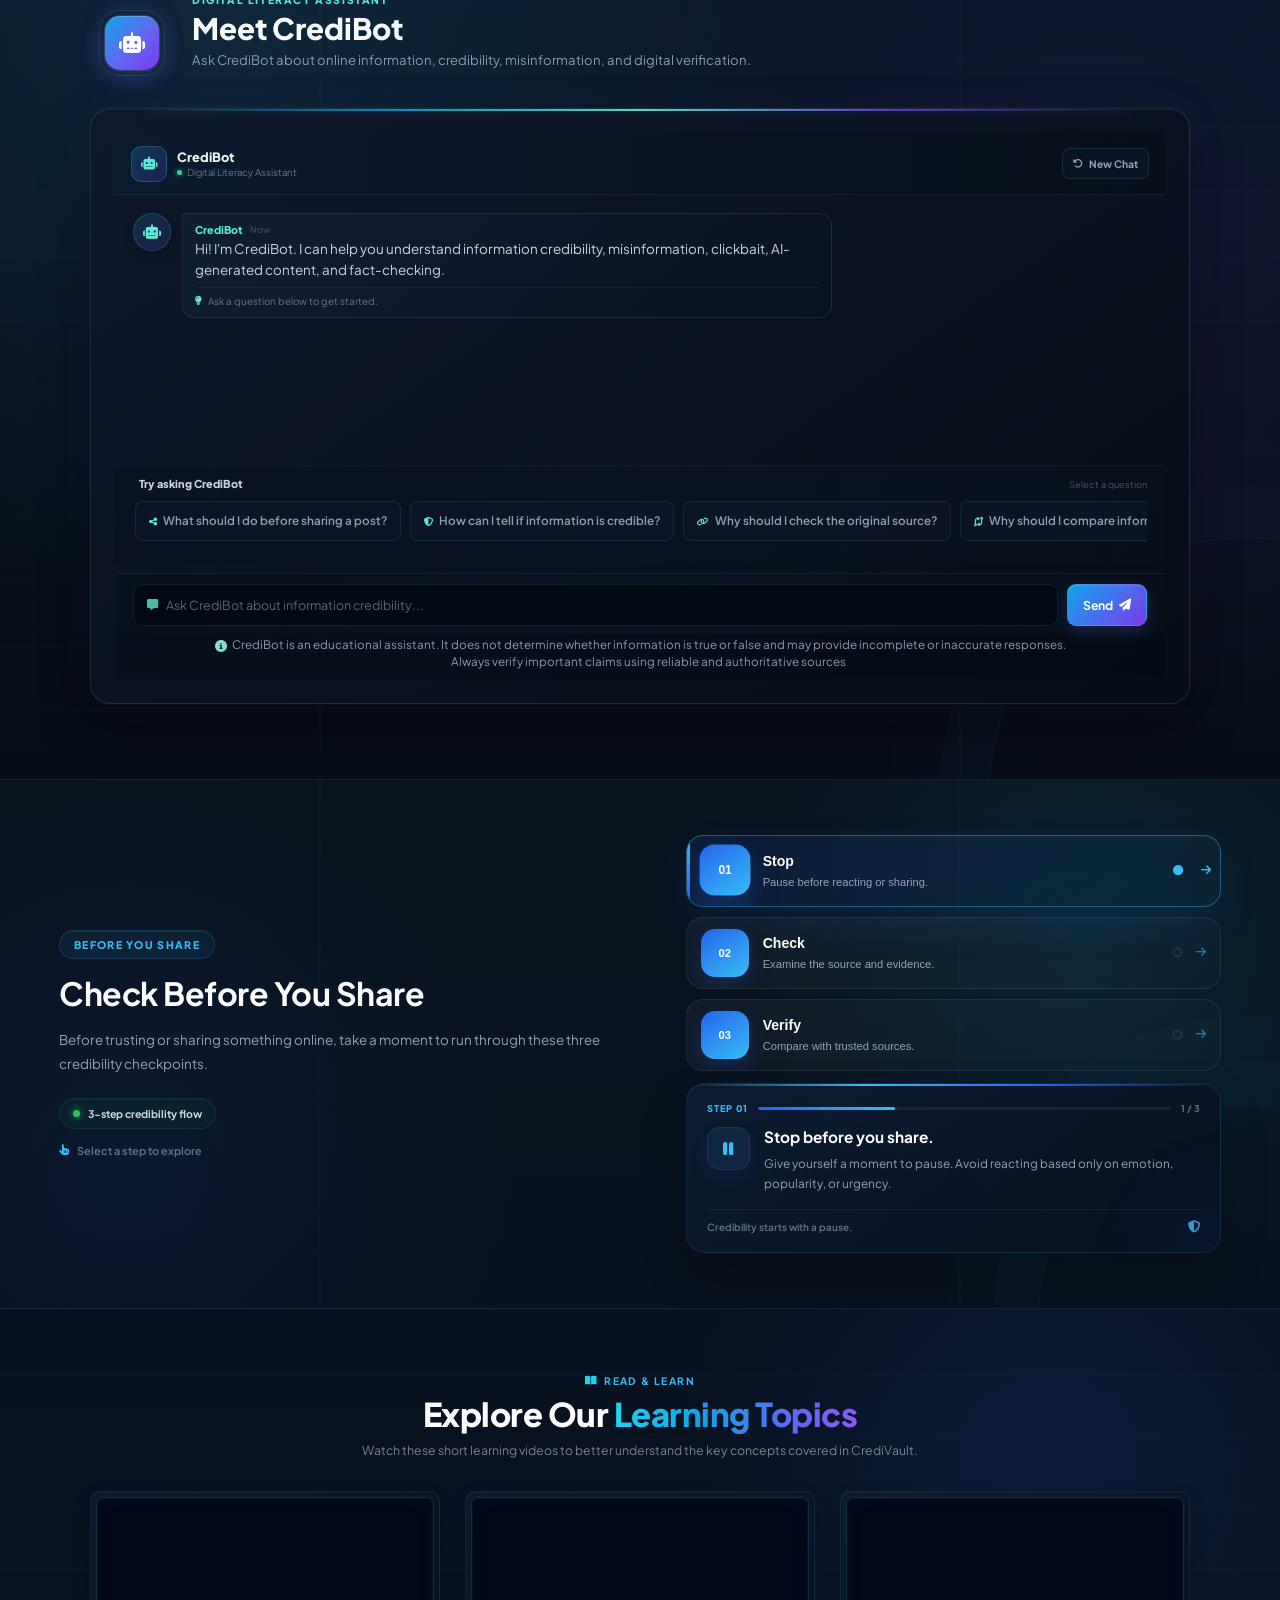
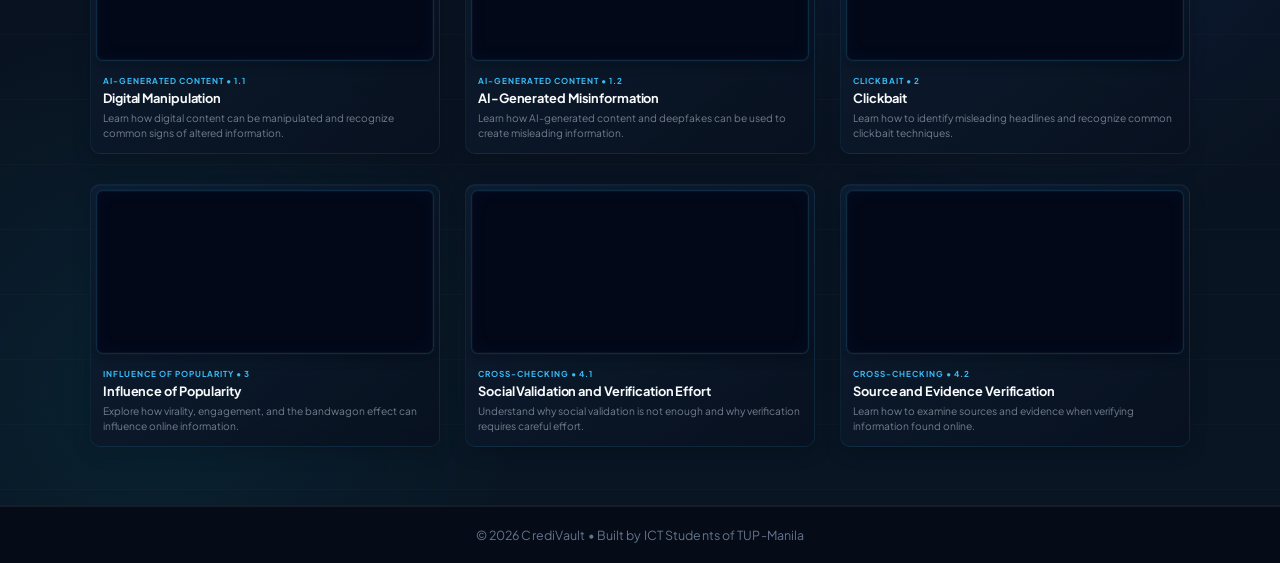
==== commit f3e37da7: "act-refine" ====
--- a/index.html
+++ b/index.html
@@ -1402,8 +1402,9 @@
                 <i class="fa-solid fa-circle-info"></i>
 
                 <span>
-                    CrediBot provides educational guidance.
-                    Always verify important information using reliable sources.
+                    CrediBot is an educational assistant. It does not determine whether information
+                    is true or false and may provide incomplete or inaccurate responses. <br>
+                    Always verify important claims using reliable and authoritative sources
                 </span>
 
             </div>
--- a/style.css
+++ b/style.css
@@ -5700,7 +5700,7 @@
 
     padding: 3px 18px 9px;
 
-    font-size: .70rem;
+    font-size: .73rem;
 
     line-height: 1.4;
 
@@ -5718,12 +5718,16 @@
 
     flex-shrink: 0;
 
-    color: #5eead4;
-
-    opacity: .65;
-
-    font-size: .53rem;
-
+    /* LIGHTER / BRIGHTER COLOR */
+    color: #99f6e4;
+
+    /* SLIGHTLY LARGER */
+    font-size: .75rem;
+
+    /* MOVE ICON UP */
+    transform: translateY(-8px);
+
+    opacity: .9;
 }
 
 
@@ -7522,9 +7526,10 @@
         margin: 0 auto;
         text-align: center;
     }
-
-    .hero-container .hero-visual {
+    
+    .cv-hero-visual {
     display: none !important;
+
     }
 
 
@@ -7589,11 +7594,11 @@
 .hero-buttons .btn,
 .hero-buttons .primary-btn,
 .hero-buttons .secondary-btn {
-    width: 100%;
+    width: 90%;
     min-width: 0;
     justify-content: center;
     padding: 10px 16px;
-    font-size: .54rem;
+    font-size: .44rem;
     border-radius: 10px;
 }
 
@@ -7639,6 +7644,8 @@
 
 
 
+
+
     /* ======================================================
        SCROLL INDICATOR
     ====================================================== */
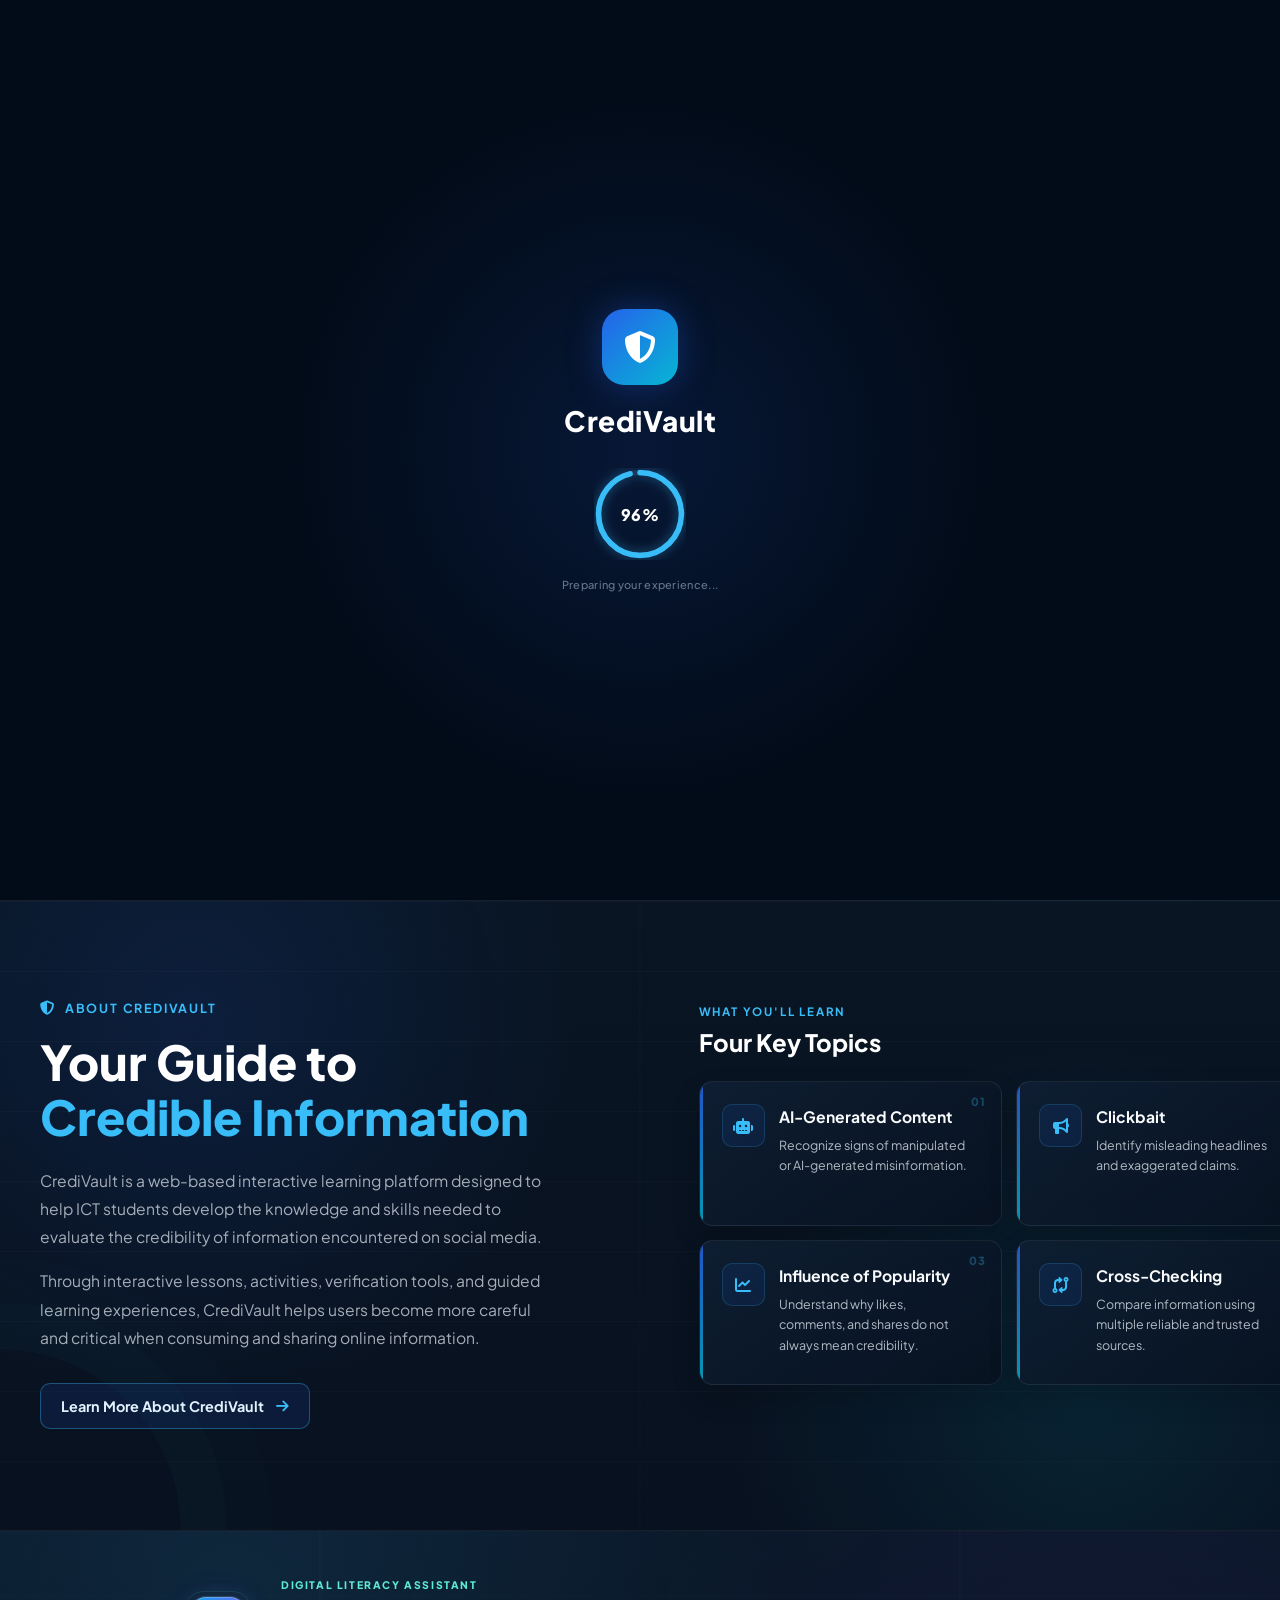
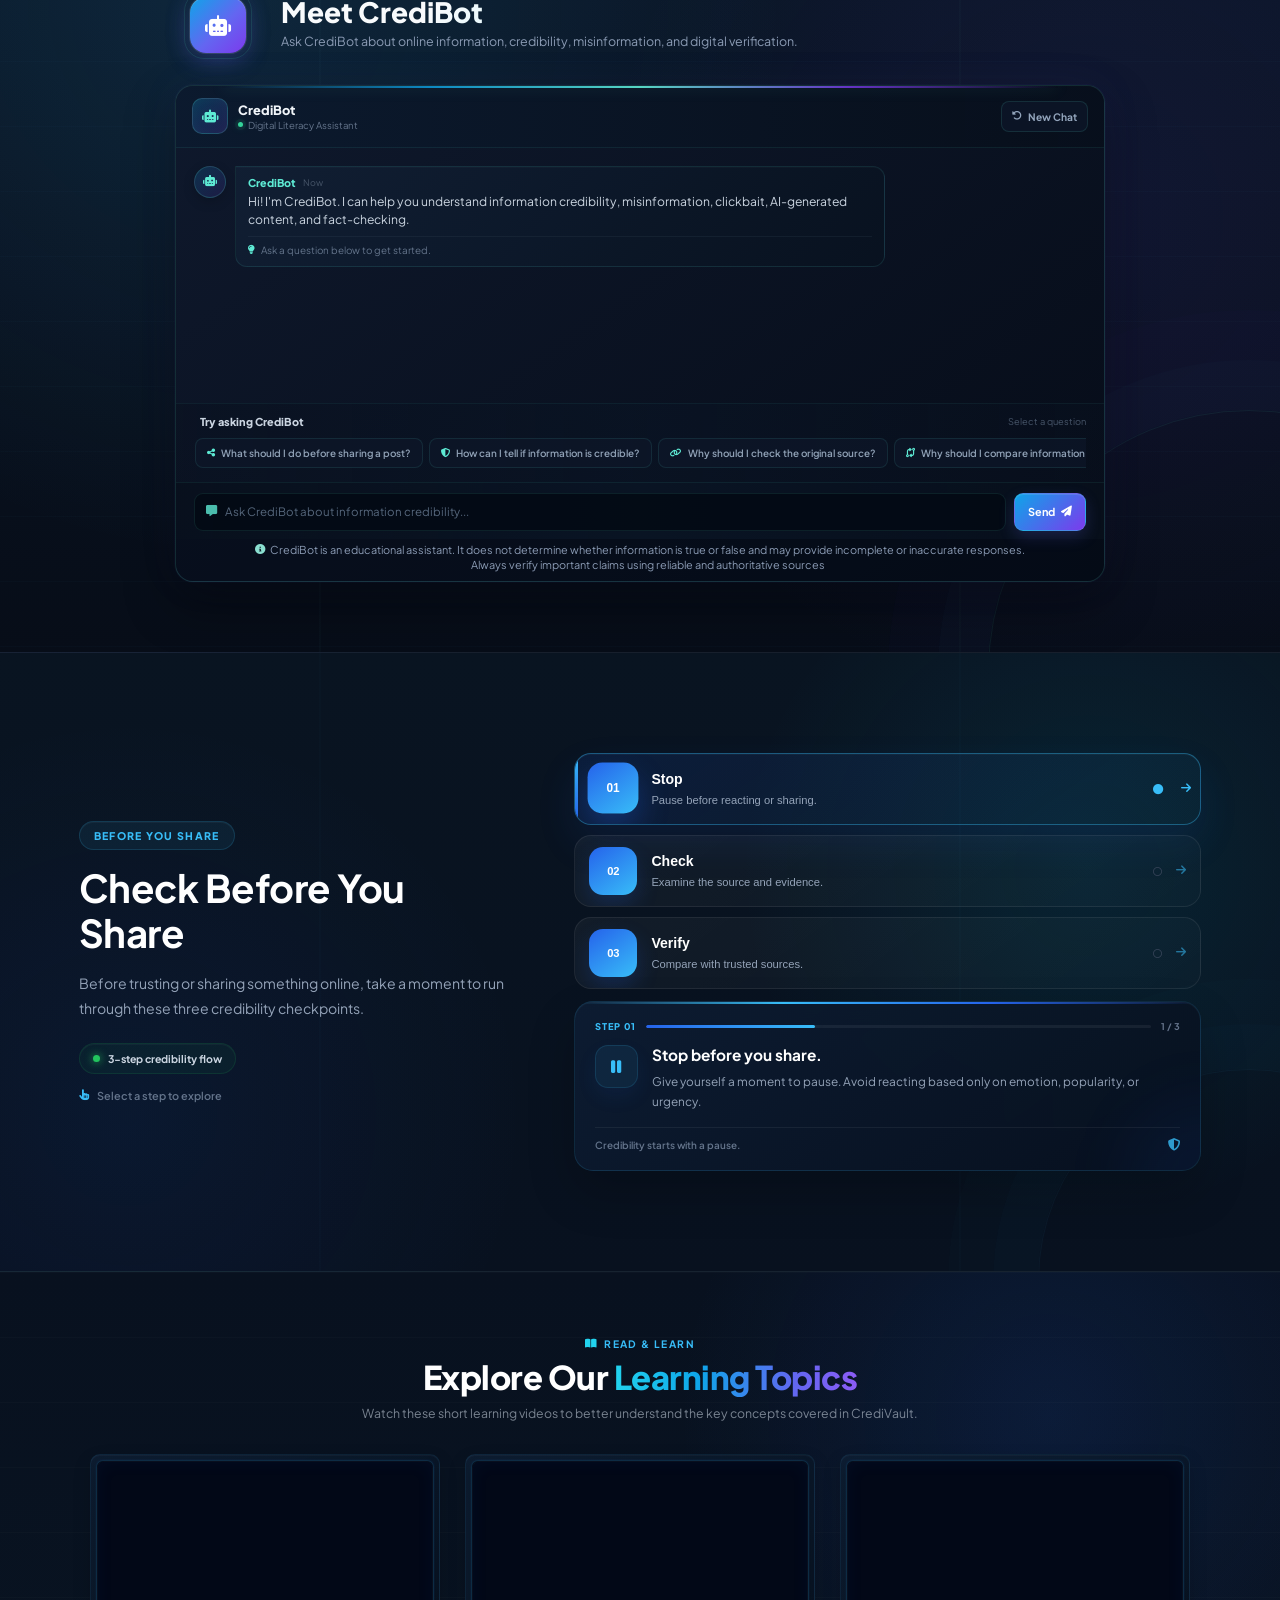
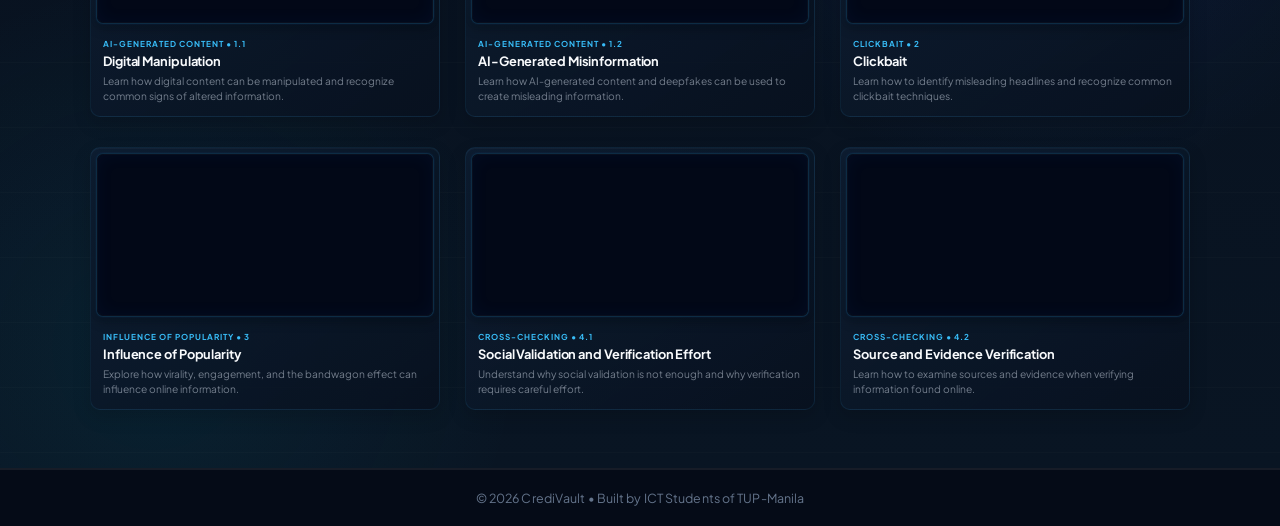
==== commit 52cc8210: "res-mob3" ====
--- a/index.html
+++ b/index.html
@@ -224,7 +224,7 @@
 
                 <div class="hero-buttons">
 
-                    <a href="#repository" class="btn btn-primary">
+                    <a href="#about-credivault" class="btn btn-primary">
 
                         <i class="fa-solid fa-compass"></i>
 
--- a/style.css
+++ b/style.css
@@ -1358,6 +1358,14 @@
 
     color: #ffffff;
 
+}
+
+html {
+    scroll-behavior: smooth;
+}
+
+#about-credivault {
+    scroll-margin-top: 100px;
 }
 
 
@@ -5314,14 +5322,14 @@
 
 /* ==========================================================
    QUESTION LIST
-   WRAPS CARDS INSTEAD OF CUTTING THEM
+   COMPACT HORIZONTAL ROW
 ========================================================== */
 
 .question-list {
 
     display: flex;
 
-    flex-wrap: wrap;
+    flex-wrap: nowrap;
 
     align-items: center;
 
@@ -5329,9 +5337,9 @@
 
     width: 100%;
 
-    max-height: none;
-
-    overflow: visible;
+    max-height: 38px;
+
+    overflow: hidden;
 
     padding: 2px 1px 2px;
 
@@ -5340,9 +5348,10 @@
 }
 
 
+
 /* ==========================================================
    QUESTION BUTTON
-   LONG QUESTIONS USE ELLIPSIS
+   COMPACT WITH ELLIPSIS
 ========================================================== */
 
 .credibot-question {
@@ -5355,15 +5364,17 @@
 
     gap: 6px;
 
-    flex: 0 1 auto;
+    flex: 0 0 auto;
 
     width: auto;
 
     min-width: 0;
 
-    max-width: 100%;
+    max-width: 250px;
 
     min-height: 30px;
+
+    height: 30px;
 
     padding: 6px 11px;
 
@@ -5391,6 +5402,8 @@
     white-space: nowrap;
 
     overflow: hidden;
+
+    text-overflow: ellipsis;
 
     transition:
         transform .2s ease,
@@ -5402,6 +5415,7 @@
 }
 
 
+
 /* ==========================================================
    QUESTION ICON
 ========================================================== */
@@ -5415,6 +5429,7 @@
     font-size: .58rem;
 
 }
+
 
 
 /* ==========================================================
@@ -5700,7 +5715,7 @@
 
     padding: 3px 18px 9px;
 
-    font-size: .73rem;
+    font-size: .68rem;
 
     line-height: 1.4;
 
@@ -5722,10 +5737,10 @@
     color: #99f6e4;
 
     /* SLIGHTLY LARGER */
-    font-size: .75rem;
+    font-size: .65rem;
 
     /* MOVE ICON UP */
-    transform: translateY(-8px);
+    transform: translateY(-7px);
 
     opacity: .9;
 }
@@ -6714,6 +6729,7 @@
 
     .nav-container {
         position: relative;
+        width: 100%;
         padding: 12px 18px;
     }
 
@@ -6733,27 +6749,20 @@
 
     .nav-links {
         position: absolute;
-
         top: 100%;
         left: 0;
-
         width: 100%;
 
-        background: #08111f;
-
+        display: none;
         flex-direction: column;
         align-items: flex-start;
 
         padding: 12px;
-
-        gap: 8px;
-
-        display: none;
-
-        border-top:
-            1px solid rgba(255, 255, 255, 0.08);
-
+        gap: 7px;
         margin: 0;
+
+        background: #08111f;
+        border-top: 1px solid rgba(255, 255, 255, .08);
 
         z-index: 999;
     }
@@ -6764,440 +6773,621 @@
 
     .nav-item {
         width: 100%;
-
-        font-size: 0.85rem;
-
-        padding: 8px 10px;
-    }
+        padding: 9px 11px;
+        font-size: .82rem;
+    }
+
+
+/* ======================================================
+   HOME HERO
+====================================================== */
+
+.hero-section {
+    width: 100%;
+    min-height: auto;
+
+    /* MORE VERTICAL SPACE BEFORE ABOUT CREDIVAULT */
+    padding: 100px 22px 90px;
+
+    overflow: hidden;
+}
+
+.hero-container {
+    width: 100%;
+    max-width: 100%;
+
+    display: flex;
+    flex-direction: column;
+    align-items: center;
+
+    gap: 0;
+    text-align: center;
+}
+
+.hero-content {
+    width: 100%;
+    max-width: 760px;
+    min-width: 0;
+
+    margin: 0 auto;
+    text-align: center;
+}
+
+
+/* ======================================================
+   HIDE HERO VISUAL ON TABLET
+====================================================== */
+
+.cv-hero-visual {
+    display: none !important;
+}
+
+
+/* ======================================================
+   HERO BADGE
+====================================================== */
+
+.hero-badge {
+    max-width: 100%;
+
+    padding: 8px 13px;
+    margin-bottom: 16px;
+
+    font-size: .68rem;
+    gap: 8px;
+
+    justify-content: center;
+}
+
+
+/* ======================================================
+   HERO TITLE
+====================================================== */
+
+.hero-content h1 {
+    width: 100%;
+    max-width: 720px;
+
+    margin: 0 auto 16px;
+
+    font-size: 2.45rem;
+    line-height: 1.08;
+    letter-spacing: -.8px;
+
+    overflow-wrap: anywhere;
+}
+
+
+/* ======================================================
+   HERO PARAGRAPH
+====================================================== */
+
+.hero-content p {
+    width: 100%;
+    max-width: 650px;
+
+    margin: 0 auto;
+
+    font-size: .82rem;
+    line-height: 1.6;
+}
+
+
+/* ======================================================
+   HERO BUTTONS
+====================================================== */
+
+.hero-buttons {
+    width: 100%;
+    max-width: 430px;
+
+    display: flex;
+    justify-content: center;
+    align-items: center;
+
+    gap: 9px;
+    margin: 18px auto 0;
+
+    flex-wrap: wrap;
+}
+
+.hero-buttons .btn,
+.hero-buttons .primary-btn,
+.hero-buttons .secondary-btn {
+    padding: 10px 15px;
+    font-size: .72rem;
+    border-radius: 10px;
+}
+
+
+/* ======================================================
+   HERO STATS
+====================================================== */
+
+.hero-stats {
+    width: 100%;
+    max-width: 400px;
+
+    display: grid;
+    grid-template-columns: repeat(3, minmax(0, 1fr));
+
+    gap: 7px;
+    margin: 20px auto 0;
+}
+
+.stat-box {
+    width: 100%;
+    min-width: 0;
+
+    padding: 10px 6px;
+    border-radius: 11px;
+
+    text-align: center;
+}
+
+.stat-box h2 {
+    font-size: 1.05rem;
+    line-height: 1.1;
+    margin-bottom: 3px;
+}
+
+.stat-box h3,
+.stat-box strong {
+    font-size: .84rem;
+    margin-bottom: 3px;
+}
+
+.stat-box span,
+.stat-box p {
+    font-size: .59rem;
+    line-height: 1.3;
+}
 
 
     /* ======================================================
-       HERO
+       LEARNING TOPICS
     ====================================================== */
 
-    .hero-section {
+    .features-section {
         width: 100%;
-
-        padding:
-            18px 20px
-            32px;
-
-        overflow: hidden;
-    }
-
-    .hero-container {
-        width: 100%;
-
-        grid-template-columns: 1fr;
-
-        gap: 22px;
-
-        text-align: center;
-    }
-
-
-    /* ======================================================
-       HERO CONTENT — MOVE UP
-    ====================================================== */
-
-    .hero-content {
-        width: 100%;
-
-        max-width: 720px;
-
-        margin:
-            -28px auto 0;
-    }
-
-    .hero-content > p {
-        margin-left: auto;
-        margin-right: auto;
-    }
-
-
-    /* ======================================================
-       HERO TITLE
-    ====================================================== */
-
-    .hero-content h1 {
-        font-size: 2.25rem;
-
-        line-height: 1.08;
-
-        margin-bottom: 11px;
-
-        letter-spacing: -0.8px;
-    }
-
-    .hero-content p {
-        max-width: 620px;
-
-        margin-left: auto;
-        margin-right: auto;
-
-        font-size: 0.82rem;
-
-        line-height: 1.5;
-    }
-
-
-    /* ======================================================
-       HERO BUTTONS
-    ====================================================== */
-
-    .hero-buttons {
-        justify-content: center;
-
-        gap: 10px;
-
-        margin-top: 14px;
-
-        flex-wrap: wrap;
-    }
-
-    .hero-buttons a,
-    .hero-buttons button {
-        padding: 9px 15px;
-
-        font-size: 0.76rem;
-    }
-
-
-    /* ======================================================
-       HERO STATS
-       KEEP ORIGINAL DESKTOP CARD SHAPE
-    ====================================================== */
-
-    .hero-stats {
-        justify-content: center;
-
-        gap: 14px;
-
-        margin-top: 17px;
-
-        flex-wrap: nowrap;
-    }
-
-    /*
-       IMPORTANT:
-       No border, border-radius, width,
-       or shape override here.
-
-       Digital / Interactive / Verified
-       keep their original desktop design.
-    */
-
-
-    /* ======================================================
-       HERO VISUAL AREA
-    ====================================================== */
-
-    .hero-visual {
-        position: relative;
-
-        width: 100%;
-
-        max-width: 520px;
-
-        min-height: 315px;
-
-        margin:
-            8px auto 0;
-
-        transform: scale(.78);
-
-        transform-origin:
-            center top;
-
-        overflow: visible;
-    }
-
-
-    /* ======================================================
-       VAULT / ORBIT CORE
-       SLIGHTLY SMALLER
-    ====================================================== */
-
-    .vault-core {
-        width: 285px;
-
-        height: 285px;
-
-        margin: 0 auto;
-    }
-
-
-    /* ======================================================
-       RINGS
-    ====================================================== */
-
-    .ring-1 {
-        width: 285px;
-        height: 290px;
-    }
-
-    .ring-2 {
-        width: 225px;
-        height: 225px;
-    }
-
-    .ring-3 {
-        width: 170px;
-        height: 170px;
-    }
-
-
-    /* ======================================================
-       CENTER CREDIVAULT CARD
-    ====================================================== */
-
-    .core-card {
-        width: 180px;
-
-        height: 180px;
-
-        border-radius: 26px;
-    }
-
-    .core-card h2 {
-        font-size: 1.35rem;
-    }
-
-    .core-card p {
-        font-size: 0.72rem;
-    }
-
-
-    /* ======================================================
-       FLOATING TOPIC CARDS
-       COMPACT AROUND THE ORBIT
-    ====================================================== */
-
-    .floating-card {
-        min-width: 105px;
-
-        max-width: 135px;
-
-        padding:
-            7px 10px;
-
-        gap: 6px;
-
-        border-radius: 11px;
-
-        font-size: 0.62rem;
-
-        white-space: nowrap;
-    }
-
-
-    /* ======================================================
-       TOP TOPIC
-    ====================================================== */
-
-    .card-top {
-        top: -6px;
-
-        left: 50%;
-    }
-
-
-    /* ======================================================
-       LEFT TOPIC
-    ====================================================== */
-
-    .card-left {
-        left: 8px;
-
-        top: 50%;
-    }
-
-
-    /* ======================================================
-       RIGHT TOPIC
-    ====================================================== */
-
-    .card-right {
-        right: 8px;
-
-        top: 50%;
-    }
-
-
-    /* ======================================================
-       BOTTOM TOPIC
-    ====================================================== */
-
-    .card-bottom {
-        bottom: -5px;
-
-        left: 50%;
-    }
-
-
-    /* ======================================================
-       HOME — LEARNING TOPICS
-    ====================================================== */
-
-    .features-section {
-        padding: 60px 22px 75px;
+        padding: 55px 22px 65px;
     }
 
     .features-section .section-header {
         width: 94%;
-
-        margin-bottom: 40px;
+        max-width: 800px;
+
+        margin: 0 auto 32px;
+        text-align: center;
+    }
+
+    .features-section .mini-title {
+        font-size: .62rem;
+        padding: 6px 11px;
+        margin-bottom: 12px;
     }
 
     .features-section .section-header h2 {
-        font-size: 2rem;
+        font-size: 1.9rem;
+        line-height: 1.2;
     }
 
     .features-section .section-header p {
+        font-size: .78rem;
+        line-height: 1.6;
+    }
+
+
+    /* ======================================================
+       EMBEDDED / TOPIC GRID
+       FORCE 2 PER ROW
+    ====================================================== */
+
+    .topic-grid {
+        width: 94% !important;
+        max-width: 900px;
+
+        margin: 0 auto;
+
+        display: grid !important;
+        grid-template-columns: repeat(2, minmax(0, 1fr)) !important;
+
+        gap: 14px;
+    }
+
+    .topic-card {
+        width: 100% !important;
+        min-width: 0 !important;
+
+        height: auto;
+        min-height: 0;
+
+        border-radius: 14px;
+        overflow: hidden;
+    }
+
+    .topic-visual {
+        width: 100%;
+        height: 145px;
+    }
+
+    .topic-content {
+        padding: 13px 14px 15px;
+    }
+
+    .topic-content h3 {
         font-size: .84rem;
+        line-height: 1.3;
+        margin-bottom: 6px;
+    }
+
+    .topic-content p {
+        font-size: .66rem;
+        line-height: 1.5;
     }
 
 
     /* ======================================================
-       TOPIC GRID — TABLET
-       IMPORTANT: KEEP INSIDE MEDIA QUERY
+       ABOUT CREDIVAULT
+       LEFT PANEL FIRST
     ====================================================== */
 
-    .topic-grid {
+    .about-credivault-section {
+        width: 100%;
+        min-height: auto;
+
+        padding: 60px 22px 65px;
+        overflow: hidden;
+    }
+
+    .about-credivault-container {
         width: 94%;
-
-        grid-template-columns:
-            repeat(2, minmax(0, 1fr));
-
-        gap: 13px;
-    }
-
-    .topic-card {
+        max-width: 900px;
+
+        margin: 0 auto;
+
+        display: grid;
+        grid-template-columns: 1fr;
+
+        gap: 38px;
+
+        align-items: start;
+    }
+
+    .about-credivault-content {
         width: 100%;
-
-        height: 315px;
-
+        max-width: 700px;
+
+        margin: 0 auto;
+        text-align: center;
+    }
+
+    .about-eyebrow {
+        margin-bottom: 13px;
+        font-size: .65rem;
+    }
+
+    .about-credivault-content h2 {
+        margin-bottom: 15px;
+
+        font-size: 1.9rem;
+        line-height: 1.15;
+    }
+
+    .about-credivault-content > p {
+        margin-bottom: 13px;
+
+        font-size: .76rem;
+        line-height: 1.65;
+    }
+
+    .about-learn-more-btn {
+        margin-top: 10px;
+
+        padding: 10px 15px;
+
+        font-size: .74rem;
+        border-radius: 9px;
+    }
+
+
+    /* ======================================================
+       ABOUT — TOPICS PANEL
+    ====================================================== */
+
+    .about-credivault-topics {
+        position: relative;
+
+        width: 100%;
+        max-width: 850px;
+
+        left: 0 !important;
+        top: 0 !important;
+
+        margin: 0 auto;
+    }
+
+    .about-topics-header {
+        margin-bottom: 18px;
+        text-align: center;
+    }
+
+    .about-topics-label {
+        font-size: .61rem;
+        letter-spacing: 1.4px;
+    }
+
+    .about-topics-header h3 {
+        margin-top: 6px;
+
+        font-size: 1.35rem;
+        line-height: 1.2;
+    }
+
+    .about-topic-list {
+        width: 100%;
+
+        display: grid;
+        grid-template-columns: repeat(2, minmax(0, 1fr));
+
+        gap: 12px;
+    }
+
+    .about-topic-card {
+        width: 100%;
+        min-width: 0;
         min-height: 0;
-    }
-
-    .topic-visual {
-        height: 155px;
-    }
-
-    .topic-content {
-        padding:
-            14px 15px 16px;
-    }
-
-    .topic-content h3 {
-        font-size: .88rem;
-
+
+        padding: 15px;
+        gap: 11px;
+
+        border-radius: 11px;
+    }
+
+    .about-topic-number {
+        top: 9px;
+        right: 11px;
+        font-size: .59rem;
+    }
+
+    .about-topic-icon {
+        width: 36px;
+        height: 36px;
+
+        border-radius: 9px;
+        font-size: .84rem;
+    }
+
+    .about-topic-content {
+        min-width: 0;
+        padding-right: 10px;
+    }
+
+    .about-topic-content h4 {
+        margin: 1px 0 5px;
+
+        font-size: .8rem;
         line-height: 1.3;
-
-        margin-bottom: 6px;
-    }
-
-    .topic-content p {
-        font-size: .68rem;
-
+    }
+
+    .about-topic-content p {
+        font-size: .65rem;
         line-height: 1.5;
     }
 
-}
-
+
+/* ======================================================
+   READ & LEARN
+   2 VIDEOS PER ROW
+====================================================== */
+
+.read-learn-videos-section {
+    width: 100%;
+    padding: 50px 22px 60px;
+}
+
+.read-learn-videos-container {
+    width: 94%;
+    max-width: 900px;
+    margin: 0 auto;
+}
+
+.read-learn-videos-header {
+    width: 100%;
+    max-width: 750px;
+    margin: 0 auto 27px;
+    text-align: center;
+}
+
+.read-learn-eyebrow {
+    margin-bottom: 7px;
+    font-size: .6rem;
+    letter-spacing: 1.2px;
+}
+
+.read-learn-videos-header h2 {
+    font-size: 1.65rem;
+    line-height: 1.2;
+}
+
+.read-learn-videos-header p {
+    font-size: .72rem;
+    line-height: 1.6;
+}
+
+.read-learn-video-grid {
+    width: 100%;
+
+    display: grid !important;
+
+    grid-template-columns:
+        repeat(2, minmax(0, 1fr)) !important;
+
+    column-gap: 14px;
+    row-gap: 16px;
+}
+
+.read-learn-video-card {
+    width: 100%;
+    min-width: 0;
+    border-radius: 10px;
+}
+
+.read-learn-video {
+    width: calc(100% - 8px);
+
+    margin: 4px;
+
+    aspect-ratio: 35 / 17;
+
+    border-radius: 7px;
+}
+
+.read-learn-video iframe {
+    width: 100%;
+    height: 100%;
+}
+
+.read-learn-video-content {
+    padding: 9px 10px 11px;
+}
+
+.read-learn-video-number {
+    margin-bottom: 3px;
+    font-size: .46rem;
+    letter-spacing: .8px;
+}
+
+.read-learn-video-content h3 {
+    margin-bottom: 3px;
+
+    font-size: .69rem;
+    line-height: 1.25;
+}
+
+.read-learn-video-content p {
+    font-size: .55rem;
+    line-height: 1.4;
+}
 
     /* ======================================================
-       HOME — CHECK BEFORE YOU SHARE
+       CHECK BEFORE YOU SHARE
     ====================================================== */
 
     .check-section {
-
-    padding: 55px 22px;
-
-}
-
-.check-container {
-
-    width: 94%;
-
-    grid-template-columns: 1.05fr .95fr;
-
-    gap: 35px;
-
-    align-items: center;
-
-}
-
-.check-content {
-
-    max-width: 750px;
-
-    margin: 0;
-
-    text-align: left;
-
-}
-
-.check-content h2 {
-
-    font-size: 2rem;
-
-}
-
-.check-content p {
-
-    font-size: .84rem;
-
-}
-
-.check-status {
-
-    margin: 0;
-
-}
-
-.check-hint {
-
-    justify-content: flex-start;
-
-}
-
-.check-interactive {
-
-    width: 100%;
-
-    max-width: 750px;
-
-    margin: 0;
-
-}
+        width: 100%;
+        padding: 55px 22px 60px;
+    }
+
+    .check-container {
+        width: 94%;
+        max-width: 950px;
+
+        margin: 0 auto;
+
+        display: grid;
+        grid-template-columns: minmax(0, 1fr) minmax(0, 1fr);
+
+        gap: 28px;
+        align-items: center;
+    }
+
+    .check-content {
+        width: 100%;
+        max-width: 100%;
+
+        margin: 0;
+        text-align: left;
+    }
+
+    .check-content h2 {
+        font-size: 1.85rem;
+        line-height: 1.2;
+    }
+
+    .check-content p {
+        font-size: .76rem;
+        line-height: 1.65;
+    }
+
+    .check-status {
+        font-size: .6rem;
+        padding: 6px 10px;
+    }
+
+    .check-hint {
+        font-size: .62rem;
+        justify-content: flex-start;
+    }
+
+    .check-interactive {
+        width: 100%;
+        max-width: 100%;
+        margin: 0;
+    }
+
+    .check-step {
+        min-height: 64px;
+
+        padding: 9px 10px;
+        gap: 9px;
+
+        border-radius: 13px;
+    }
+
+    .step-number {
+        width: 40px;
+        height: 40px;
+
+        border-radius: 11px;
+        font-size: .62rem;
+    }
+
+    .step-content strong {
+        font-size: .76rem;
+    }
+
+    .step-content small {
+        font-size: .61rem;
+    }
+
+    .check-detail {
+        padding: 14px;
+        border-radius: 15px;
+    }
 
 
     /* ======================================================
-       TOOLS
+       TOOLS — 2 PER ROW
     ====================================================== */
 
+    .tools-section {
+        width: 100%;
+        padding: 50px 22px 60px;
+    }
+
+    .tool-filters {
+        gap: 8px;
+    }
+
     .tool-grid {
-
-        grid-template-columns: repeat(2, 1fr);
-
+        width: 94%;
+        max-width: 900px;
+
+        margin: 0 auto;
+
+        display: grid;
+        grid-template-columns: repeat(2, minmax(0, 1fr));
+
+        gap: 14px;
     }
 
     .tool-card {
-
-        min-height: 320px;
-
-    }
-
-
-    /* ======================================================
-       REMINDERS
-    ====================================================== */
-
-    .reminder-grid {
-
-        grid-template-columns: repeat(2, 1fr);
-
+        width: 100%;
+        min-width: 0;
+
+        min-height: 280px;
+        padding: 18px 15px;
     }
 
 
@@ -7205,218 +7395,315 @@
        HOW TO USE
     ====================================================== */
 
+    .how-section {
+        width: 100%;
+        padding: 25px 22px 50px;
+    }
+
+    .how-container {
+        width: 94%;
+        max-width: 950px;
+
+        margin: 0 auto;
+
+        padding: 28px 20px;
+        border-radius: 17px;
+    }
+
+    .how-heading h2 {
+        font-size: 1.4rem;
+    }
+
+    .how-heading p {
+        font-size: .74rem;
+        line-height: 1.6;
+    }
+
     .how-steps {
-
-        flex-wrap: wrap;
-
+        width: 100%;
+
+        display: flex;
+        flex-wrap: nowrap;
+
+        gap: 12px;
+    }
+
+    .how-step {
+        flex: 1 1 0;
+        min-width: 0;
+
+        min-height: 135px;
     }
 
     .step-arrow {
-
         display: none;
-
     }
 
 
     /* ======================================================
-       CREDIBOT — TABLET
+       REMINDERS — 2 PER ROW
     ====================================================== */
 
+    .reminders-section {
+        width: 100%;
+        padding: 30px 22px 50px;
+    }
+
+    .reminders-heading h2 {
+        font-size: 1.4rem;
+    }
+
+    .reminder-grid {
+        width: 94%;
+        max-width: 900px;
+
+        margin: 0 auto;
+
+        display: grid;
+        grid-template-columns: repeat(2, minmax(0, 1fr));
+
+        gap: 12px;
+    }
+
+    .reminder-card {
+        width: 100%;
+        min-width: 0;
+    }
+
+
+    /* ======================================================
+       FINAL REMINDER
+    ====================================================== */
+
+    .final-reminder {
+        width: 100%;
+        padding: 0 22px 45px;
+    }
+
+    .final-reminder-content {
+        width: 94%;
+        max-width: 950px;
+
+        margin: 0 auto;
+
+        padding: 16px 18px;
+        gap: 10px;
+    }
+
+    .final-reminder-content strong {
+        font-size: .78rem;
+    }
+
+    .final-reminder-content span {
+        font-size: .69rem;
+        line-height: 1.5;
+    }
+
+
+    /* ======================================================
+       CREDIBOT
+    ====================================================== */
+
     .credibot-section {
-
         width: 100%;
-
-        padding: 70px 22px 75px;
-
+        padding: 55px 22px 65px;
     }
 
     .credibot-container {
-
         width: 94%;
-
-        max-width: 1100px;
+        max-width: 1000px;
 
         margin: 0 auto;
-
     }
 
     .credibot-header {
-
-        gap: 18px;
-
-        margin-bottom: 24px;
-
+        gap: 15px;
+        margin-bottom: 20px;
+
+        align-items: center;
     }
 
     .credibot-icon {
-
-        width: 54px;
-
-        height: 54px;
-
-        border-radius: 15px;
-
-        font-size: 1.3rem;
-
+        width: 50px;
+        height: 50px;
+
+        flex-shrink: 0;
+
+        border-radius: 14px;
+        font-size: 1.2rem;
+    }
+
+    .credibot-label {
+        font-size: .6rem;
+        letter-spacing: 1.1px;
     }
 
     .credibot-heading h2 {
-
-        font-size: 1.85rem;
-
+        font-size: 1.7rem;
+        line-height: 1.15;
     }
 
     .credibot-heading p {
-
-        max-width: 600px;
-
-        margin-left: auto;
-
-        margin-right: auto;
-
-        font-size: .82rem;
-
+        width: 100%;
+        max-width: 620px;
+
+        margin-left: 0;
+        margin-right: 0;
+
+        font-size: .76rem;
         line-height: 1.55;
 
         white-space: normal;
-
     }
 
     .credibot-chat {
-
-        padding: 24px;
-
-        border-radius: 20px;
-
+        width: 100%;
+
+        padding: 20px;
+        border-radius: 18px;
     }
 
     .credibot-message {
-
-        gap: 11px;
-
-        margin-bottom: 21px;
-
+        gap: 10px;
+        margin-bottom: 18px;
     }
 
     .message-avatar {
-
-        width: 38px;
-
+        width: 36px;
+        height: 36px;
+        font-size: .84rem;
+    }
+
+    .message-content {
+        max-width: calc(100% - 46px);
+
+        padding: 10px 12px;
+
+        border-radius: 0 11px 11px 11px;
+    }
+
+    .message-name {
+        font-size: .66rem;
+        margin-bottom: 2px;
+    }
+
+    .message-content p {
+        font-size: .74rem;
+        line-height: 1.5;
+    }
+
+    .credibot-questions {
+        width: 100%;
+        margin-top: 13px;
+    }
+
+    .questions-heading {
+        gap: 6px;
+        margin-bottom: 7px;
+        font-size: .69rem;
+    }
+
+    .question-list {
+        width: 100%;
+        max-width: 100%;
+
+        display: flex;
+        flex-wrap: nowrap;
+        align-items: center;
+
+        gap: 8px;
+
+        overflow-x: auto;
+        overflow-y: hidden;
+
+        padding: 2px 2px 8px;
+
+        scrollbar-width: thin;
+        -webkit-overflow-scrolling: touch;
+    }
+
+    .credibot-question {
+        flex: 0 0 auto;
+
+        width: auto;
+        min-width: 0;
+        max-width: 280px;
+
+        min-height: 38px;
         height: 38px;
 
-        font-size: .9rem;
-
-    }
-
-    .message-content {
-
-        max-width: calc(100% - 50px);
-
-        padding: 11px 14px;
-
-    }
-
-    .message-content p {
-
-        font-size: .84rem;
-
-    }
-
-    .credibot-questions {
-
-        margin-top: 15px;
-
-    }
-
-    .questions-heading {
-
-        margin-bottom: 9px;
-
-        font-size: .78rem;
-
-    }
-
-    .question-list {
-
-        gap: 9px;
-
-        padding: 2px 2px 9px;
-
-        overflow-x: auto;
-
-        overflow-y: hidden;
-
-        flex-wrap: nowrap;
-
-        scrollbar-width: thin;
-
-    }
-
-    .credibot-question {
-
+        padding: 7px 12px;
+
+        border-radius: 10px;
+
+        font-size: .68rem;
+        line-height: 1;
+
+        white-space: nowrap;
+
+        overflow: hidden;
+        text-overflow: ellipsis;
+
+        display: block;
+    }
+
+    .credibot-input-area {
+        width: 100%;
+
+        display: flex;
+        align-items: center;
+
+        gap: 8px;
+        margin-top: 9px;
+    }
+
+    .credibot-input-wrapper {
+        flex: 1 1 auto;
+        min-width: 0;
+
+        height: 40px;
+        padding: 0 11px;
+
+        border-radius: 10px;
+    }
+
+    .credibot-input-wrapper > i {
+        margin-right: 6px;
+        font-size: .7rem;
+    }
+
+    .credibot-input {
+        width: 100%;
+        min-width: 0;
+        font-size: .7rem;
+    }
+
+    .credibot-input::placeholder {
+        font-size: .67rem;
+    }
+
+    .credibot-send {
         flex: 0 0 auto;
 
-        width: auto;
-
-        max-width: 300px;
-
-        min-width: 0;
-
-        min-height: 40px;
-
-        padding: 8px 13px;
-
-        font-size: .73rem;
-
-        line-height: 1.2;
-
-        white-space: nowrap;
-
-        overflow: hidden;
-
-        text-overflow: ellipsis;
-
-    }
-
-    .credibot-input-area {
-
-        gap: 9px;
-
+        height: 40px;
+        padding: 0 13px;
+
+        gap: 5px;
+
+        border-radius: 10px;
+        font-size: .69rem;
+    }
+
+    .credibot-send i {
+        font-size: .68rem;
+    }
+
+    .credibot-response {
+        width: 100%;
         margin-top: 11px;
-
-    }
-
-    .credibot-input-wrapper {
-
-        height: 42px;
-
-        padding: 0 13px;
-
-    }
-
-    .credibot-input {
-
-        font-size: .78rem;
-
-        min-width: 0;
-
-    }
-
-    .credibot-send {
-
-        height: 42px;
-
-        padding: 0 15px;
-
-        font-size: .76rem;
-
-    }
-
-    .credibot-response {
-
-        margin-top: 13px;
-
-    }
+    }
+
+}
 
 
 
@@ -7583,25 +7870,25 @@
 
     .hero-buttons {
     width: 100%;
-    max-width: 300px;
+    max-width: 250px;
     display: flex;
     flex-direction: column;
-    align-items: stretch;
-    gap: 9px;
+    align-items: center;
+    gap: 8px;
     margin: 23px auto 0;
-}
-
-.hero-buttons .btn,
-.hero-buttons .primary-btn,
-.hero-buttons .secondary-btn {
-    width: 90%;
+    }
+
+    .hero-buttons .btn,
+    .hero-buttons .primary-btn,
+    .hero-buttons .secondary-btn {
+    width: 100%;
     min-width: 0;
     justify-content: center;
     padding: 10px 16px;
     font-size: .44rem;
     border-radius: 10px;
-}
-
+    box-sizing: border-box;
+    }
 
     /* ======================================================
        HERO STATS
@@ -8055,10 +8342,10 @@
     ====================================================== */
 
     .read-learn-video-grid {
-        width: 100%;
-        grid-template-columns: repeat(2, minmax(0, 1fr));
-        column-gap: 9px;
-        row-gap: 13px;
+    width: 100%;
+    grid-template-columns: 1fr !important;
+    column-gap: 0;
+    row-gap: 13px;
     }
 
     .read-learn-video-card {
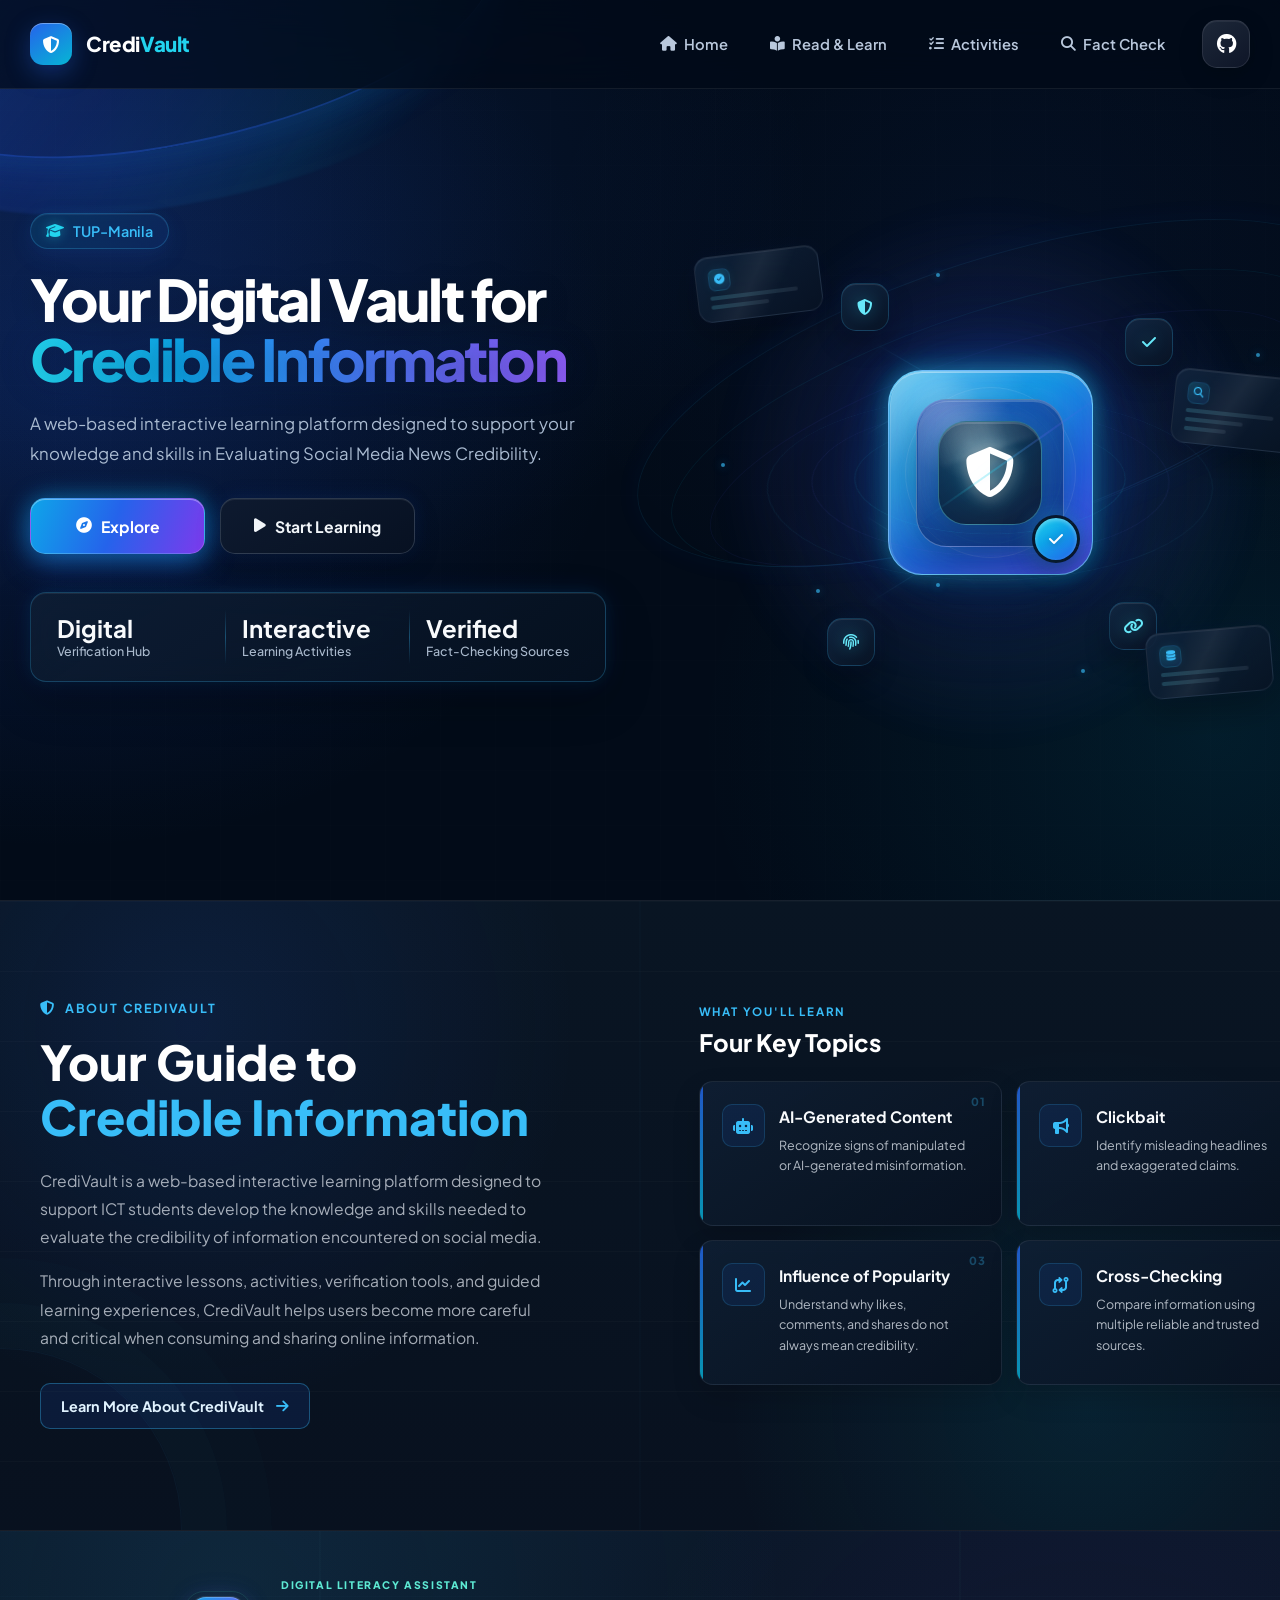
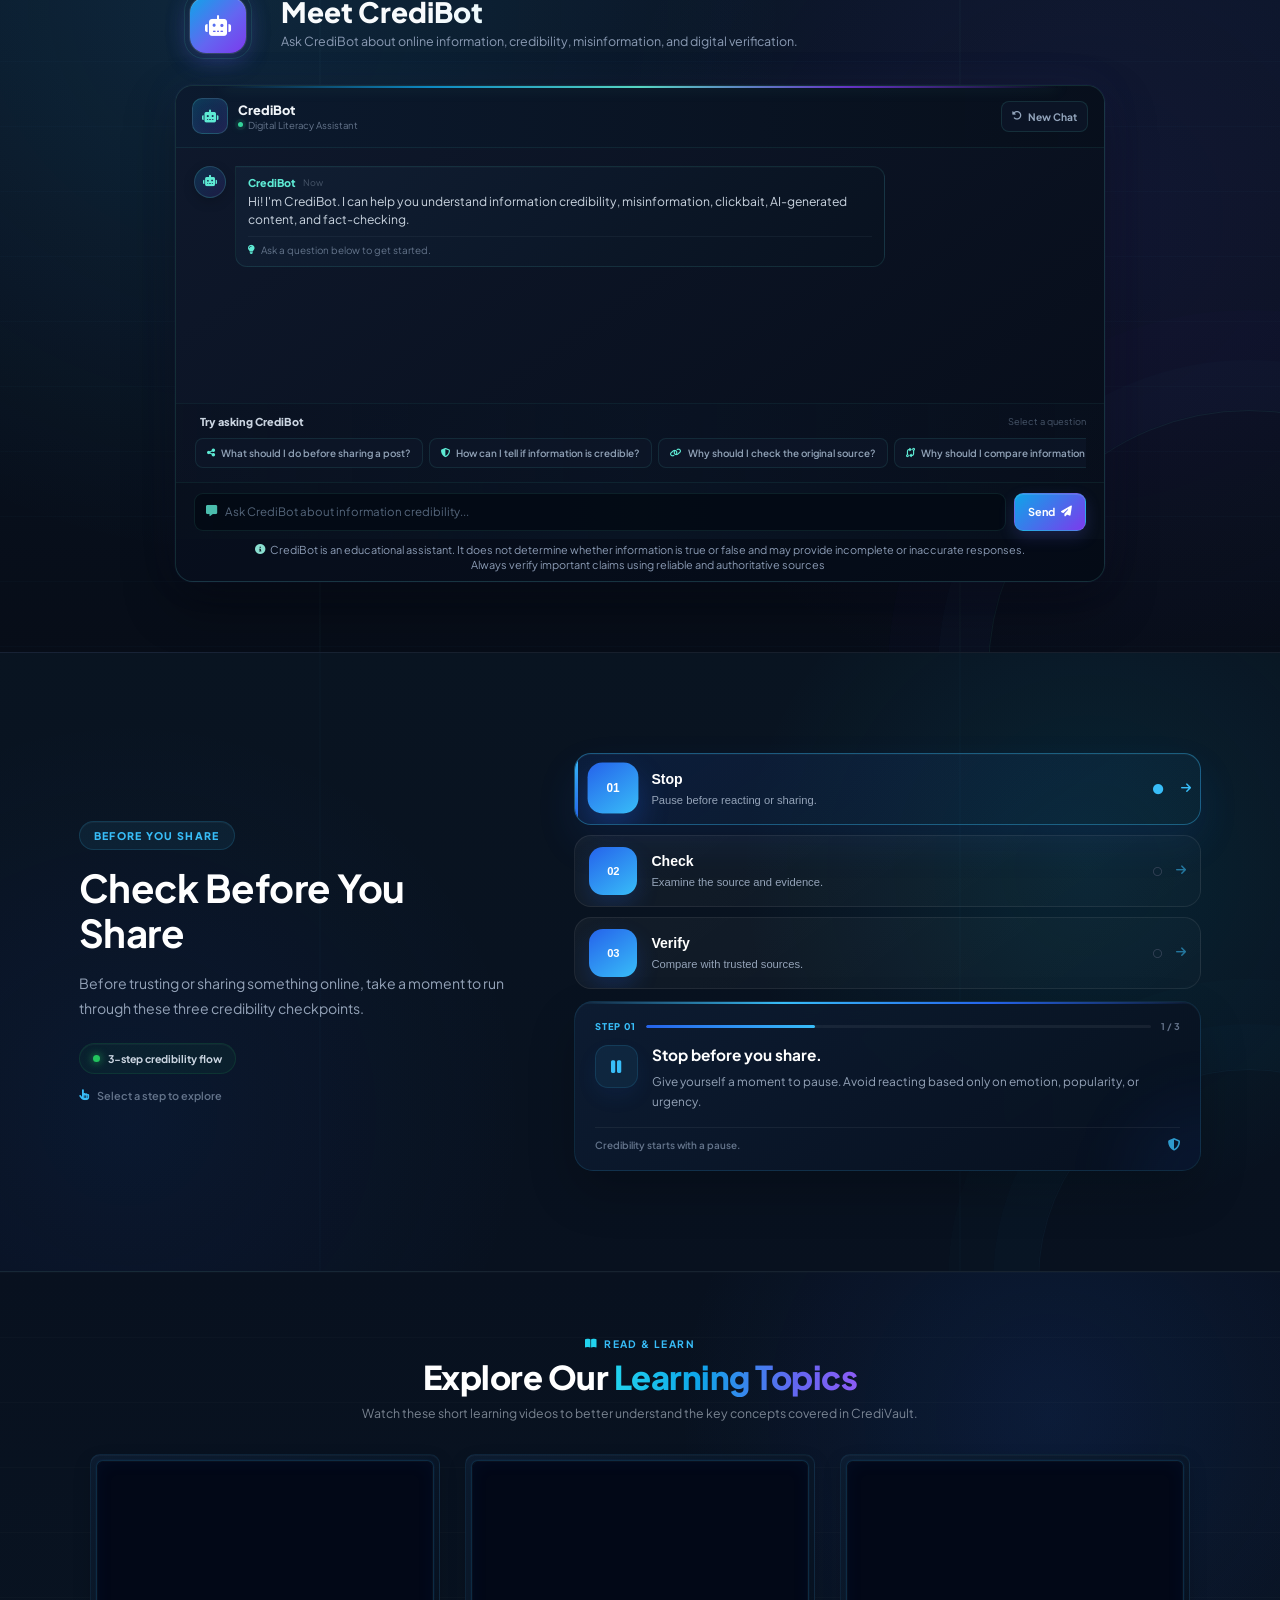
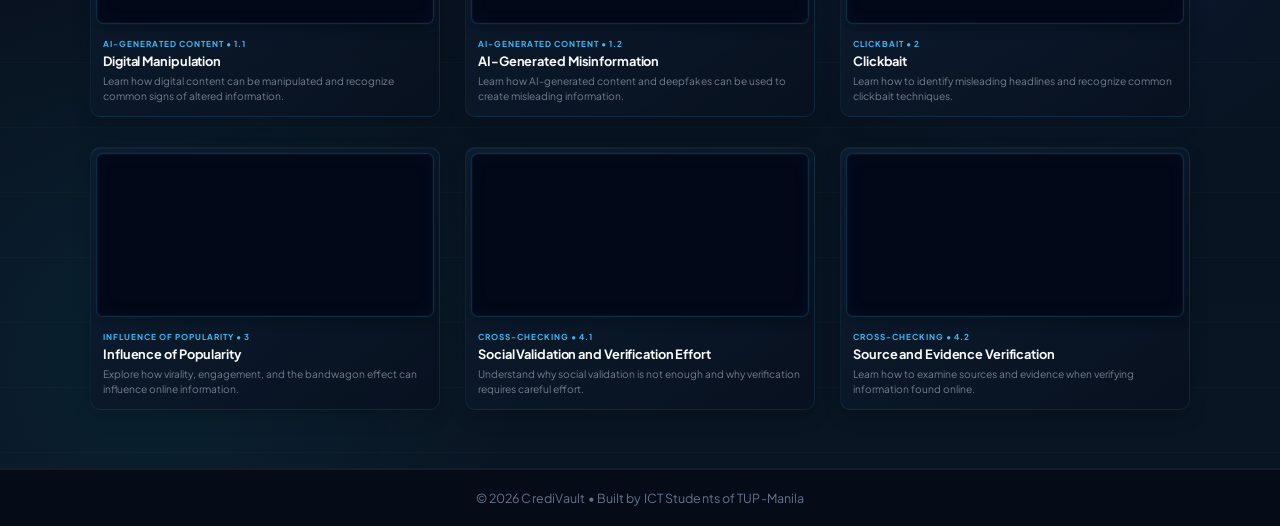
==== commit 063dfb34: "refine-hp" ====
--- a/index.html
+++ b/index.html
@@ -217,7 +217,7 @@
                 <p>
 
                     A web-based interactive learning platform designed
-                    to enhance your knowledge and skills in Evaluating
+                    to support your knowledge and skills in Evaluating
                     Social Media News Credibility.
 
                 </p>
@@ -419,7 +419,7 @@
 
             <p>
                 CrediVault is a web-based interactive learning platform
-                designed to help ICT students develop the knowledge and
+                designed to support ICT students develop the knowledge and
                 skills needed to evaluate the credibility of information
                 encountered on social media.
             </p>
@@ -633,7 +633,7 @@
         </h3>
 
         <p>
-            CrediVault is a web-based interactive learning platform designed to enhance ICT students' 
+            CrediVault is a web-based interactive learning platform designed to support ICT students' 
             ability to evaluate social media news. It provides learning materials, interactive activities,
             verification resources, and guided tools that build the skills needed to critically examine 
             information before accepting or sharing it.
--- a/style.css
+++ b/style.css
@@ -1284,11 +1284,14 @@
 
 /* ==========================================================
    SECONDARY HERO BUTTON
+   PREMIUM GLASS HOVER
 ========================================================== */
 
 .hero-buttons .secondary-btn,
 .hero-buttons a:nth-child(2) {
 
+    position: relative;
+
     display: inline-flex;
 
     align-items: center;
@@ -1307,7 +1310,6 @@
     border: 1px solid rgba(148,163,184,.25);
 
     background:
-
         linear-gradient(
             145deg,
             rgba(15,27,47,.92),
@@ -1322,6 +1324,8 @@
 
     text-decoration: none;
 
+    overflow: hidden;
+
     box-shadow:
 
         inset 0 1px 0 rgba(255,255,255,.07),
@@ -1330,33 +1334,103 @@
 
     backdrop-filter: blur(14px);
 
-    transition: all 0.35s cubic-bezier(0.34, 1.56, 0.64, 1);
-
-}
-
+    transition:
+        all .35s cubic-bezier(.34,1.56,.64,1);
+
+}
+
+
+/* ==========================================================
+   GLASS SHIMMER
+========================================================== */
+
+.hero-buttons .secondary-btn::before,
+.hero-buttons a:nth-child(2)::before {
+
+    content: "";
+
+    position: absolute;
+
+    top: -100%;
+    left: -45%;
+
+    width: 35%;
+    height: 300%;
+
+    background:
+        linear-gradient(
+            90deg,
+            transparent,
+            rgba(255,255,255,.22),
+            transparent
+        );
+
+    transform: rotate(22deg);
+
+    transition: .7s ease;
+
+    pointer-events: none;
+}
+
+
+/* ==========================================================
+   SECONDARY HOVER
+========================================================== */
 
 .hero-buttons .secondary-btn:hover,
 .hero-buttons a:nth-child(2):hover {
 
-    transform: translateY(-3px);
-
-    border-color: rgba(56,189,248,.40);
+    transform: translateY(-4px) scale(1.02);
+
+    color: #ffffff;
+
+    border-color: rgba(56,189,248,.55);
 
     background:
-
         linear-gradient(
-            145deg,
-            rgba(17,39,69,.95),
-            rgba(10,25,48,.92)
+            135deg,
+            rgba(14,165,233,.20),
+            rgba(37,99,235,.22) 45%,
+            rgba(124,58,237,.20) 100%
         );
 
     box-shadow:
 
-        0 15px 32px rgba(0,0,0,.28),
-        0 0 28px rgba(37,99,235,.18),
-        inset 0 1px 0 rgba(255,255,255,.10);
-
-    color: #ffffff;
+        0 0 18px rgba(34,211,238,.28),
+        0 0 38px rgba(37,99,235,.30),
+        0 16px 38px rgba(37,99,235,.30),
+
+        inset 0 1px 0 rgba(255,255,255,.22),
+        inset 0 -2px 10px rgba(37,99,235,.12);
+
+    backdrop-filter: blur(18px);
+
+}
+
+
+/* ==========================================================
+   SHIMMER ACTIVATES ON HOVER
+========================================================== */
+
+.hero-buttons .secondary-btn:hover::before,
+.hero-buttons a:nth-child(2):hover::before {
+
+    left: 125%;
+}
+
+
+/* ==========================================================
+   ICON GLOW
+========================================================== */
+
+.hero-buttons .secondary-btn:hover i,
+.hero-buttons a:nth-child(2):hover i {
+
+    color: #67e8f9;
+
+    filter:
+        drop-shadow(0 0 7px rgba(103,232,249,.75))
+        drop-shadow(0 0 14px rgba(37,99,235,.45));
 
 }
 
@@ -5453,6 +5527,34 @@
 
 }
 
+/* ==========================================================
+   QUESTION LIST — DESKTOP HORIZONTAL SCROLL
+   ========================================================== */
+
+    .question-list {
+        overflow-x: auto;
+        overflow-y: hidden;
+    }
+
+    /* Chrome / Edge / Safari */
+    .question-list::-webkit-scrollbar {
+        height: 5px;
+    }
+
+    .question-list::-webkit-scrollbar-track {
+        background: rgba(255,255,255,.05);
+        border-radius: 10px;
+    }
+
+    .question-list::-webkit-scrollbar-thumb {
+        background: rgba(146, 235, 221, 0.886);
+        border-radius: 10px;
+    }
+
+    .question-list::-webkit-scrollbar-thumb:hover {
+        background: rgba(94,234,212,.60);
+    }
+
 
 /* ==========================================================
    QUESTION HOVER
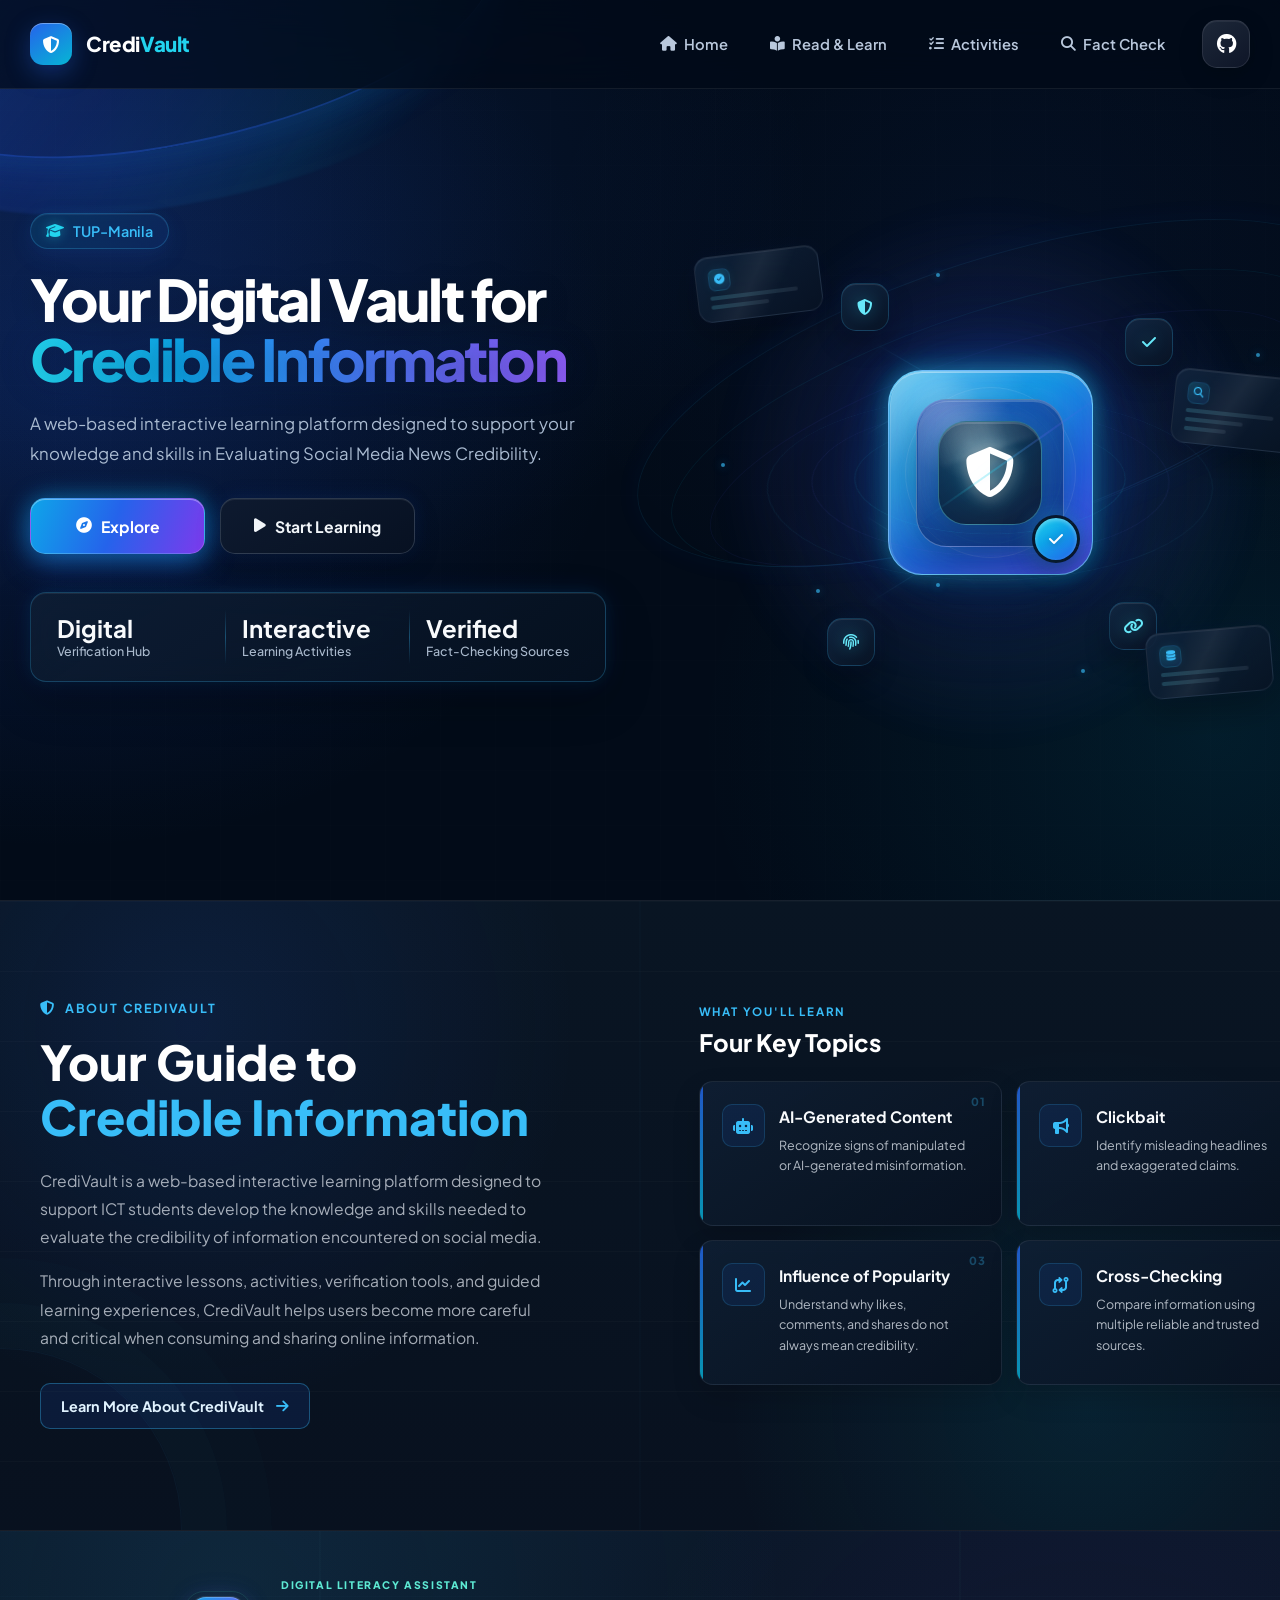
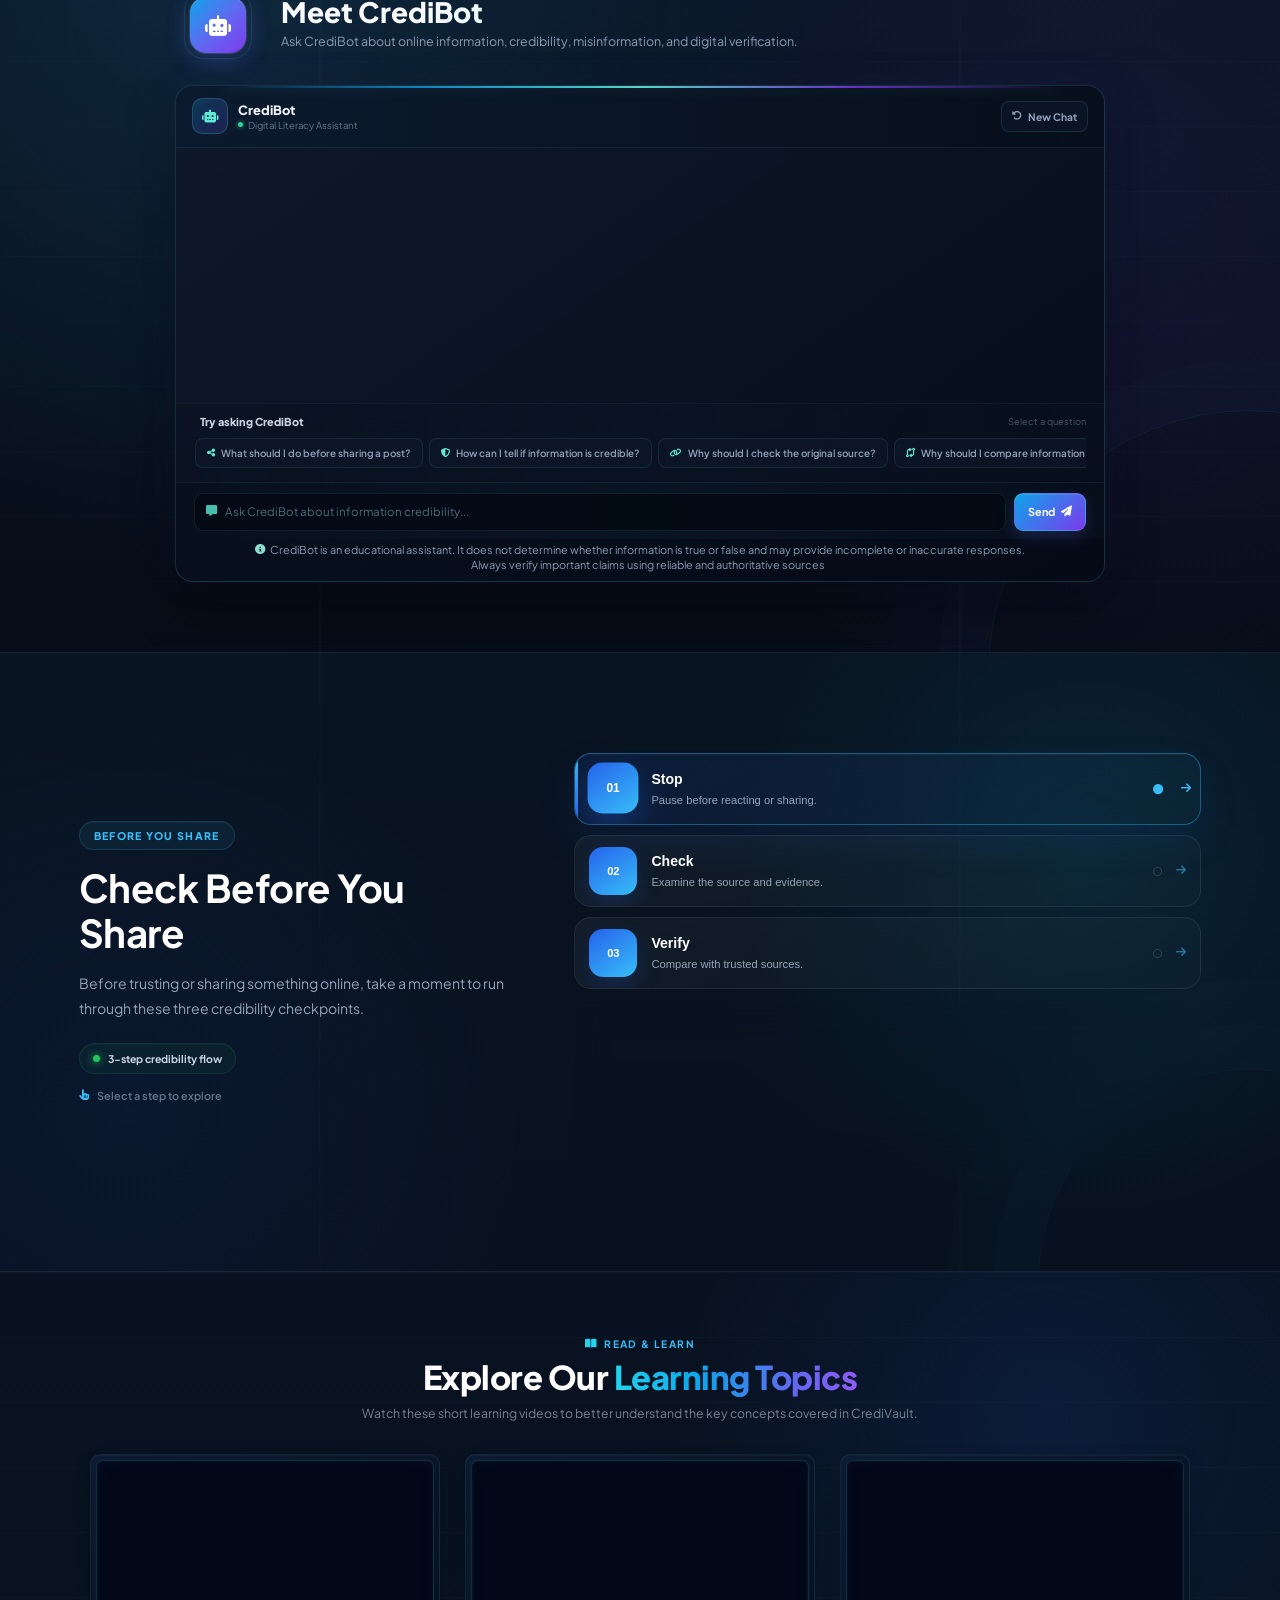
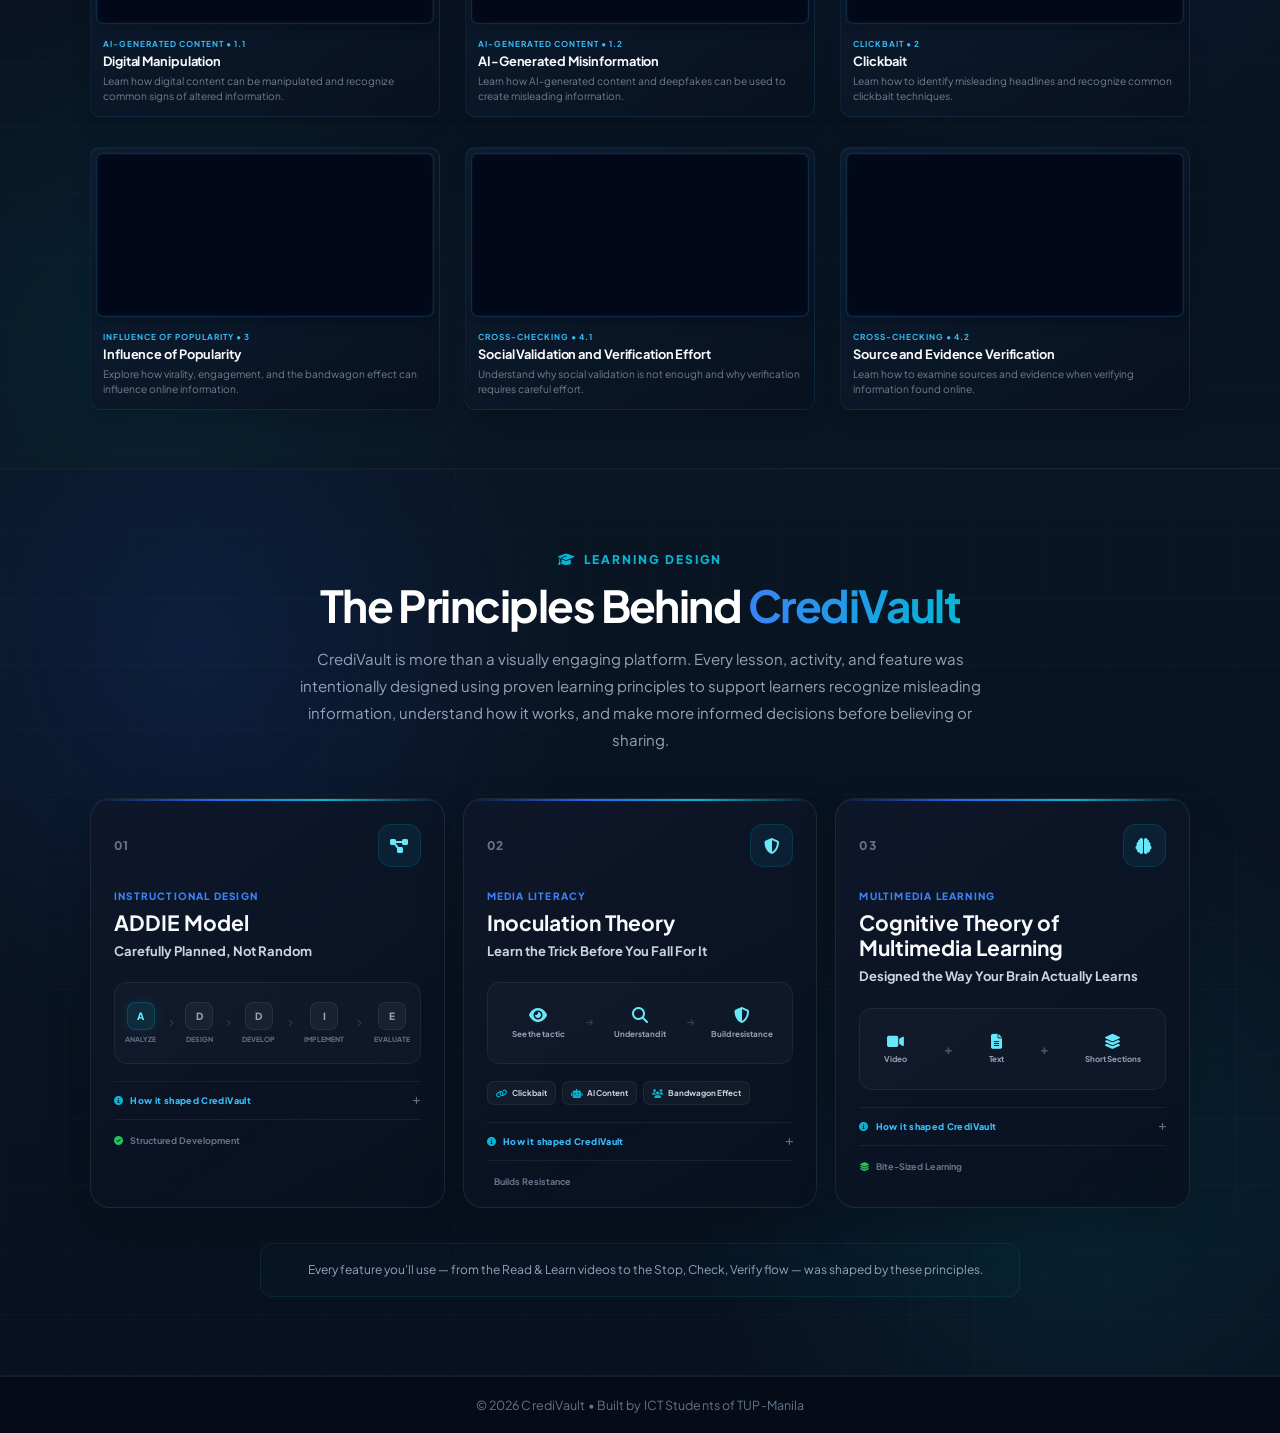
==== commit 7a6d5dbe: "panelist-revision" ====
--- a/index.html
+++ b/index.html
@@ -1974,6 +1974,392 @@
 
 </section>
 
+<!-- ==========================================================
+     LEARNING DESIGN — THEORIES USED
+========================================================== -->
+
+<section class="learning-design-section" id="learning-design">
+
+    <div class="learning-design-container">
+
+        <!-- SECTION HEADER -->
+
+        <div class="learning-design-header">
+
+            <span class="learning-design-eyebrow">
+                <i class="fa-solid fa-graduation-cap"></i>
+                LEARNING DESIGN
+            </span>
+
+            <h2>
+                The Principles Behind <span>CrediVault</span>
+            </h2>
+
+            <p>
+                CrediVault is more than a visually engaging platform.
+                Every lesson, activity, and feature was intentionally designed using proven learning 
+                principles to support learners recognize misleading information, understand how it works,
+                and make more informed decisions before believing or sharing.
+            </p>
+
+        </div>
+
+
+        <!-- ==================================================
+             THEORY CARDS
+        ================================================== -->
+
+        <div class="learning-design-grid">
+
+
+            <!-- ==================================================
+                 01 — ADDIE MODEL
+            ================================================== -->
+
+            <article class="learning-design-card">
+
+                <div class="learning-design-card-top">
+
+                    <span class="learning-design-number">
+                        01
+                    </span>
+
+                    <div class="learning-design-icon">
+                        <i class="fa-solid fa-diagram-project"></i>
+                    </div>
+
+                </div>
+
+
+                <span class="learning-design-label">
+                    INSTRUCTIONAL DESIGN
+                </span>
+
+                <h3>
+                    ADDIE Model
+                </h3>
+
+                <h4>
+                    Carefully Planned, Not Random
+                </h4>
+
+
+                <!-- ADDIE VISUAL -->
+
+                <div class="learning-design-visual addie-visual">
+
+                    <div class="addie-step active">
+                        <span>A</span>
+                        <small>Analyze</small>
+                    </div>
+
+                    <i class="fa-solid fa-chevron-right"></i>
+
+                    <div class="addie-step">
+                        <span>D</span>
+                        <small>Design</small>
+                    </div>
+
+                    <i class="fa-solid fa-chevron-right"></i>
+
+                    <div class="addie-step">
+                        <span>D</span>
+                        <small>Develop</small>
+                    </div>
+
+                    <i class="fa-solid fa-chevron-right"></i>
+
+                    <div class="addie-step">
+                        <span>I</span>
+                        <small>Implement</small>
+                    </div>
+
+                    <i class="fa-solid fa-chevron-right"></i>
+
+                    <div class="addie-step">
+                        <span>E</span>
+                        <small>Evaluate</small>
+                    </div>
+
+                </div>
+
+
+                <details class="learning-design-details">
+
+                    <summary>
+                        <span>
+                            <i class="fa-solid fa-circle-info"></i>
+                            How it shaped CrediVault
+                        </span>
+
+                        <i class="fa-solid fa-plus details-icon"></i>
+                    </summary>
+
+                    <p>
+                        Every lesson, activity, and tool in CrediVault went
+                        through a structured design process — starting with
+                        understanding what students actually struggle with,
+                        then designing, building, testing, and refining the
+                        platform based on real feedback. Nothing here is
+                        guesswork.
+                    </p>
+
+                </details>
+
+
+                <div class="learning-design-status">
+
+                    <i class="fa-solid fa-circle-check"></i>
+
+                    <span>
+                        Structured Development
+                    </span>
+
+                </div>
+
+            </article>
+
+
+
+            <!-- ==================================================
+                 02 — INOCULATION THEORY
+            ================================================== -->
+
+            <article class="learning-design-card">
+
+                <div class="learning-design-card-top">
+
+                    <span class="learning-design-number">
+                        02
+                    </span>
+
+                    <div class="learning-design-icon">
+                        <i class="fa-solid fa-shield-halved"></i>
+                    </div>
+
+                </div>
+
+
+                <span class="learning-design-label">
+                    MEDIA LITERACY
+                </span>
+
+                <h3>
+                    Inoculation Theory
+                </h3>
+
+                <h4>
+                    Learn the Trick Before You Fall For It
+                </h4>
+
+
+                <!-- INOCULATION VISUAL -->
+
+                <div class="learning-design-visual inoculation-visual">
+
+                    <div class="inoculation-node">
+                        <i class="fa-solid fa-eye"></i>
+                        <span>See the tactic</span>
+                    </div>
+
+                    <i class="fa-solid fa-arrow-right"></i>
+
+                    <div class="inoculation-node">
+                        <i class="fa-solid fa-magnifying-glass"></i>
+                        <span>Understand it</span>
+                    </div>
+
+                    <i class="fa-solid fa-arrow-right"></i>
+
+                    <div class="inoculation-node">
+                        <i class="fa-solid fa-shield-halved"></i>
+                        <span>Build resistance</span>
+                    </div>
+
+                </div>
+
+
+                <!-- TACTIC TAGS -->
+
+                <div class="learning-design-tags">
+
+                    <span>
+                        <i class="fa-solid fa-link"></i>
+                        Clickbait
+                    </span>
+
+                    <span>
+                        <i class="fa-solid fa-robot"></i>
+                        AI Content
+                    </span>
+
+                    <span>
+                        <i class="fa-solid fa-users"></i>
+                        Bandwagon Effect
+                    </span>
+
+                </div>
+
+
+                <details class="learning-design-details">
+
+                    <summary>
+                        <span>
+                            <i class="fa-solid fa-circle-info"></i>
+                            How it shaped CrediVault
+                        </span>
+
+                        <i class="fa-solid fa-plus details-icon"></i>
+                    </summary>
+
+                    <p>
+                        Just like a vaccine exposes your body to a weakened
+                        virus so it can build resistance, CrediVault exposes
+                        you to common misleading tactics — clickbait,
+                        AI-generated content, the bandwagon effect — and
+                        explains exactly why they're misleading. Once you've
+                        seen the trick explained, you're less likely to fall
+                        for it in the real world.
+                    </p>
+
+                </details>
+
+
+                <div class="learning-design-status">
+
+                    <i class="fa-solid fa-shield-check"></i>
+
+                    <span>
+                        Builds Resistance
+                    </span>
+
+                </div>
+
+            </article>
+
+
+
+            <!-- ==================================================
+                 03 — COGNITIVE THEORY OF MULTIMEDIA LEARNING
+            ================================================== -->
+
+            <article class="learning-design-card">
+
+                <div class="learning-design-card-top">
+
+                    <span class="learning-design-number">
+                        03
+                    </span>
+
+                    <div class="learning-design-icon">
+                        <i class="fa-solid fa-brain"></i>
+                    </div>
+
+                </div>
+
+
+                <span class="learning-design-label">
+                    MULTIMEDIA LEARNING
+                </span>
+
+                <h3>
+                    Cognitive Theory of Multimedia Learning
+                </h3>
+
+                <h4>
+                    Designed the Way Your Brain Actually Learns
+                </h4>
+
+
+                <!-- MULTIMEDIA VISUAL -->
+
+                <div class="learning-design-visual multimedia-visual">
+
+                    <div class="multimedia-item">
+                        <i class="fa-solid fa-video"></i>
+                        <span>Video</span>
+                    </div>
+
+                    <div class="multimedia-operator">
+                        +
+                    </div>
+
+                    <div class="multimedia-item">
+                        <i class="fa-solid fa-file-lines"></i>
+                        <span>Text</span>
+                    </div>
+
+                    <div class="multimedia-operator">
+                        +
+                    </div>
+
+                    <div class="multimedia-item">
+                        <i class="fa-solid fa-layer-group"></i>
+                        <span>Short Sections</span>
+                    </div>
+
+                </div>
+
+
+                <details class="learning-design-details">
+
+                    <summary>
+                        <span>
+                            <i class="fa-solid fa-circle-info"></i>
+                            How it shaped CrediVault
+                        </span>
+
+                        <i class="fa-solid fa-plus details-icon"></i>
+                    </summary>
+
+                    <p>
+                        Research shows people learn better from a mix of
+                        videos and text than from text alone — so every topic
+                        in CrediVault pairs short videos with clear
+                        explanations. Lessons are also broken into bite-sized
+                        sections (Introduction, Key Concerns, Challenge,
+                        How to Detect, Tools) instead of one long wall of
+                        text, so you can learn at your own pace without
+                        feeling overwhelmed.
+                    </p>
+
+                </details>
+
+
+                <div class="learning-design-status">
+
+                    <i class="fa-solid fa-layer-group"></i>
+
+                    <span>
+                        Bite-Sized Learning
+                    </span>
+
+                </div>
+
+            </article>
+
+
+        </div>
+
+
+        <!-- CLOSING LINE -->
+
+        <div class="learning-design-closing">
+
+            <i class="fa-solid fa-sparkles"></i>
+
+            <p>
+                Every feature you'll use — from the Read &amp; Learn videos
+                to the Stop, Check, Verify flow — was shaped by these
+                principles.
+            </p>
+
+        </div>
+
+    </div>
+
+</section>
+
     <!-- ========================================= -->
     <!-- FOOTER -->
     <!-- ========================================= -->
--- a/style.css
+++ b/style.css
@@ -6626,6 +6626,969 @@
     opacity:.8;
 }
 
+/* ==========================================================
+   LEARNING DESIGN — THEORIES USED
+========================================================== */
+
+.learning-design-section {
+
+    position: relative;
+    width: 100%;
+
+    padding: 78px 30px;
+
+    overflow: hidden;
+
+    background:
+        radial-gradient(
+            circle at 15% 20%,
+            rgba(37,99,235,.13),
+            transparent 30%
+        ),
+        radial-gradient(
+            circle at 85% 80%,
+            rgba(6,182,212,.10),
+            transparent 30%
+        ),
+        linear-gradient(
+            180deg,
+            #091523 0%,
+            #08111f 100%
+        );
+
+    border-top: 1px solid rgba(255,255,255,.06);
+}
+
+
+/* ==========================================================
+   BACKGROUND GRID
+========================================================== */
+
+.learning-design-section::before {
+
+    content: "";
+
+    position: absolute;
+
+    inset: 0;
+
+    background:
+        linear-gradient(
+            rgba(255,255,255,.014) 1px,
+            transparent 1px
+        ),
+        linear-gradient(
+            90deg,
+            rgba(255,255,255,.010) 1px,
+            transparent 1px
+        );
+
+    background-size: 65px 65px;
+
+    pointer-events: none;
+}
+
+
+/* ==========================================================
+   CONTAINER
+========================================================== */
+
+.learning-design-container {
+
+    position: relative;
+
+    z-index: 1;
+
+    width: 100%;
+
+    max-width: 1100px;
+
+    margin: 0 auto;
+}
+
+
+/* ==========================================================
+   HEADER
+========================================================== */
+
+.learning-design-header {
+
+    max-width: 780px;
+
+    margin: 0 auto 45px;
+
+    text-align: center;
+}
+
+
+.learning-design-eyebrow {
+
+    display: inline-flex;
+
+    align-items: center;
+
+    gap: 8px;
+
+    margin-bottom: 14px;
+
+    color: #06b6d4;
+
+    font-size: 12px;
+
+    font-weight: 800;
+
+    letter-spacing: .16em;
+}
+
+
+.learning-design-eyebrow i {
+
+    font-size: 13px;
+}
+
+
+.learning-design-header h2 {
+
+    margin: 0 0 16px;
+
+    color: #fff;
+
+    font-size: clamp(30px, 4vw, 44px);
+
+    line-height: 1.1;
+
+    letter-spacing: -.035em;
+}
+
+
+.learning-design-header h2 span {
+
+    background:
+        linear-gradient(
+            90deg,
+            #3b82f6,
+            #06b6d4
+        );
+
+    -webkit-background-clip: text;
+
+    background-clip: text;
+
+    color: transparent;
+}
+
+
+.learning-design-header p {
+
+    max-width: 720px;
+
+    margin: 0 auto;
+
+    color: #94a3b8;
+
+    font-size: 15px;
+
+    line-height: 1.8;
+}
+
+
+/* ==========================================================
+   GRID
+========================================================== */
+
+.learning-design-grid {
+
+    display: grid;
+
+    grid-template-columns:
+        repeat(3, minmax(0, 1fr));
+
+    gap: 18px;
+}
+
+
+/* ==========================================================
+   CARD
+========================================================== */
+
+.learning-design-card {
+
+    position: relative;
+
+    min-width: 0;
+
+    padding: 25px 23px 20px;
+
+    border:
+        1px solid rgba(255,255,255,.08);
+
+    border-radius: 20px;
+
+    background:
+        linear-gradient(
+            145deg,
+            rgba(15,23,42,.96),
+            rgba(8,17,31,.94)
+        );
+
+    box-shadow:
+        0 18px 45px rgba(0,0,0,.20);
+
+    overflow: hidden;
+
+    transition:
+        transform .3s ease,
+        border-color .3s ease,
+        box-shadow .3s ease;
+}
+
+
+.learning-design-card::before {
+
+    content: "";
+
+    position: absolute;
+
+    top: 0;
+    left: 0;
+
+    width: 100%;
+    height: 2px;
+
+    background:
+        linear-gradient(
+            90deg,
+            transparent,
+            #2563eb,
+            #06b6d4,
+            transparent
+        );
+}
+
+
+.learning-design-card:hover {
+
+    transform: translateY(-6px);
+
+    border-color:
+        rgba(6,182,212,.28);
+
+    box-shadow:
+        0 25px 55px rgba(0,0,0,.30),
+        0 0 30px rgba(37,99,235,.07);
+}
+
+
+/* ==========================================================
+   CARD TOP
+========================================================== */
+
+.learning-design-card-top {
+
+    display: flex;
+
+    align-items: center;
+
+    justify-content: space-between;
+
+    margin-bottom: 23px;
+}
+
+
+.learning-design-number {
+
+    color: rgba(148,163,184,.65);
+
+    font-size: 12px;
+
+    font-weight: 800;
+
+    letter-spacing: .12em;
+}
+
+
+.learning-design-icon {
+
+    display: flex;
+
+    align-items: center;
+
+    justify-content: center;
+
+    width: 43px;
+    height: 43px;
+
+    border-radius: 13px;
+
+    color: #67e8f9;
+
+    background:
+        rgba(6,182,212,.08);
+
+    border:
+        1px solid rgba(6,182,212,.16);
+
+    transition:
+        transform .3s ease,
+        background .3s ease;
+}
+
+
+.learning-design-card:hover
+.learning-design-icon {
+
+    transform:
+        translateY(-2px)
+        scale(1.08);
+
+    background:
+        rgba(6,182,212,.14);
+}
+
+
+/* ==========================================================
+   TEXT
+========================================================== */
+
+.learning-design-label {
+
+    display: block;
+
+    margin-bottom: 8px;
+
+    color: #3b82f6;
+
+    font-size: 10px;
+
+    font-weight: 800;
+
+    letter-spacing: .12em;
+}
+
+
+.learning-design-card h3 {
+
+    margin: 0 0 7px;
+
+    color: #f8fafc;
+
+    font-size: 21px;
+
+    line-height: 1.2;
+}
+
+
+.learning-design-card h4 {
+
+    margin: 0;
+
+    color: #cbd5e1;
+
+    font-size: 13px;
+
+    font-weight: 700;
+
+    line-height: 1.4;
+}
+
+
+/* ==========================================================
+   VISUAL AREA
+========================================================== */
+
+.learning-design-visual {
+
+    min-height: 82px;
+
+    display: flex;
+
+    align-items: center;
+
+    justify-content: center;
+
+    margin: 22px 0 17px;
+
+    padding: 13px 10px;
+
+    border:
+        1px solid rgba(255,255,255,.06);
+
+    border-radius: 13px;
+
+    background:
+        rgba(255,255,255,.025);
+}
+
+
+/* ==========================================================
+   ADDIE VISUAL
+========================================================== */
+
+.addie-visual {
+
+    gap: 5px;
+
+    justify-content: space-between;
+}
+
+
+.addie-step {
+
+    display: flex;
+
+    flex-direction: column;
+
+    align-items: center;
+
+    gap: 5px;
+}
+
+
+.addie-step span {
+
+    display: flex;
+
+    align-items: center;
+
+    justify-content: center;
+
+    width: 28px;
+    height: 28px;
+
+    border-radius: 8px;
+
+    color: #94a3b8;
+
+    background:
+        rgba(255,255,255,.04);
+
+    border:
+        1px solid rgba(255,255,255,.07);
+
+    font-size: 10px;
+
+    font-weight: 800;
+}
+
+
+.addie-step small {
+
+    color: #64748b;
+
+    font-size: 7px;
+
+    font-weight: 700;
+
+    text-transform: uppercase;
+}
+
+
+.addie-step.active span {
+
+    color: #67e8f9;
+
+    background:
+        rgba(6,182,212,.12);
+
+    border-color:
+        rgba(6,182,212,.22);
+
+    box-shadow:
+        0 0 15px rgba(6,182,212,.10);
+}
+
+
+.addie-visual > i {
+
+    color: #334155;
+
+    font-size: 7px;
+}
+
+
+/* ==========================================================
+   INOCULATION VISUAL
+========================================================== */
+
+.inoculation-visual {
+
+    gap: 7px;
+}
+
+
+.inoculation-node {
+
+    display: flex;
+
+    flex-direction: column;
+
+    align-items: center;
+
+    gap: 6px;
+
+    flex: 1;
+
+    color: #94a3b8;
+
+    text-align: center;
+
+    font-size: 8px;
+
+    font-weight: 700;
+}
+
+
+.inoculation-node i {
+
+    color: #67e8f9;
+
+    font-size: 16px;
+}
+
+
+.inoculation-visual > i {
+
+    color: #334155;
+
+    font-size: 8px;
+}
+
+
+/* ==========================================================
+   TAGS
+========================================================== */
+
+.learning-design-tags {
+
+    display: flex;
+
+    flex-wrap: wrap;
+
+    gap: 6px;
+
+    margin: 0 0 17px;
+}
+
+
+.learning-design-tags span {
+
+    display: inline-flex;
+
+    align-items: center;
+
+    gap: 5px;
+
+    padding: 6px 8px;
+
+    border-radius: 7px;
+
+    color: #cbd5e1;
+
+    background:
+        rgba(255,255,255,.035);
+
+    border:
+        1px solid rgba(255,255,255,.06);
+
+    font-size: 8px;
+
+    font-weight: 700;
+}
+
+
+.learning-design-tags i {
+
+    color: #06b6d4;
+
+    font-size: 9px;
+}
+
+
+/* ==========================================================
+   MULTIMEDIA VISUAL
+========================================================== */
+
+.multimedia-visual {
+
+    gap: 8px;
+
+    justify-content: space-around;
+}
+
+
+.multimedia-item {
+
+    display: flex;
+
+    flex-direction: column;
+
+    align-items: center;
+
+    gap: 5px;
+
+    color: #94a3b8;
+
+    font-size: 8px;
+
+    font-weight: 700;
+
+    text-align: center;
+}
+
+
+.multimedia-item i {
+
+    color: #67e8f9;
+
+    font-size: 15px;
+}
+
+
+.multimedia-operator {
+
+    color: #475569;
+
+    font-size: 13px;
+
+    font-weight: 800;
+}
+
+
+/* ==========================================================
+   INTERACTIVE DETAILS
+========================================================== */
+
+.learning-design-details {
+
+    margin-top: 3px;
+
+    border-top:
+        1px solid rgba(255,255,255,.06);
+
+    border-bottom:
+        1px solid rgba(255,255,255,.06);
+}
+
+
+.learning-design-details summary {
+
+    display: flex;
+
+    align-items: center;
+
+    justify-content: space-between;
+
+    gap: 10px;
+
+    padding: 13px 0;
+
+    color: #38bdf8;
+
+    cursor: pointer;
+
+    list-style: none;
+
+    font-size: 9px;
+
+    font-weight: 800;
+
+    letter-spacing: .04em;
+
+    user-select: none;
+}
+
+
+.learning-design-details summary::-webkit-details-marker {
+
+    display: none;
+}
+
+
+.learning-design-details summary span {
+
+    display: inline-flex;
+
+    align-items: center;
+
+    gap: 7px;
+}
+
+
+.learning-design-details summary i:first-child {
+
+    color: #06b6d4;
+}
+
+
+.details-icon {
+
+    color: #64748b;
+
+    font-size: 9px;
+
+    transition:
+        transform .25s ease;
+}
+
+
+.learning-design-details[open]
+.details-icon {
+
+    transform: rotate(45deg);
+
+    color: #06b6d4;
+}
+
+
+.learning-design-details p {
+
+    margin: 0 0 15px;
+
+    color: #94a3b8;
+
+    font-size: 12px;
+
+    line-height: 1.75;
+
+    animation:
+        learningDetails .25s ease;
+}
+
+
+@keyframes learningDetails {
+
+    from {
+
+        opacity: 0;
+
+        transform:
+            translateY(-4px);
+
+    }
+
+    to {
+
+        opacity: 1;
+
+        transform:
+            translateY(0);
+
+    }
+
+}
+
+
+/* ==========================================================
+   STATUS
+========================================================== */
+
+.learning-design-status {
+
+    display: flex;
+
+    align-items: center;
+
+    gap: 7px;
+
+    margin-top: 15px;
+
+    color: #64748b;
+
+    font-size: 9px;
+
+    font-weight: 700;
+}
+
+
+.learning-design-status i {
+
+    color: #22c55e;
+
+    font-size: 9px;
+}
+
+
+/* ==========================================================
+   CLOSING LINE
+========================================================== */
+
+.learning-design-closing {
+
+    display: flex;
+
+    align-items: center;
+
+    justify-content: center;
+
+    gap: 10px;
+
+    max-width: 760px;
+
+    margin: 35px auto 0;
+
+    padding: 16px 20px;
+
+    border:
+        1px solid rgba(6,182,212,.10);
+
+    border-radius: 12px;
+
+    background:
+        rgba(6,182,212,.025);
+
+    text-align: center;
+}
+
+
+.learning-design-closing i {
+
+    flex-shrink: 0;
+
+    color: #06b6d4;
+
+    font-size: 13px;
+}
+
+
+.learning-design-closing p {
+
+    margin: 0;
+
+    color: #94a3b8;
+
+    font-size: 12px;
+
+    line-height: 1.6;
+}
+
+
+/* ==========================================================
+   TABLET
+========================================================== */
+
+@media (max-width: 992px) {
+
+    .learning-design-grid {
+
+        grid-template-columns:
+            repeat(2, minmax(0, 1fr));
+
+    }
+
+    .learning-design-card:last-child {
+
+        grid-column: 1 / -1;
+
+    }
+
+}
+
+
+/* ==========================================================
+   MOBILE
+========================================================== */
+
+@media (max-width: 640px) {
+
+    .learning-design-section {
+
+        padding: 58px 18px;
+
+    }
+
+
+    .learning-design-header {
+
+        margin-bottom: 32px;
+
+    }
+
+
+    .learning-design-header h2 {
+
+        font-size: 30px;
+
+    }
+
+
+    .learning-design-header p {
+
+        font-size: 13px;
+
+        line-height: 1.7;
+
+    }
+
+
+    .learning-design-grid {
+
+        grid-template-columns: 1fr;
+
+        gap: 14px;
+
+    }
+
+
+    .learning-design-card:last-child {
+
+        grid-column: auto;
+
+    }
+
+
+    .learning-design-card {
+
+        padding: 22px 19px 19px;
+
+    }
+
+
+    .learning-design-card h3 {
+
+        font-size: 20px;
+
+    }
+
+
+    .learning-design-card p {
+
+        font-size: 12px;
+
+    }
+
+
+    .addie-visual {
+
+        gap: 3px;
+
+    }
+
+
+    .addie-step span {
+
+        width: 25px;
+
+        height: 25px;
+
+    }
+
+
+    .addie-step small {
+
+        font-size: 6px;
+
+    }
+
+
+    .learning-design-closing {
+
+        align-items: flex-start;
+
+        text-align: left;
+
+    }
+
+}
 
 /* ==========================================================
    FOOTER
@@ -7972,7 +8935,7 @@
 
     .hero-buttons {
     width: 100%;
-    max-width: 250px;
+    max-width: 200px;
     display: flex;
     flex-direction: column;
     align-items: center;
@@ -7987,7 +8950,7 @@
     min-width: 0;
     justify-content: center;
     padding: 10px 16px;
-    font-size: .44rem;
+    font-size: .40rem;
     border-radius: 10px;
     box-sizing: border-box;
     }
